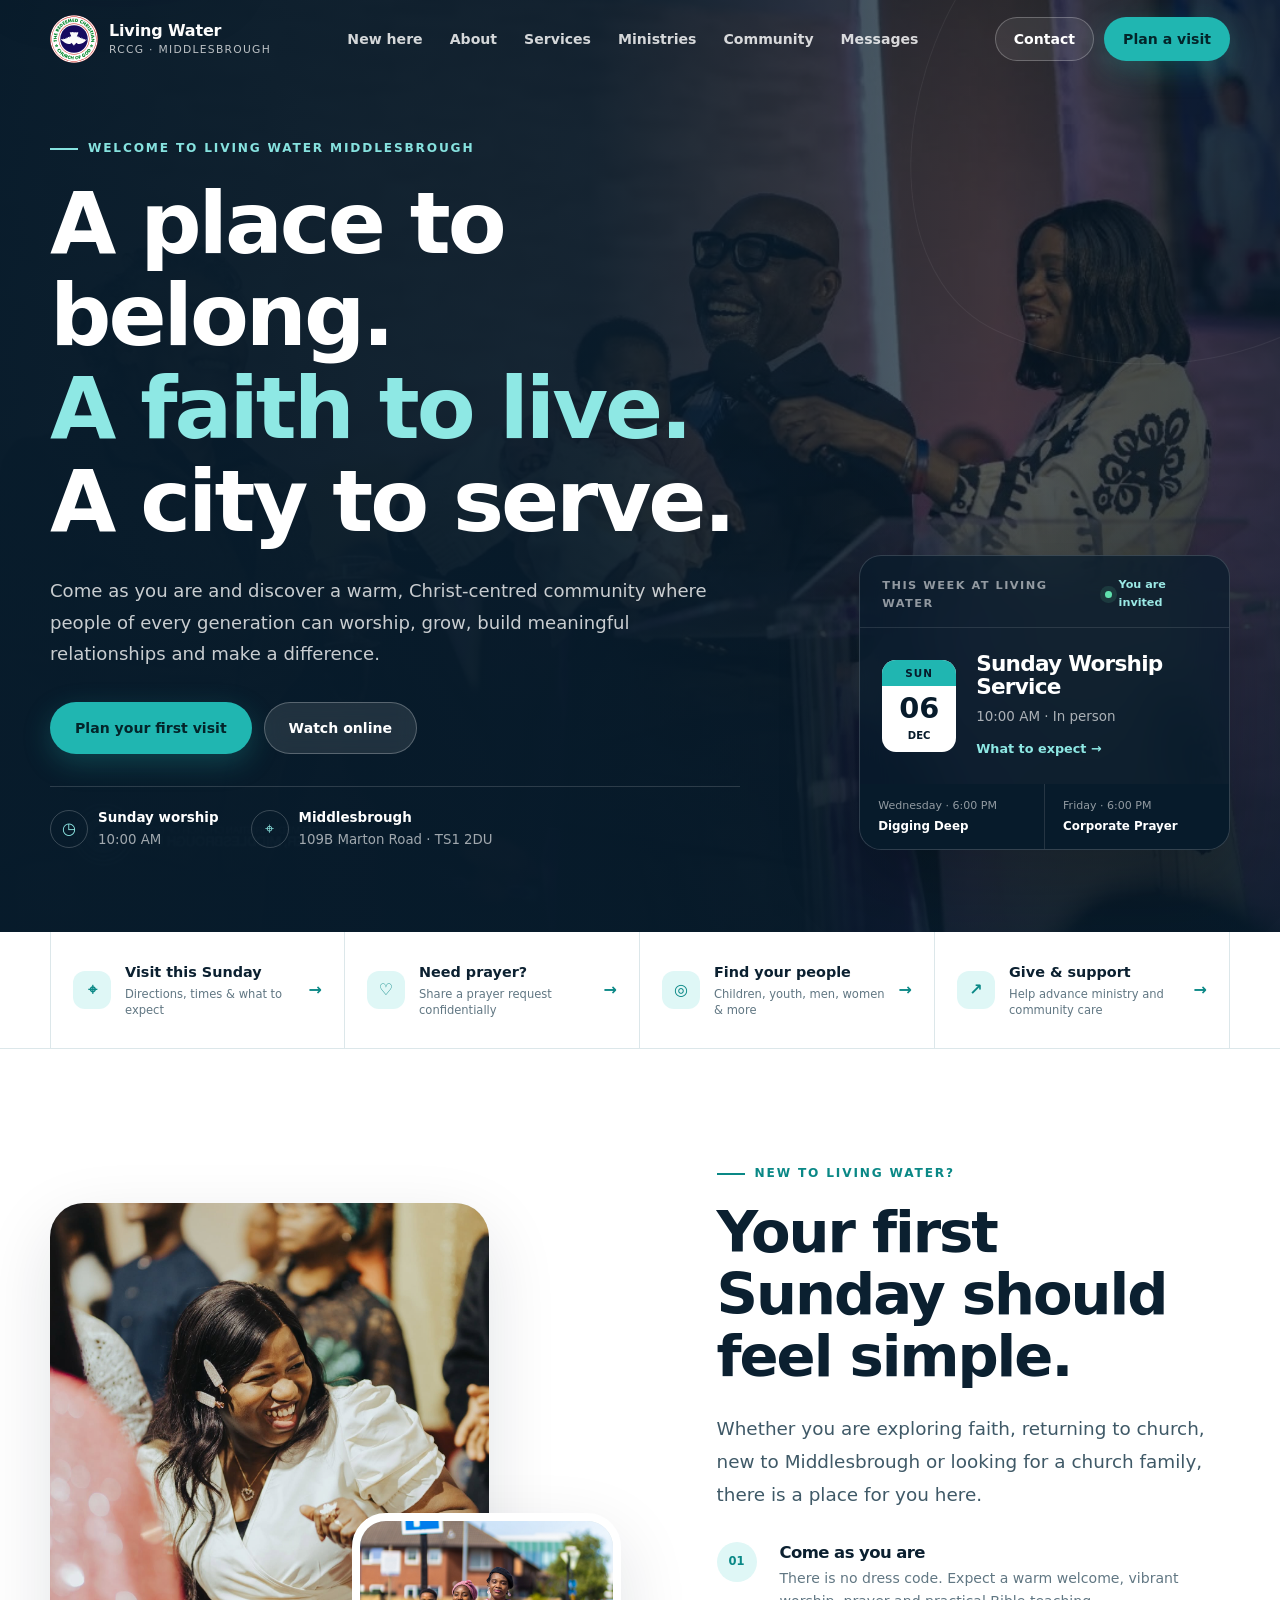
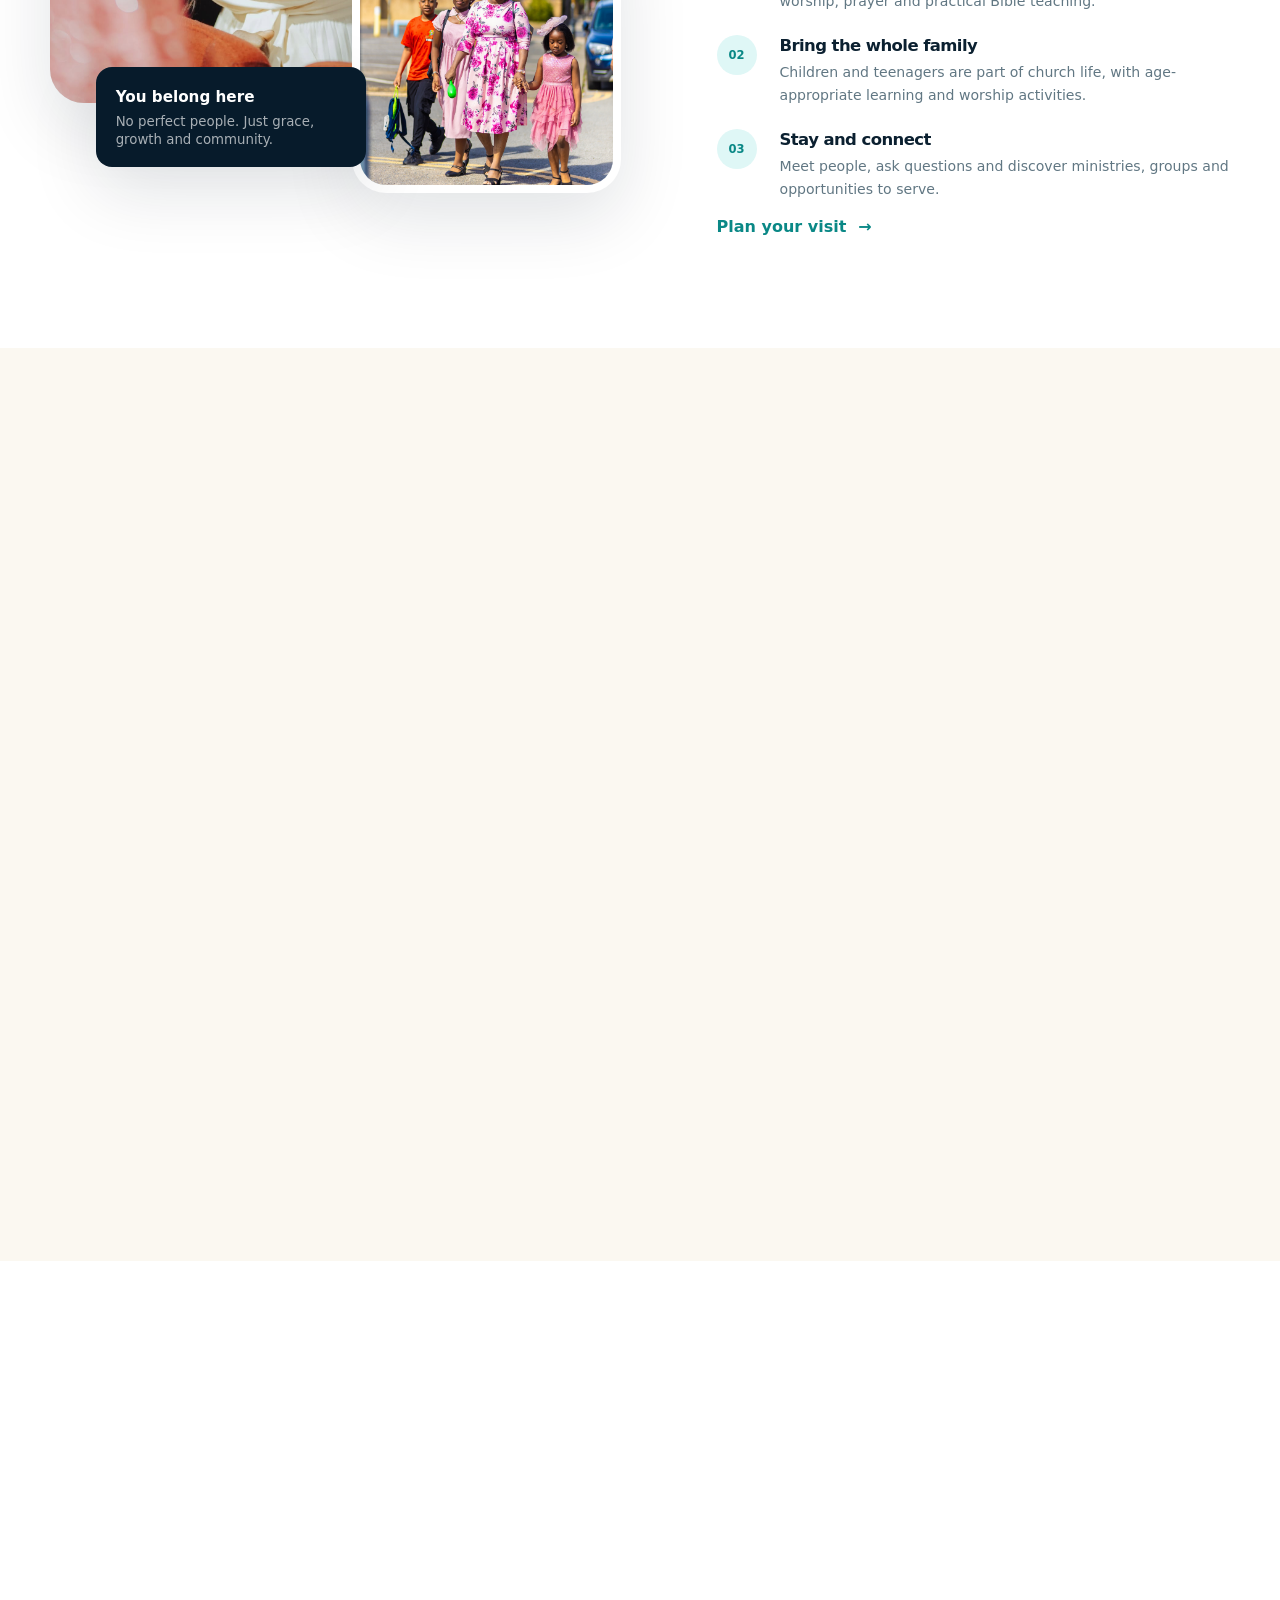
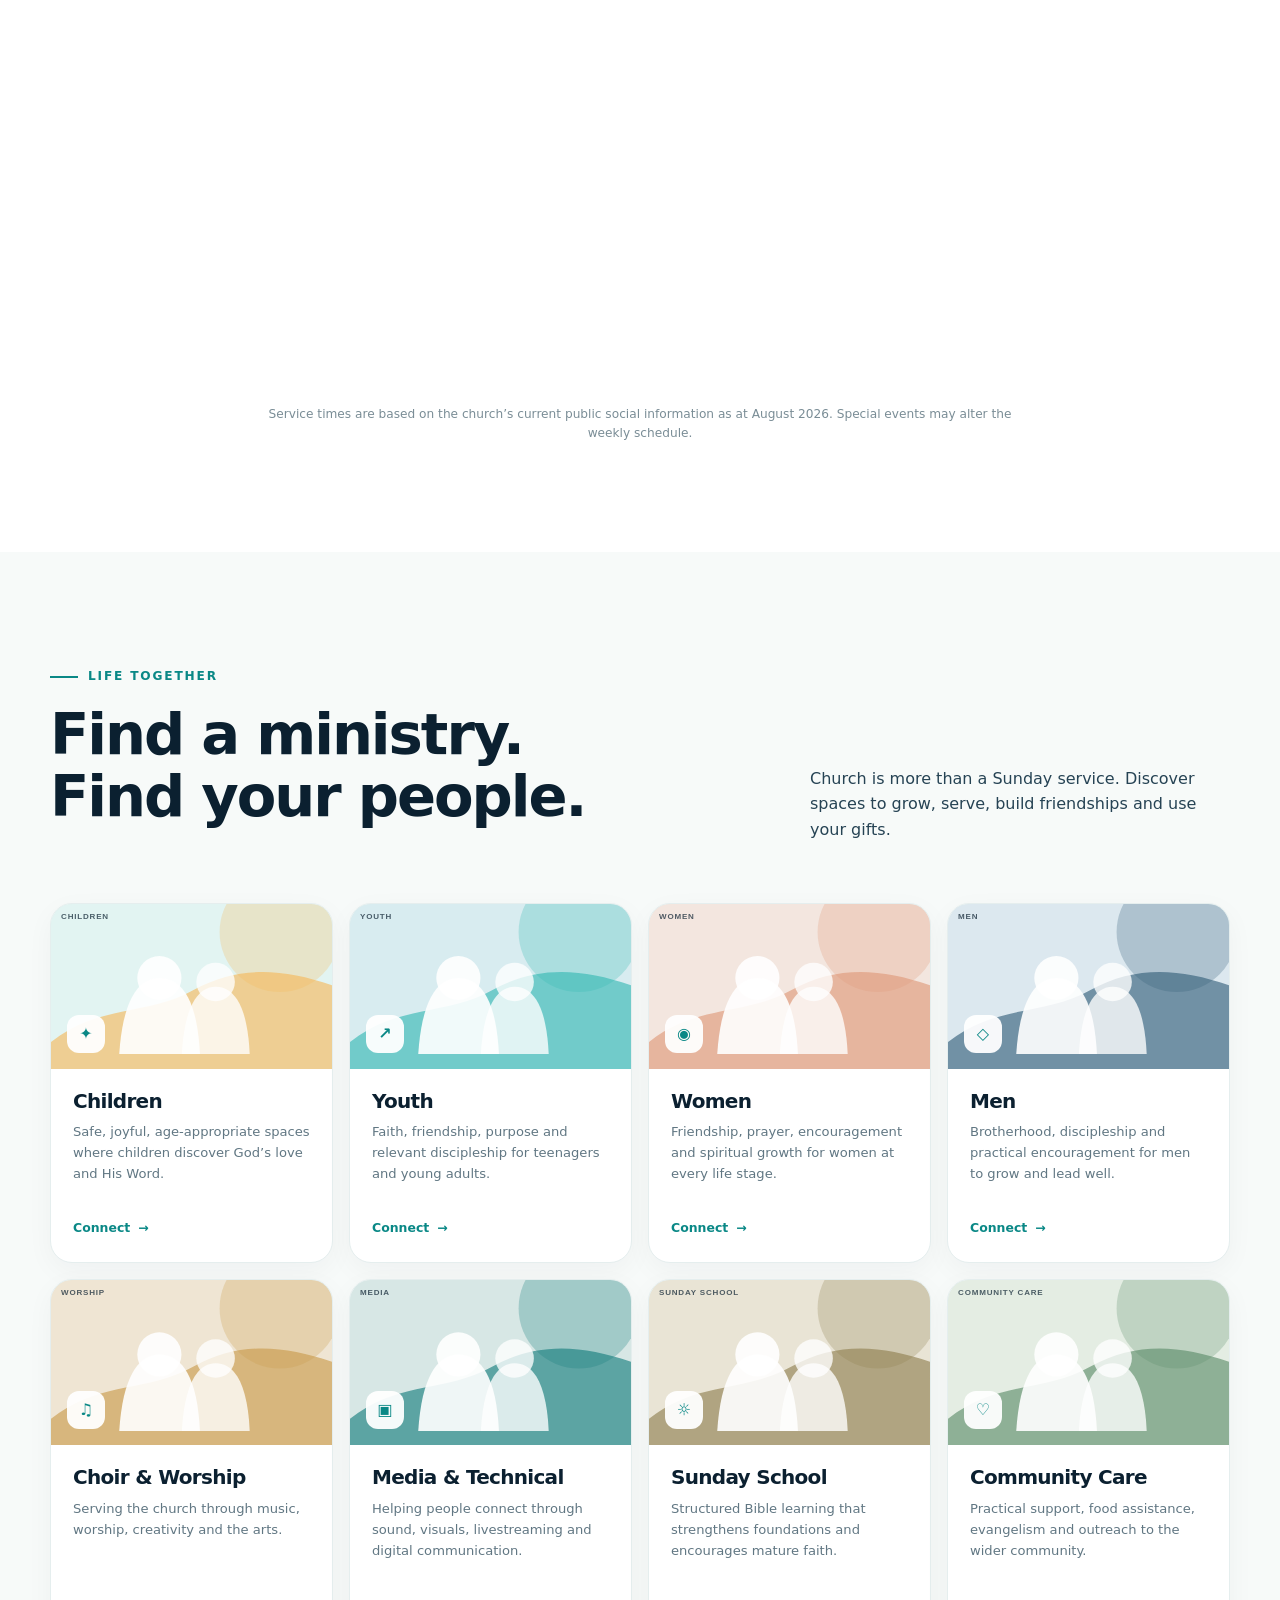
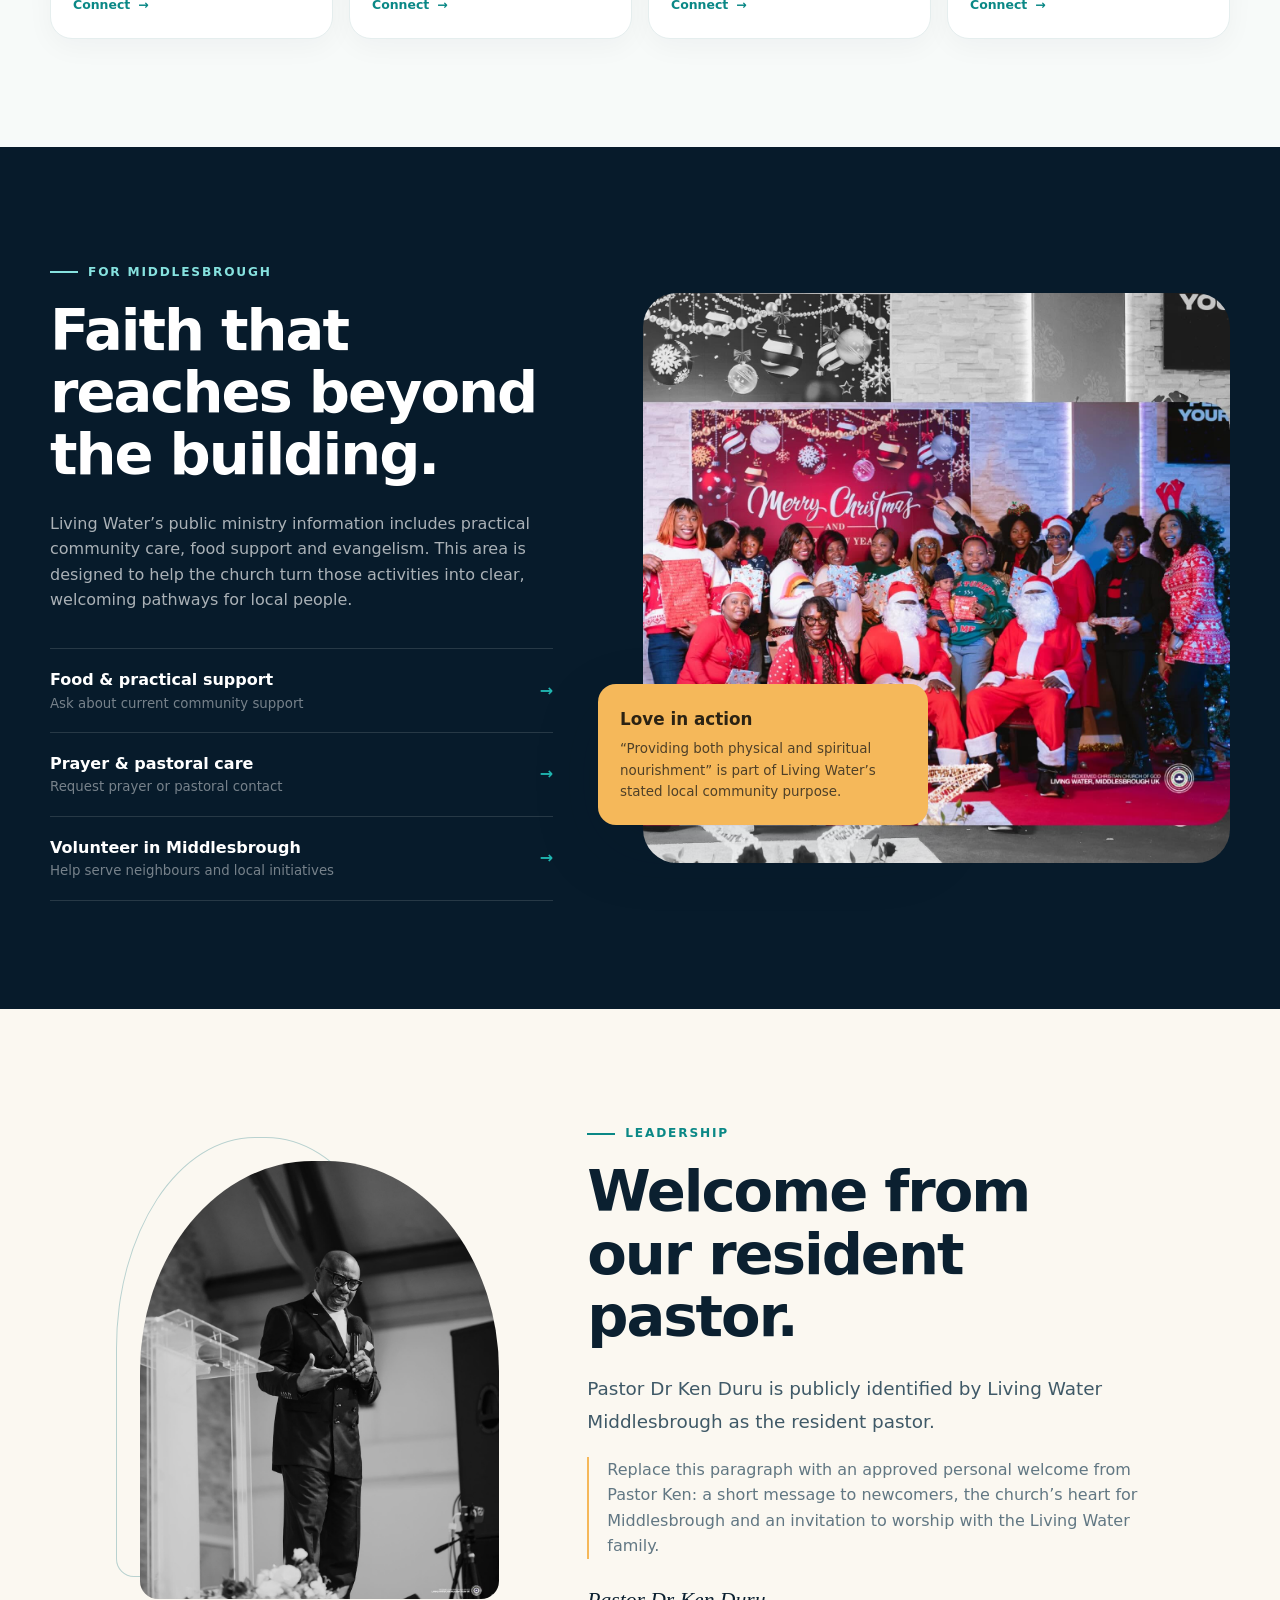
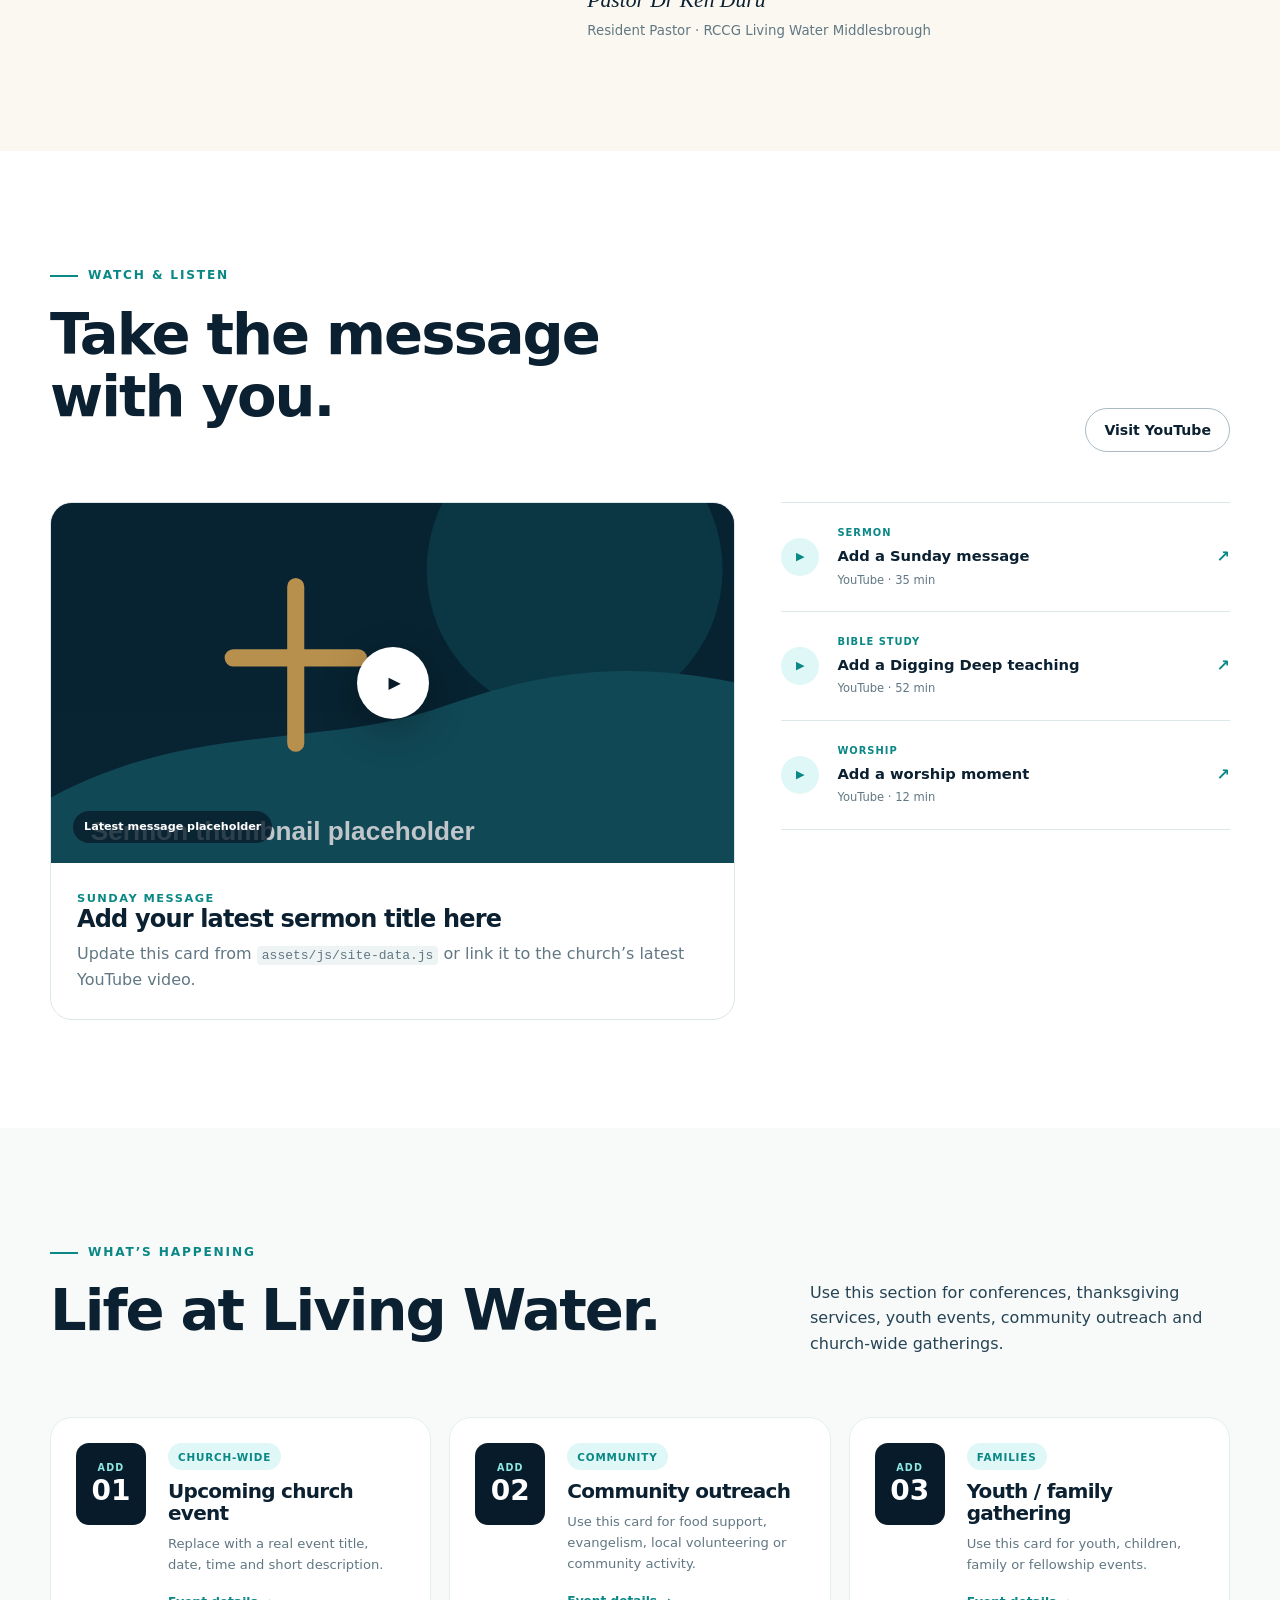
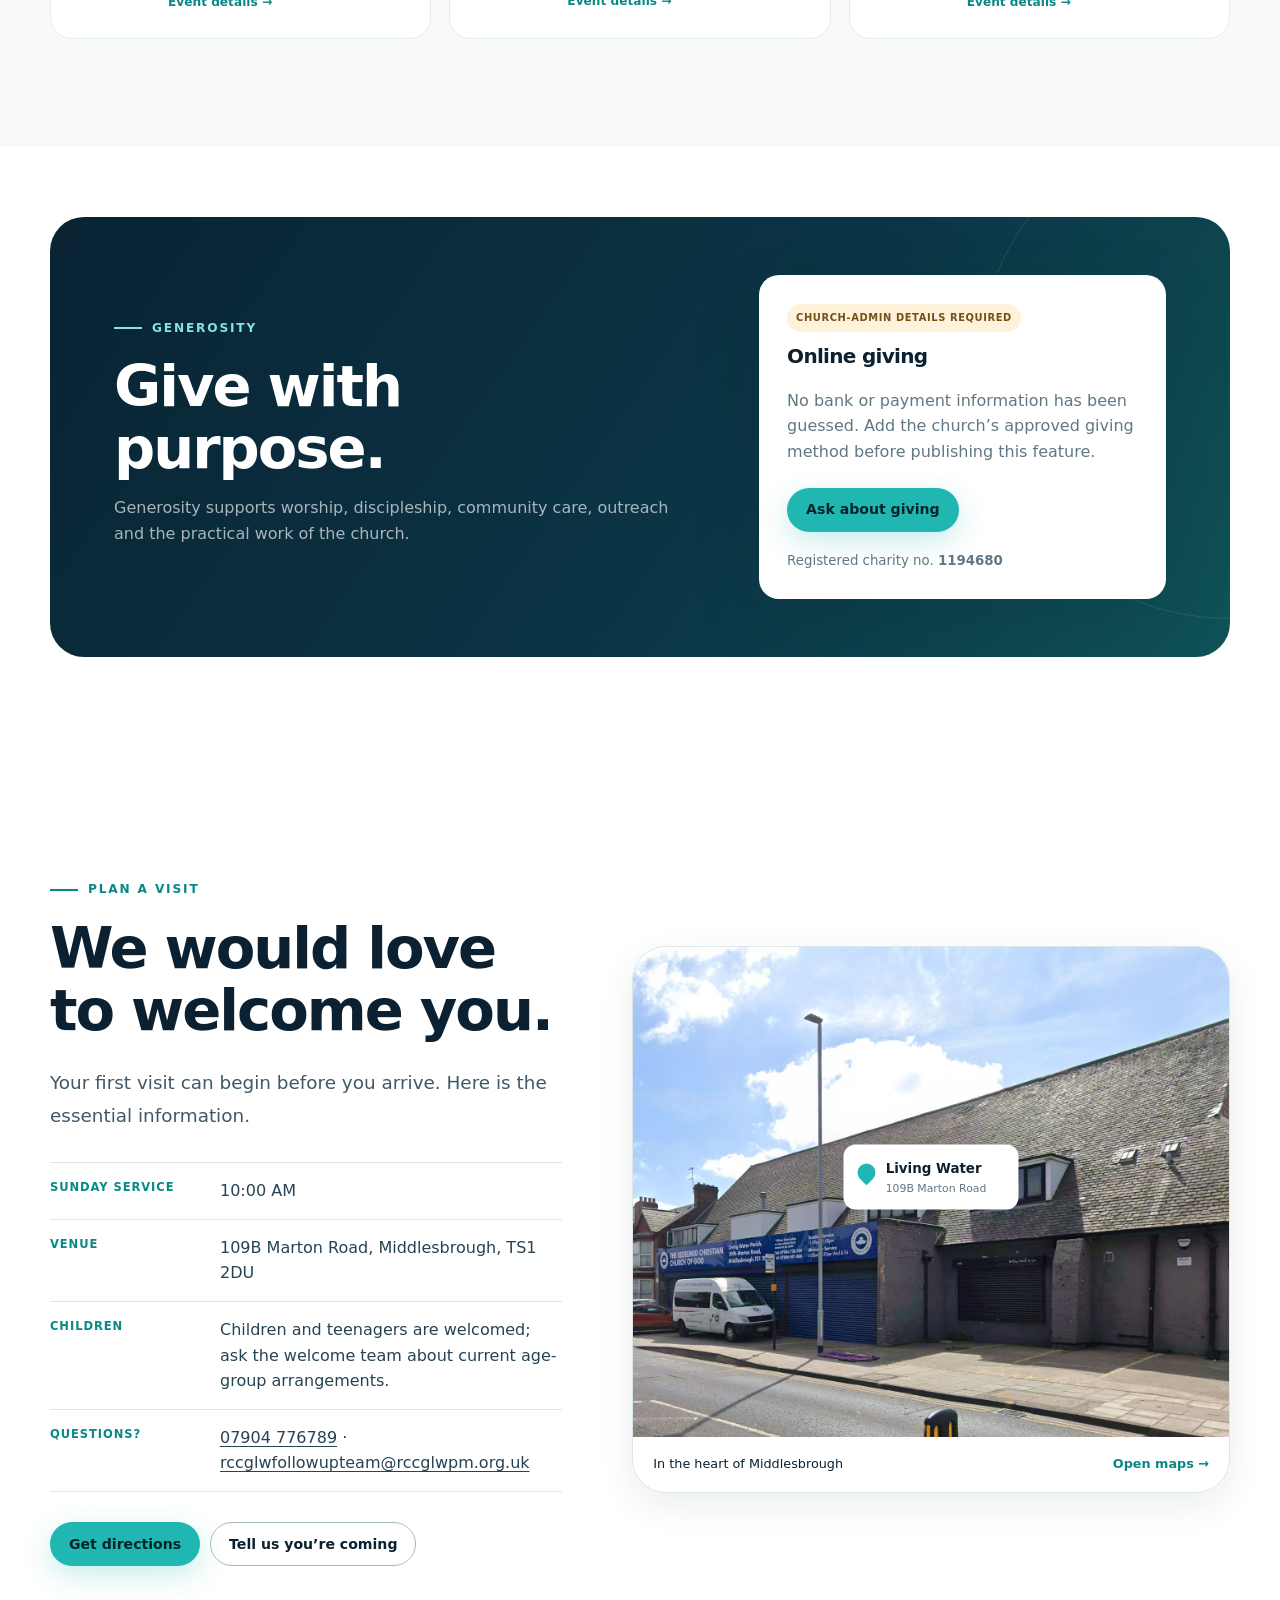
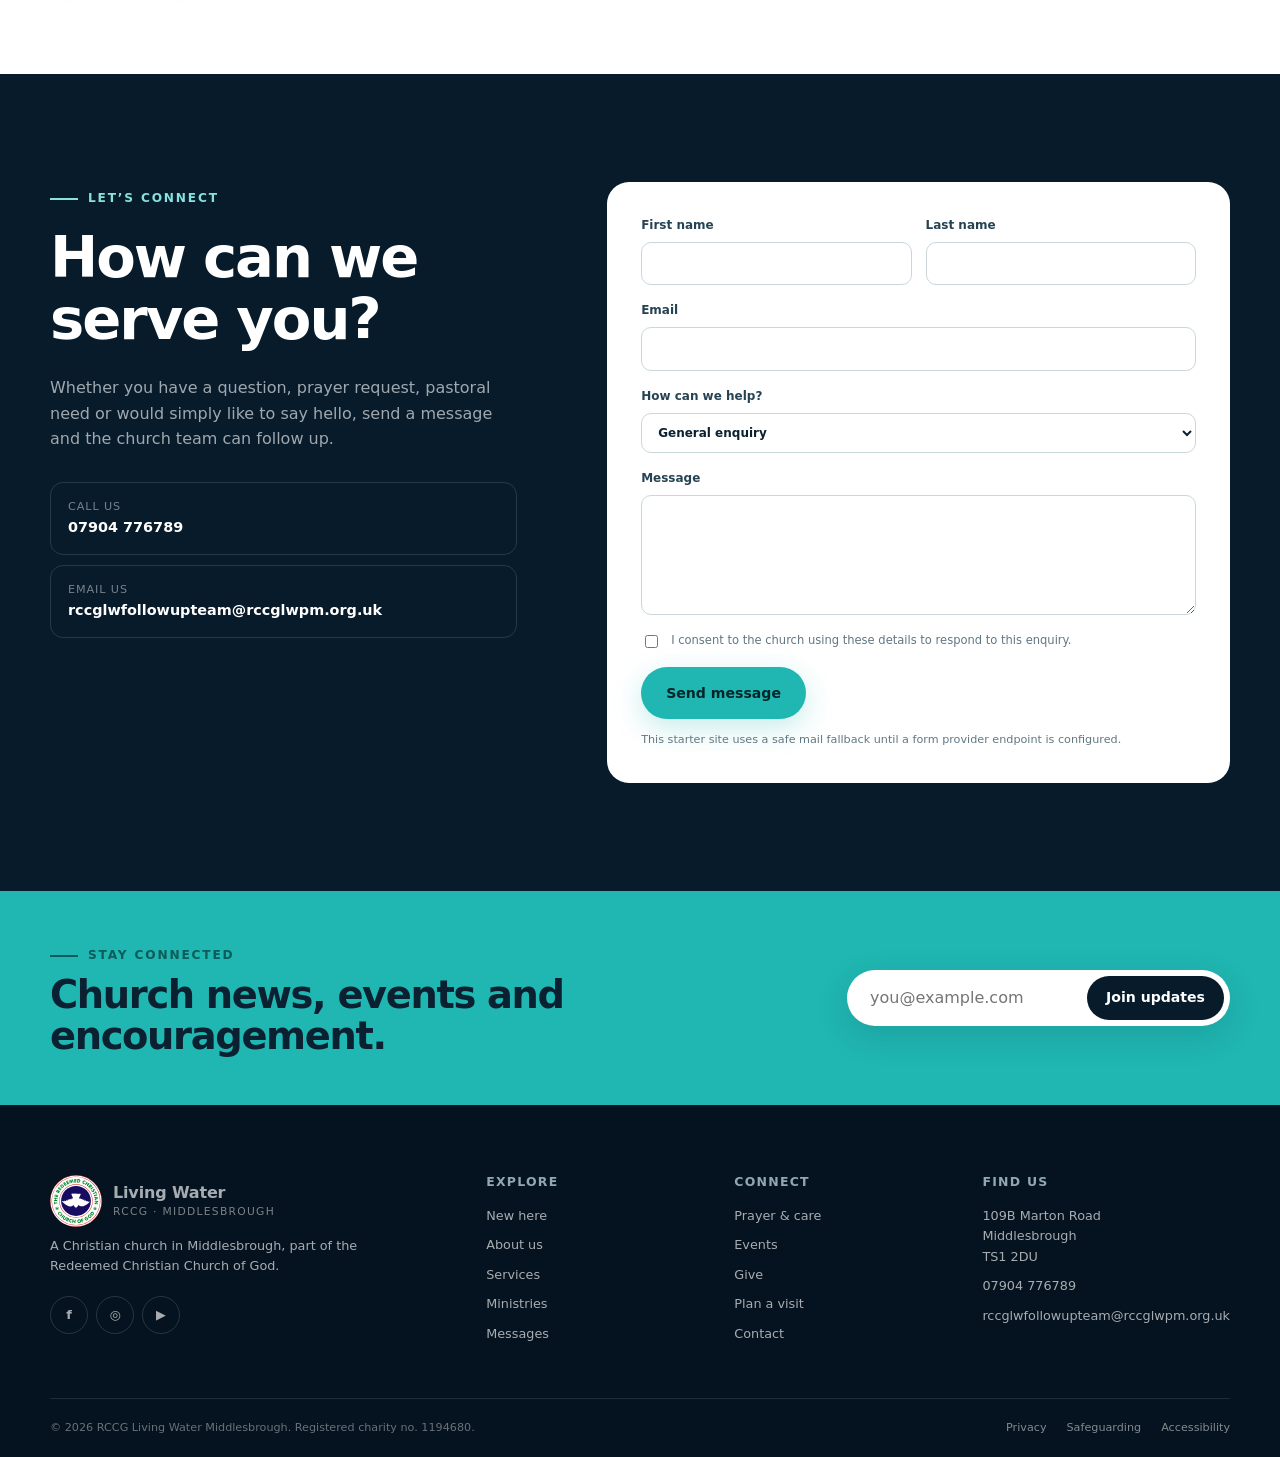
==== index.html @ b97f15d2 "Update index.html" ====
<!doctype html>
<html lang="en-GB">
<head>
  <meta charset="utf-8" />
  <meta name="viewport" content="width=device-width, initial-scale=1" />
  <meta name="theme-color" content="#071b2b" />
  <meta name="description" content="RCCG Living Water Middlesbrough — a Christ-centred church family serving Middlesbrough and beyond." />
  <meta property="og:title" content="RCCG Living Water Middlesbrough" />
  <meta property="og:description" content="A place to belong. A faith to live. A city to serve." />
  <meta property="og:type" content="website" />
  <meta property="og:image" content="assets/images/og-placeholder.svg" />
  <meta name="twitter:card" content="summary_large_image" />
  <title>RCCG Living Water Middlesbrough</title>
  <link rel="icon" href="assets/images/favicon.svg" type="image/svg+xml" />
  <link rel="manifest" href="site.webmanifest" />
  <link rel="stylesheet" href="assets/css/base.css" />
  <link rel="stylesheet" href="assets/css/components.css" />
  <link rel="stylesheet" href="assets/css/home.css" />
  <script type="module" src="assets/js/main.js"></script>
</head>
<body>
  <a class="skip-link" href="#main">Skip to main content</a>
  <header class="site-header" data-header>
    <div class="container nav-shell">
      <a class="brand" href="#home" aria-label="RCCG Living Water Middlesbrough home">
        <img src="assets/images/logo-placeholder.svg" alt="" width="48" height="48" />
        <span class="brand-copy">
          <strong>Living Water</strong>
          <small>RCCG · Middlesbrough</small>
        </span>
      </a>
      <nav class="desktop-nav" aria-label="Primary navigation">
        <a href="#new-here">New here</a>
        <a href="#about">About</a>
        <a href="#services">Services</a>
        <a href="#ministries">Ministries</a>
        <a href="#community">Community</a>
        <a href="#messages">Messages</a>
      </nav>
      <div class="nav-actions">
        <a class="button button-ghost desktop-only" href="#contact">Contact</a>
        <a class="button button-primary desktop-only" href="#visit">Plan a visit</a>
        <button class="menu-button" type="button" aria-label="Open menu" aria-expanded="false" data-menu-toggle>
          <span></span><span></span><span></span>
        </button>
      </div>
    </div>
    <div class="mobile-menu" data-mobile-menu hidden>
      <nav class="container" aria-label="Mobile navigation">
        <a href="#new-here">New here</a>
        <a href="#about">About</a>
        <a href="#services">Services</a>
        <a href="#ministries">Ministries</a>
        <a href="#community">Community</a>
        <a href="#messages">Messages</a>
        <a href="#contact">Contact</a>
        <a class="button button-primary" href="#visit">Plan a visit</a>
      </nav>
    </div>
  </header>

  <main id="main">
    <section class="hero" id="home" aria-labelledby="hero-title">
      <div class="hero-media" aria-hidden="true">
        <!-- <img src="assets/images/hero-community.svg" alt="" /> -->
        <img src="assets/images/hero-community.jpeg" alt="" />
        <div class="hero-wash"></div>
      </div>
      <div class="container hero-grid">
        <div class="hero-copy" data-reveal>
          <p class="eyebrow light">Welcome to Living Water Middlesbrough</p>
          <h1 id="hero-title">A place to belong.<br /><span>A faith to live.</span><br />A city to serve.</h1>
          <p class="hero-lead">Come as you are and discover a warm, Christ-centred community where people of every generation can worship, grow, build meaningful relationships and make a difference.</p>
          <div class="hero-actions">
            <a class="button button-primary button-large" href="#visit">Plan your first visit</a>
            <a class="button button-glass button-large" data-live-link href="#messages">Watch online</a>
          </div>
          <div class="hero-meta" aria-label="Key church information">
            <div><span class="meta-icon">◷</span><span><strong>Sunday worship</strong><small data-sunday-time>10:00 AM</small></span></div>
            <div><span class="meta-icon">⌖</span><span><strong>Middlesbrough</strong><small>109B Marton Road · TS1 2DU</small></span></div>
          </div>
        </div>
        <aside class="next-card" data-reveal aria-label="Next gathering">
          <div class="next-card-top">
            <p class="kicker">This week at Living Water</p>
            <span class="live-dot"><i></i> You are invited</span>
          </div>
          <div class="next-card-main">
            <span class="date-tile"><strong data-next-service-day>SUN</strong><b data-next-service-date>—</b><small data-next-service-month>—</small></span>
            <div>
              <h2>Sunday Worship Service</h2>
              <p><span data-sunday-time>10:00 AM</span> · In person</p>
              <a href="#visit">What to expect →</a>
            </div>
          </div>
          <div class="next-card-footer">
            <span>Wednesday · 6:00 PM <b>Digging Deep</b></span>
            <span>Friday · 6:00 PM <b>Corporate Prayer</b></span>
          </div>
        </aside>
      </div>
      <div class="water-mark" aria-hidden="true"></div>
    </section>

    <section class="welcome-strip" aria-label="Quick links">
      <div class="container quick-grid">
        <a href="#visit" data-reveal><span class="quick-icon">⌖</span><span><strong>Visit this Sunday</strong><small>Directions, times & what to expect</small></span><b>→</b></a>
        <a href="#community" data-reveal><span class="quick-icon">♡</span><span><strong>Need prayer?</strong><small>Share a prayer request confidentially</small></span><b>→</b></a>
        <a href="#ministries" data-reveal><span class="quick-icon">◎</span><span><strong>Find your people</strong><small>Children, youth, men, women & more</small></span><b>→</b></a>
        <a href="#give" data-reveal><span class="quick-icon">↗</span><span><strong>Give & support</strong><small>Help advance ministry and community care</small></span><b>→</b></a>
      </div>
    </section>

    <section class="section story-section" id="new-here">
      <div class="container split-grid">
        <div class="image-stack" data-reveal>
          <div class="image-card image-card-main"><img src="assets/images/worship-placeholder.jpg" alt="Church community worship placeholder — replace with an authorised Living Water photograph" loading="lazy" /></div>
          <div class="image-card image-card-small"><img src="assets/images/welcome-placeholder.jpg" alt="Church welcome team placeholder — replace with an authorised Living Water photograph" loading="lazy" /></div>
          <span class="floating-note"><strong>You belong here</strong><small>No perfect people. Just grace, growth and community.</small></span>
        </div>
        <div class="content-block" data-reveal>
          <p class="eyebrow">New to Living Water?</p>
          <h2>Your first Sunday should feel simple.</h2>
          <p class="section-lead">Whether you are exploring faith, returning to church, new to Middlesbrough or looking for a church family, there is a place for you here.</p>
          <div class="steps">
            <article><span>01</span><div><h3>Come as you are</h3><p>There is no dress code. Expect a warm welcome, vibrant worship, prayer and practical Bible teaching.</p></div></article>
            <article><span>02</span><div><h3>Bring the whole family</h3><p>Children and teenagers are part of church life, with age-appropriate learning and worship activities.</p></div></article>
            <article><span>03</span><div><h3>Stay and connect</h3><p>Meet people, ask questions and discover ministries, groups and opportunities to serve.</p></div></article>
          </div>
          <a class="text-link" href="#visit">Plan your visit <span>→</span></a>
        </div>
      </div>
    </section>

    <section class="section about-section" id="about">
      <div class="container about-grid">
        <div class="content-block" data-reveal>
          <p class="eyebrow">Who we are</p>
          <h2>Living faith.<br />Local love.<br />Global vision.</h2>
          <p class="section-lead">RCCG Living Water is a Bible-believing church in Middlesbrough and part of the worldwide Redeemed Christian Church of God family.</p>
          <p>Our public mission emphasises salvation, holiness, spiritual growth and taking the good news of Jesus Christ to people everywhere. Locally, we seek to support our community with both spiritual and practical care.</p>
          <div class="scripture-card">
            <span>John 4:14</span>
            <blockquote>“The water that I will give him will become in him a spring of water welling up to eternal life.”</blockquote>
          </div>
        </div>
        <div class="values-panel" data-reveal>
          <p class="kicker">What shapes us</p>
          <div class="value-grid">
            <article><span>01</span><h3>Jesus centred</h3><p>Everything begins and ends with Jesus Christ.</p></article>
            <article><span>02</span><h3>Bible grounded</h3><p>Scripture shapes our faith, choices and teaching.</p></article>
            <article><span>03</span><h3>Prayer powered</h3><p>We believe prayer changes people and situations.</p></article>
            <article><span>04</span><h3>Community minded</h3><p>Faith is expressed through practical love and service.</p></article>
            <article><span>05</span><h3>Generations together</h3><p>Children, young people, adults and families grow together.</p></article>
            <article><span>06</span><h3>Everyone can serve</h3><p>Every person has gifts that can bless others.</p></article>
          </div>
        </div>
      </div>
    </section>

    <section class="section schedule-section" id="services">
      <div class="container">
        <div class="section-heading centred" data-reveal>
          <p class="eyebrow">Gather with us</p>
          <h2>There is a rhythm for every week.</h2>
          <p>Worship. Learn. Pray. Grow. You are welcome at every gathering.</p>
        </div>
        <div class="schedule-grid" data-schedule-grid></div>
        <p class="verification-note">Service times are based on the church’s current public social information as at August 2026. Special events may alter the weekly schedule.</p>
      </div>
    </section>

    <section class="section ministries-section" id="ministries">
      <div class="container">
        <div class="section-heading inline-heading" data-reveal>
          <div><p class="eyebrow">Life together</p><h2>Find a ministry. Find your people.</h2></div>
          <p>Church is more than a Sunday service. Discover spaces to grow, serve, build friendships and use your gifts.</p>
        </div>
        <div class="ministry-grid" data-ministry-grid></div>
      </div>
    </section>

    <section class="section community-section" id="community">
      <div class="container community-grid">
        <div class="community-copy" data-reveal>
          <p class="eyebrow light">For Middlesbrough</p>
          <h2>Faith that reaches beyond the building.</h2>
          <p>Living Water’s public ministry information includes practical community care, food support and evangelism. This area is designed to help the church turn those activities into clear, welcoming pathways for local people.</p>
          <div class="community-links">
            <a href="#contact"><span>Food & practical support</span><small>Ask about current community support</small><b>→</b></a>
            <a href="#contact"><span>Prayer & pastoral care</span><small>Request prayer or pastoral contact</small><b>→</b></a>
            <a href="#contact"><span>Volunteer in Middlesbrough</span><small>Help serve neighbours and local initiatives</small><b>→</b></a>
          </div>
        </div>
        <div class="community-visual" data-reveal>
          <img src="assets/images/community-care-placeholder.jpg" alt="Community outreach placeholder — replace with an authorised Living Water photograph" loading="lazy" />
          <div class="impact-card"><strong>Love in action</strong><p>“Providing both physical and spiritual nourishment” is part of Living Water’s stated local community purpose.</p></div>
        </div>
      </div>
    </section>

    <section class="section pastor-section">
      <div class="container pastor-grid">
        <div class="pastor-photo" data-reveal>
          <!-- <img src="assets/images/pastor-placeholder.svg" alt="Portrait placeholder for Pastor Dr Ken Duru — replace with an authorised photograph" loading="lazy" /> -->
          <img src="assets/images/pastor-placeholder.jpeg" alt="Portrait placeholder for Pastor Dr Ken Duru — replace with an authorised photograph" loading="lazy" />
        </div>
        <div class="pastor-copy" data-reveal>
          <p class="eyebrow">Leadership</p>
          <h2>Welcome from our resident pastor.</h2>
          <p class="section-lead">Pastor Dr Ken Duru is publicly identified by Living Water Middlesbrough as the resident pastor.</p>
          <p class="placeholder-copy">Replace this paragraph with an approved personal welcome from Pastor Ken: a short message to newcomers, the church’s heart for Middlesbrough and an invitation to worship with the Living Water family.</p>
          <span class="signature-placeholder">Pastor Dr Ken Duru</span>
          <small>Resident Pastor · RCCG Living Water Middlesbrough</small>
        </div>
      </div>
    </section>

    <section class="section messages-section" id="messages">
      <div class="container">
        <div class="section-heading inline-heading" data-reveal>
          <div><p class="eyebrow">Watch & listen</p><h2>Take the message with you.</h2></div>
          <a class="button button-outline" data-youtube-link target="_blank" rel="noopener">Visit YouTube</a>
        </div>
        <div class="messages-grid">
          <article class="featured-message" data-reveal>
            <div class="video-poster">
              <img src="assets/images/sermon-placeholder.svg" alt="Sermon video thumbnail placeholder" loading="lazy" />
              <a class="play-button" data-youtube-link target="_blank" rel="noopener" aria-label="Watch on YouTube">▶</a>
              <span>Latest message placeholder</span>
            </div>
            <div class="message-copy"><p class="kicker">Sunday message</p><h3>Add your latest sermon title here</h3><p>Update this card from <code>assets/js/site-data.js</code> or link it to the church’s latest YouTube video.</p></div>
          </article>
          <div class="message-list" data-message-list></div>
        </div>
      </div>
    </section>

    <section class="section events-section" id="events">
      <div class="container">
        <div class="section-heading inline-heading" data-reveal>
          <div><p class="eyebrow">What’s happening</p><h2>Life at Living Water.</h2></div>
          <p>Use this section for conferences, thanksgiving services, youth events, community outreach and church-wide gatherings.</p>
        </div>
        <div class="events-grid" data-events-grid></div>
      </div>
    </section>

    <section class="section give-section" id="give">
      <div class="container give-shell" data-reveal>
        <div>
          <p class="eyebrow light">Generosity</p>
          <h2>Give with purpose.</h2>
          <p>Generosity supports worship, discipleship, community care, outreach and the practical work of the church.</p>
        </div>
        <div class="give-card">
          <span class="secure-chip">Church-admin details required</span>
          <h3>Online giving</h3>
          <p>No bank or payment information has been guessed. Add the church’s approved giving method before publishing this feature.</p>
          <a class="button button-primary" data-give-link href="#contact">Ask about giving</a>
          <small>Registered charity no. <strong>1194680</strong></small>
        </div>
      </div>
    </section>

    <section class="section visit-section" id="visit">
      <div class="container visit-grid">
        <div class="visit-copy" data-reveal>
          <p class="eyebrow">Plan a visit</p>
          <h2>We would love to welcome you.</h2>
          <p class="section-lead">Your first visit can begin before you arrive. Here is the essential information.</p>
          <dl class="visit-details">
            <div><dt>Sunday service</dt><dd>10:00 AM</dd></div>
            <div><dt>Venue</dt><dd>109B Marton Road, Middlesbrough, TS1 2DU</dd></div>
            <div><dt>Children</dt><dd>Children and teenagers are welcomed; ask the welcome team about current age-group arrangements.</dd></div>
            <div><dt>Questions?</dt><dd><a href="tel:+447904776789">07904 776789</a> · <a href="mailto:rccglwfollowupteam@rccglwpm.org.uk">rccglwfollowupteam@rccglwpm.org.uk</a></dd></div>
          </dl>
          <div class="button-row">
            <a class="button button-primary" data-directions-link target="_blank" rel="noopener">Get directions</a>
            <a class="button button-outline" href="#contact">Tell us you’re coming</a>
          </div>
        </div>
        <div class="map-card" data-reveal>
          <div class="map-placeholder" role="img" aria-label="Stylised map placeholder showing the church location in Middlesbrough">
            <img src="assets/images/map-placeholder.png" alt="Stylised Middlesbrough location map placeholder" loading="lazy" />
            <span class="map-pin"><i></i><strong>Living Water</strong><small>109B Marton Road</small></span>
          </div>
          <div class="map-footer"><span>In the heart of Middlesbrough</span><a data-directions-link target="_blank" rel="noopener">Open maps →</a></div>
        </div>
      </div>
    </section>

    <section class="section contact-section" id="contact">
      <div class="container contact-grid">
        <div class="contact-intro" data-reveal>
          <p class="eyebrow light">Let’s connect</p>
          <h2>How can we serve you?</h2>
          <p>Whether you have a question, prayer request, pastoral need or would simply like to say hello, send a message and the church team can follow up.</p>
          <div class="contact-cards">
            <a href="tel:+447904776789"><span>Call us</span><strong>07904 776789</strong></a>
            <a href="mailto:rccglwfollowupteam@rccglwpm.org.uk"><span>Email us</span><strong>rccglwfollowupteam@rccglwpm.org.uk</strong></a>
          </div>
        </div>
        <form class="contact-form" data-contact-form data-reveal>
          <div class="field-row"><label>First name<input name="firstName" autocomplete="given-name" required /></label><label>Last name<input name="lastName" autocomplete="family-name" required /></label></div>
          <label>Email<input type="email" name="email" autocomplete="email" required /></label>
          <label>How can we help?<select name="topic"><option>General enquiry</option><option>Prayer request</option><option>Plan a visit</option><option>Pastoral care</option><option>Community support</option><option>Volunteer / ministry</option><option>Giving</option></select></label>
          <label>Message<textarea name="message" rows="5" required></textarea></label>
          <label class="check-field"><input type="checkbox" name="consent" required /><span>I consent to the church using these details to respond to this enquiry.</span></label>
          <button class="button button-primary button-large" type="submit">Send message</button>
          <p class="form-note" data-form-note>This starter site uses a safe mail fallback until a form provider endpoint is configured.</p>
        </form>
      </div>
    </section>

    <section class="newsletter-section">
      <div class="container newsletter-shell" data-reveal>
        <div><p class="eyebrow">Stay connected</p><h2>Church news, events and encouragement.</h2></div>
        <form class="newsletter-form" data-newsletter-form><label class="sr-only" for="newsletter-email">Email address</label><input id="newsletter-email" type="email" placeholder="you@example.com" required /><button class="button button-dark" type="submit">Join updates</button></form>
      </div>
    </section>
  </main>

  <footer class="site-footer">
    <div class="container footer-grid">
      <div class="footer-brand">
        <a class="brand brand-light" href="#home"><img src="assets/images/logo-placeholder.svg" alt="" width="52" height="52" /><span class="brand-copy"><strong>Living Water</strong><small>RCCG · Middlesbrough</small></span></a>
        <p>A Christian church in Middlesbrough, part of the Redeemed Christian Church of God.</p>
        <div class="social-row"><a data-facebook-link target="_blank" rel="noopener" aria-label="Facebook">f</a><a data-instagram-link target="_blank" rel="noopener" aria-label="Instagram">◎</a><a data-youtube-link target="_blank" rel="noopener" aria-label="YouTube">▶</a></div>
      </div>
      <div><h3>Explore</h3><a href="#new-here">New here</a><a href="#about">About us</a><a href="#services">Services</a><a href="#ministries">Ministries</a><a href="#messages">Messages</a></div>
      <div><h3>Connect</h3><a href="#community">Prayer & care</a><a href="#events">Events</a><a href="#give">Give</a><a href="#visit">Plan a visit</a><a href="#contact">Contact</a></div>
      <div><h3>Find us</h3><p>109B Marton Road<br />Middlesbrough<br />TS1 2DU</p><a href="tel:+447904776789">07904 776789</a><a href="mailto:rccglwfollowupteam@rccglwpm.org.uk">rccglwfollowupteam@rccglwpm.org.uk</a></div>
    </div>
    <div class="container footer-bottom"><p>© <span data-year></span> RCCG Living Water Middlesbrough. Registered charity no. 1194680.</p><div><a href="privacy.html">Privacy</a><a href="safeguarding.html">Safeguarding</a><a href="accessibility.html">Accessibility</a></div></div>
  </footer>
  <div class="toast" data-toast role="status" aria-live="polite"></div>
</body>
</html>
---- assets/css/base.css ----
:root {
  --ink: #0b2030;
  --ink-2: #264354;
  --navy: #071b2b;
  --navy-2: #0b2b3d;
  --water: #20b6b1;
  --water-dark: #0a8886;
  --sky: #dff7f6;
  --gold: #f5b85a;
  --cream: #fbf8f1;
  --white: #ffffff;
  --line: #dce7ea;
  --muted: #617783;
  --shadow: 0 24px 70px rgba(7, 27, 43, .12);
  --shadow-soft: 0 12px 36px rgba(7, 27, 43, .08);
  --radius-sm: 12px;
  --radius: 22px;
  --radius-lg: 34px;
  --container: 1180px;
  --header-h: 78px;
}
* { box-sizing: border-box; }
html { scroll-behavior: smooth; scroll-padding-top: 92px; }
body { margin: 0; font-family: Inter, ui-sans-serif, system-ui, -apple-system, BlinkMacSystemFont, "Segoe UI", sans-serif; color: var(--ink); background: var(--white); line-height: 1.6; -webkit-font-smoothing: antialiased; }
body.menu-open { overflow: hidden; }
img { display: block; max-width: 100%; }
a { color: inherit; text-decoration: none; }
button, input, select, textarea { font: inherit; }
button { cursor: pointer; }
.container { width: min(calc(100% - 40px), var(--container)); margin-inline: auto; }
.section { padding: 108px 0; }
h1, h2, h3, p { margin-top: 0; }
h1, h2, h3 { line-height: 1.08; letter-spacing: -.035em; }
h2 { font-size: clamp(2.25rem, 4.5vw, 4rem); margin-bottom: 24px; }
h3 { font-size: 1.25rem; }
p { color: var(--ink-2); }
.eyebrow { display: inline-flex; align-items: center; gap: 10px; text-transform: uppercase; letter-spacing: .15em; font-weight: 800; font-size: .76rem; color: var(--water-dark); margin-bottom: 18px; }
.eyebrow::before { content: ''; width: 28px; height: 2px; background: currentColor; }
.eyebrow.light { color: #86e2df; }
.section-lead { font-size: 1.15rem; line-height: 1.8; color: #3f5967; }
.kicker { text-transform: uppercase; letter-spacing: .13em; font-size: .71rem; font-weight: 800; color: var(--muted); }
.sr-only { position: absolute; width: 1px; height: 1px; padding: 0; margin: -1px; overflow: hidden; clip: rect(0, 0, 0, 0); white-space: nowrap; border: 0; }
.skip-link { position: fixed; z-index: 999; left: 18px; top: -80px; background: white; color: var(--ink); padding: 10px 16px; border-radius: 8px; box-shadow: var(--shadow); transition: top .2s ease; }
.skip-link:focus { top: 18px; }
[data-reveal] { opacity: 0; transform: translateY(22px); transition: opacity .65s ease, transform .65s cubic-bezier(.2,.8,.2,1); }
[data-reveal].revealed { opacity: 1; transform: none; }
@media (prefers-reduced-motion: reduce) { *, *::before, *::after { scroll-behavior: auto !important; animation: none !important; transition: none !important; } [data-reveal] { opacity: 1; transform: none; } }
@media (max-width: 760px) { .container { width: min(calc(100% - 28px), var(--container)); } .section { padding: 76px 0; } h2 { font-size: clamp(2.1rem, 10vw, 3rem); } }
---- assets/css/components.css ----
.site-header { position: fixed; inset: 0 0 auto; height: var(--header-h); z-index: 100; color: white; transition: background .3s ease, box-shadow .3s ease, height .3s ease; }
.site-header.scrolled { background: rgba(7,27,43,.94); backdrop-filter: blur(18px); box-shadow: 0 8px 30px rgba(0,0,0,.12); }
.nav-shell { height: 100%; display: flex; align-items: center; justify-content: space-between; gap: 20px; }
.brand { display: inline-flex; align-items: center; gap: 11px; min-width: max-content; }
.brand img { border-radius: 50%; }
.brand-copy { display: grid; line-height: 1.08; }
.brand-copy strong { font-size: 1rem; letter-spacing: -.01em; }
.brand-copy small { font-size: .67rem; text-transform: uppercase; letter-spacing: .12em; opacity: .72; margin-top: 5px; }
.desktop-nav { display: flex; align-items: center; gap: 27px; font-size: .88rem; font-weight: 700; }
.desktop-nav a { opacity: .82; transition: opacity .2s ease, color .2s ease; }
.desktop-nav a:hover, .desktop-nav a:focus-visible { opacity: 1; color: #9be9e5; }
.nav-actions { display: flex; align-items: center; gap: 10px; }
.button { min-height: 44px; display: inline-flex; align-items: center; justify-content: center; gap: 8px; padding: 0 18px; border: 1px solid transparent; border-radius: 999px; font-weight: 800; font-size: .88rem; transition: transform .2s ease, box-shadow .2s ease, background .2s ease; }
.button:hover { transform: translateY(-2px); }
.button-primary { background: var(--water); color: #03252a; box-shadow: 0 9px 28px rgba(32,182,177,.25); }
.button-primary:hover { background: #42cbc6; }
.button-ghost { border-color: rgba(255,255,255,.25); color: white; background: rgba(255,255,255,.07); }
.button-glass { color: white; background: rgba(255,255,255,.1); border-color: rgba(255,255,255,.25); backdrop-filter: blur(10px); }
.button-outline { color: var(--ink); border-color: #a9bbc2; background: transparent; }
.button-dark { background: var(--navy); color: white; }
.button-large { min-height: 52px; padding-inline: 24px; }
.menu-button { display: none; width: 46px; height: 46px; border: 1px solid rgba(255,255,255,.2); border-radius: 50%; background: rgba(255,255,255,.08); flex-direction: column; justify-content: center; align-items: center; gap: 5px; }
.menu-button span { width: 19px; height: 2px; background: white; border-radius: 2px; }
.mobile-menu { position: fixed; inset: var(--header-h) 0 0; background: rgba(7,27,43,.98); }
.mobile-menu nav { padding: 28px 0; display: grid; }
.mobile-menu a:not(.button) { color: white; padding: 13px 2px; font-size: 1.1rem; font-weight: 700; border-bottom: 1px solid rgba(255,255,255,.09); }
.mobile-menu .button { margin-top: 22px; }
.pill { display: inline-flex; align-items: center; min-height: 27px; padding: 0 10px; border-radius: 999px; background: var(--sky); color: var(--water-dark); text-transform: uppercase; letter-spacing: .08em; font-size: .65rem; font-weight: 900; }
.text-link { display: inline-flex; gap: 12px; font-weight: 900; color: var(--water-dark); margin-top: 14px; }
.text-link span { transition: transform .2s ease; }.text-link:hover span { transform: translateX(5px); }
.section-heading { margin-bottom: 50px; }
.section-heading.centred { text-align: center; max-width: 770px; margin-inline: auto; }
.section-heading.centred .eyebrow { justify-content: center; }
.inline-heading { display: flex; justify-content: space-between; align-items: end; gap: 60px; }
.inline-heading > * { max-width: 620px; }
.inline-heading > p { max-width: 420px; margin-bottom: 10px; }
.toast { position: fixed; z-index: 500; left: 50%; bottom: 24px; transform: translate(-50%, 130%); background: var(--navy); color: white; padding: 13px 18px; border-radius: 12px; box-shadow: var(--shadow); max-width: min(92vw, 560px); opacity: 0; transition: .25s ease; }
.toast.visible { transform: translate(-50%, 0); opacity: 1; }
@media (max-width: 1040px) { .desktop-nav { gap: 18px; } .desktop-nav a:nth-last-child(-n+2) { display: none; } }
@media (max-width: 960px) { .desktop-nav, .desktop-only { display: none; } .menu-button { display: flex; } .inline-heading { display: block; } .inline-heading > p { max-width: 650px; } }
---- assets/css/home.css ----
.hero { min-height: 820px; position: relative; display: grid; align-items: center; overflow: hidden; background: var(--navy); color: white; padding: 132px 0 84px; }
.hero-media { position: absolute; inset: 0; }
.hero-media img { width: 100%; height: 100%; object-fit: cover; opacity: .55; filter: saturate(.75); }
.hero-wash { position: absolute; inset: 0; background: linear-gradient(90deg, rgba(7,27,43,.98) 0%, rgba(7,27,43,.88) 46%, rgba(7,27,43,.38) 78%, rgba(7,27,43,.6) 100%), linear-gradient(0deg, rgba(7,27,43,.7), transparent 55%); }
.hero-grid { position: relative; z-index: 2; display: grid; grid-template-columns: minmax(0, 1.15fr) minmax(340px, .58fr); gap: 74px; align-items: end; }
.hero h1 { font-size: clamp(3.4rem, 6.7vw, 6.2rem); max-width: 830px; margin-bottom: 28px; }
.hero h1 span { color: #8ee8e4; }
.hero-lead { color: rgba(255,255,255,.78); font-size: 1.13rem; max-width: 690px; line-height: 1.75; }
.hero-actions { display: flex; flex-wrap: wrap; gap: 12px; margin: 32px 0; }
.hero-meta { display: flex; gap: 32px; flex-wrap: wrap; padding-top: 20px; border-top: 1px solid rgba(255,255,255,.15); max-width: 690px; }
.hero-meta > div { display: flex; align-items: center; gap: 10px; }
.meta-icon { width: 38px; height: 38px; display: grid; place-items: center; border: 1px solid rgba(255,255,255,.2); border-radius: 50%; color: #8ee8e4; }
.hero-meta span:not(.meta-icon) { display: grid; }.hero-meta strong { font-size: .84rem; }.hero-meta small { color: rgba(255,255,255,.62); }
.next-card { align-self: end; border: 1px solid rgba(255,255,255,.16); border-radius: var(--radius); overflow: hidden; background: rgba(7,27,43,.72); backdrop-filter: blur(20px); box-shadow: 0 30px 80px rgba(0,0,0,.22); }
.next-card-top { display: flex; justify-content: space-between; gap: 15px; padding: 20px 22px 14px; border-bottom: 1px solid rgba(255,255,255,.11); }.next-card .kicker { margin: 0; color: rgba(255,255,255,.55); }
.live-dot { color: #9be9e5; font-size: .7rem; font-weight: 800; display: flex; align-items: center; gap: 7px; }.live-dot i { width: 7px; height: 7px; background: #60e1ae; border-radius: 50%; box-shadow: 0 0 0 5px rgba(96,225,174,.12); }
.next-card-main { display: grid; grid-template-columns: 74px 1fr; gap: 20px; padding: 24px 22px; align-items: center; }.date-tile { display: grid; text-align: center; background: white; color: var(--navy); border-radius: 14px; overflow: hidden; }.date-tile strong { background: var(--water); padding: 5px; font-size: .65rem; letter-spacing: .1em; }.date-tile b { font-size: 1.8rem; line-height: 1; padding-top: 8px; }.date-tile small { font-size: .63rem; padding: 5px 0 8px; font-weight: 800; }.next-card-main h2 { font-size: 1.35rem; margin: 0 0 8px; }.next-card-main p { color: rgba(255,255,255,.65); margin-bottom: 7px; font-size: .84rem; }.next-card-main a { color: #8ee8e4; font-size: .8rem; font-weight: 800; }.next-card-footer { display: grid; grid-template-columns: 1fr 1fr; gap: 1px; background: rgba(255,255,255,.1); }.next-card-footer span { display: grid; gap: 2px; background: rgba(7,27,43,.96); padding: 13px 18px; color: rgba(255,255,255,.56); font-size: .69rem; }.next-card-footer b { color: white; font-size: .74rem; }
.water-mark { position: absolute; width: 520px; height: 520px; border: 1px solid rgba(255,255,255,.06); border-radius: 48% 52% 66% 34% / 50% 38% 62% 50%; right: -160px; top: -130px; transform: rotate(25deg); }
.welcome-strip { position: relative; z-index: 5; margin-top: -2px; background: white; border-bottom: 1px solid var(--line); }.quick-grid { display: grid; grid-template-columns: repeat(4,1fr); }.quick-grid > a { min-height: 116px; display: grid; grid-template-columns: 40px 1fr auto; align-items: center; gap: 12px; padding: 20px 22px; border-right: 1px solid var(--line); }.quick-grid > a:first-child { border-left: 1px solid var(--line); }.quick-grid a:hover { background: #f8fbfb; }.quick-icon { width: 38px; height: 38px; display: grid; place-items: center; border-radius: 12px; background: var(--sky); color: var(--water-dark); font-weight: 900; }.quick-grid span:nth-child(2) { display: grid; }.quick-grid strong { font-size: .9rem; }.quick-grid small { font-size: .72rem; color: var(--muted); line-height: 1.35; margin-top: 3px; }.quick-grid b { color: var(--water-dark); }
.split-grid { display: grid; grid-template-columns: minmax(0,1fr) minmax(0,.9fr); gap: 96px; align-items: center; }.image-stack { position: relative; min-height: 590px; }.image-card { position: absolute; border-radius: var(--radius-lg); overflow: hidden; box-shadow: var(--shadow); background: #dfeaed; }.image-card img { width: 100%; height: 100%; object-fit: cover; }.image-card-main { width: 77%; height: 500px; left: 0; top: 0; }.image-card-small { width: 47%; height: 280px; right: 0; bottom: 0; border: 8px solid white; }.floating-note { position: absolute; left: 8%; bottom: 26px; max-width: 270px; display: grid; padding: 18px 20px; color: white; background: var(--navy); border-radius: 16px; box-shadow: var(--shadow); }.floating-note strong { font-size: .95rem; }.floating-note small { color: rgba(255,255,255,.65); margin-top: 4px; line-height: 1.35; }.content-block > p:not(.eyebrow,.section-lead) { font-size: .97rem; }.steps { display: grid; gap: 23px; margin-top: 30px; }.steps article { display: grid; grid-template-columns: 46px 1fr; gap: 17px; }.steps article > span { width: 40px; height: 40px; display: grid; place-items: center; background: var(--sky); color: var(--water-dark); border-radius: 50%; font-size: .72rem; font-weight: 900; }.steps h3 { margin: 2px 0 6px; font-size: 1.03rem; }.steps p { margin: 0; font-size: .88rem; color: var(--muted); }
.about-section { background: var(--cream); }.about-grid { display: grid; grid-template-columns: minmax(0,.75fr) minmax(0,1.2fr); gap: 90px; align-items: center; }.scripture-card { margin-top: 30px; padding: 24px; border-left: 4px solid var(--water); background: white; border-radius: 0 18px 18px 0; }.scripture-card span { font-size: .7rem; font-weight: 900; text-transform: uppercase; letter-spacing: .12em; color: var(--water-dark); }.scripture-card blockquote { margin: 8px 0 0; font-family: Georgia, serif; font-size: 1.12rem; line-height: 1.55; color: var(--ink); }.values-panel { background: var(--navy); color: white; border-radius: var(--radius-lg); padding: 40px; box-shadow: var(--shadow); }.values-panel .kicker { color: rgba(255,255,255,.45); }.value-grid { display: grid; grid-template-columns: repeat(2,1fr); gap: 1px; background: rgba(255,255,255,.11); border: 1px solid rgba(255,255,255,.1); border-radius: 18px; overflow: hidden; }.value-grid article { background: var(--navy); padding: 28px 25px; }.value-grid span { color: var(--water); font-size: .72rem; font-weight: 900; }.value-grid h3 { margin: 12px 0 8px; }.value-grid p { margin: 0; color: rgba(255,255,255,.58); font-size: .84rem; }
.schedule-section { background: white; }.schedule-grid { display: grid; grid-template-columns: repeat(3,1fr); gap: 18px; }.schedule-card { position: relative; display: grid; grid-template-rows: auto 1fr auto; min-height: 345px; padding: 28px; border: 1px solid var(--line); border-radius: var(--radius); overflow: hidden; transition: transform .25s ease, box-shadow .25s ease; }.schedule-card:hover { transform: translateY(-5px); box-shadow: var(--shadow-soft); }.schedule-card.featured { background: var(--navy); color: white; border-color: var(--navy); }.schedule-card.featured p { color: rgba(255,255,255,.62); }.schedule-day { display: flex; justify-content: space-between; align-items: baseline; margin-bottom: 42px; }.schedule-day span { text-transform: uppercase; letter-spacing: .1em; font-size: .68rem; font-weight: 900; color: var(--water-dark); }.featured .schedule-day span { color: var(--water); }.schedule-day strong { font-size: 1.2rem; }.schedule-card h3 { font-size: 1.55rem; margin: 13px 0 10px; }.schedule-card p { color: var(--muted); font-size: .9rem; }.schedule-card > a { justify-self: end; width: 42px; height: 42px; display: grid; place-items: center; border: 1px solid var(--line); border-radius: 50%; }.featured > a { border-color: rgba(255,255,255,.2); }.verification-note { margin: 22px auto 0; max-width: 760px; text-align: center; font-size: .76rem; color: #7a8d96; }
.ministries-section { background: #f7faf9; }.ministry-grid { display: grid; grid-template-columns: repeat(4,1fr); gap: 16px; }.ministry-card { background: white; border-radius: var(--radius); overflow: hidden; border: 1px solid #e5eeee; box-shadow: 0 8px 28px rgba(7,27,43,.04); }.ministry-image { position: relative; height: 165px; overflow: hidden; background: #dcebea; }.ministry-image img { width: 100%; height: 100%; object-fit: cover; transition: transform .5s ease; }.ministry-card:hover .ministry-image img { transform: scale(1.04); }.ministry-image > span { position: absolute; left: 16px; bottom: 16px; width: 38px; height: 38px; display: grid; place-items: center; border-radius: 12px; background: rgba(255,255,255,.94); color: var(--water-dark); font-weight: 900; }.ministry-copy { padding: 22px; }.ministry-copy h3 { margin-bottom: 9px; }.ministry-copy p { font-size: .82rem; color: var(--muted); min-height: 80px; }.ministry-copy a { display: inline-flex; gap: 8px; font-size: .78rem; font-weight: 900; color: var(--water-dark); }
.community-section { background: var(--navy); color: white; overflow: hidden; }.community-grid { display: grid; grid-template-columns: minmax(0,.9fr) minmax(0,1.05fr); gap: 90px; align-items: center; }.community-copy > p:not(.eyebrow) { color: rgba(255,255,255,.66); max-width: 620px; }.community-links { display: grid; margin-top: 35px; border-top: 1px solid rgba(255,255,255,.13); }.community-links a { display: grid; grid-template-columns: 1fr auto; padding: 18px 0; border-bottom: 1px solid rgba(255,255,255,.13); }.community-links span { font-weight: 800; }.community-links small { grid-column: 1; color: rgba(255,255,255,.45); }.community-links b { grid-row: 1 / 3; grid-column: 2; align-self: center; color: var(--water); }.community-visual { position: relative; min-height: 570px; }.community-visual img { width: 100%; height: 570px; object-fit: cover; border-radius: var(--radius-lg); }.impact-card { position: absolute; left: -45px; bottom: 38px; max-width: 330px; background: var(--gold); color: #2c2313; padding: 22px; border-radius: 18px; box-shadow: var(--shadow); }.impact-card strong { font-size: 1.05rem; }.impact-card p { color: #4f4028; margin: 6px 0 0; font-size: .84rem; }
.pastor-section { background: var(--cream); }.pastor-grid { display: grid; grid-template-columns: minmax(300px,.65fr) minmax(0,1fr); gap: 88px; align-items: center; max-width: 1000px; }.pastor-photo { position: relative; }.pastor-photo::before { content: ''; position: absolute; width: 80%; height: 100%; border: 1px solid #b9d2d0; border-radius: 48% 48% 18px 18px; left: -24px; top: -24px; }.pastor-photo img { position: relative; width: 100%; aspect-ratio: .82; object-fit: cover; border-radius: 48% 48% 18px 18px; background: #d8e7e5; }.pastor-copy .placeholder-copy { padding-left: 18px; border-left: 2px solid var(--gold); color: var(--muted); }.signature-placeholder { display: block; margin-top: 24px; font-family: Georgia, serif; font-style: italic; font-size: 1.35rem; }.pastor-copy small { color: var(--muted); }
.messages-grid { display: grid; grid-template-columns: minmax(0,1.1fr) minmax(320px,.72fr); gap: 46px; }.featured-message { border: 1px solid var(--line); border-radius: var(--radius); overflow: hidden; }.video-poster { position: relative; min-height: 360px; background: var(--navy); overflow: hidden; }.video-poster img { width: 100%; height: 100%; position: absolute; object-fit: cover; opacity: .75; }.play-button { position: absolute; inset: 50% auto auto 50%; transform: translate(-50%,-50%); width: 72px; height: 72px; display: grid; place-items: center; border-radius: 50%; background: white; color: var(--navy); box-shadow: 0 12px 38px rgba(0,0,0,.25); padding-left: 4px; }.video-poster > span { position: absolute; left: 22px; bottom: 20px; background: rgba(7,27,43,.78); color: white; padding: 7px 11px; border-radius: 999px; font-size: .7rem; font-weight: 800; }.message-copy { padding: 26px; }.message-copy .kicker { color: var(--water-dark); }.message-copy h3 { font-size: 1.5rem; margin-bottom: 8px; }.message-copy p { margin-bottom: 0; color: var(--muted); }.message-copy code { background: #eef4f4; padding: 2px 5px; border-radius: 4px; }.message-list { border-top: 1px solid var(--line); }.message-row { display: grid; grid-template-columns: 42px 1fr auto; gap: 14px; padding: 22px 0; border-bottom: 1px solid var(--line); align-items: center; }.message-number { width: 38px; height: 38px; display: grid; place-items: center; border-radius: 50%; background: var(--sky); color: var(--water-dark); font-size: .7rem; }.message-row > span:nth-child(2) { display: grid; }.message-row small { color: var(--water-dark); font-size: .62rem; font-weight: 900; letter-spacing: .1em; }.message-row strong { margin: 3px 0; font-size: .92rem; }.message-row em { color: var(--muted); font-size: .72rem; font-style: normal; }.message-row b { color: var(--water-dark); }
.events-section { background: #f7faf9; }.events-grid { display: grid; grid-template-columns: repeat(3,1fr); gap: 18px; }.event-card { display: grid; grid-template-columns: 70px 1fr; gap: 22px; padding: 25px; background: white; border: 1px solid #e5eeee; border-radius: var(--radius); }.event-date { height: 82px; display: grid; text-align: center; align-content: center; background: var(--navy); color: white; border-radius: 13px; }.event-date span { font-size: .6rem; letter-spacing: .12em; font-weight: 900; color: #8ee8e4; }.event-date strong { font-size: 1.75rem; line-height: 1.1; }.event-card h3 { margin: 11px 0 8px; }.event-card p { color: var(--muted); font-size: .82rem; }.event-card a { font-size: .76rem; font-weight: 900; color: var(--water-dark); }
.give-section { padding-top: 70px; background: white; }.give-shell { min-height: 420px; display: grid; grid-template-columns: minmax(0,1fr) minmax(350px,.72fr); gap: 80px; align-items: center; padding: 58px 64px; background: linear-gradient(125deg, #092333, #0b3545 58%, #0f5357); color: white; border-radius: var(--radius-lg); overflow: hidden; position: relative; }.give-shell::after { content: ''; position: absolute; width: 500px; height: 500px; border: 1px solid rgba(255,255,255,.1); border-radius: 50%; right: -250px; top: -100px; }.give-shell h2 { margin-bottom: 15px; }.give-shell p { color: rgba(255,255,255,.65); }.give-card { position: relative; z-index: 2; background: white; color: var(--ink); padding: 28px; border-radius: 20px; box-shadow: var(--shadow); }.give-card p { color: var(--muted); }.give-card .button { margin: 7px 0 18px; }.give-card > small { display: block; color: var(--muted); }.secure-chip { display: inline-flex; padding: 6px 9px; border-radius: 999px; background: #fff2db; color: #72501a; font-size: .62rem; font-weight: 900; text-transform: uppercase; letter-spacing: .06em; margin-bottom: 14px; }
.visit-grid { display: grid; grid-template-columns: minmax(0,.9fr) minmax(0,1.05fr); gap: 70px; align-items: center; }.visit-details { display: grid; gap: 0; margin: 30px 0; border-top: 1px solid var(--line); }.visit-details > div { display: grid; grid-template-columns: 150px 1fr; gap: 20px; padding: 15px 0; border-bottom: 1px solid var(--line); }.visit-details dt { font-size: .72rem; font-weight: 900; text-transform: uppercase; letter-spacing: .08em; color: var(--water-dark); }.visit-details dd { margin: 0; color: var(--ink-2); }.visit-details a { text-decoration: underline; text-underline-offset: 3px; }.button-row { display: flex; flex-wrap: wrap; gap: 10px; }.map-card { border: 1px solid var(--line); border-radius: var(--radius-lg); overflow: hidden; box-shadow: var(--shadow-soft); }.map-placeholder { height: 490px; position: relative; overflow: hidden; background: #d7e7e4; }.map-placeholder img { width: 100%; height: 100%; object-fit: cover; }.map-pin { position: absolute; left: 50%; top: 47%; transform: translate(-50%,-50%); display: grid; background: white; min-width: 175px; padding: 13px 15px 13px 42px; border-radius: 12px; box-shadow: var(--shadow); }.map-pin i { position: absolute; left: 14px; top: 19px; width: 18px; height: 18px; background: var(--water); border-radius: 50% 50% 50% 0; transform: rotate(-45deg); }.map-pin strong { font-size: .84rem; }.map-pin small { font-size: .68rem; color: var(--muted); }.map-footer { display: flex; justify-content: space-between; gap: 16px; padding: 17px 20px; font-size: .8rem; }.map-footer a { color: var(--water-dark); font-weight: 900; }
.contact-section { background: var(--navy); color: white; }.contact-grid { display: grid; grid-template-columns: minmax(0,.75fr) minmax(0,1fr); gap: 90px; align-items: start; }.contact-intro > p:not(.eyebrow) { color: rgba(255,255,255,.62); }.contact-cards { display: grid; gap: 10px; margin-top: 30px; }.contact-cards a { display: grid; padding: 15px 17px; border: 1px solid rgba(255,255,255,.13); border-radius: 13px; }.contact-cards span { color: rgba(255,255,255,.45); font-size: .7rem; text-transform: uppercase; letter-spacing: .08em; }.contact-cards strong { font-size: .9rem; }.contact-form { background: white; color: var(--ink); padding: 34px; border-radius: var(--radius); }.contact-form label:not(.check-field) { display: grid; gap: 7px; font-size: .75rem; font-weight: 800; color: var(--ink-2); }.field-row { display: grid; grid-template-columns: 1fr 1fr; gap: 14px; }.contact-form input, .contact-form select, .contact-form textarea { width: 100%; border: 1px solid #c9d7dc; border-radius: 10px; padding: 11px 12px; color: var(--ink); background: white; outline: none; }.contact-form input:focus, .contact-form select:focus, .contact-form textarea:focus { border-color: var(--water-dark); box-shadow: 0 0 0 3px rgba(32,182,177,.12); }.contact-form > label, .contact-form > .field-row { margin-bottom: 16px; }.check-field { display: flex; align-items: flex-start; gap: 10px; margin: 6px 0 20px; font-size: .72rem; color: var(--muted); }.check-field input { width: auto; margin-top: 4px; }.form-note { font-size: .7rem; color: var(--muted); margin: 12px 0 0; }
.newsletter-section { background: var(--water); padding: 48px 0; }.newsletter-shell { display: grid; grid-template-columns: 1fr auto; gap: 40px; align-items: center; }.newsletter-shell .eyebrow { color: #0b5c5b; margin-bottom: 8px; }.newsletter-shell h2 { font-size: clamp(1.8rem,3vw,2.65rem); margin: 0; }.newsletter-form { display: flex; min-width: min(100%, 460px); background: white; padding: 6px; border-radius: 999px; box-shadow: 0 10px 34px rgba(7,27,43,.13); }.newsletter-form input { flex: 1; min-width: 0; border: 0; outline: 0; padding: 0 17px; background: transparent; }.newsletter-form .button { min-width: 130px; }
.site-footer { background: #04131f; color: white; padding: 70px 0 20px; }.footer-grid { display: grid; grid-template-columns: 1.4fr repeat(3, .7fr); gap: 60px; }.brand-light { margin-bottom: 20px; }.footer-brand > p { max-width: 320px; color: rgba(255,255,255,.52); font-size: .84rem; }.social-row { display: flex; gap: 8px; margin-top: 20px; }.social-row a { width: 38px; height: 38px; display: grid; place-items: center; border: 1px solid rgba(255,255,255,.14); border-radius: 50%; color: #9be9e5; font-weight: 900; }.footer-grid h3 { font-size: .78rem; text-transform: uppercase; letter-spacing: .1em; color: #91a8b4; margin-bottom: 18px; }.footer-grid > div:not(.footer-brand) { display: flex; flex-direction: column; align-items: flex-start; }.footer-grid a, .footer-grid > div > p { color: rgba(255,255,255,.65); font-size: .8rem; margin-bottom: 9px; }.footer-bottom { border-top: 1px solid rgba(255,255,255,.1); margin-top: 45px; padding-top: 20px; display: flex; justify-content: space-between; gap: 20px; }.footer-bottom p { color: rgba(255,255,255,.4); font-size: .7rem; margin: 0; }.footer-bottom div { display: flex; gap: 20px; }.footer-bottom a { color: rgba(255,255,255,.5); font-size: .7rem; }
@media (max-width: 1060px) { .hero-grid { grid-template-columns: 1fr; gap: 45px; }.hero { min-height: auto; }.next-card { max-width: 600px; }.quick-grid { grid-template-columns: repeat(2,1fr); }.quick-grid > a:nth-child(odd) { border-left: 1px solid var(--line); }.split-grid, .about-grid, .community-grid, .visit-grid { gap: 54px; }.ministry-grid { grid-template-columns: repeat(2,1fr); }.events-grid { grid-template-columns: 1fr 1fr; }.footer-grid { grid-template-columns: 1.4fr repeat(3,1fr); gap: 32px; } }
@media (max-width: 880px) { .split-grid, .about-grid, .community-grid, .pastor-grid, .messages-grid, .visit-grid, .contact-grid { grid-template-columns: 1fr; }.split-grid { gap: 45px; }.image-stack { max-width: 650px; }.about-grid { gap: 50px; }.schedule-grid { grid-template-columns: 1fr; }.schedule-card { min-height: 260px; }.schedule-day { margin-bottom: 25px; }.community-visual { max-width: 650px; }.impact-card { left: 20px; }.pastor-grid { max-width: 650px; }.pastor-photo { max-width: 420px; }.messages-grid { gap: 24px; }.give-shell { grid-template-columns: 1fr; gap: 30px; }.newsletter-shell { grid-template-columns: 1fr; }.footer-grid { grid-template-columns: 1.5fr 1fr 1fr; }.footer-grid > div:last-child { grid-column: 2 / 4; } }
@media (max-width: 650px) { .hero { padding-top: 120px; }.hero h1 { font-size: clamp(3rem,14vw,4.4rem); }.hero-actions { display: grid; }.hero-meta { display: grid; gap: 14px; }.next-card-main { grid-template-columns: 66px 1fr; padding: 20px 17px; }.next-card-footer { grid-template-columns: 1fr; }.quick-grid { grid-template-columns: 1fr; }.quick-grid > a, .quick-grid > a:first-child, .quick-grid > a:nth-child(odd) { border-left: 1px solid var(--line); }.image-stack { min-height: 470px; }.image-card-main { width: 86%; height: 390px; }.image-card-small { height: 210px; }.floating-note { left: 4%; bottom: 8px; max-width: 245px; }.values-panel { padding: 24px; }.value-grid { grid-template-columns: 1fr; }.ministry-grid, .events-grid { grid-template-columns: 1fr; }.community-visual, .community-visual img { min-height: 430px; height: 430px; }.impact-card { left: 14px; right: 14px; bottom: 14px; max-width: none; }.give-shell { width: 100%; border-radius: 0; padding: 48px 20px; }.visit-details > div { grid-template-columns: 1fr; gap: 3px; }.map-placeholder { height: 370px; }.field-row { grid-template-columns: 1fr; }.contact-form { padding: 24px 18px; }.newsletter-form { border-radius: 16px; display: grid; padding: 7px; }.newsletter-form input { min-height: 46px; }.footer-grid { grid-template-columns: 1fr 1fr; }.footer-brand { grid-column: 1 / 3; }.footer-grid > div:last-child { grid-column: auto; }.footer-bottom { display: grid; }.footer-bottom div { flex-wrap: wrap; } }
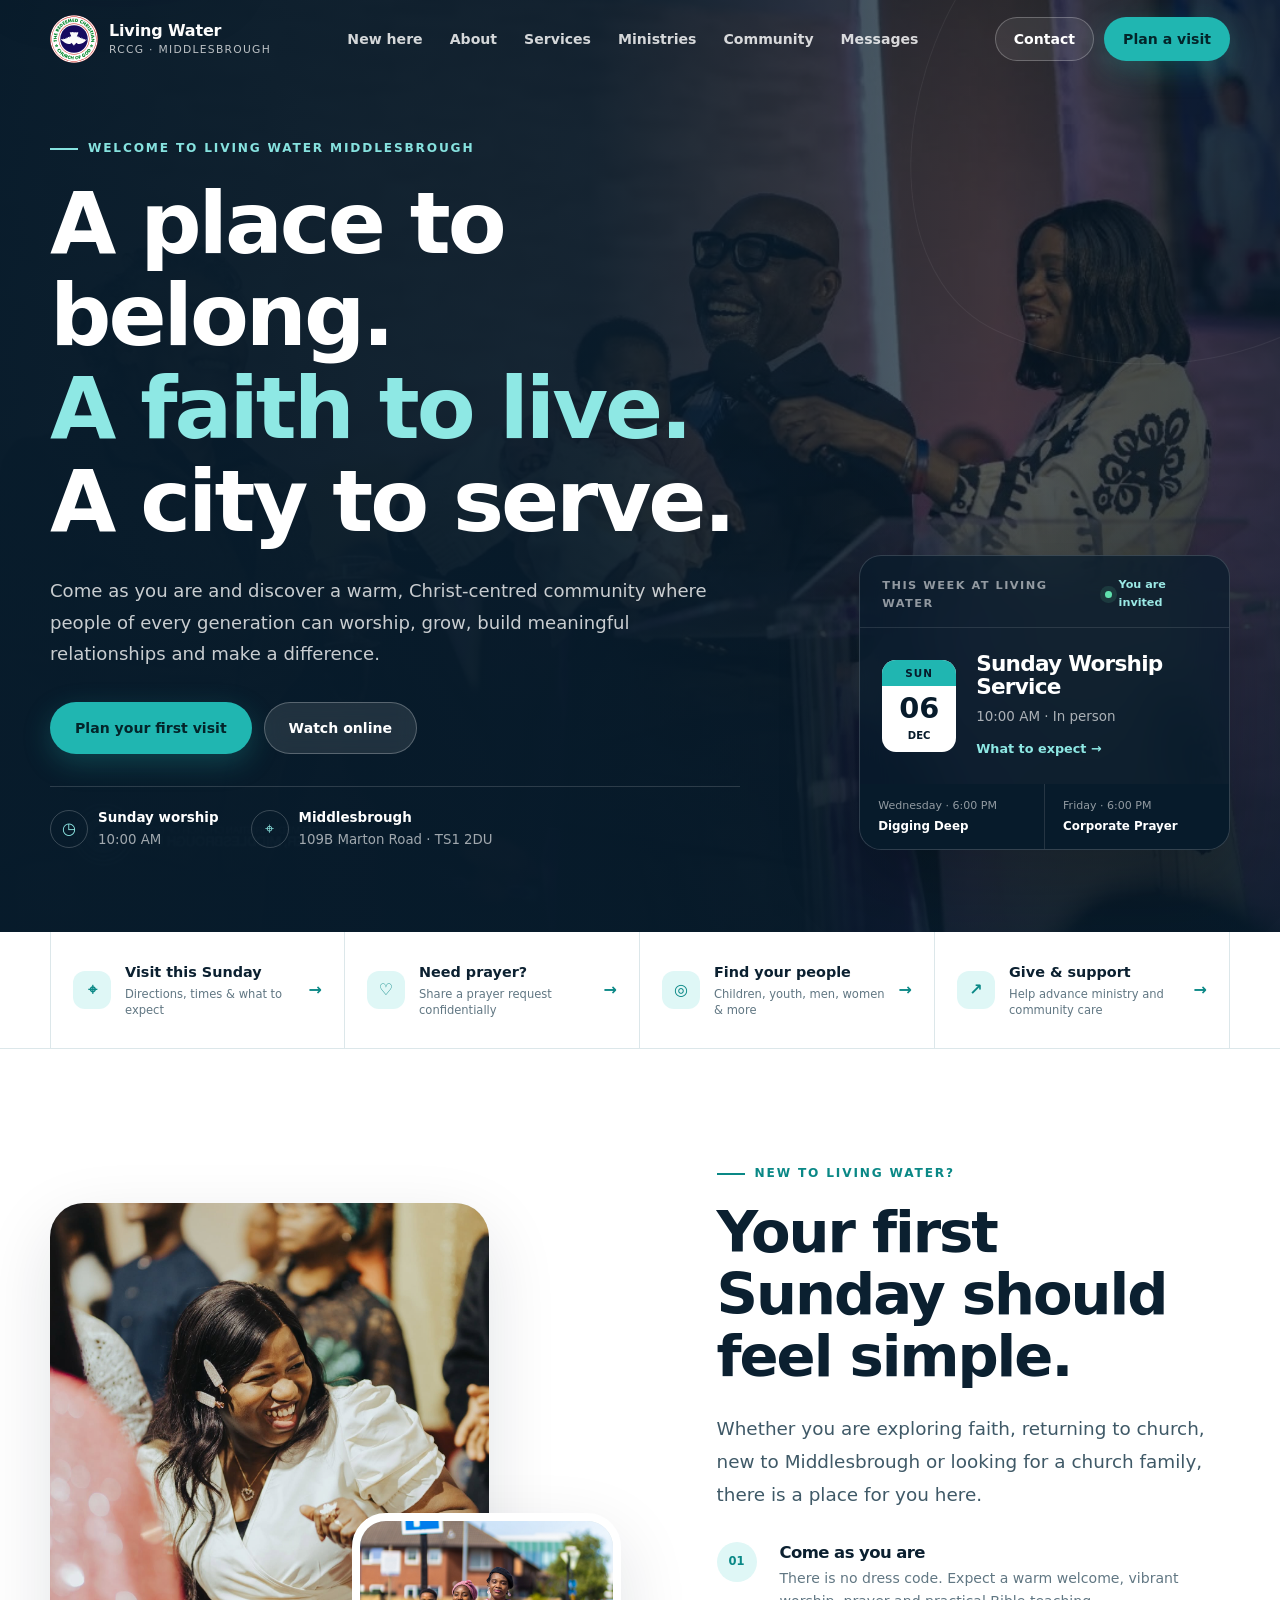
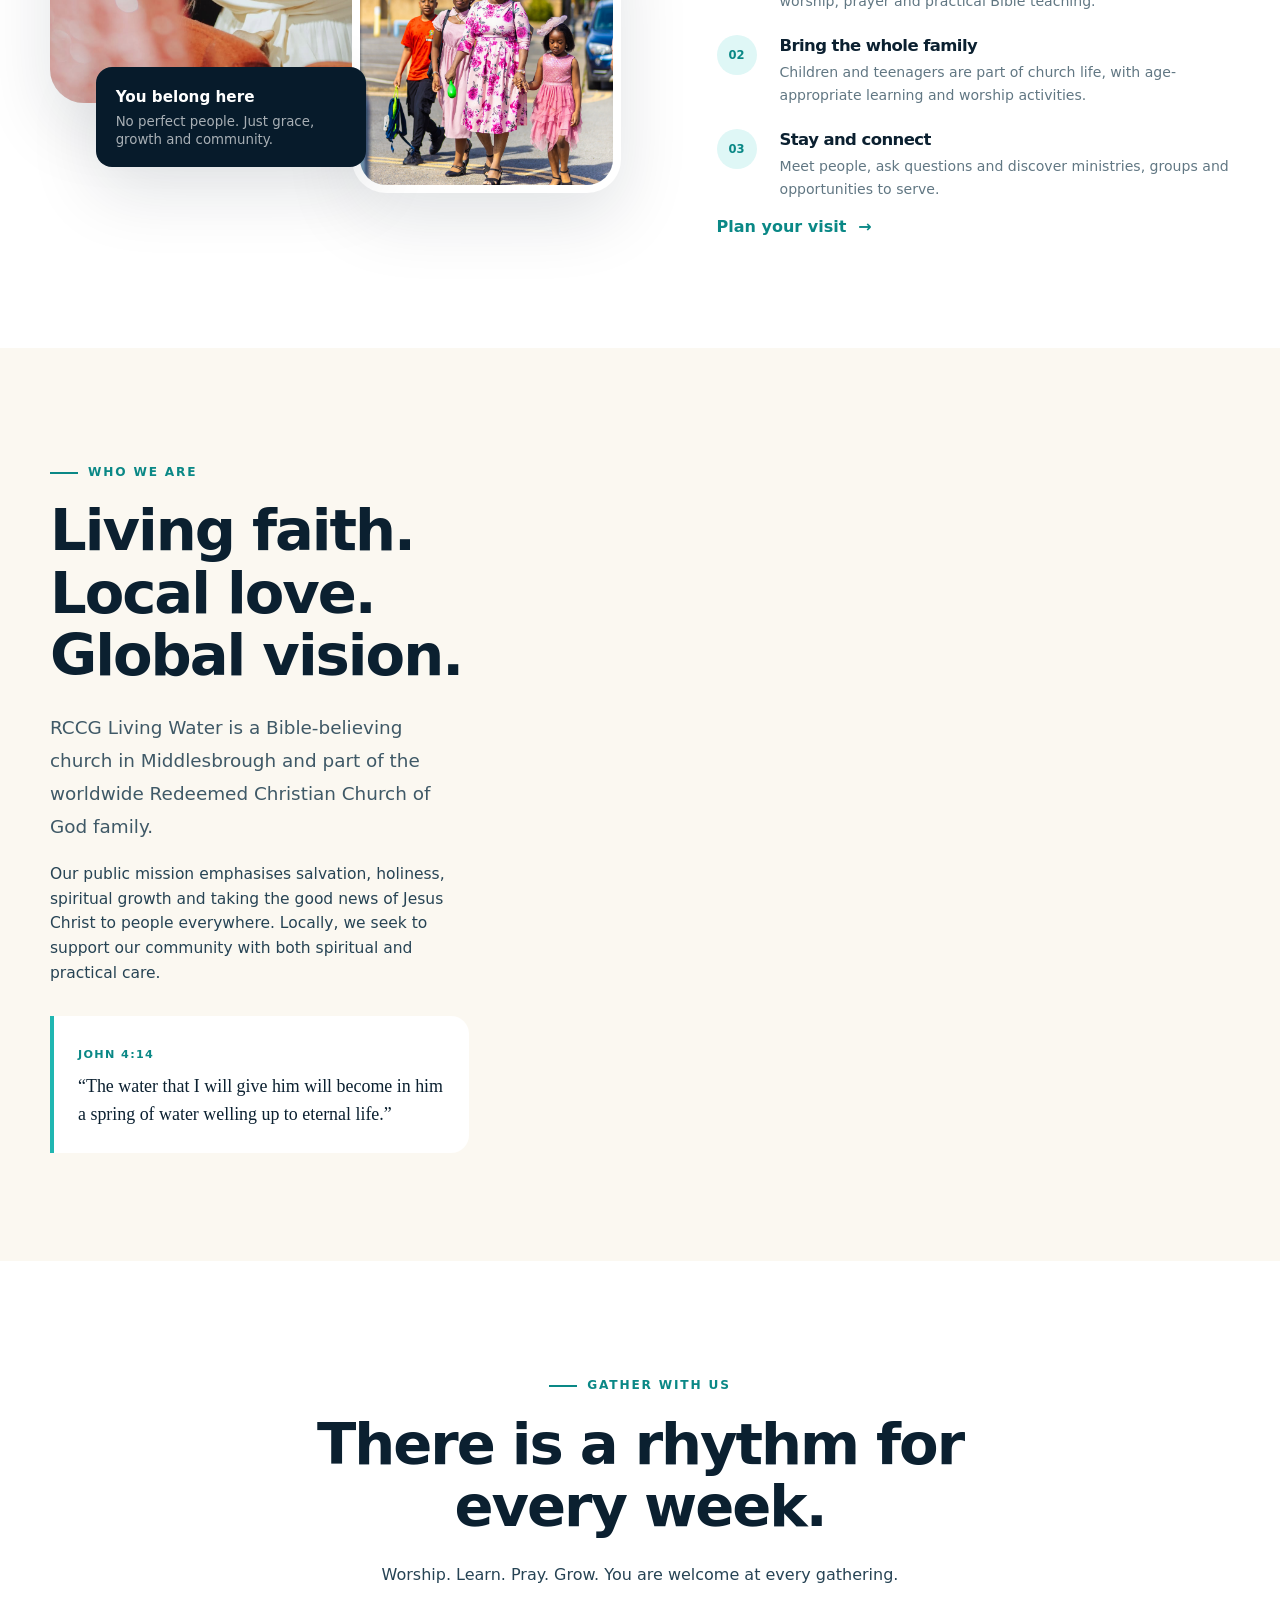
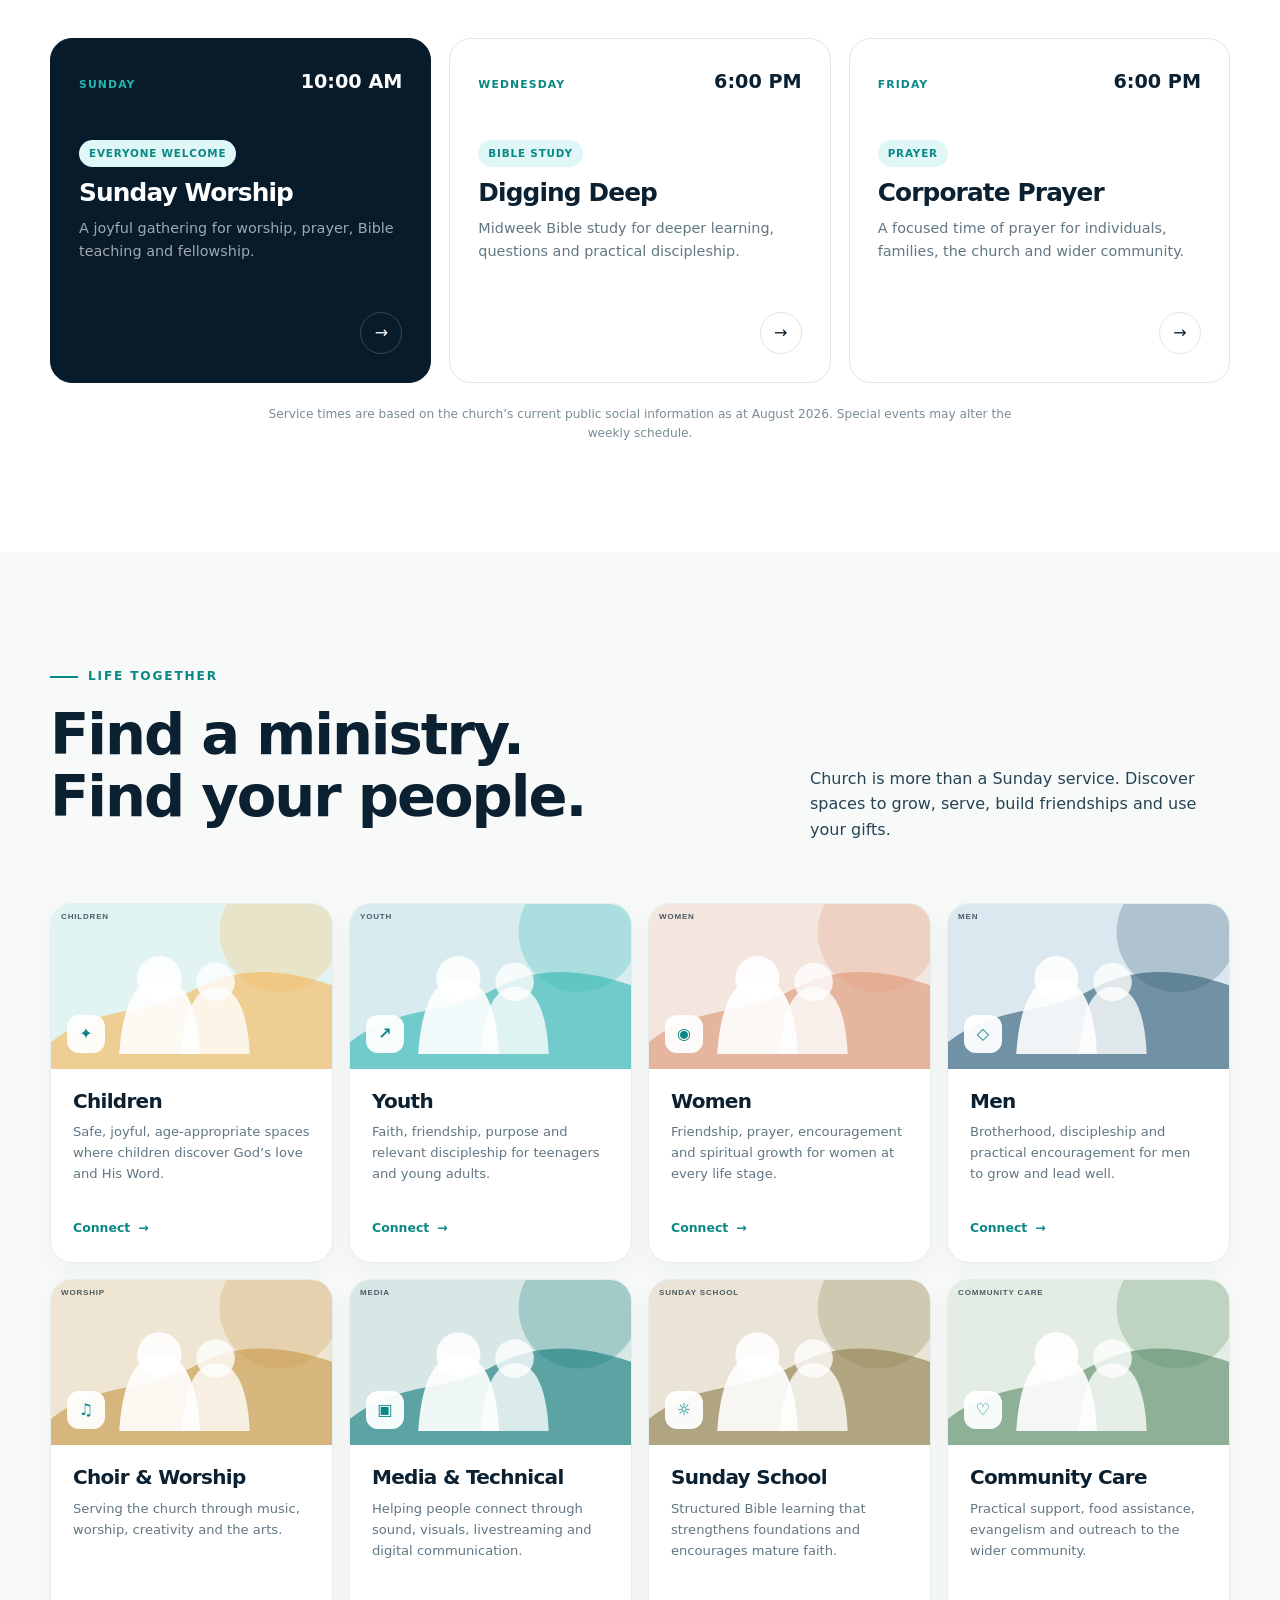
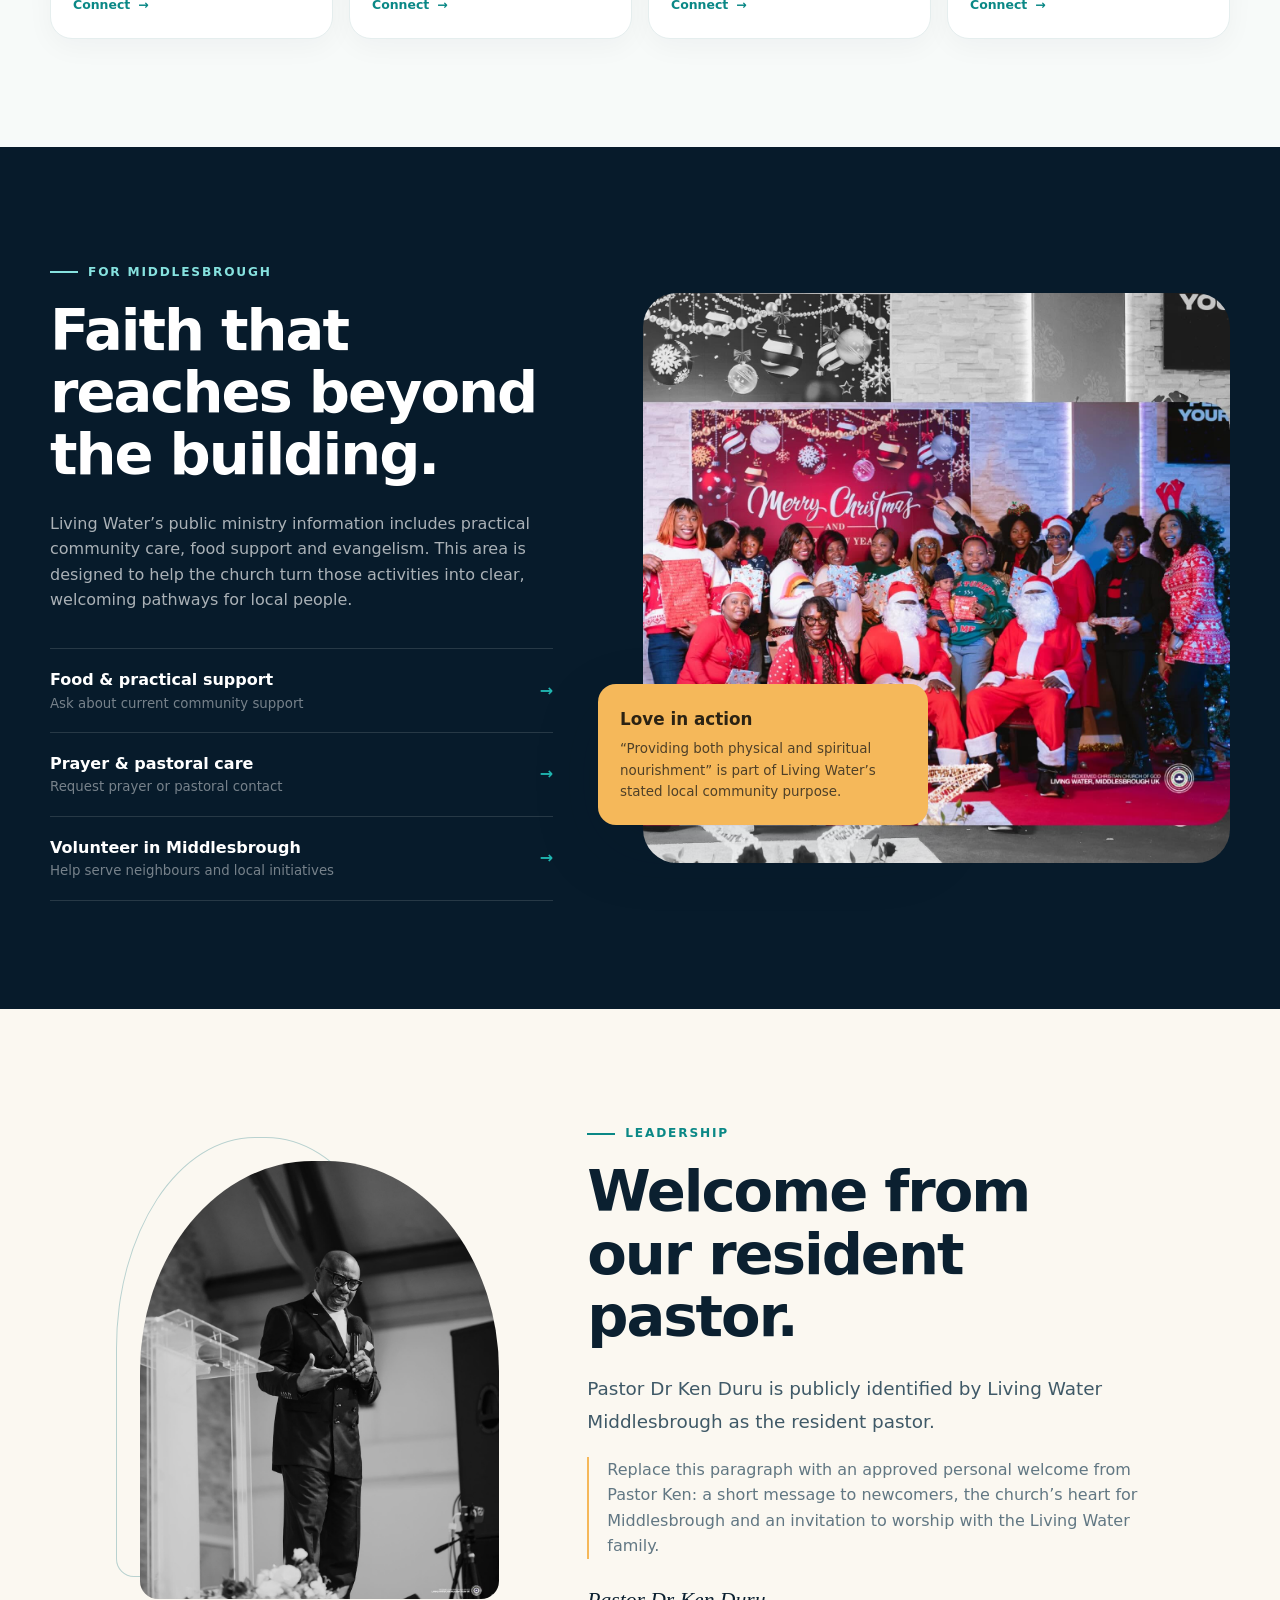
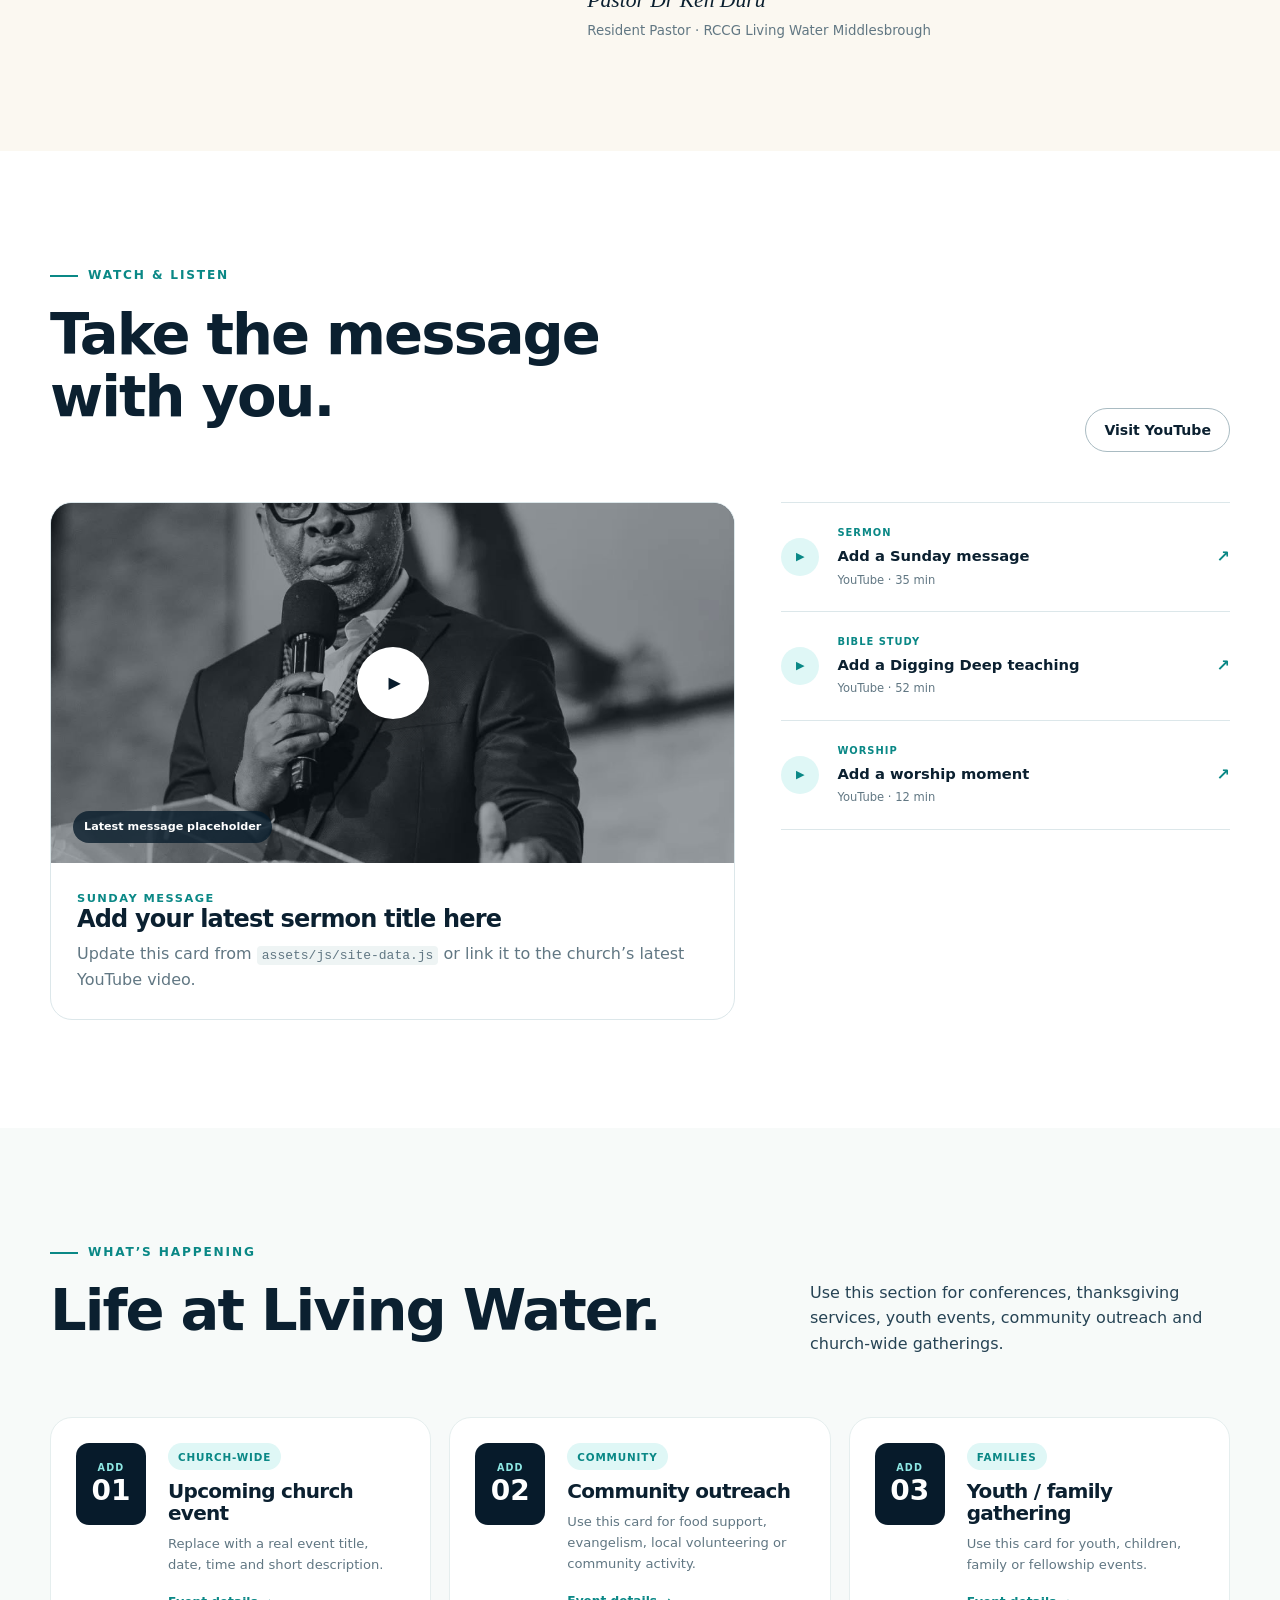
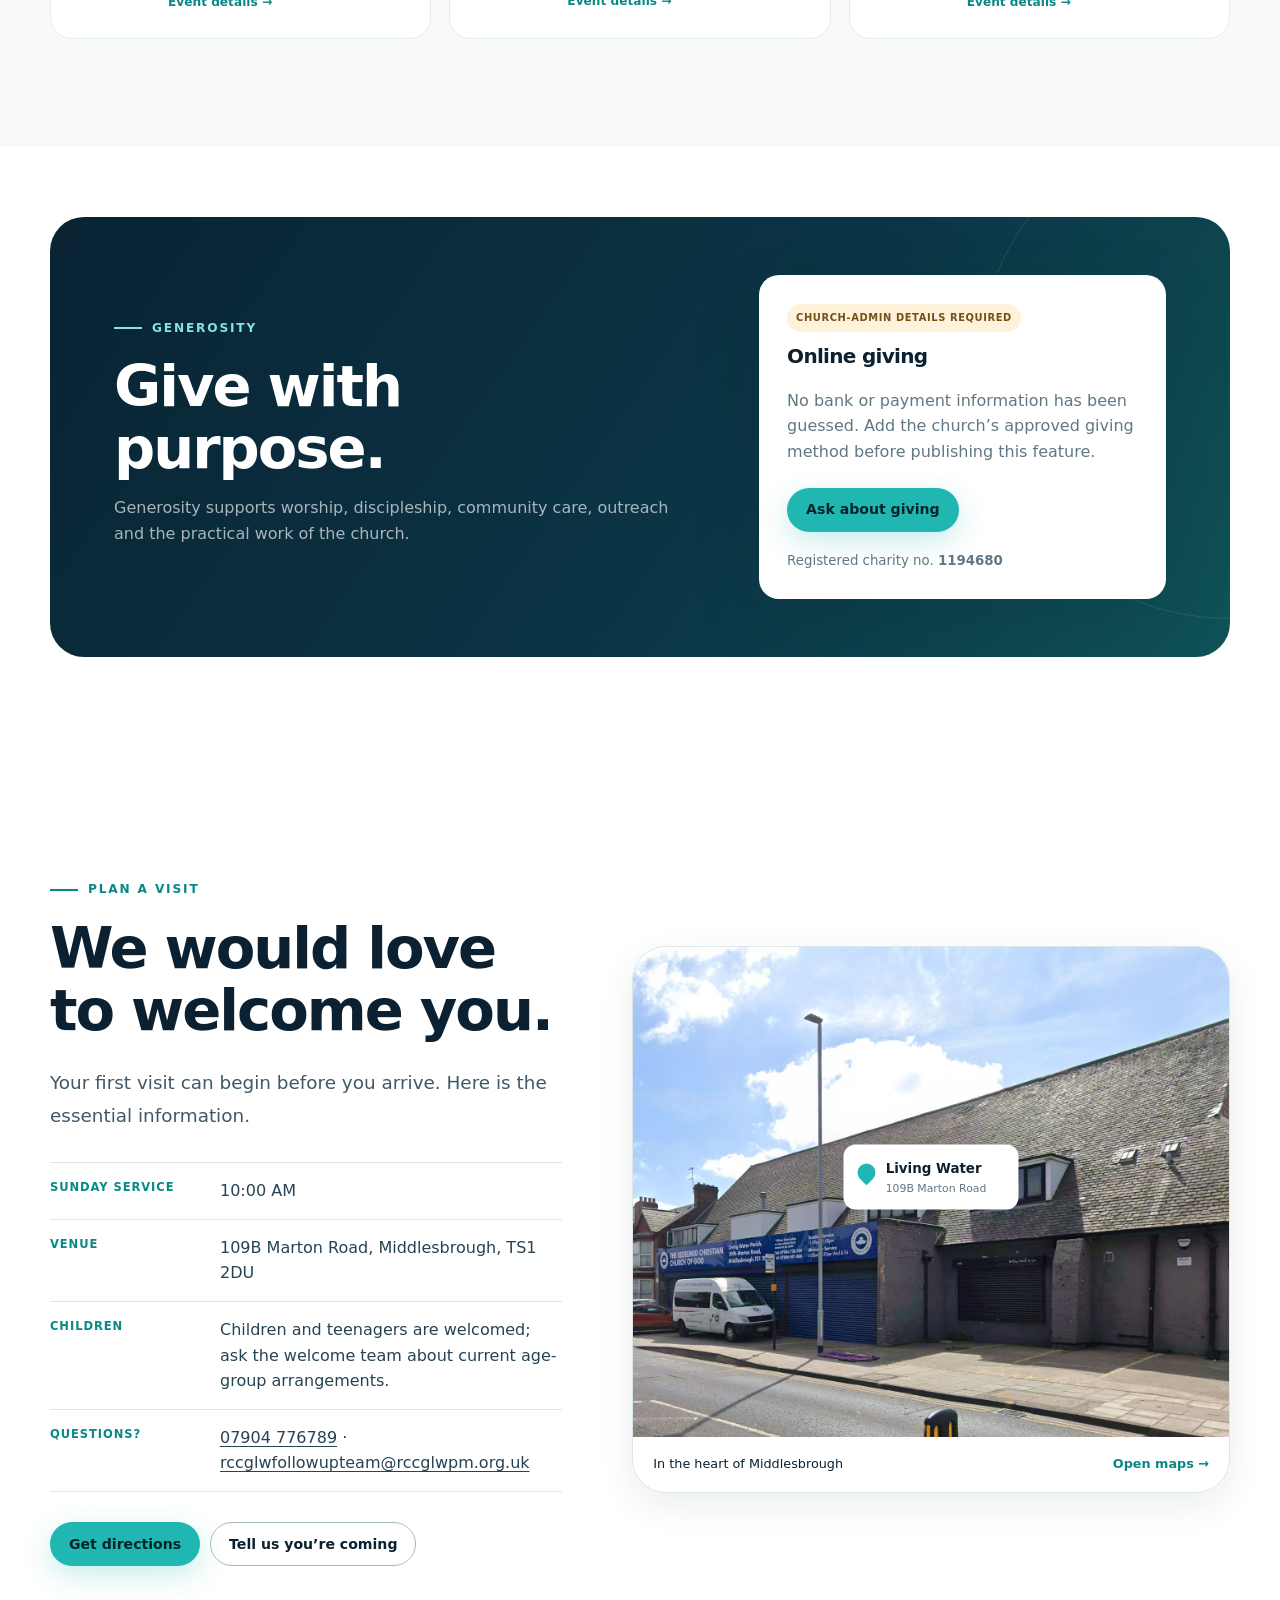
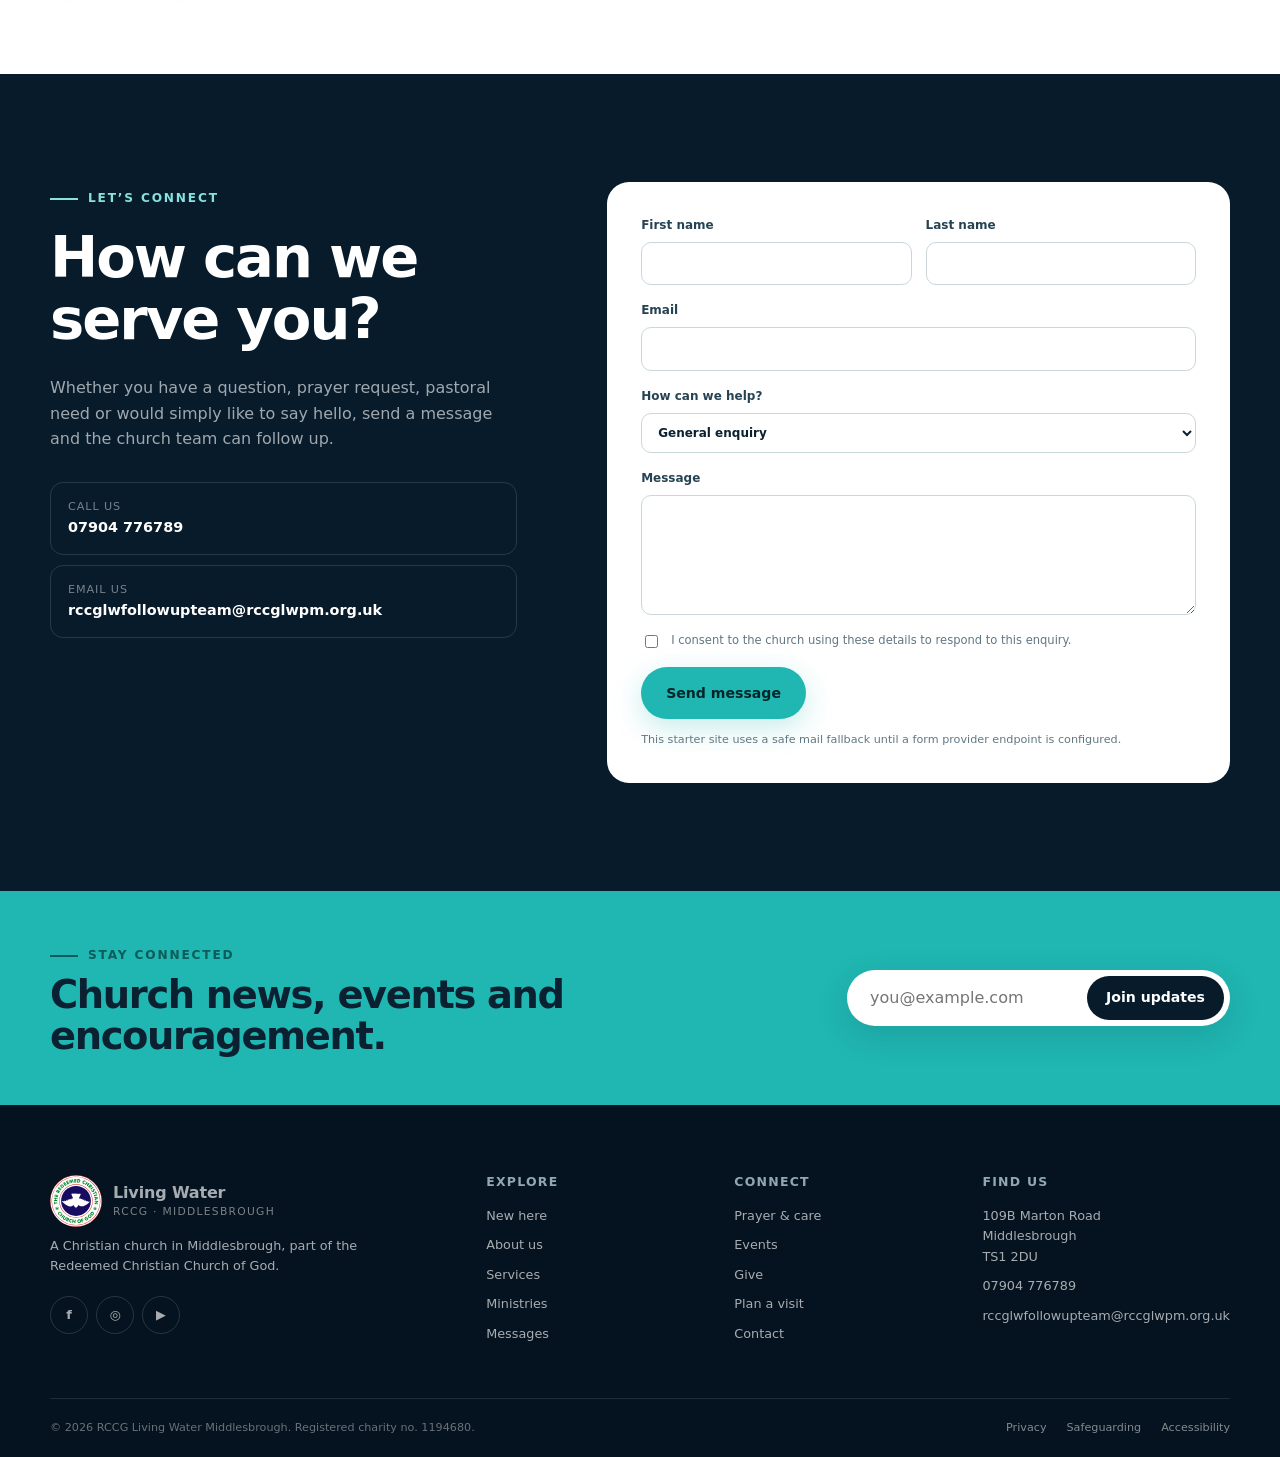
==== commit cbf36b3a: "Change sermon video thumbnail image format" ====
--- a/index.html
+++ b/index.html
@@ -225,7 +225,7 @@
         <div class="messages-grid">
           <article class="featured-message" data-reveal>
             <div class="video-poster">
-              <img src="assets/images/sermon-placeholder.svg" alt="Sermon video thumbnail placeholder" loading="lazy" />
+              <img src="assets/images/sermon-placeholder.jpeg" alt="Sermon video thumbnail placeholder" loading="lazy" />
               <a class="play-button" data-youtube-link target="_blank" rel="noopener" aria-label="Watch on YouTube">▶</a>
               <span>Latest message placeholder</span>
             </div>
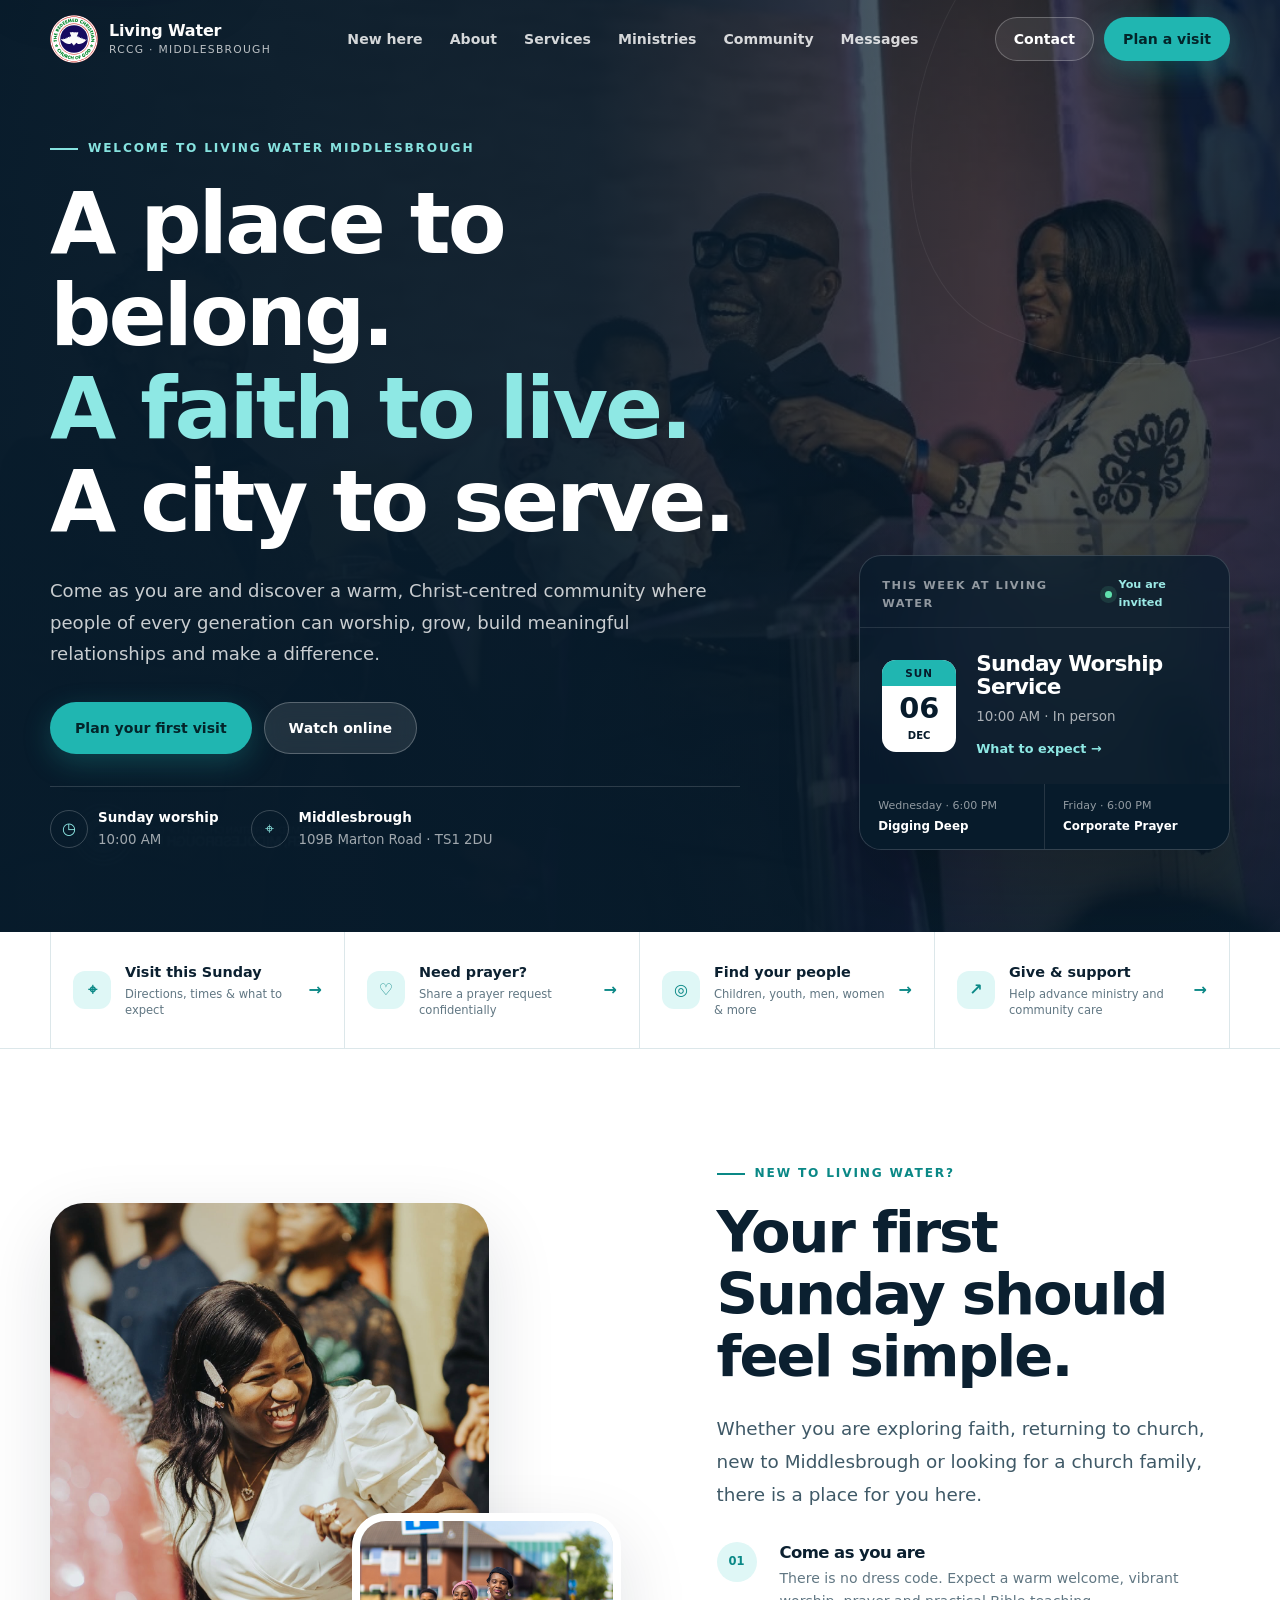
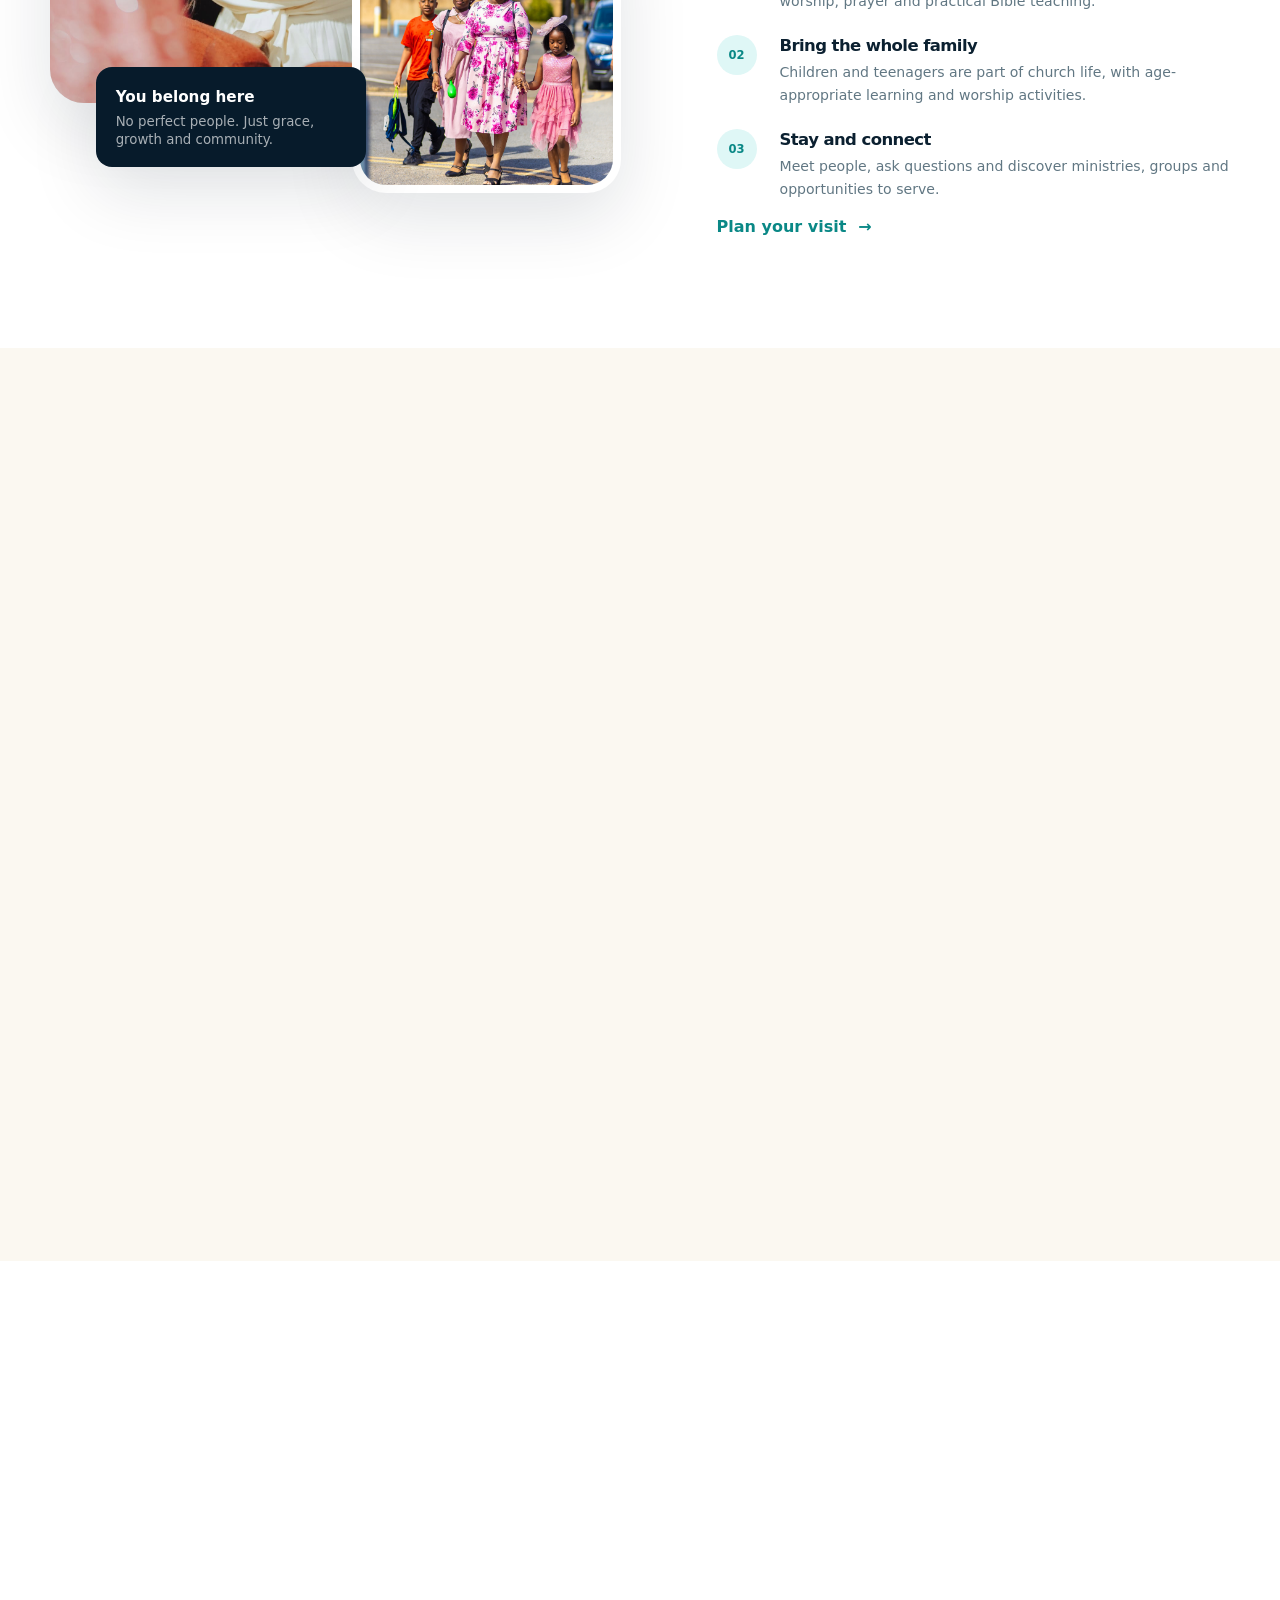
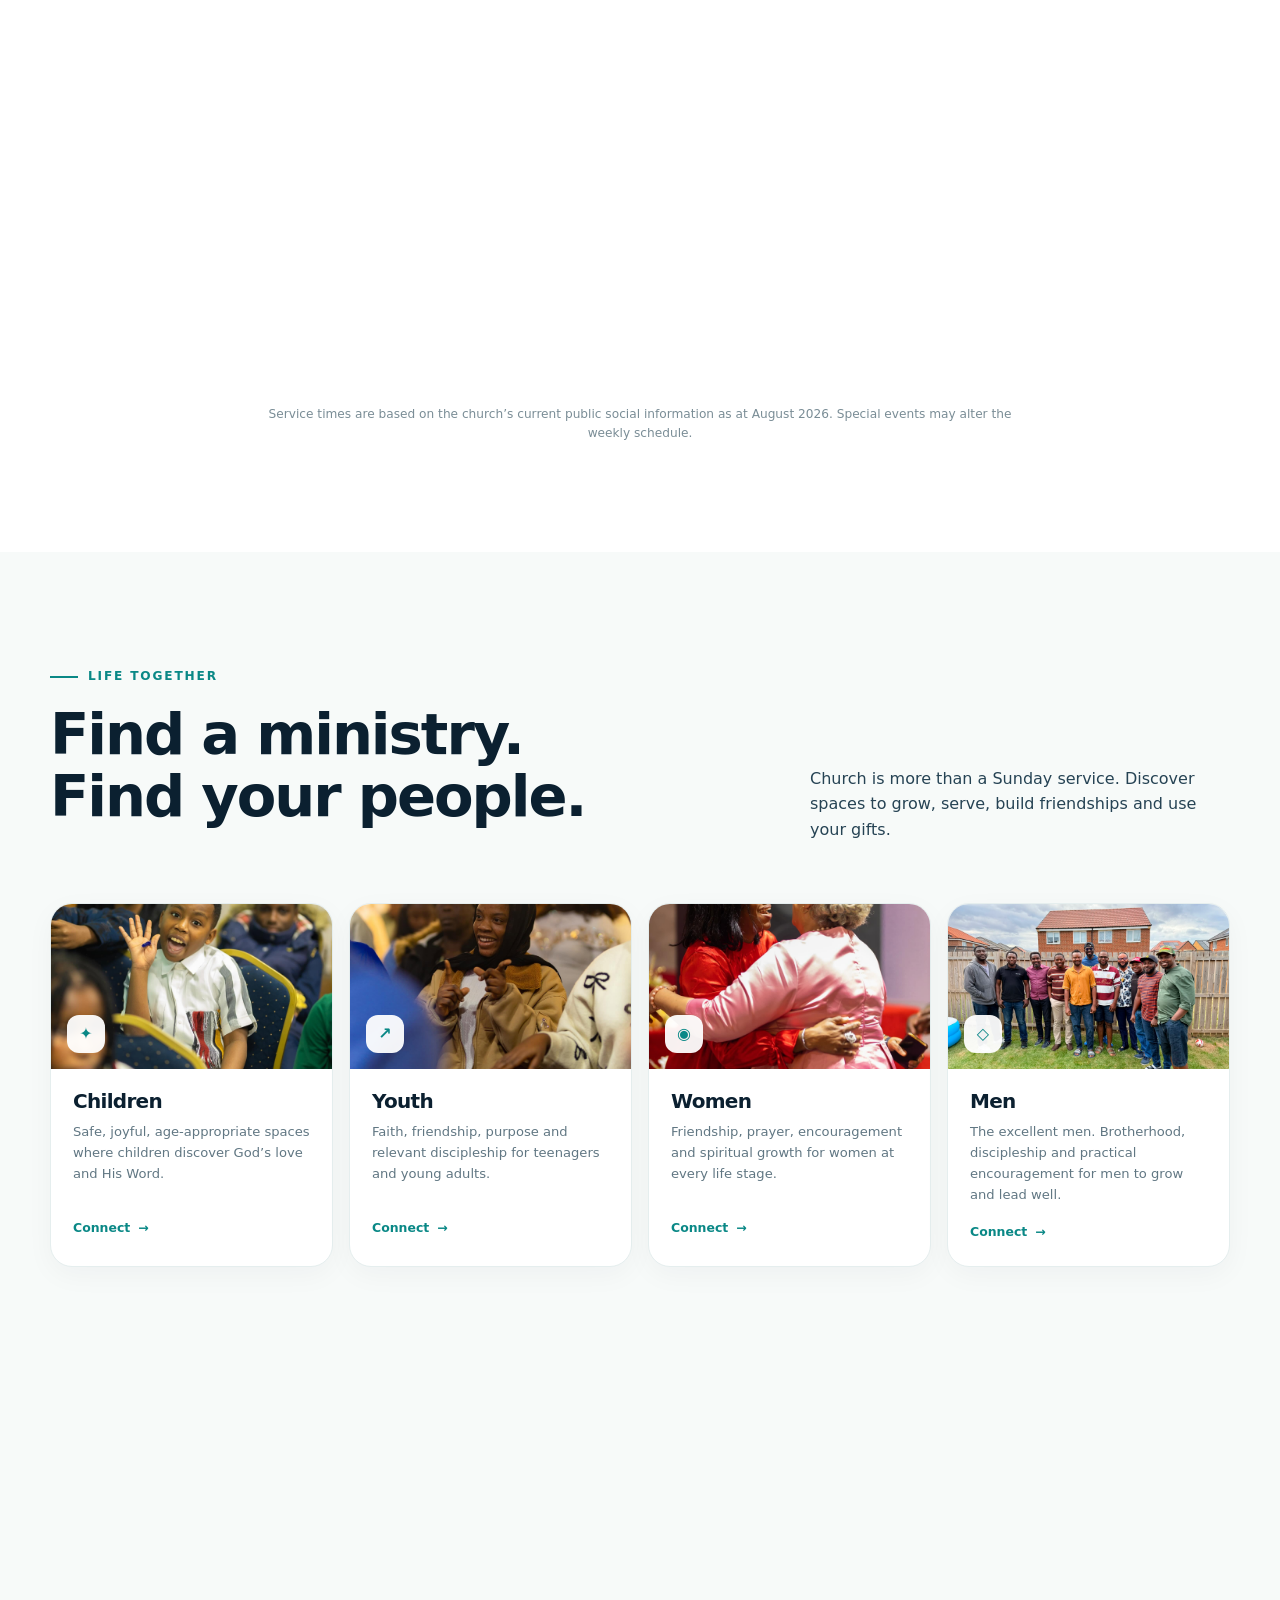
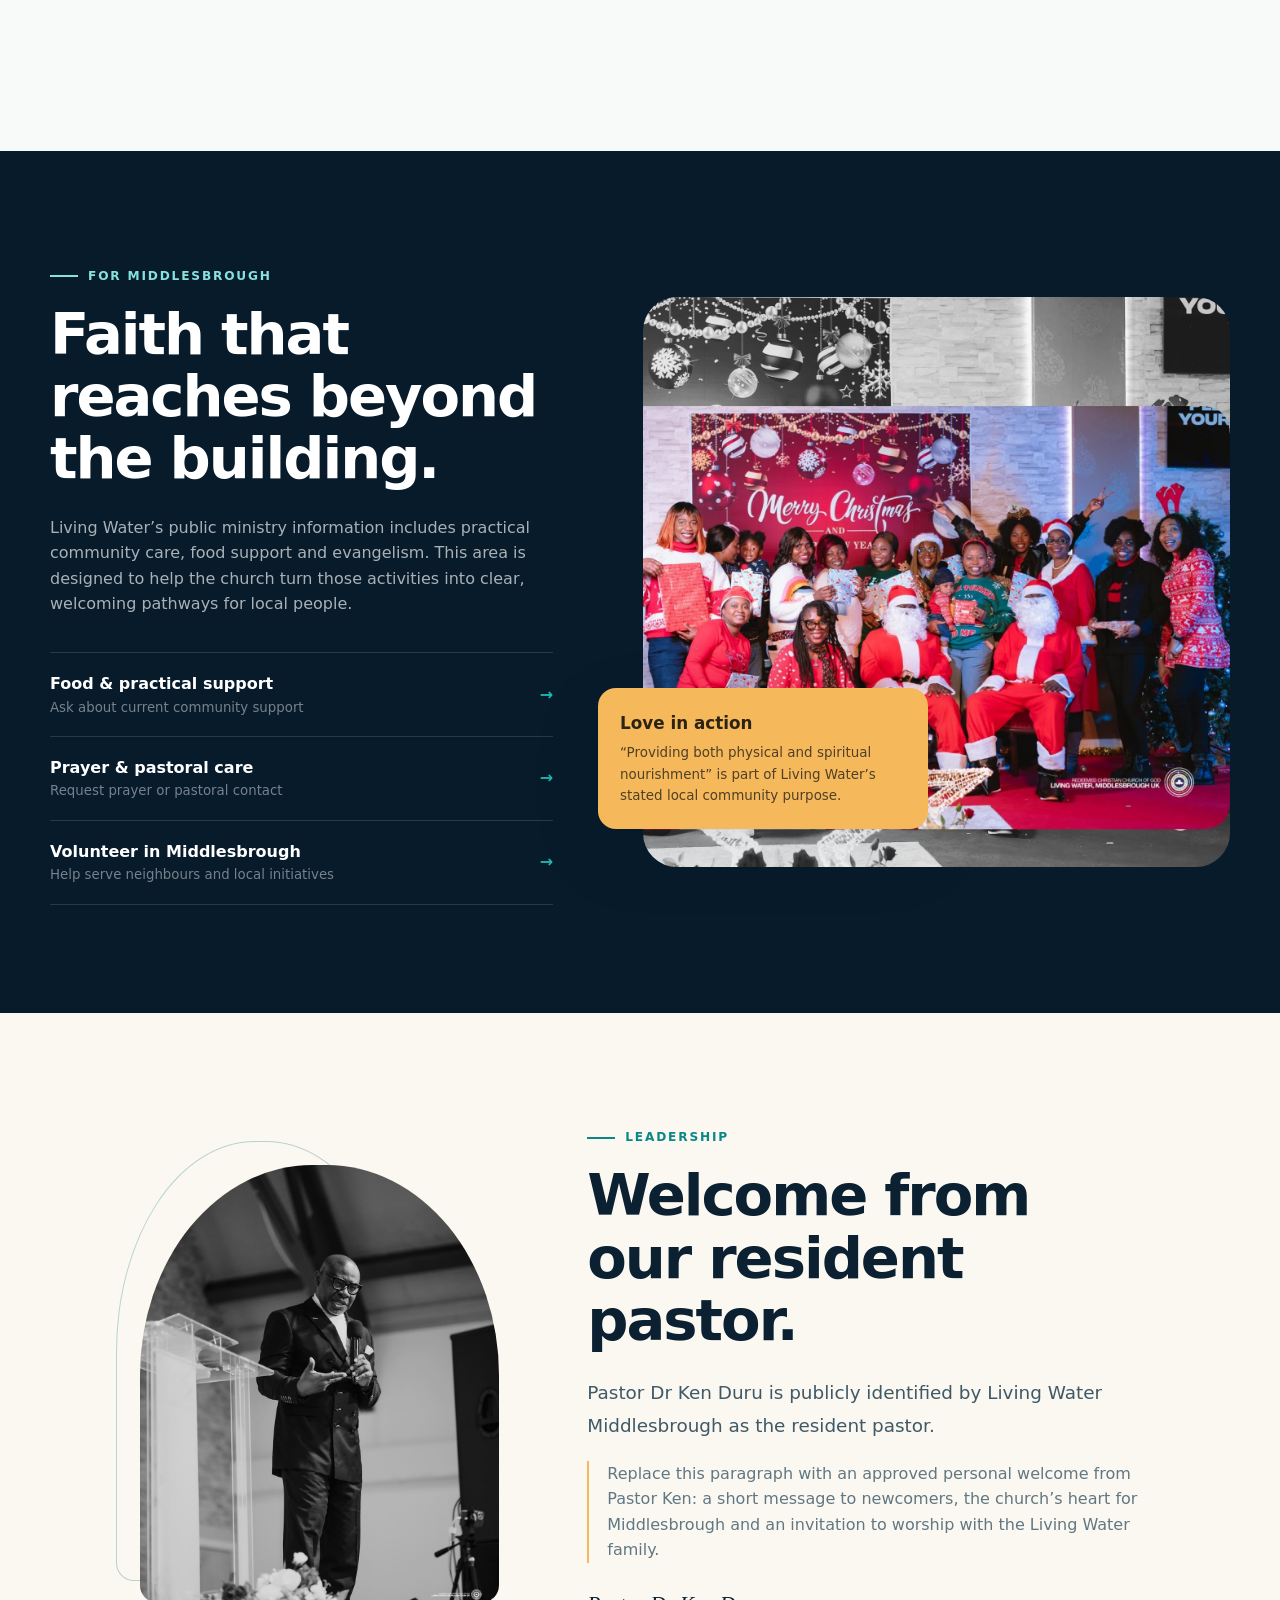
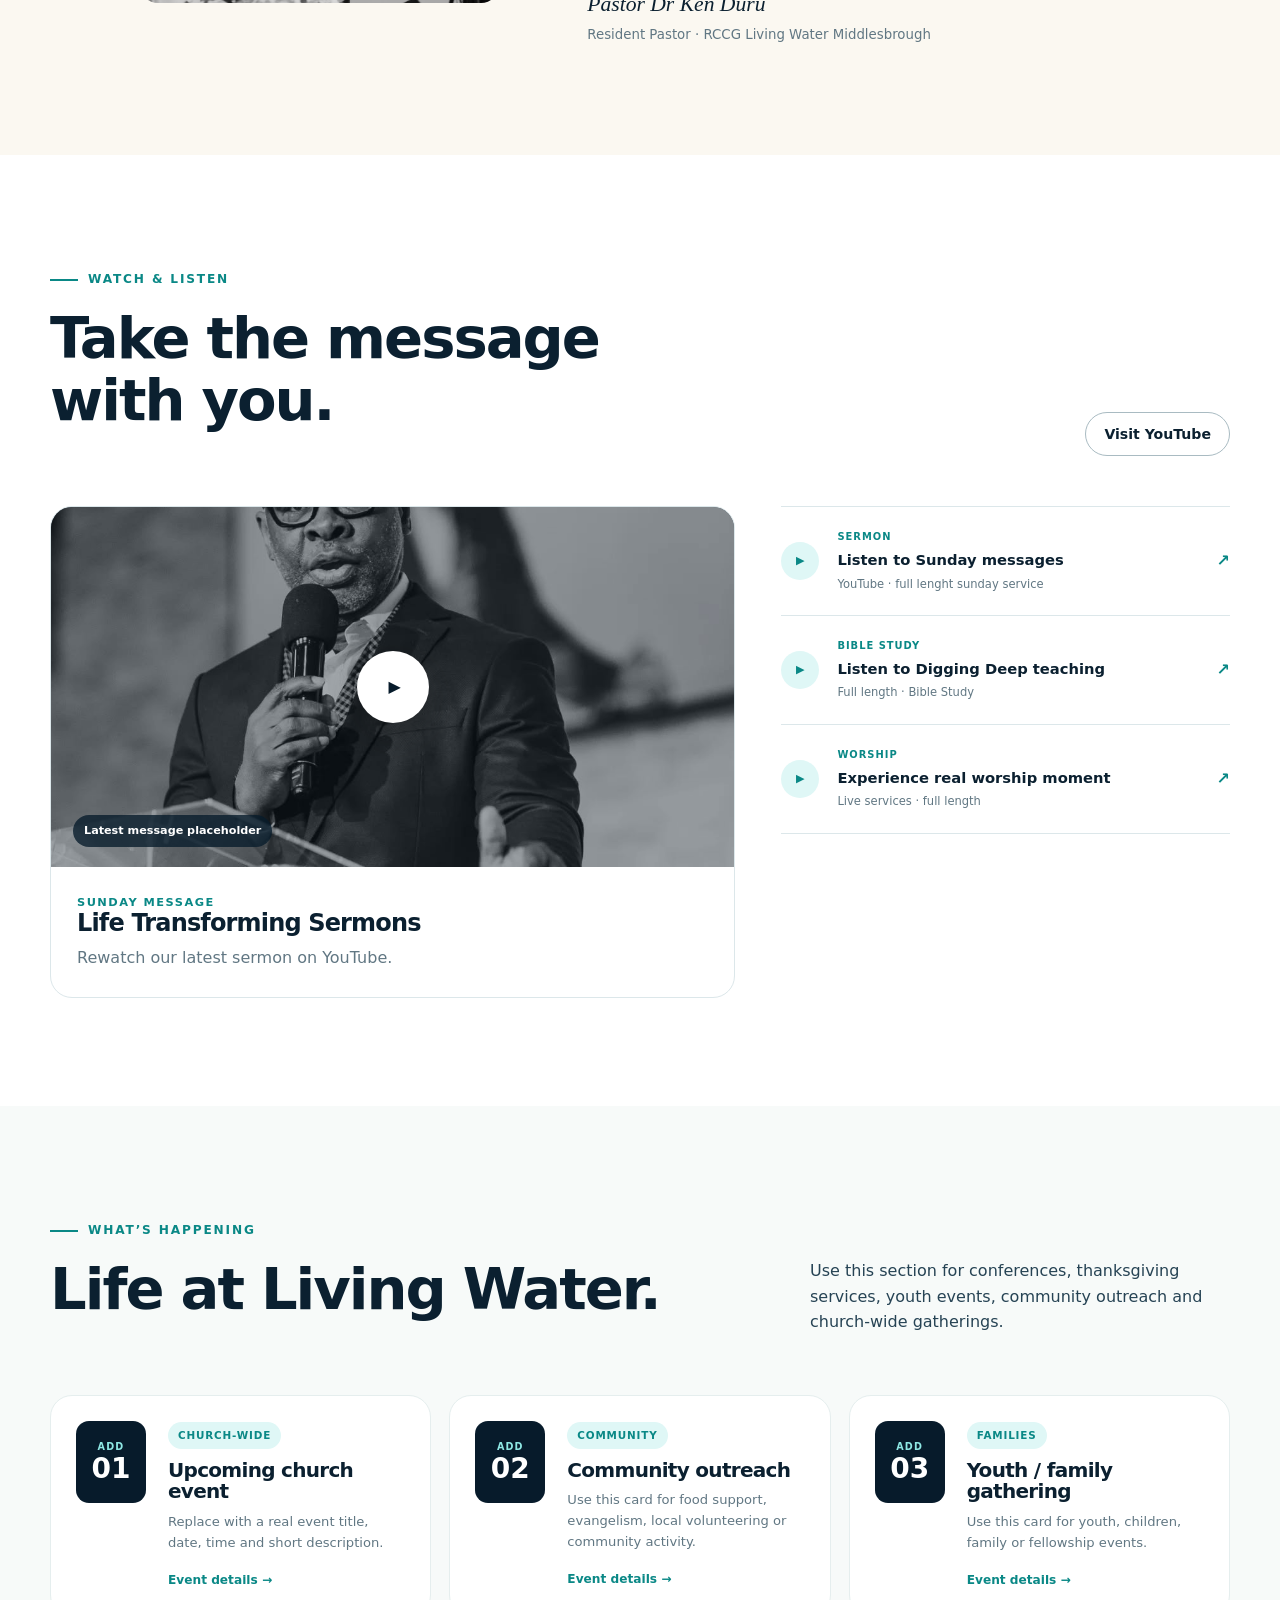
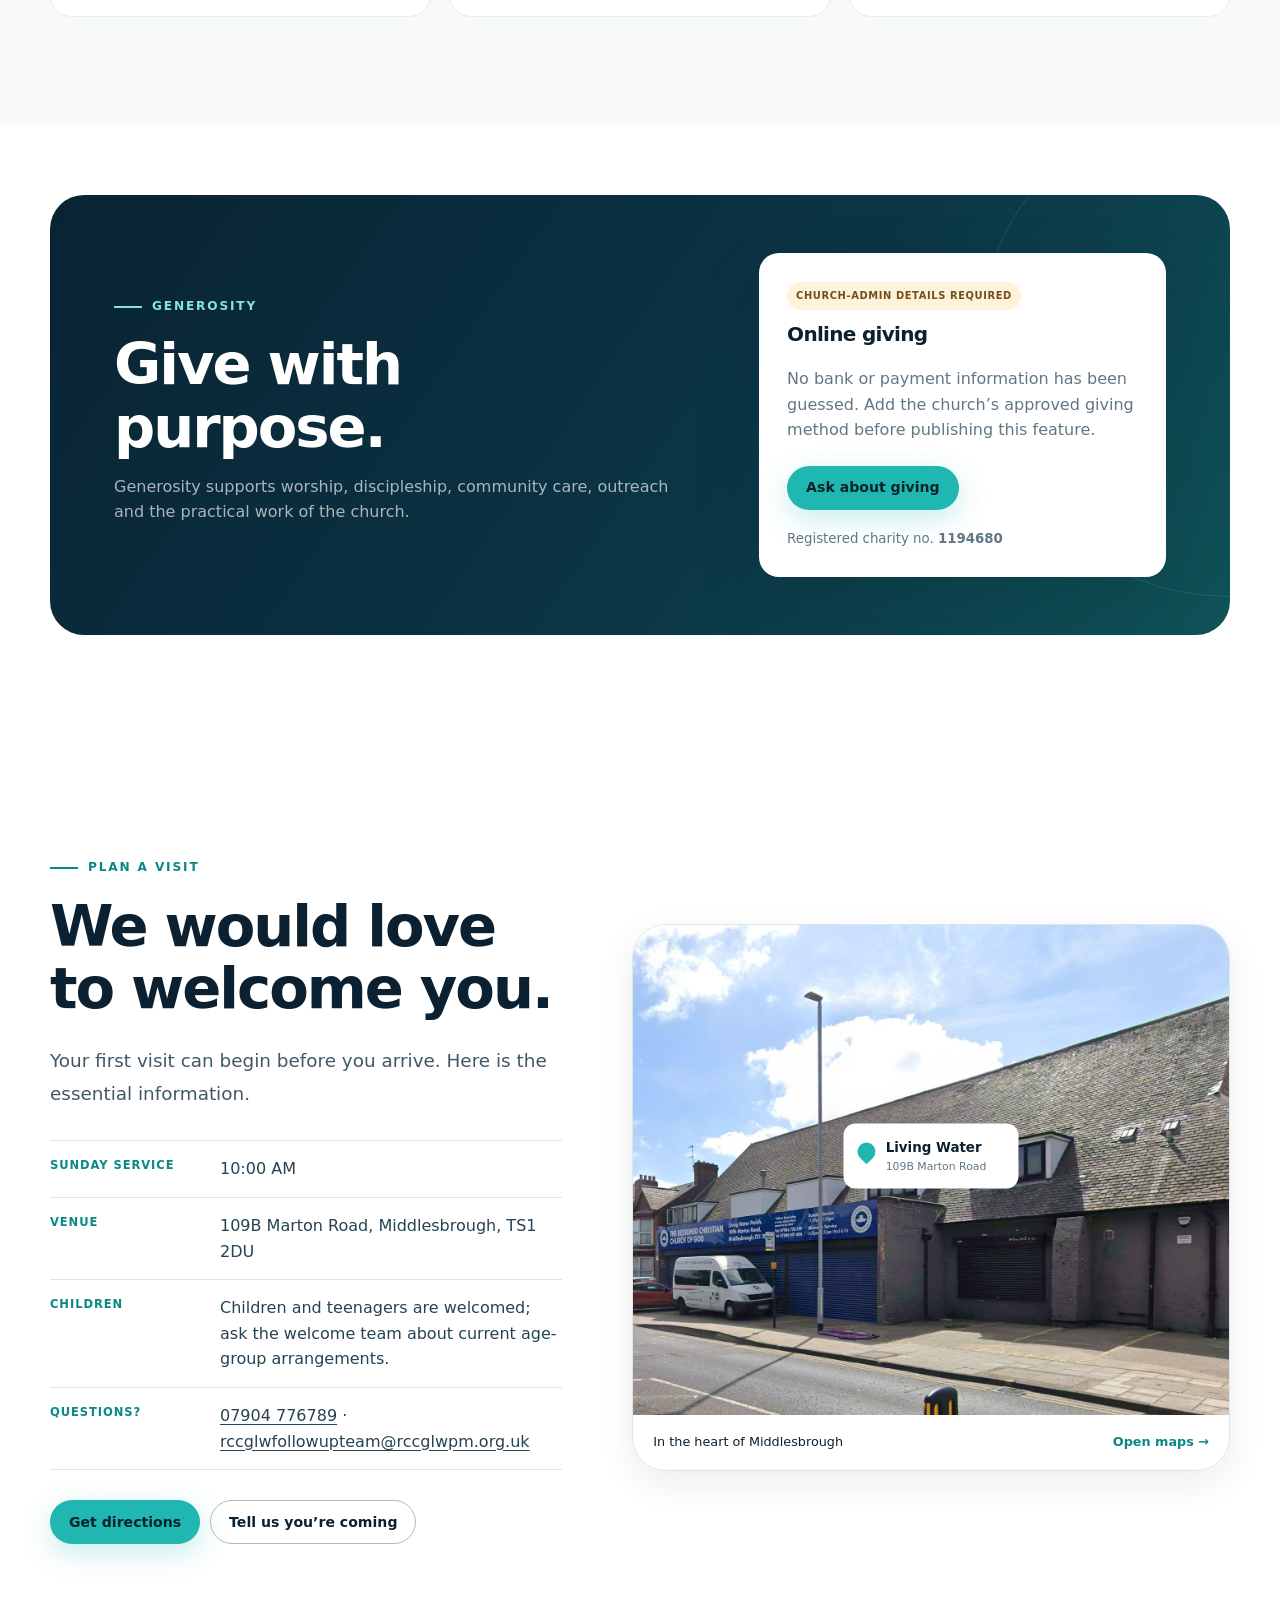
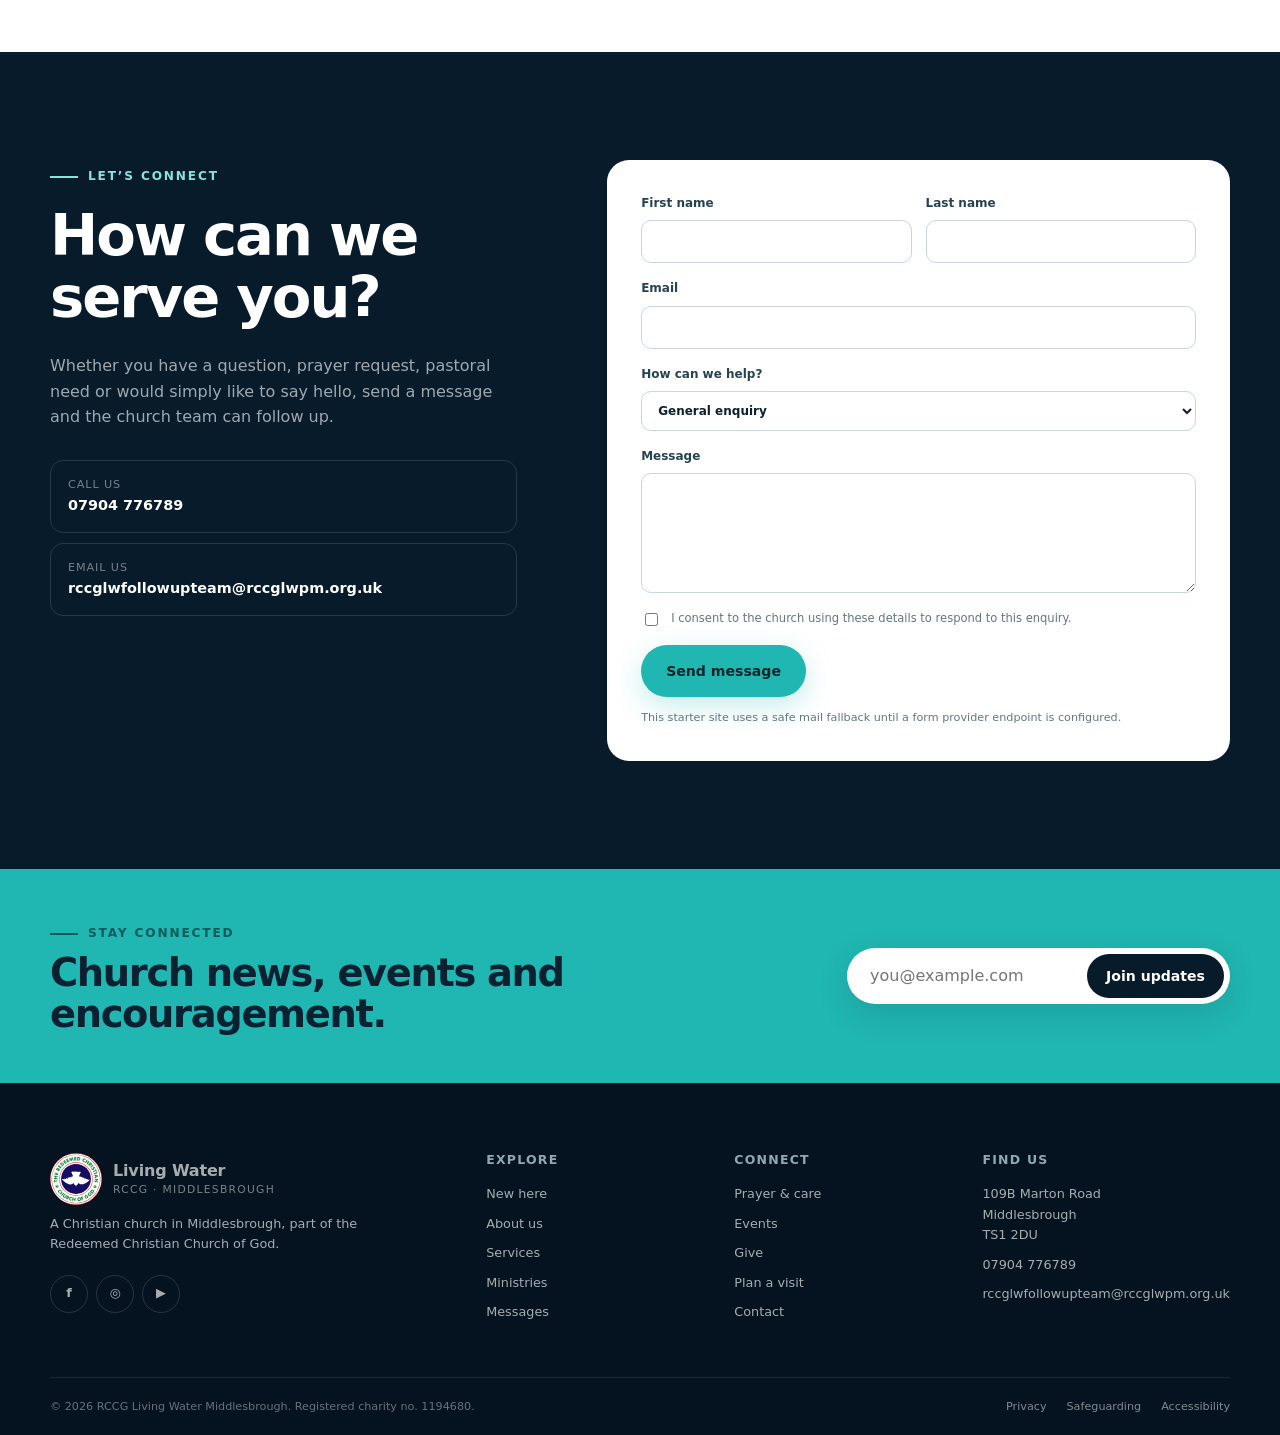
==== commit 5bc5badc: "Update sermon title and description in index.html" ====
--- a/index.html
+++ b/index.html
@@ -229,7 +229,7 @@
               <a class="play-button" data-youtube-link target="_blank" rel="noopener" aria-label="Watch on YouTube">▶</a>
               <span>Latest message placeholder</span>
             </div>
-            <div class="message-copy"><p class="kicker">Sunday message</p><h3>Add your latest sermon title here</h3><p>Update this card from <code>assets/js/site-data.js</code> or link it to the church’s latest YouTube video.</p></div>
+            <div class="message-copy"><p class="kicker">Sunday message</p><h3>Life Transforming Sermons</h3><p>Rewatch our latest sermon on YouTube.</p></div>
           </article>
           <div class="message-list" data-message-list></div>
         </div>
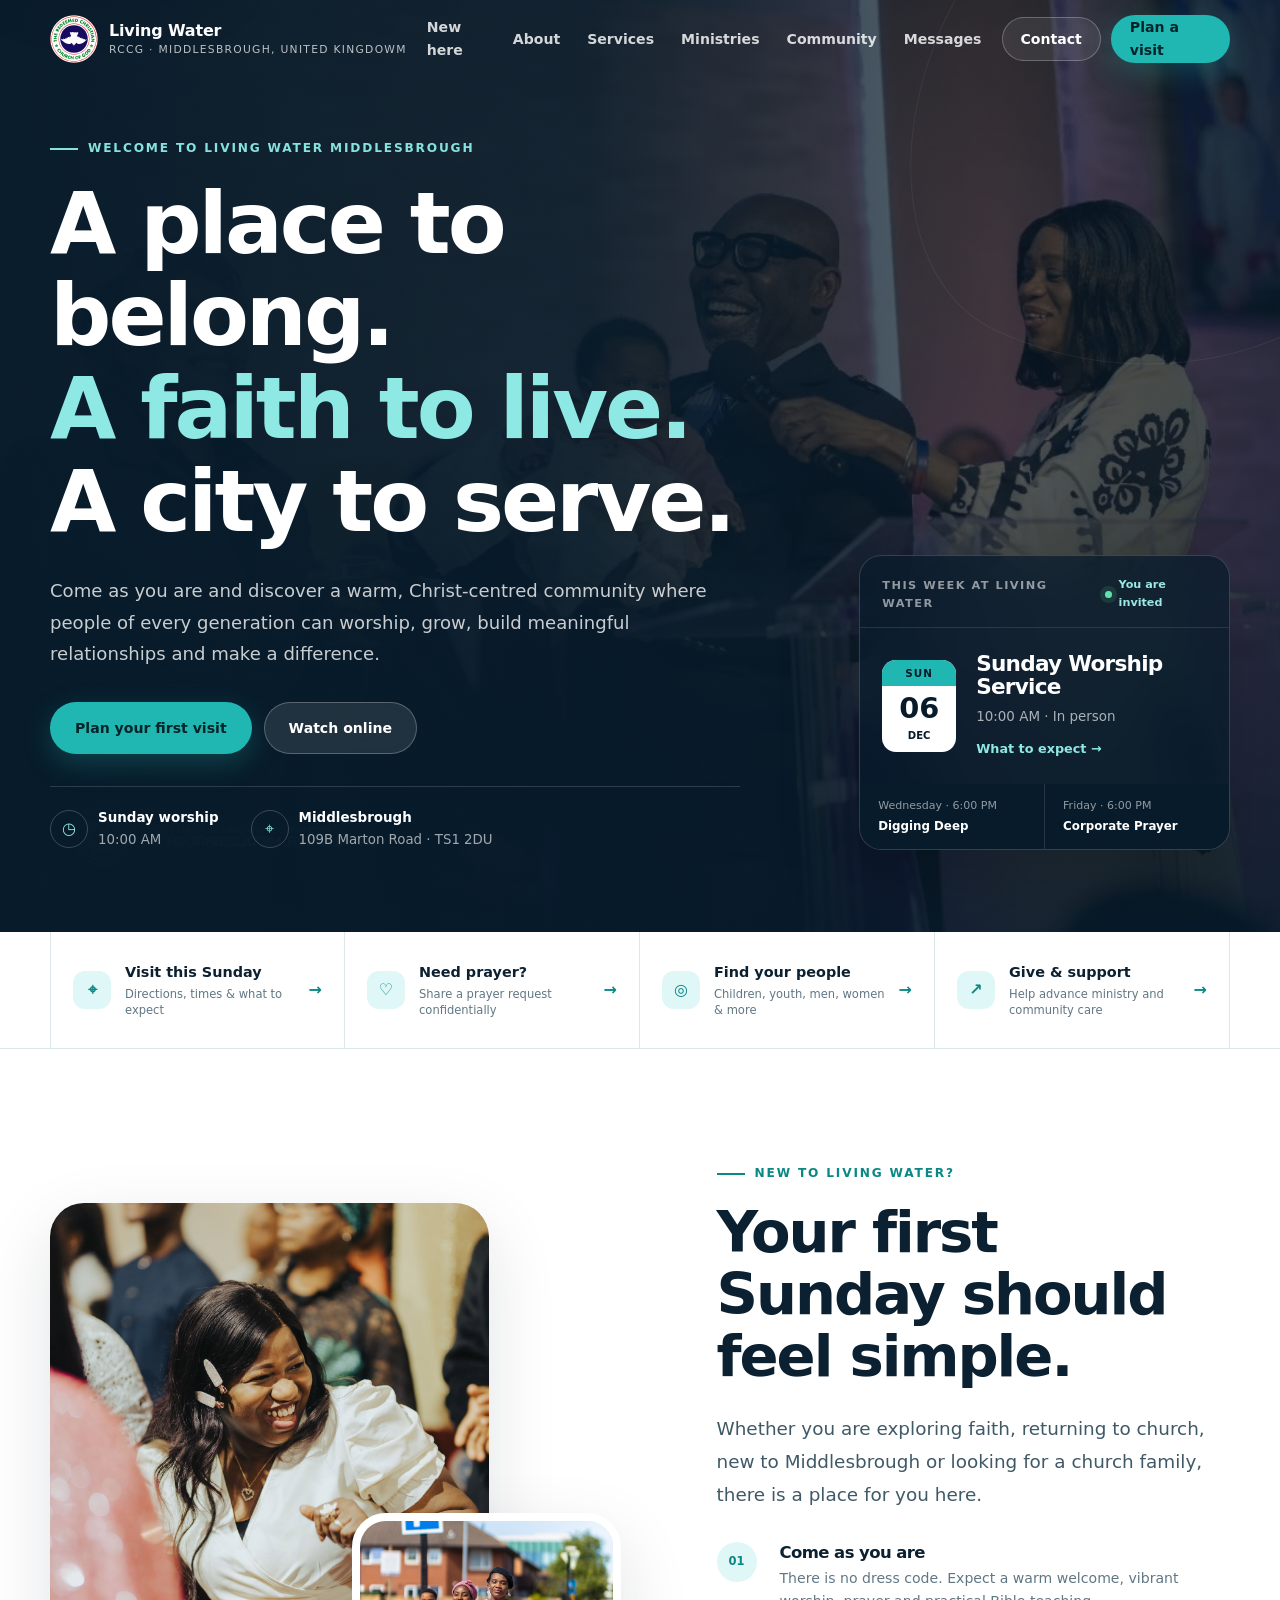
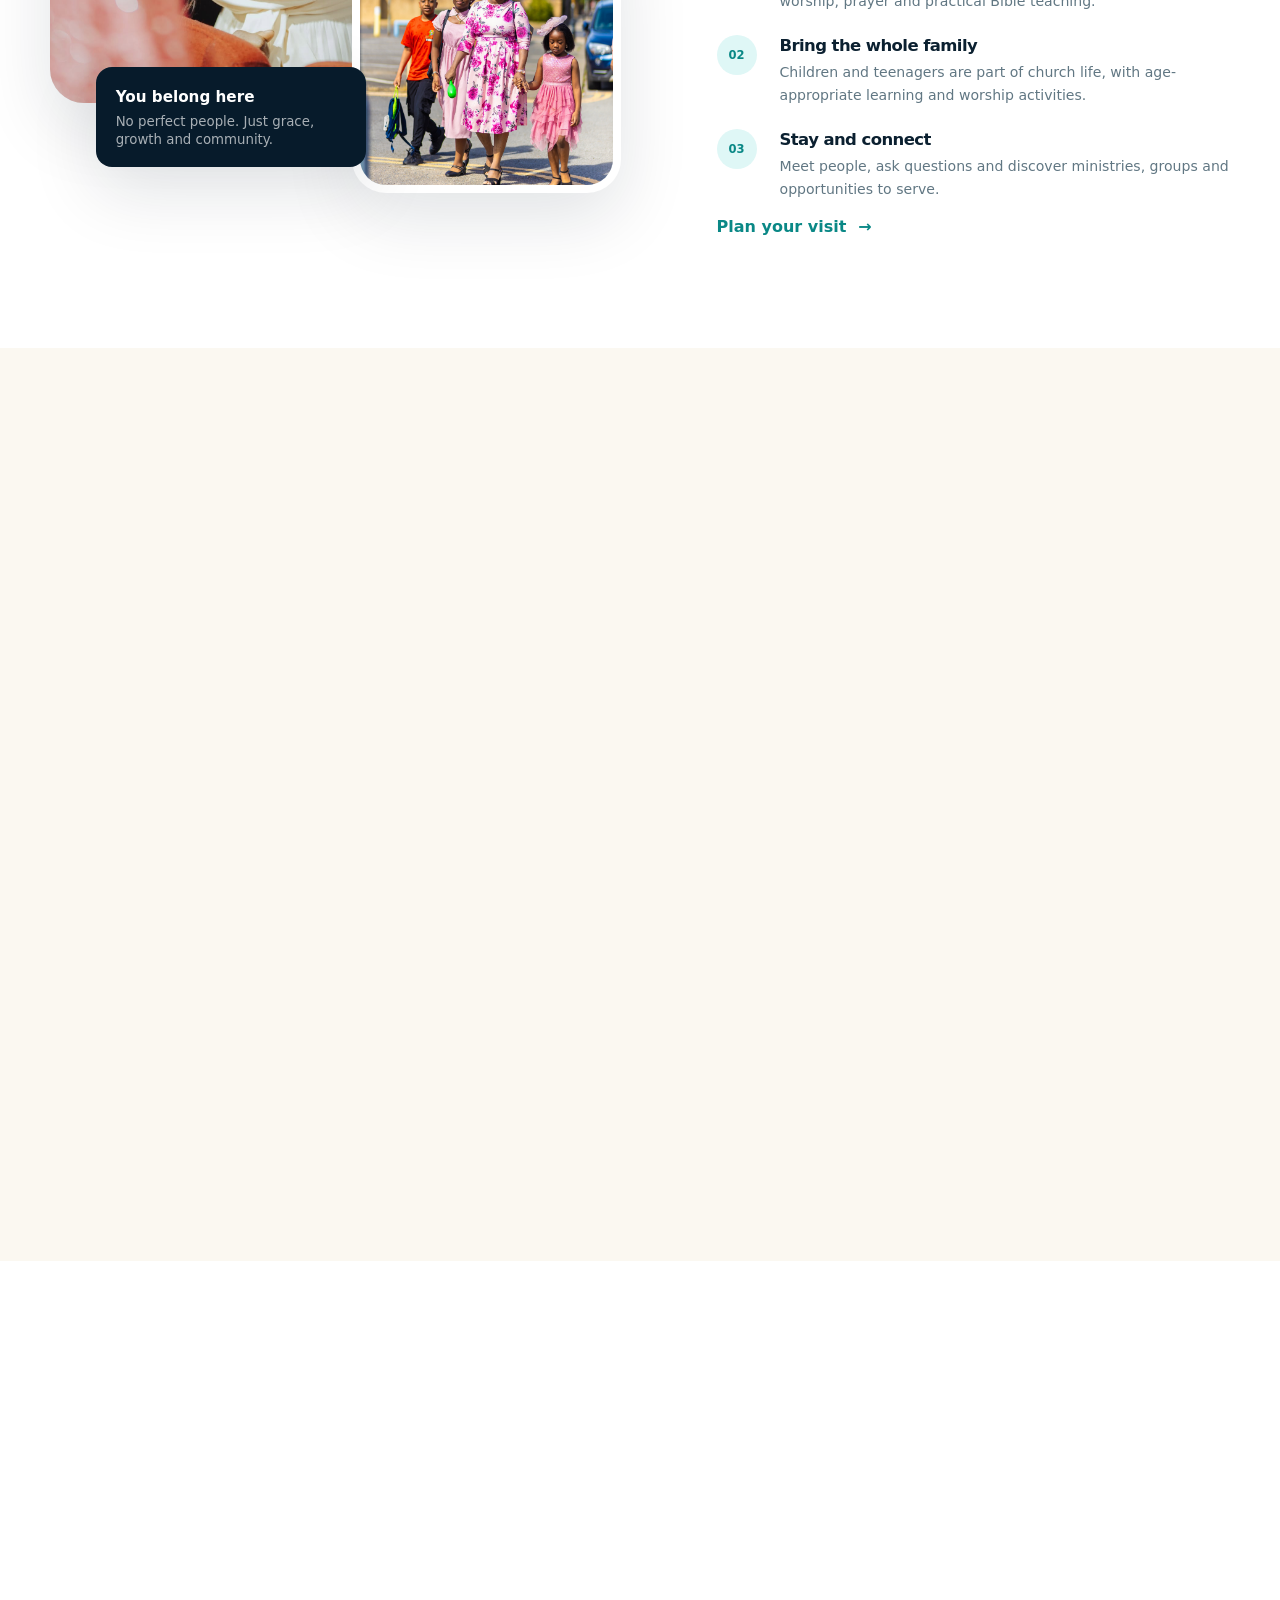
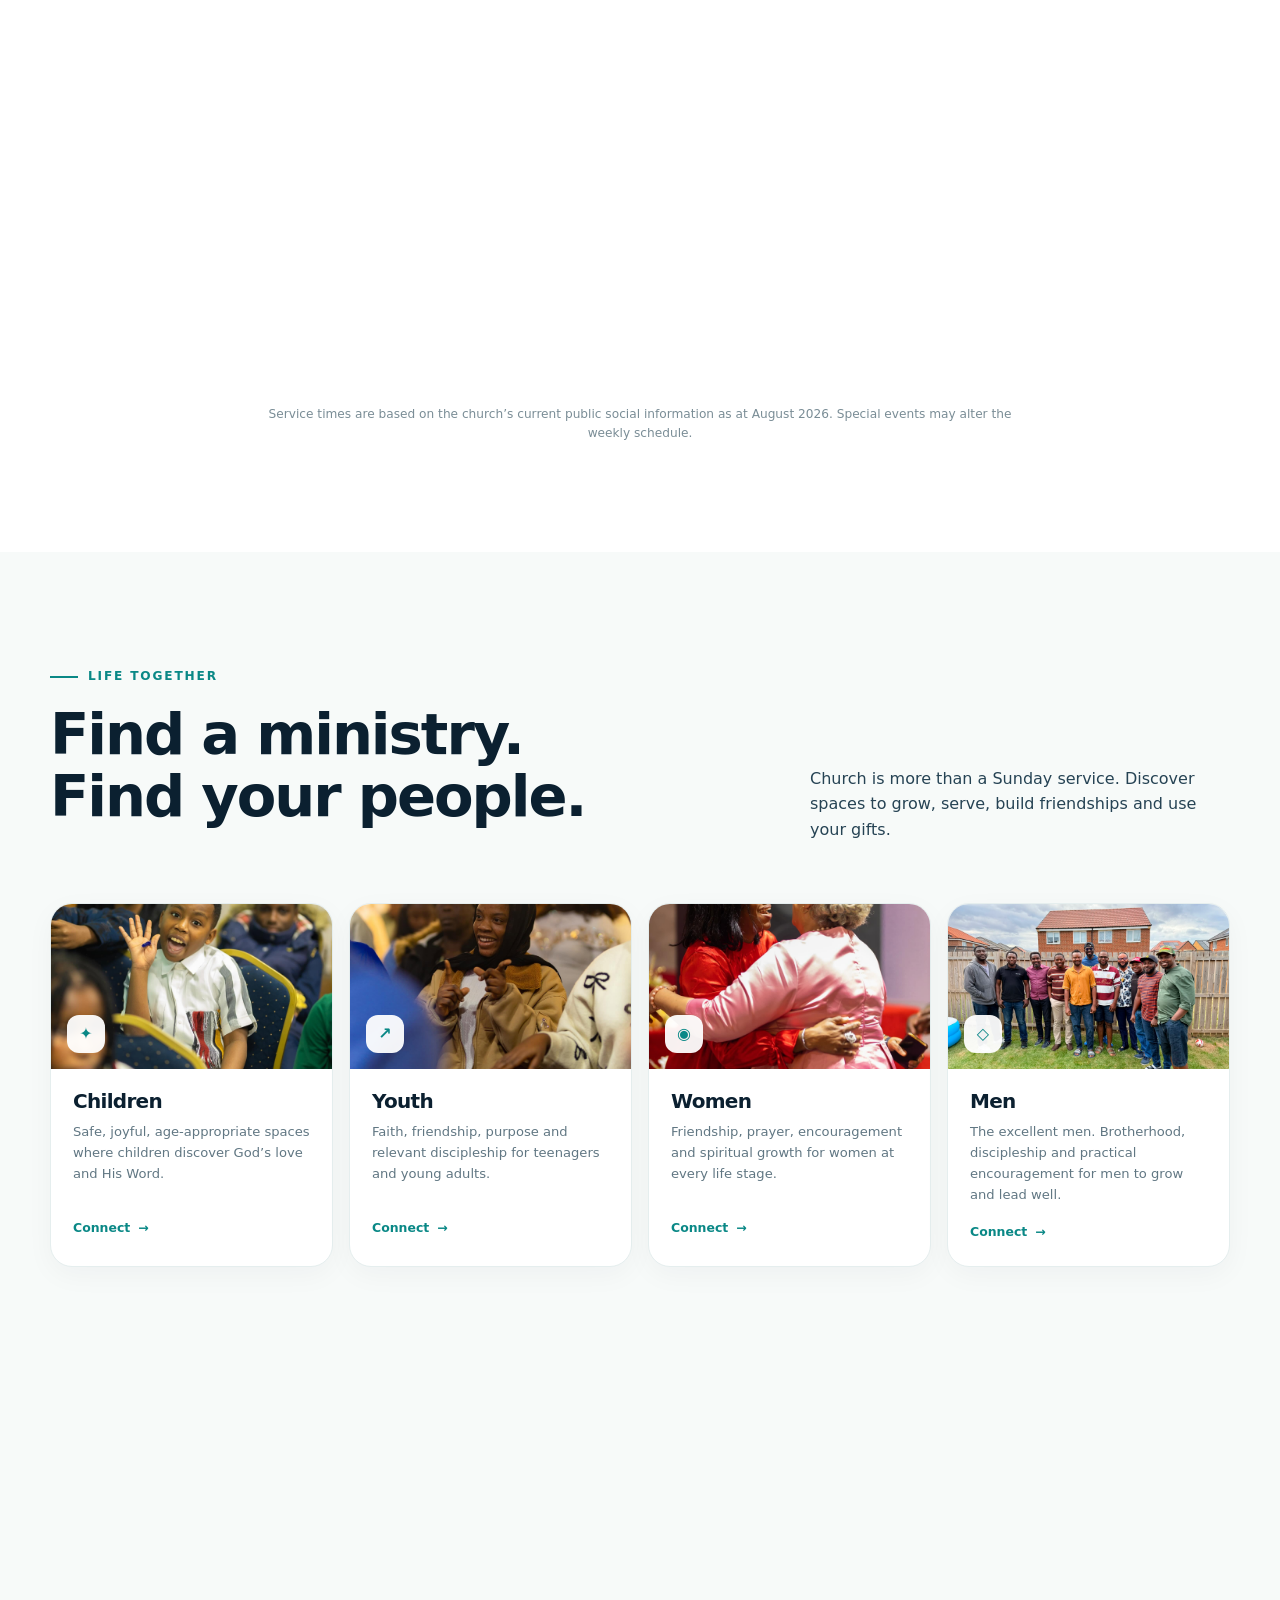
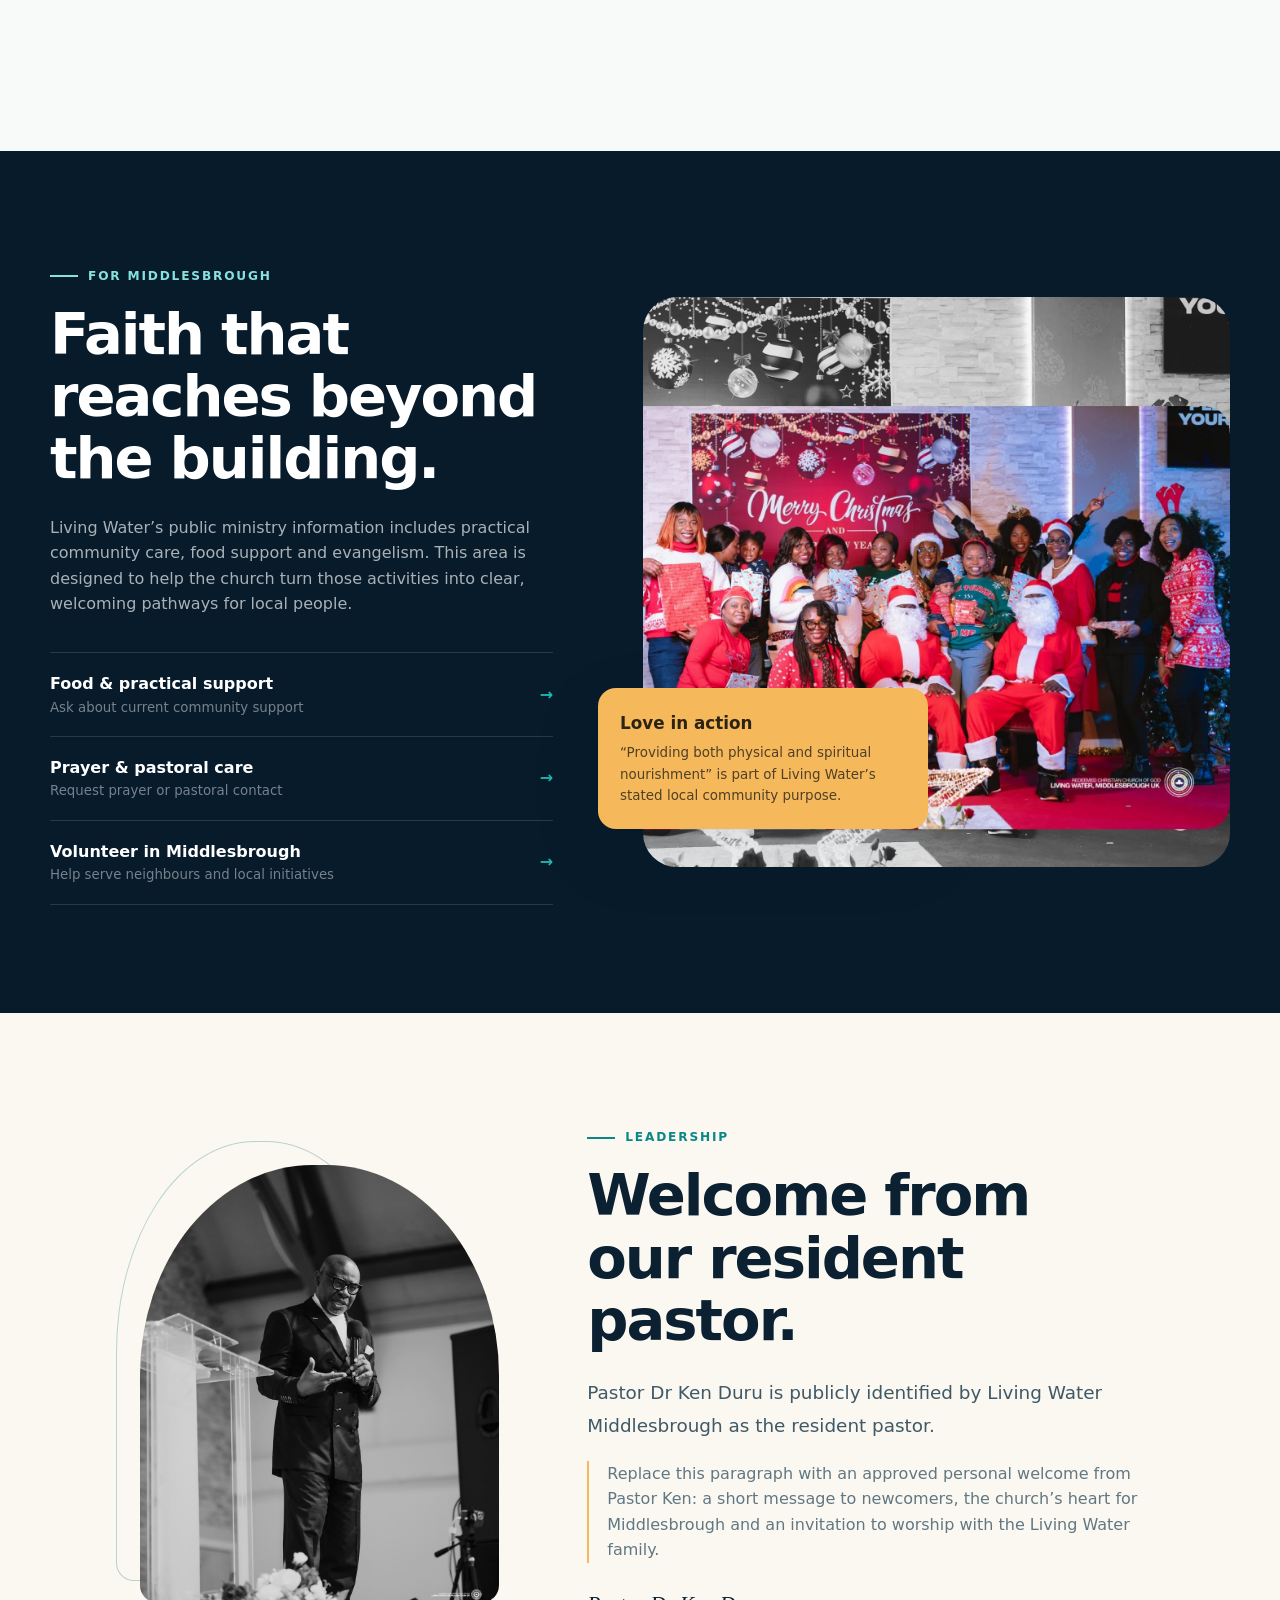
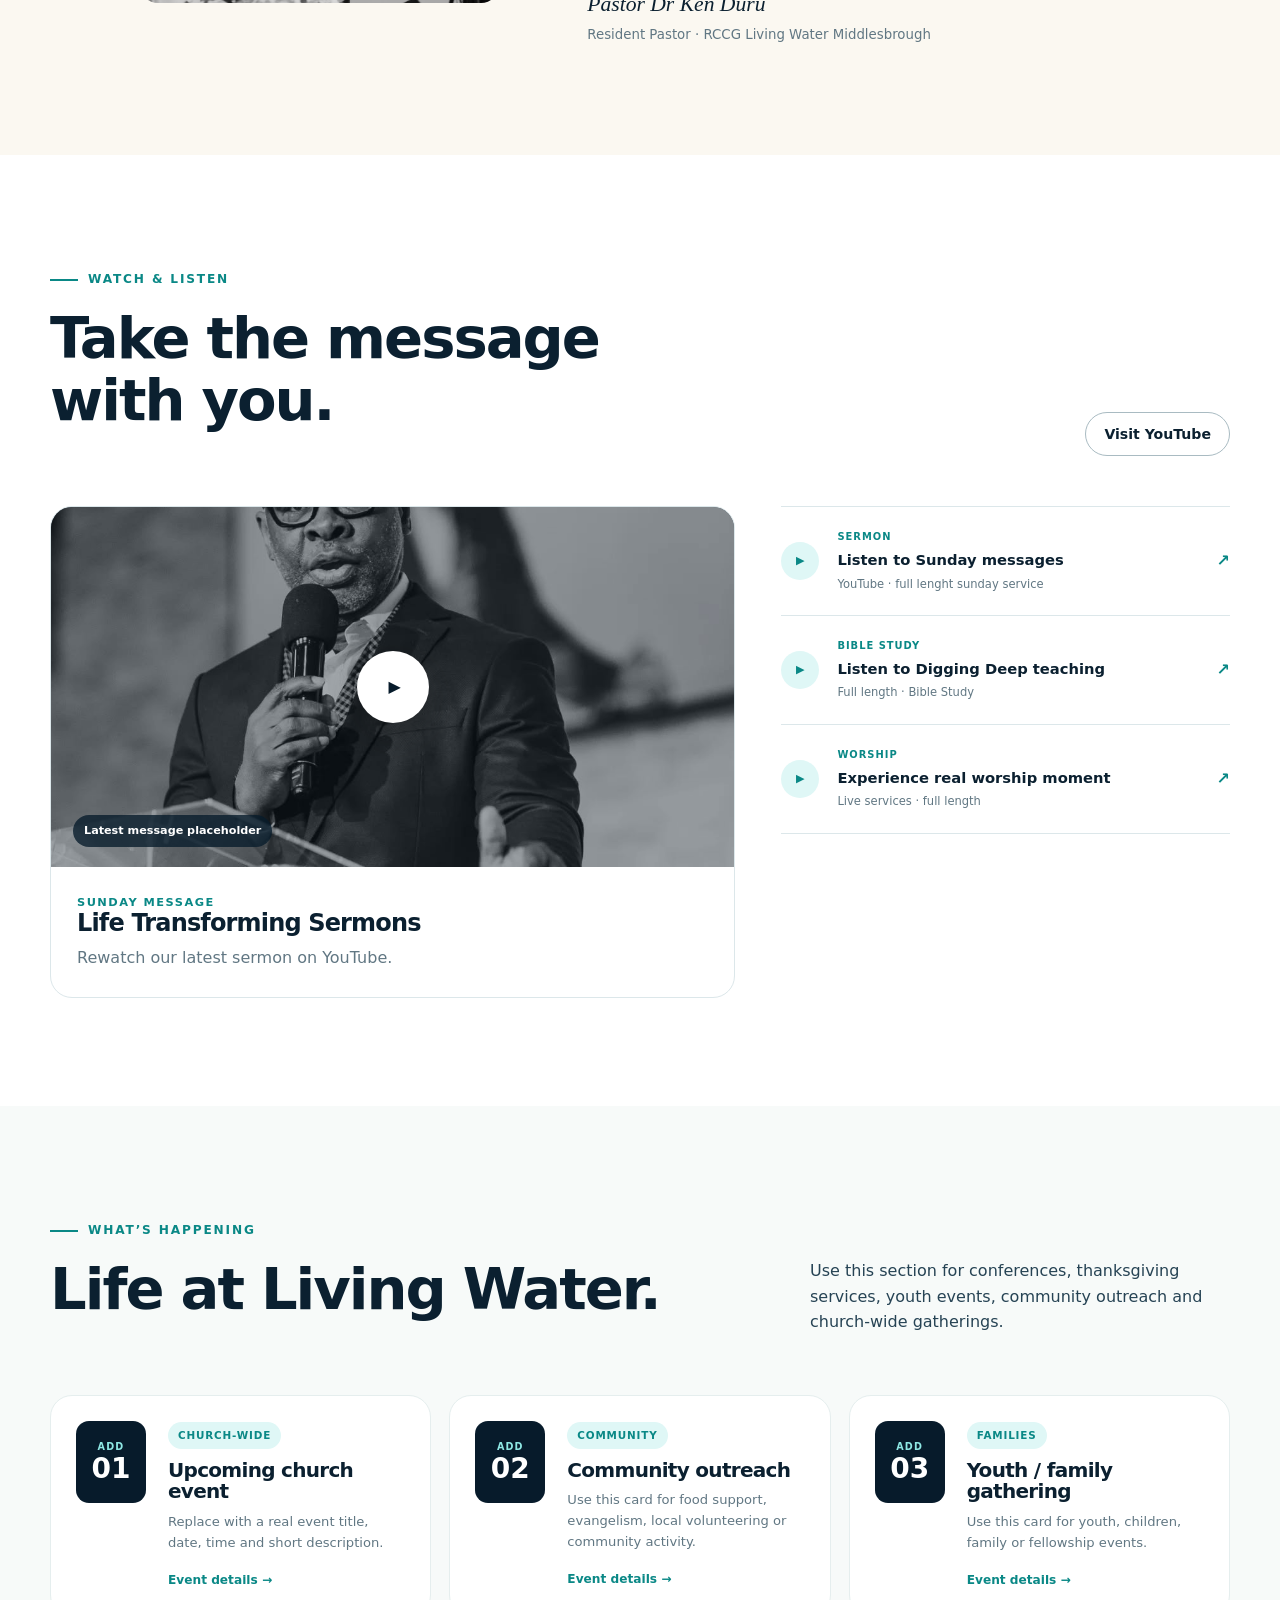
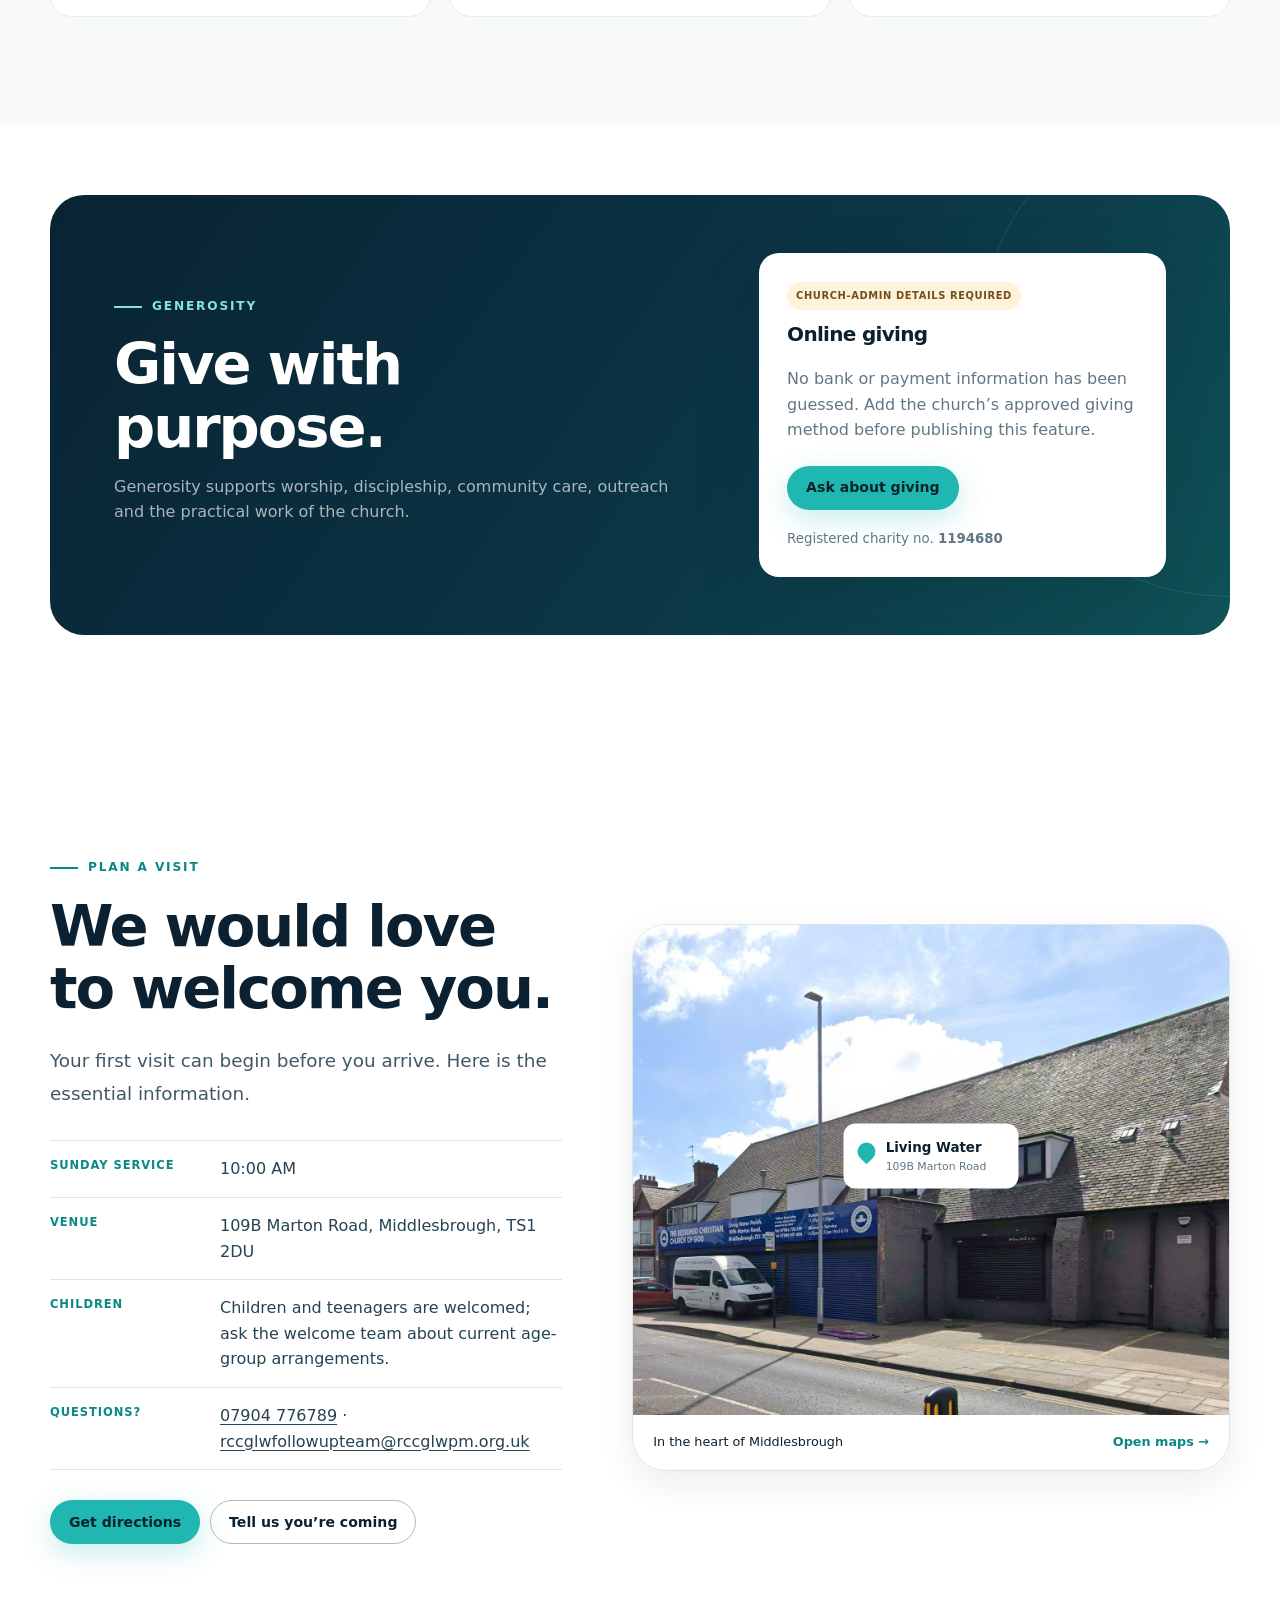
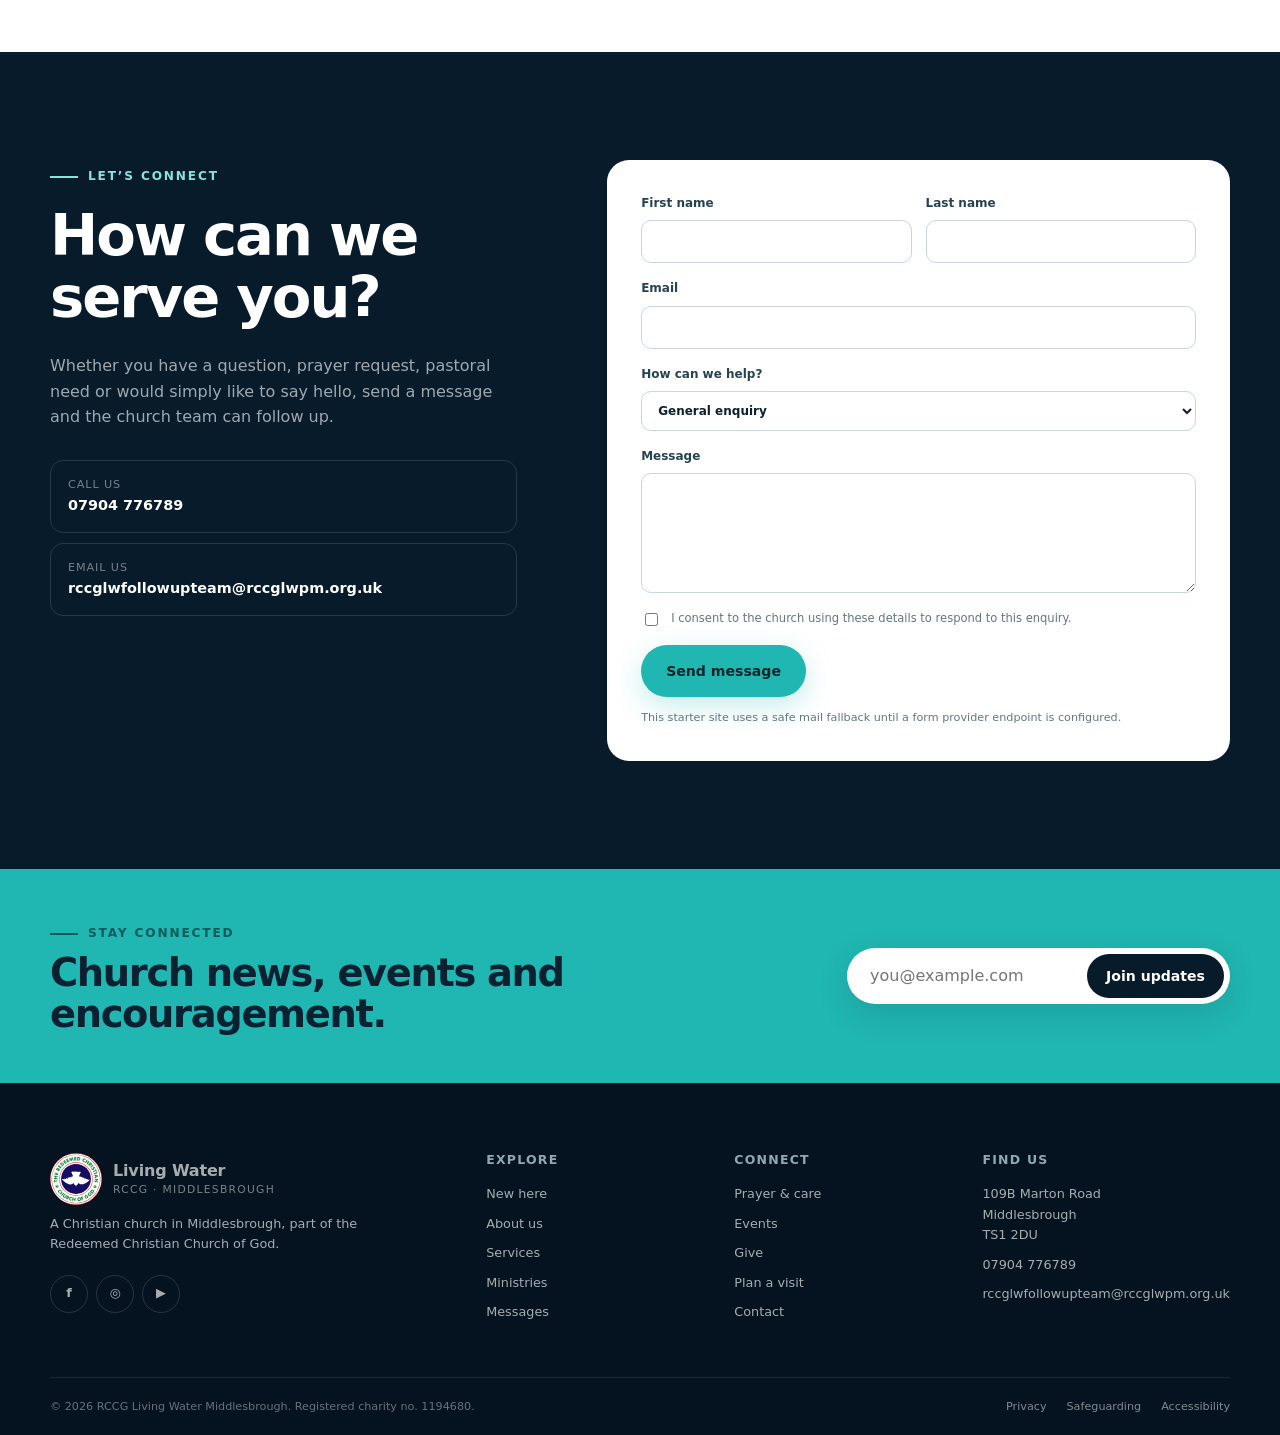
==== commit 2f06b9b5: "Update index.html initial commit" ====
--- a/index.html
+++ b/index.html
@@ -26,7 +26,7 @@
         <img src="assets/images/logo-placeholder.svg" alt="" width="48" height="48" />
         <span class="brand-copy">
           <strong>Living Water</strong>
-          <small>RCCG · Middlesbrough</small>
+          <small>RCCG · Middlesbrough, United Kingdowm</small>
         </span>
       </a>
       <nav class="desktop-nav" aria-label="Primary navigation">
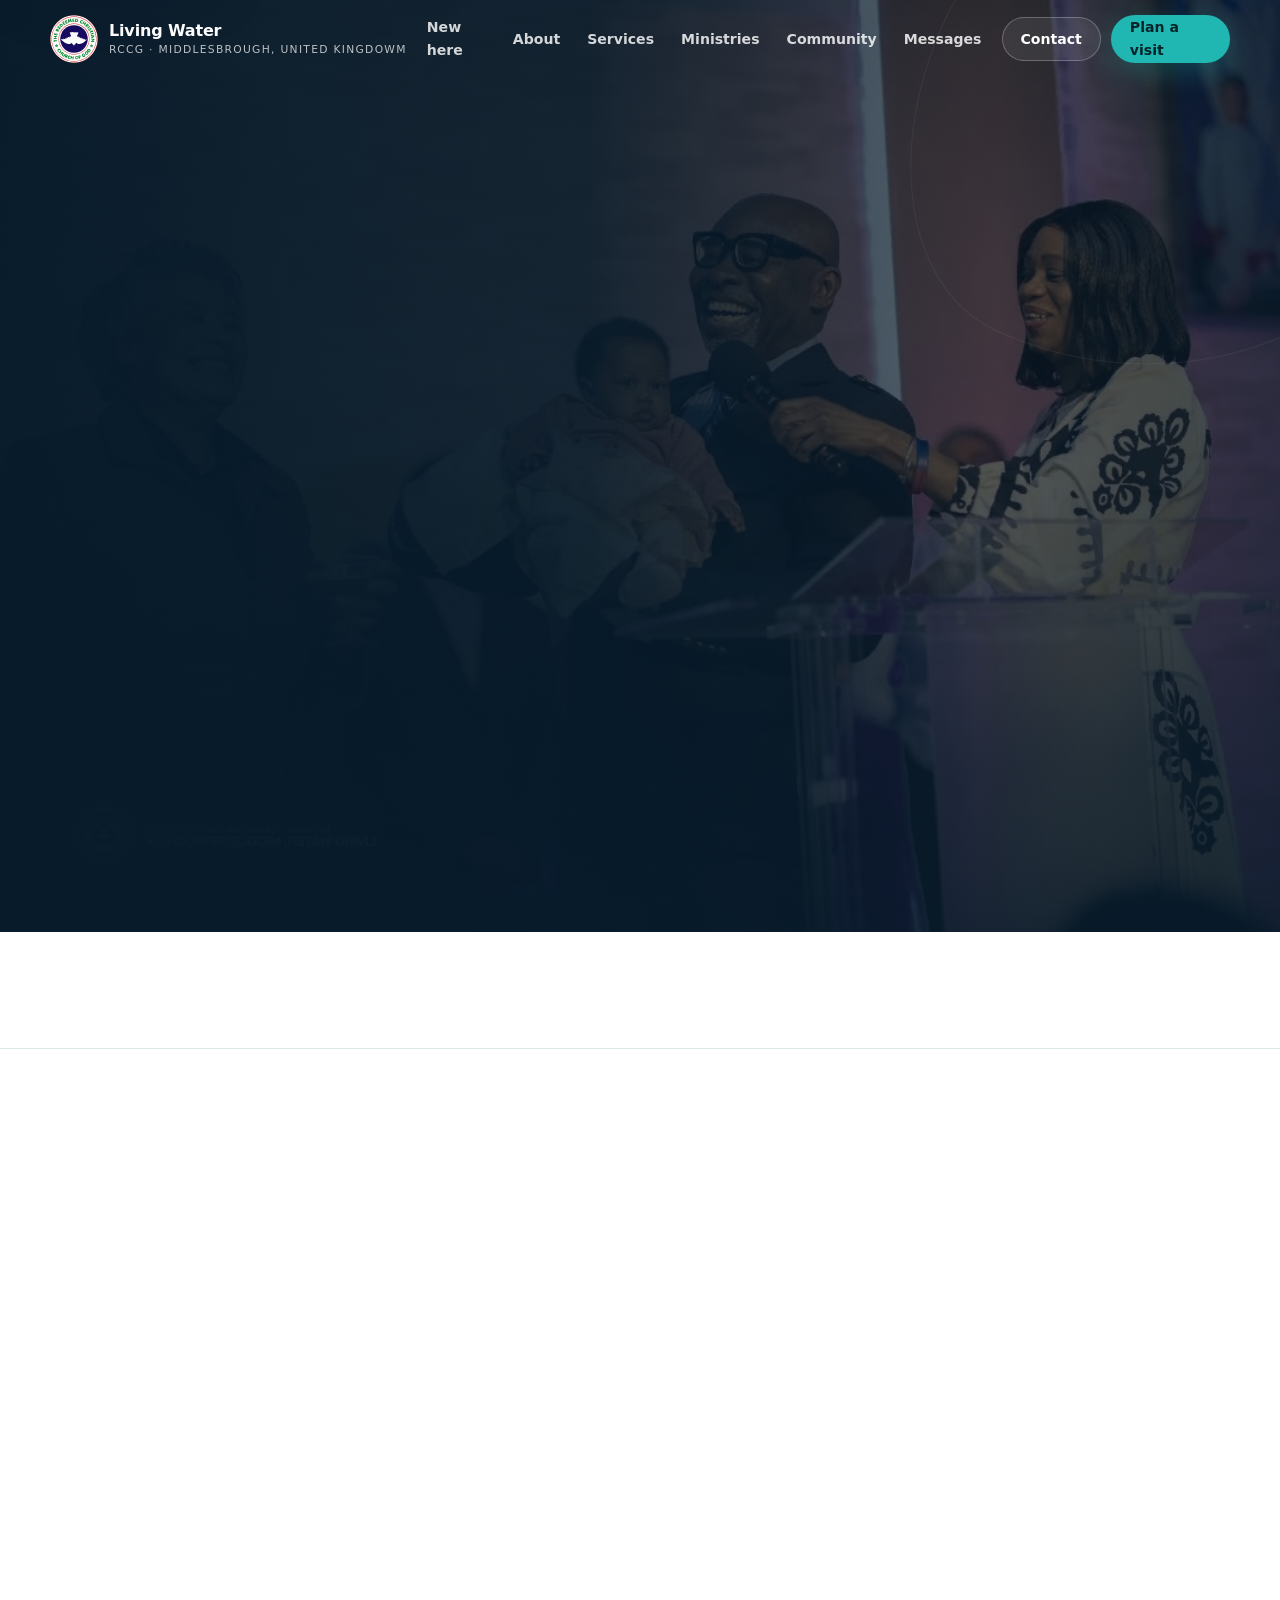
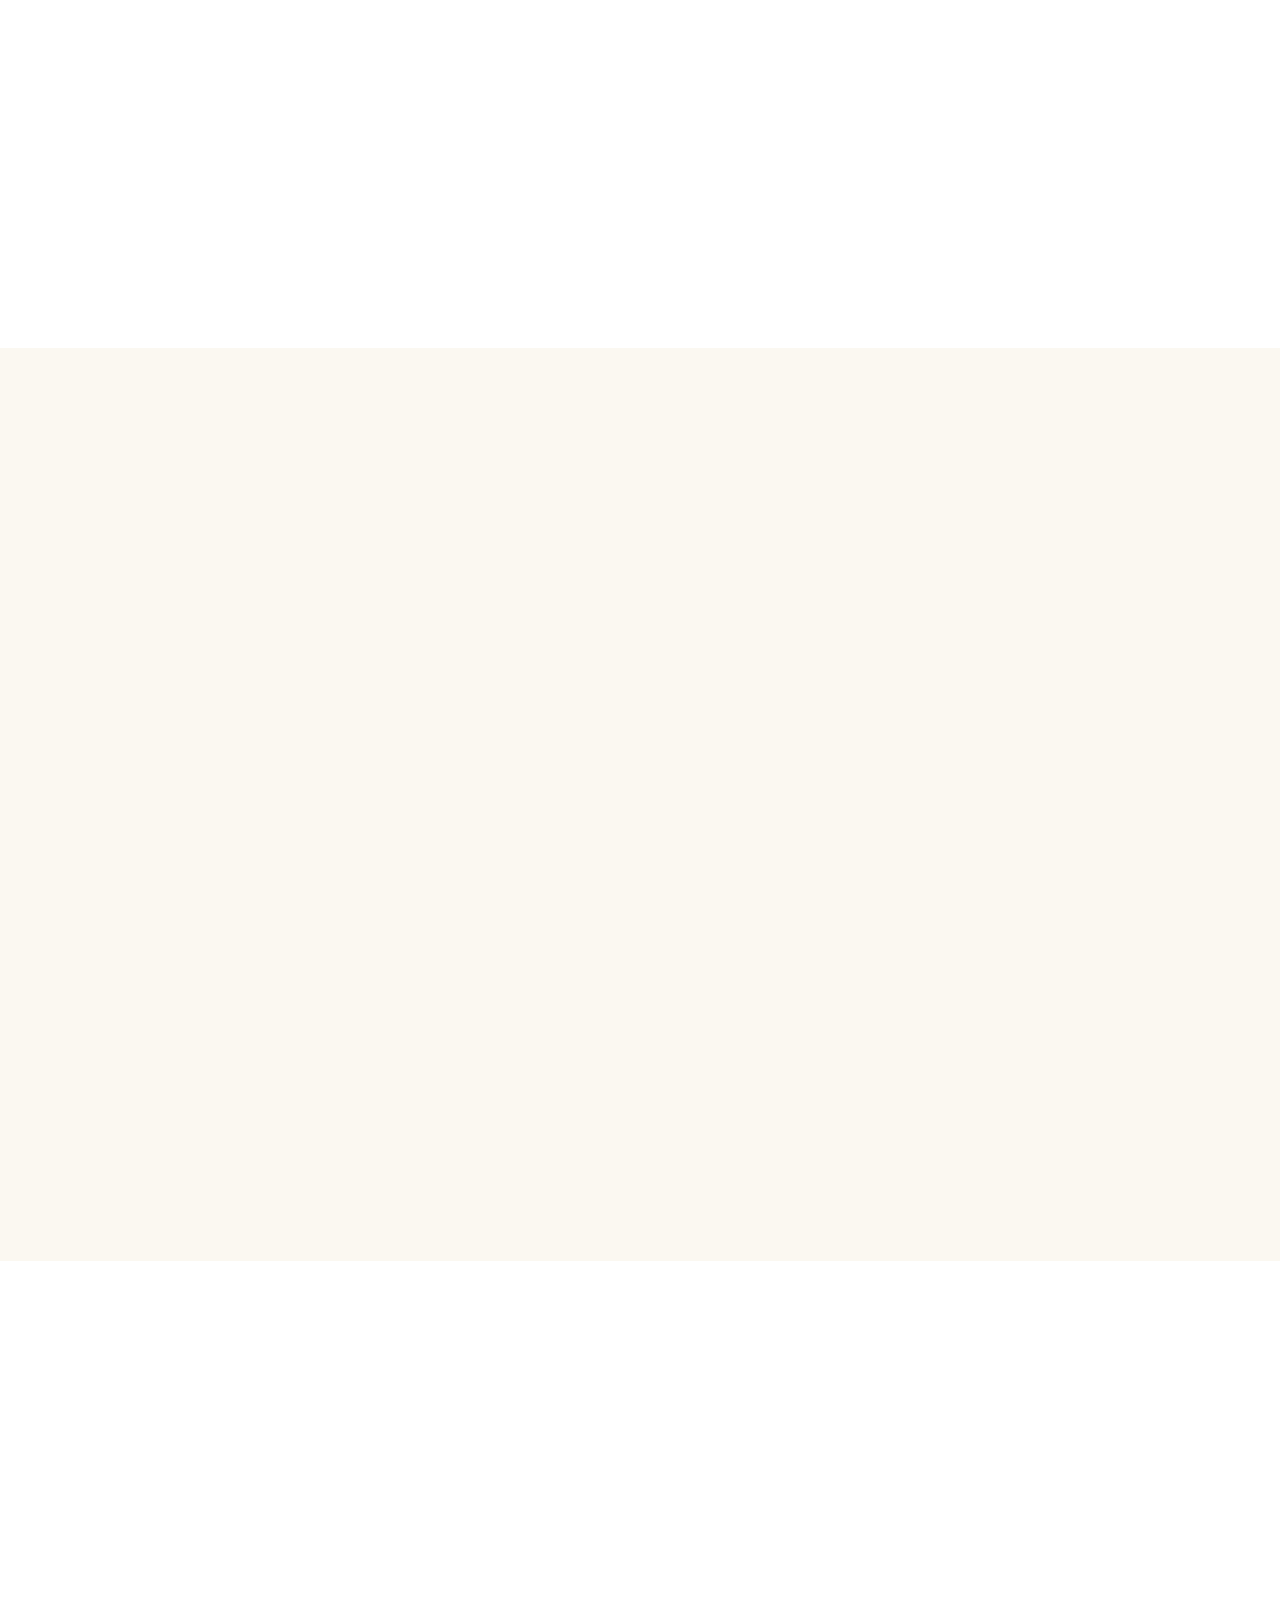
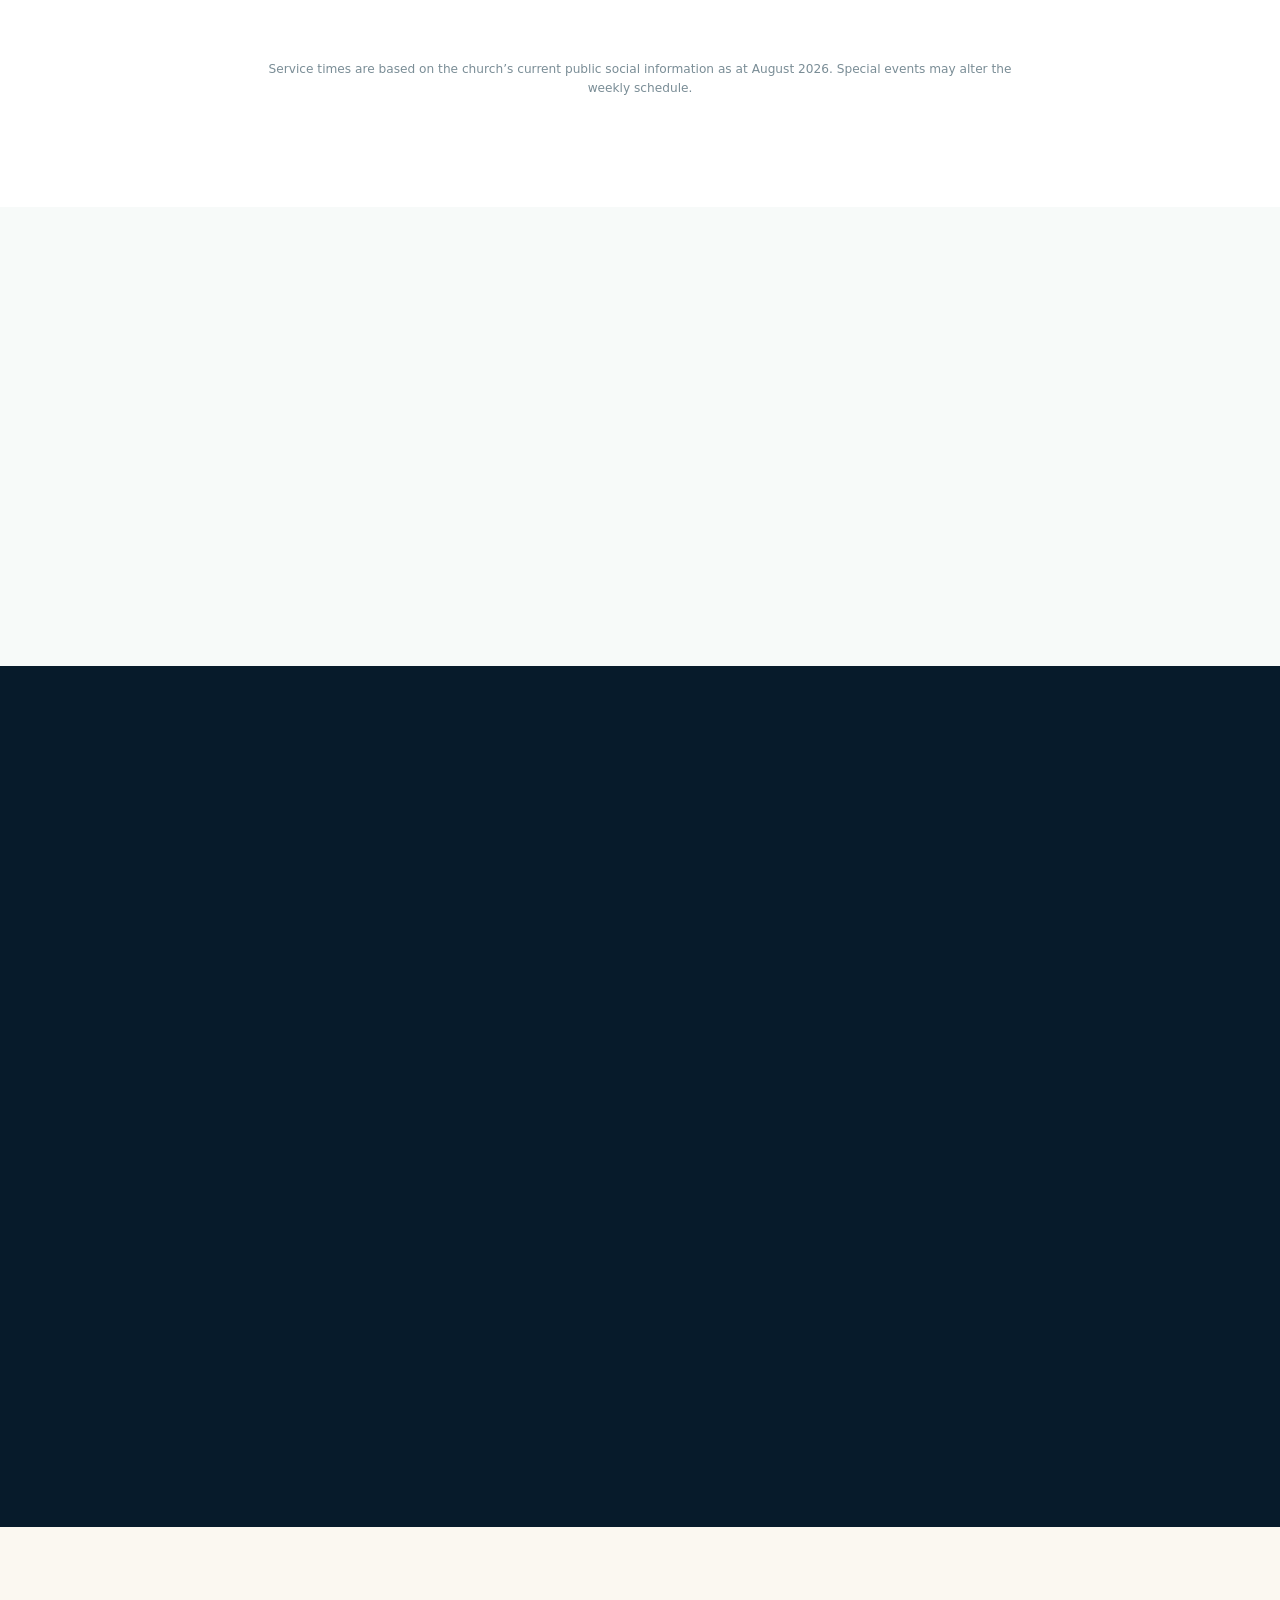
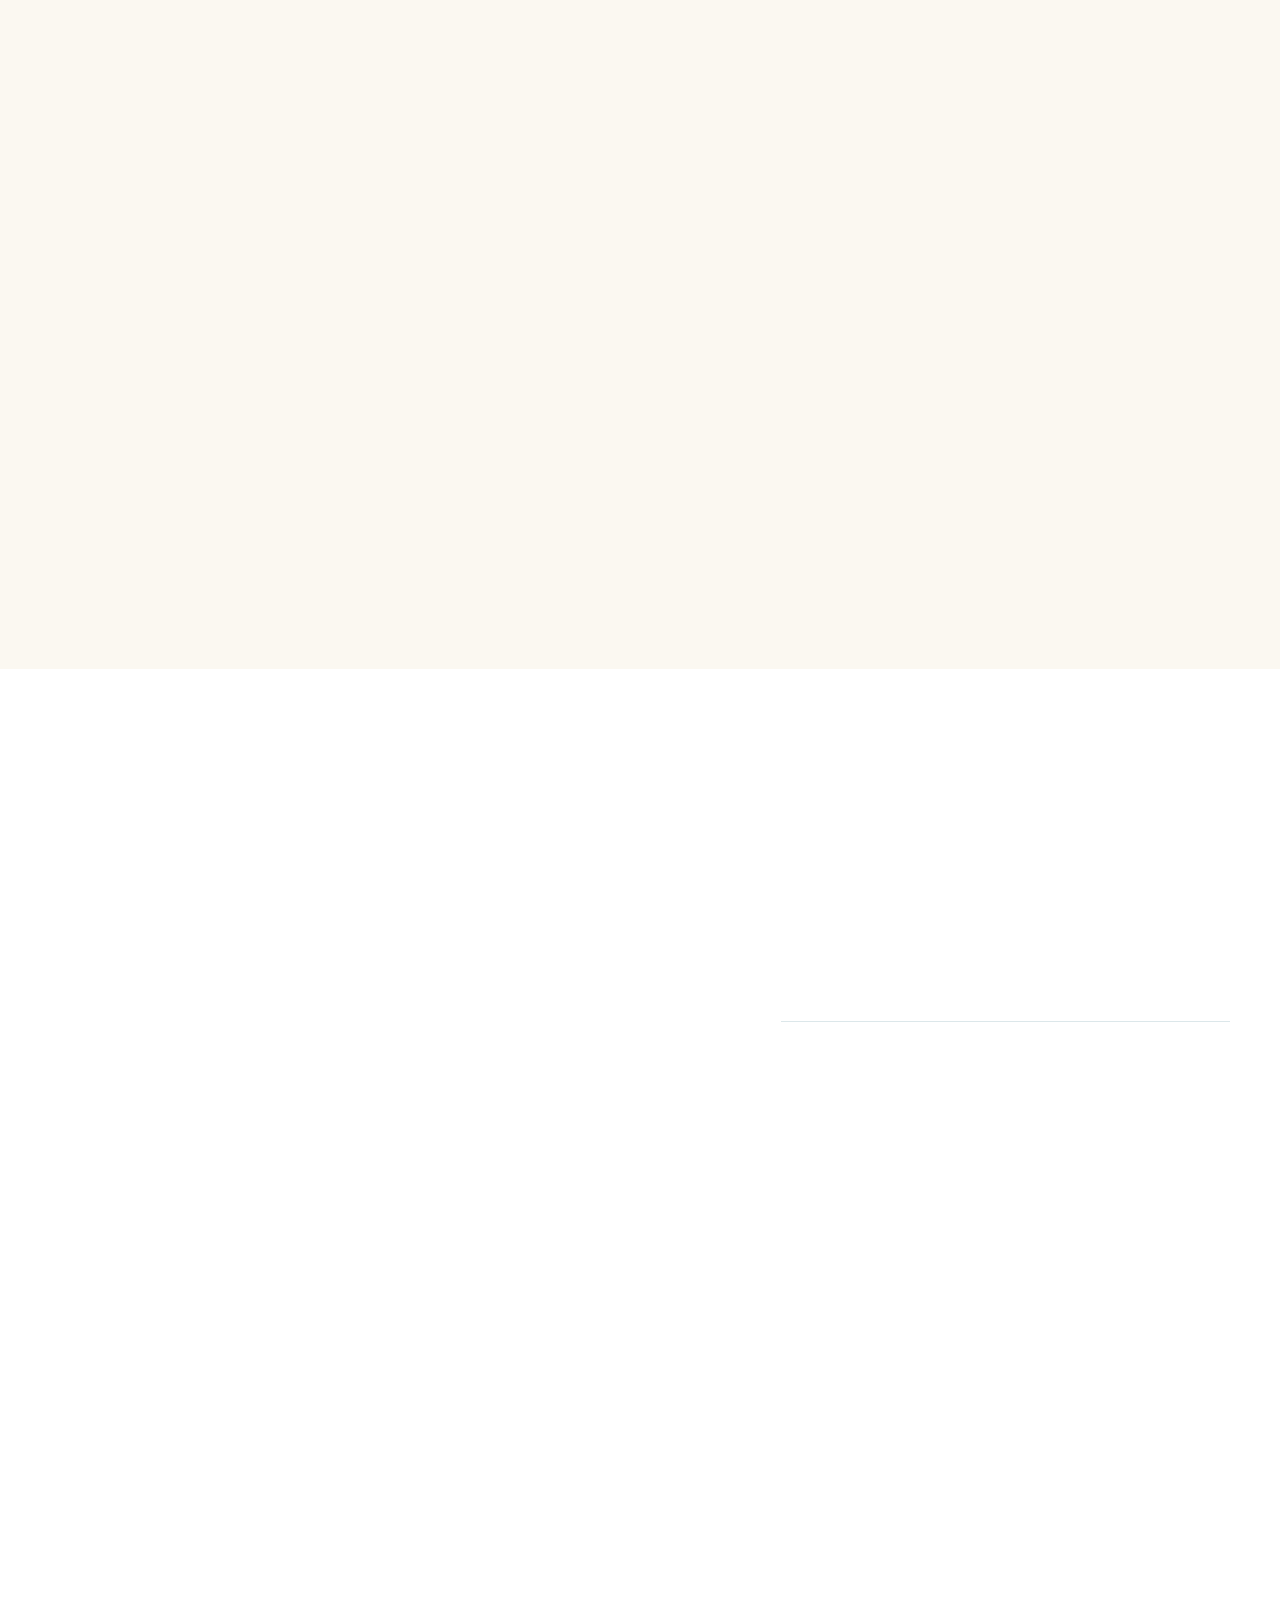
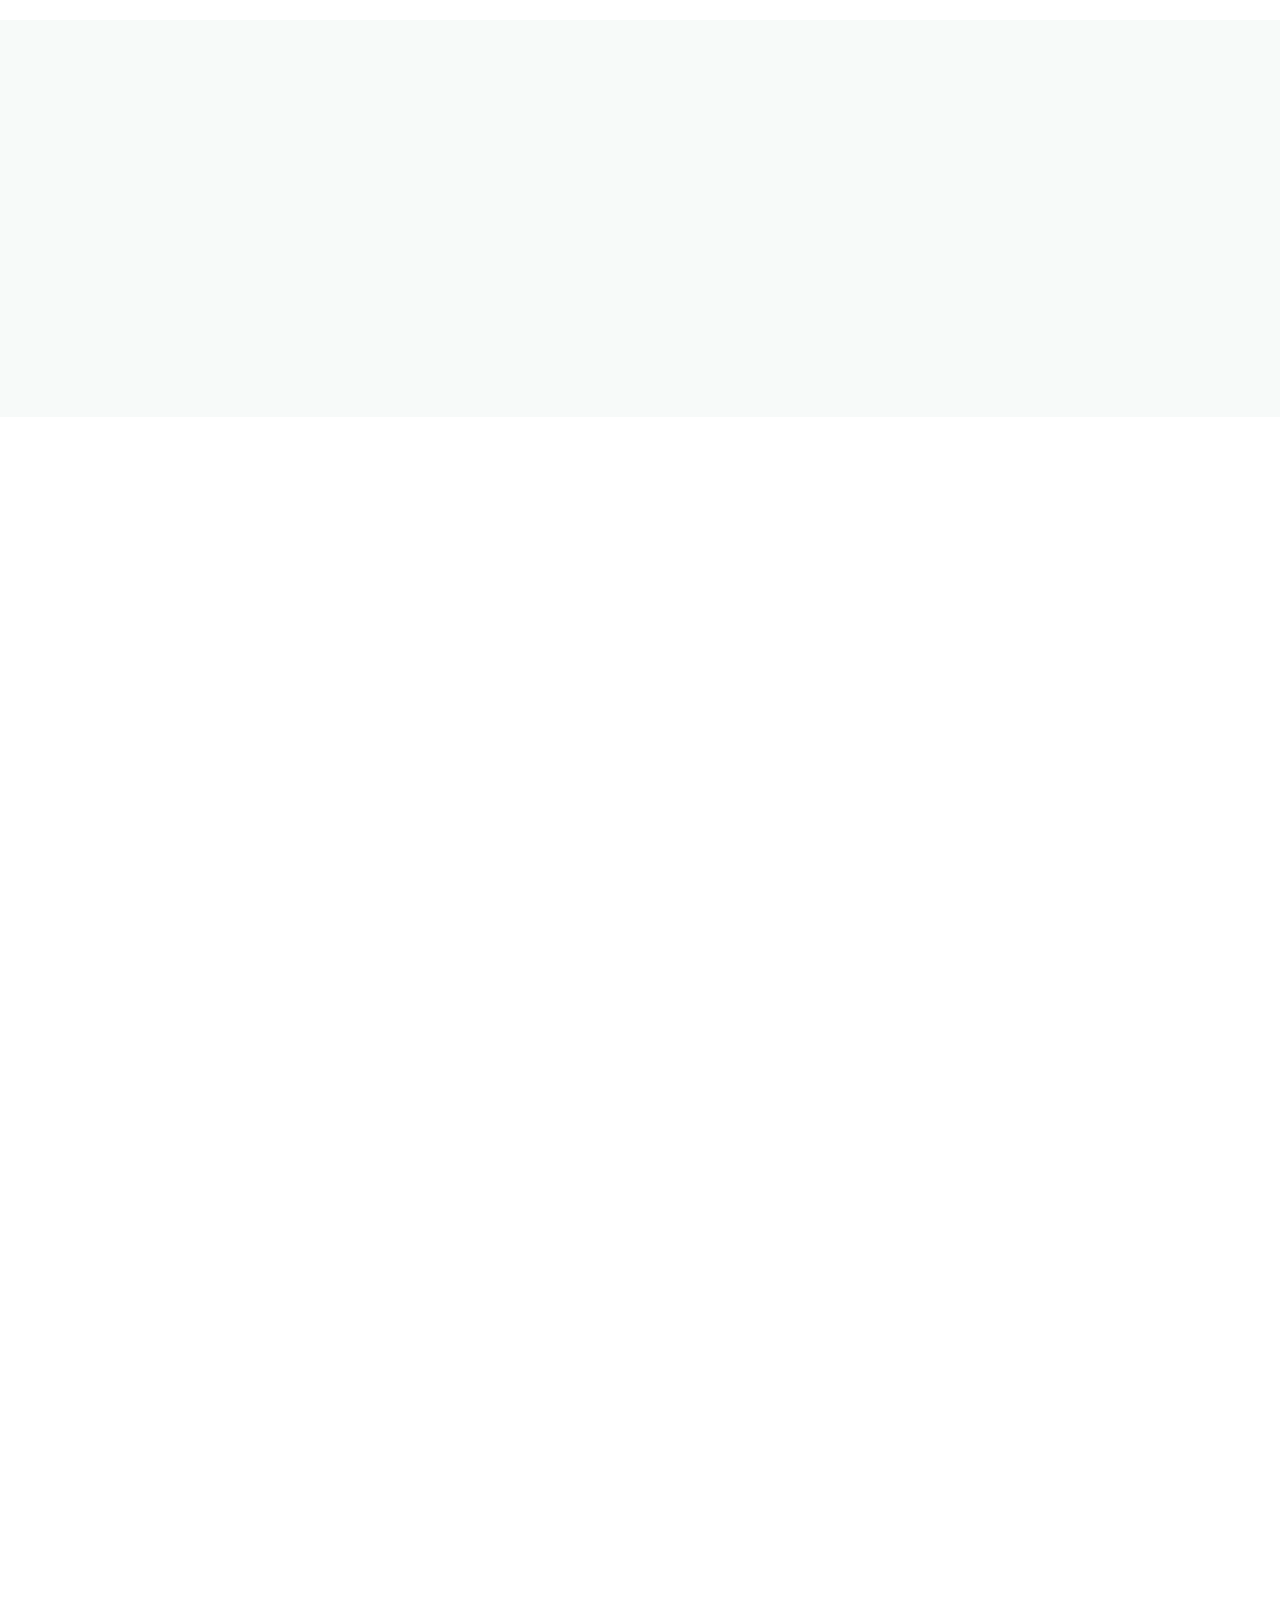
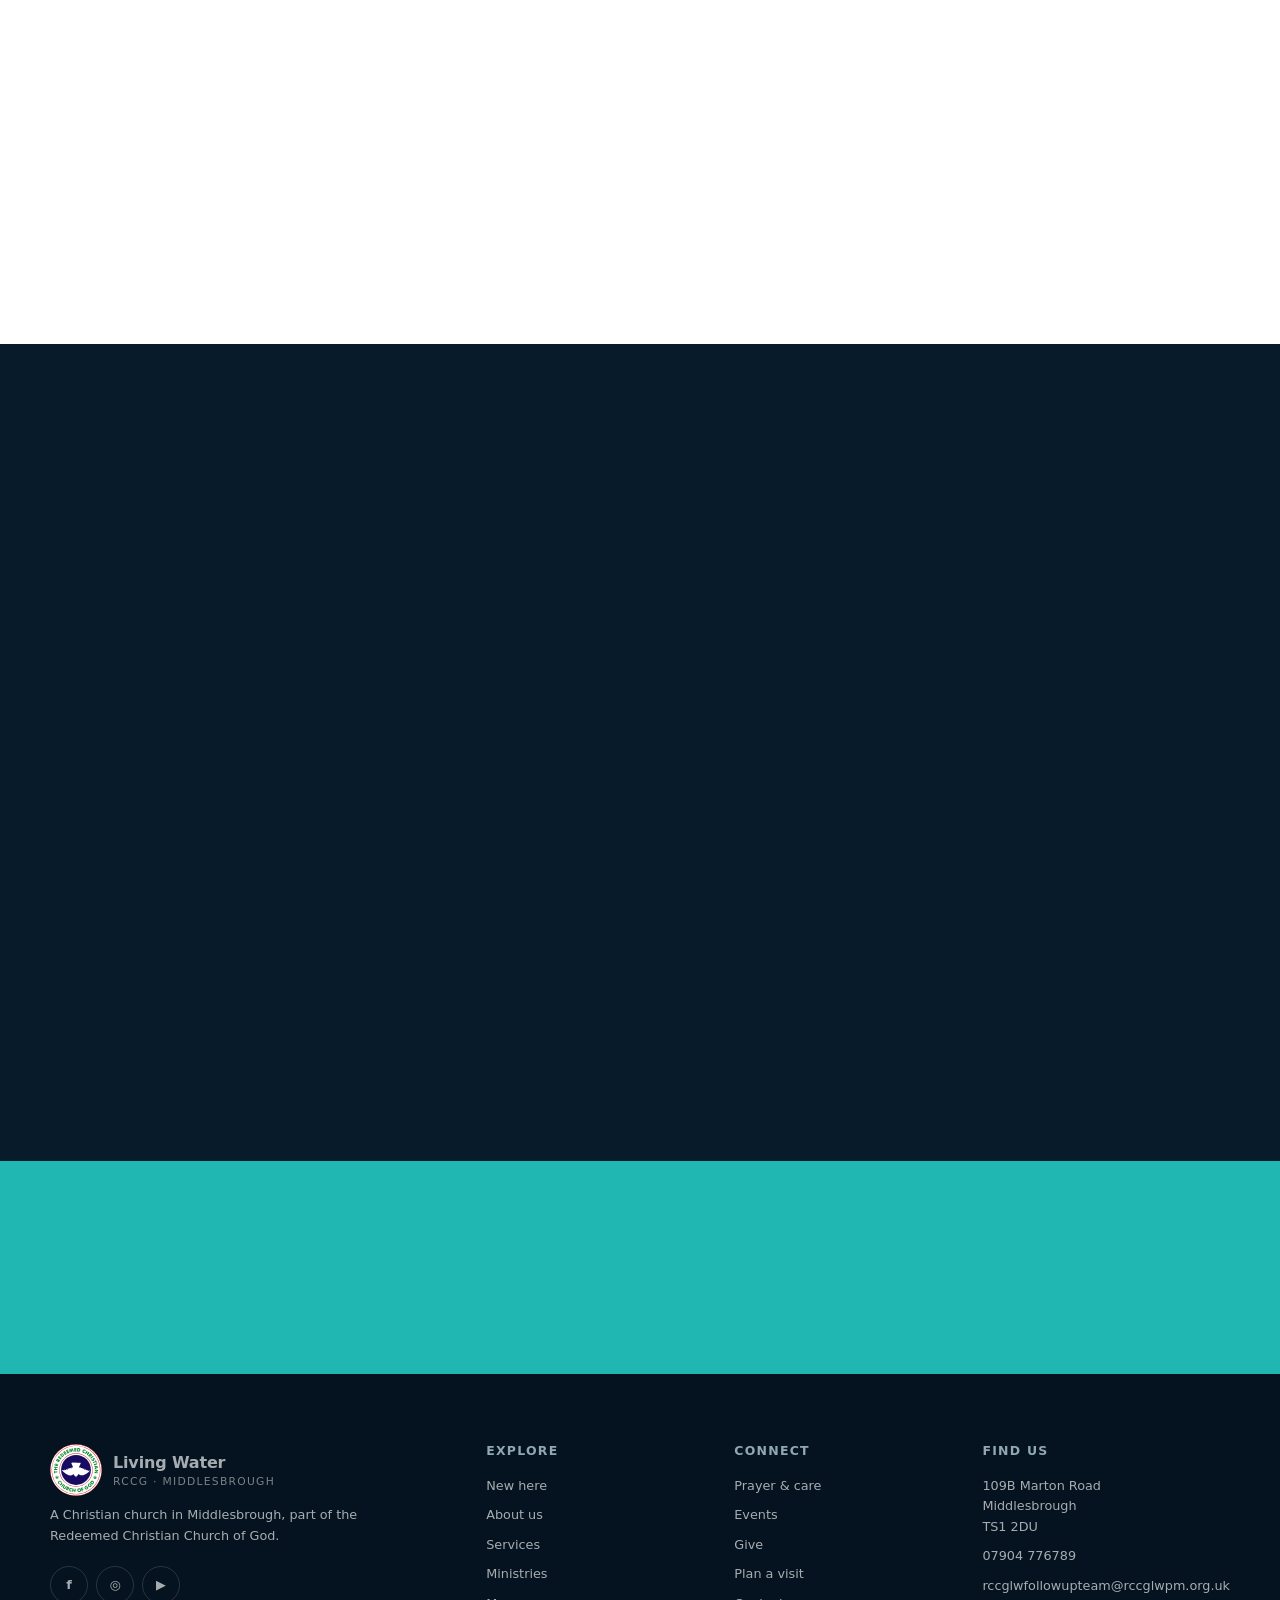
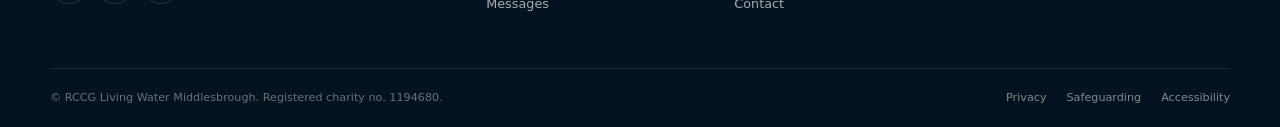
==== commit 944fbd2f: "test test" ====
--- a/index.html
+++ b/index.html
@@ -203,7 +203,7 @@
       <div class="container pastor-grid">
         <div class="pastor-photo" data-reveal>
           <!-- <img src="assets/images/pastor-placeholder.svg" alt="Portrait placeholder for Pastor Dr Ken Duru — replace with an authorised photograph" loading="lazy" /> -->
-          <img src="assets/images/pastor-placeholder.jpeg" alt="Portrait placeholder for Pastor Dr Ken Duru — replace with an authorised photograph" loading="lazy" />
+          <img src="assets/images/pastor-placeholder.jpeg" alt="Pastor Dr Ken Duru — replace with an authorised photograph" loading="lazy" />
         </div>
         <div class="pastor-copy" data-reveal>
           <p class="eyebrow">Leadership</p>
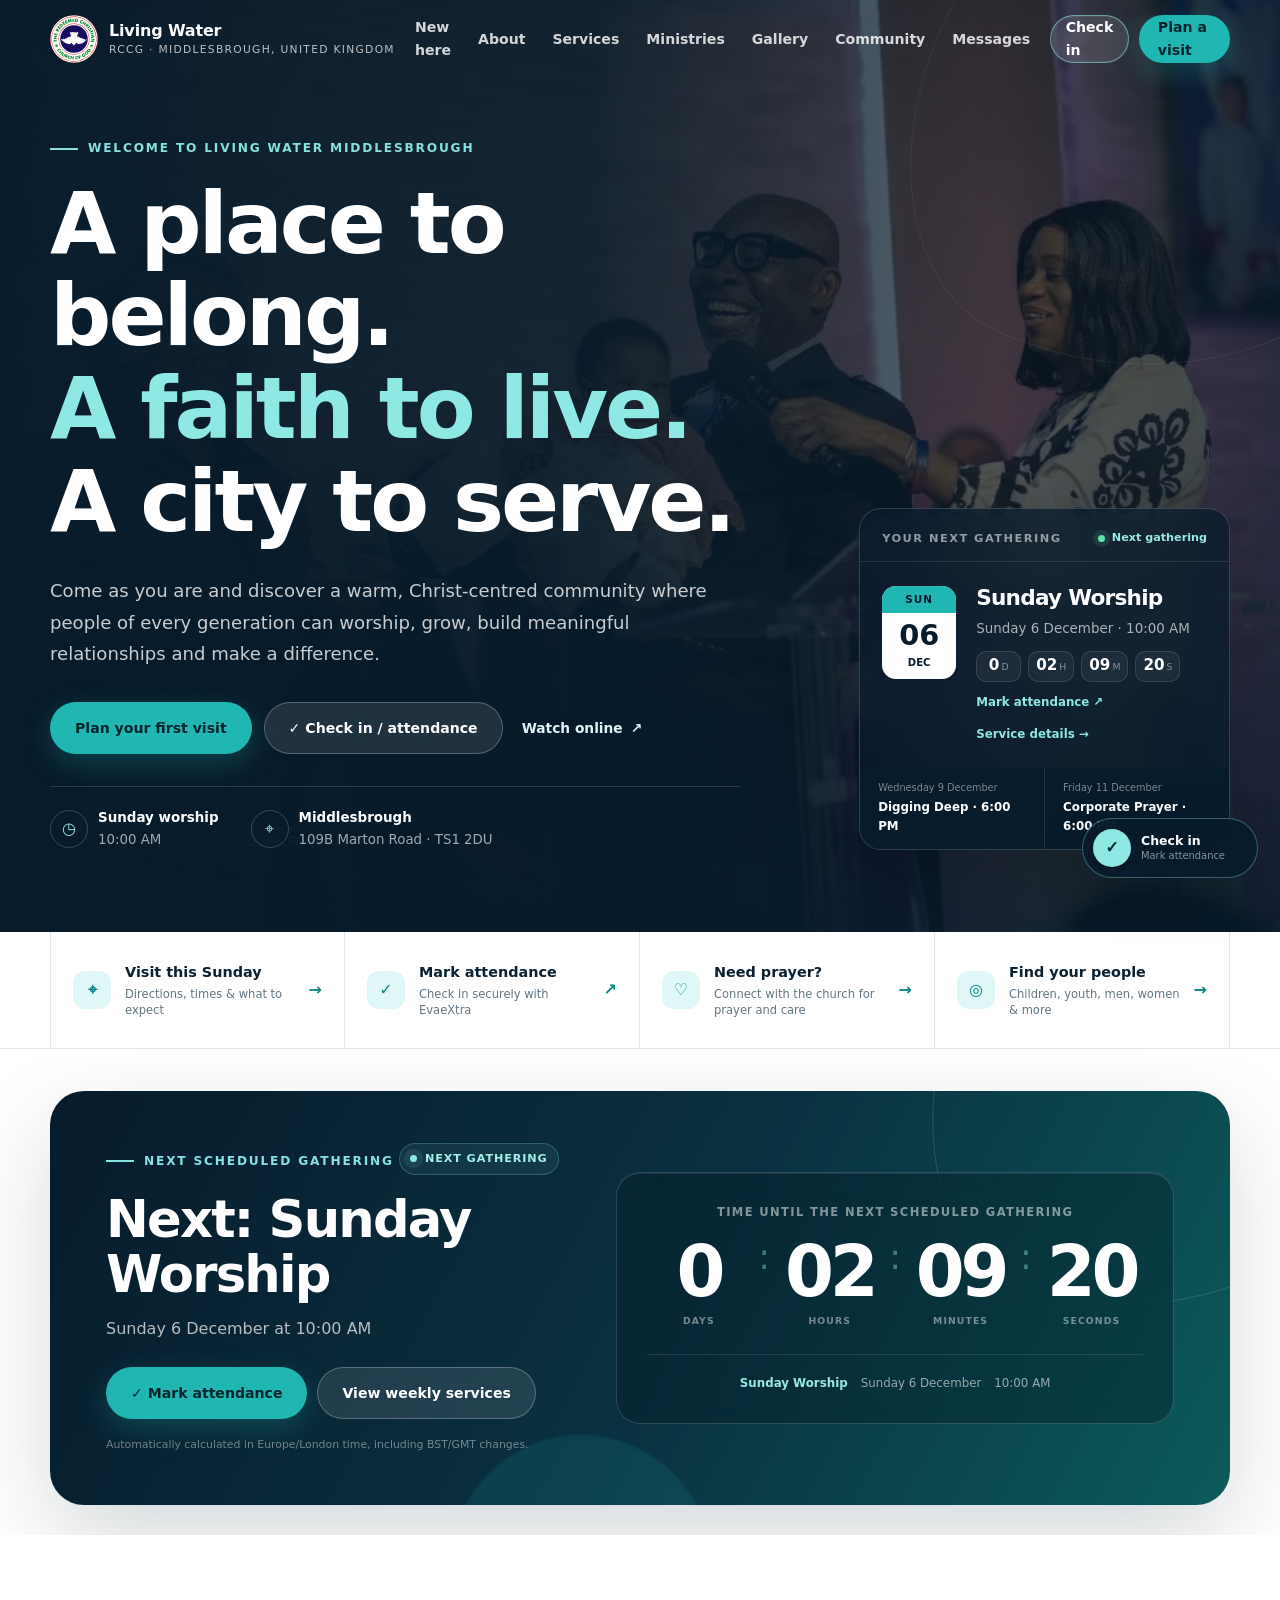
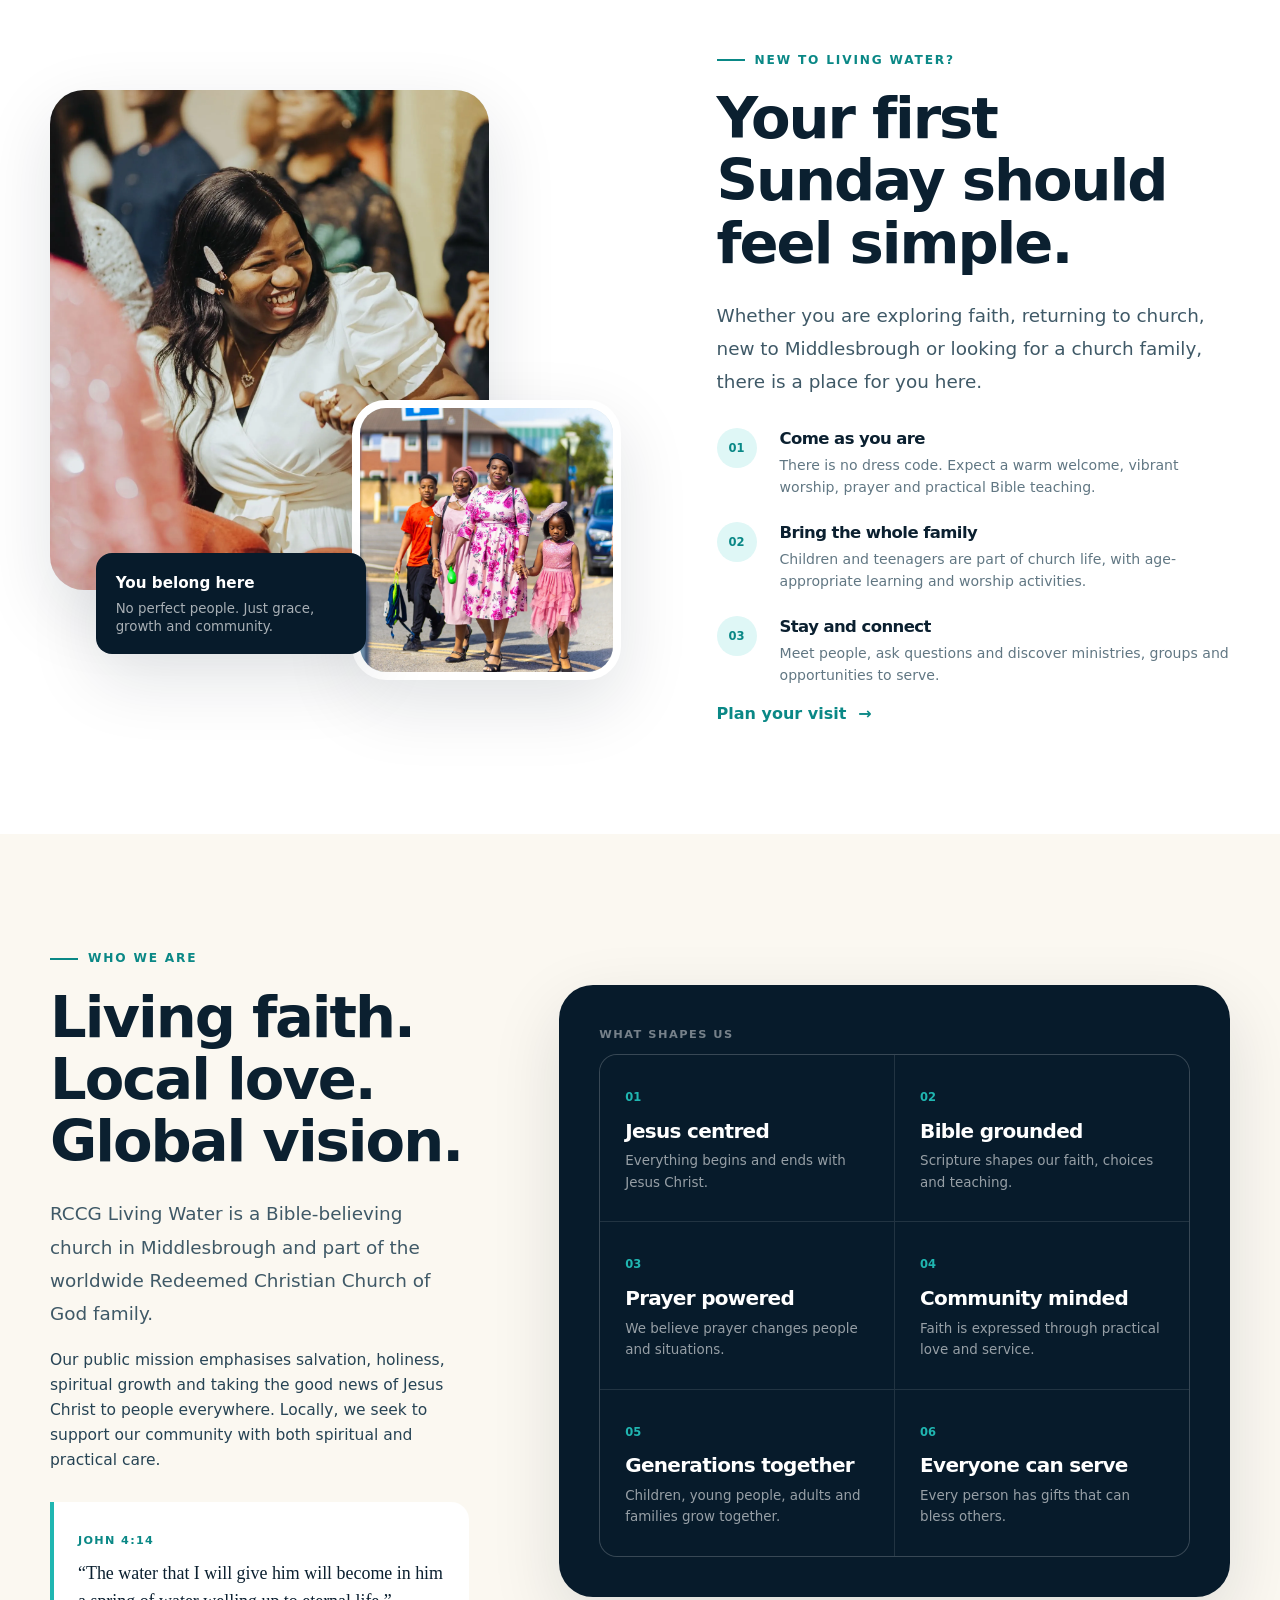
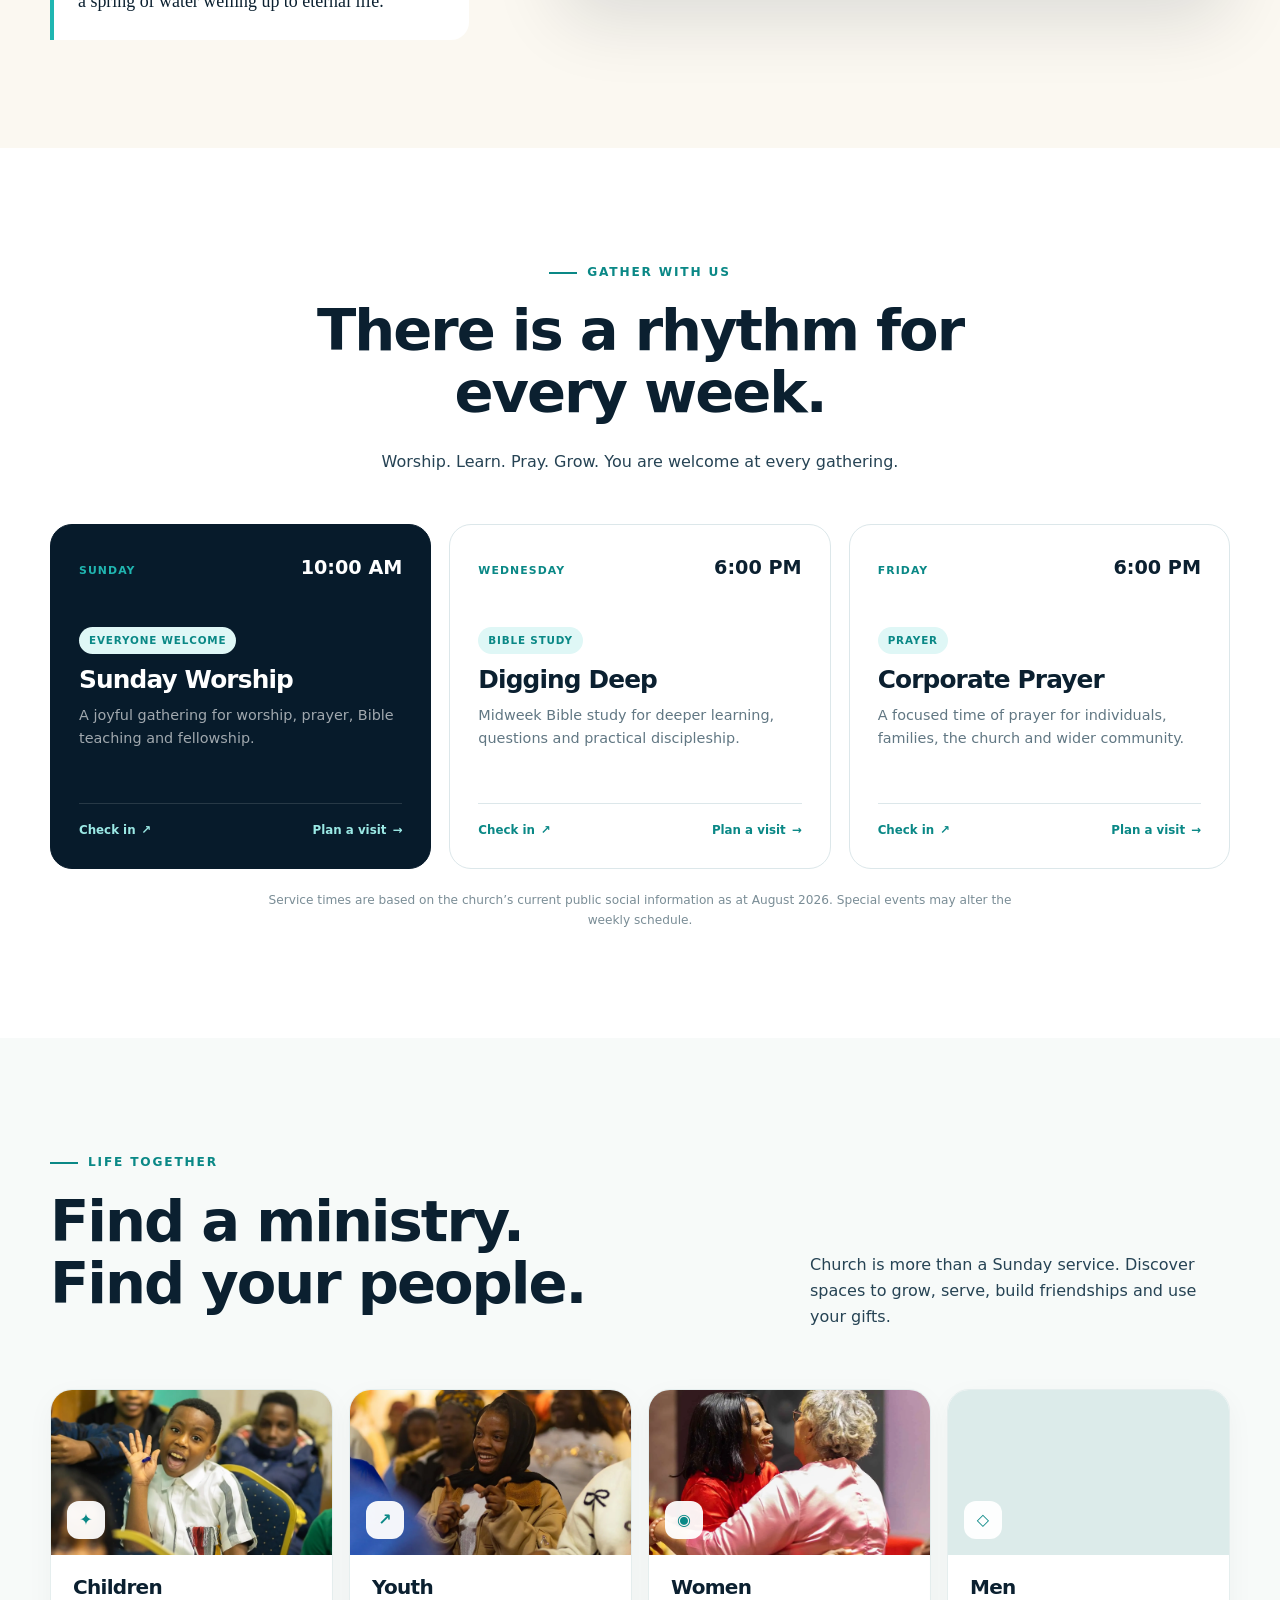
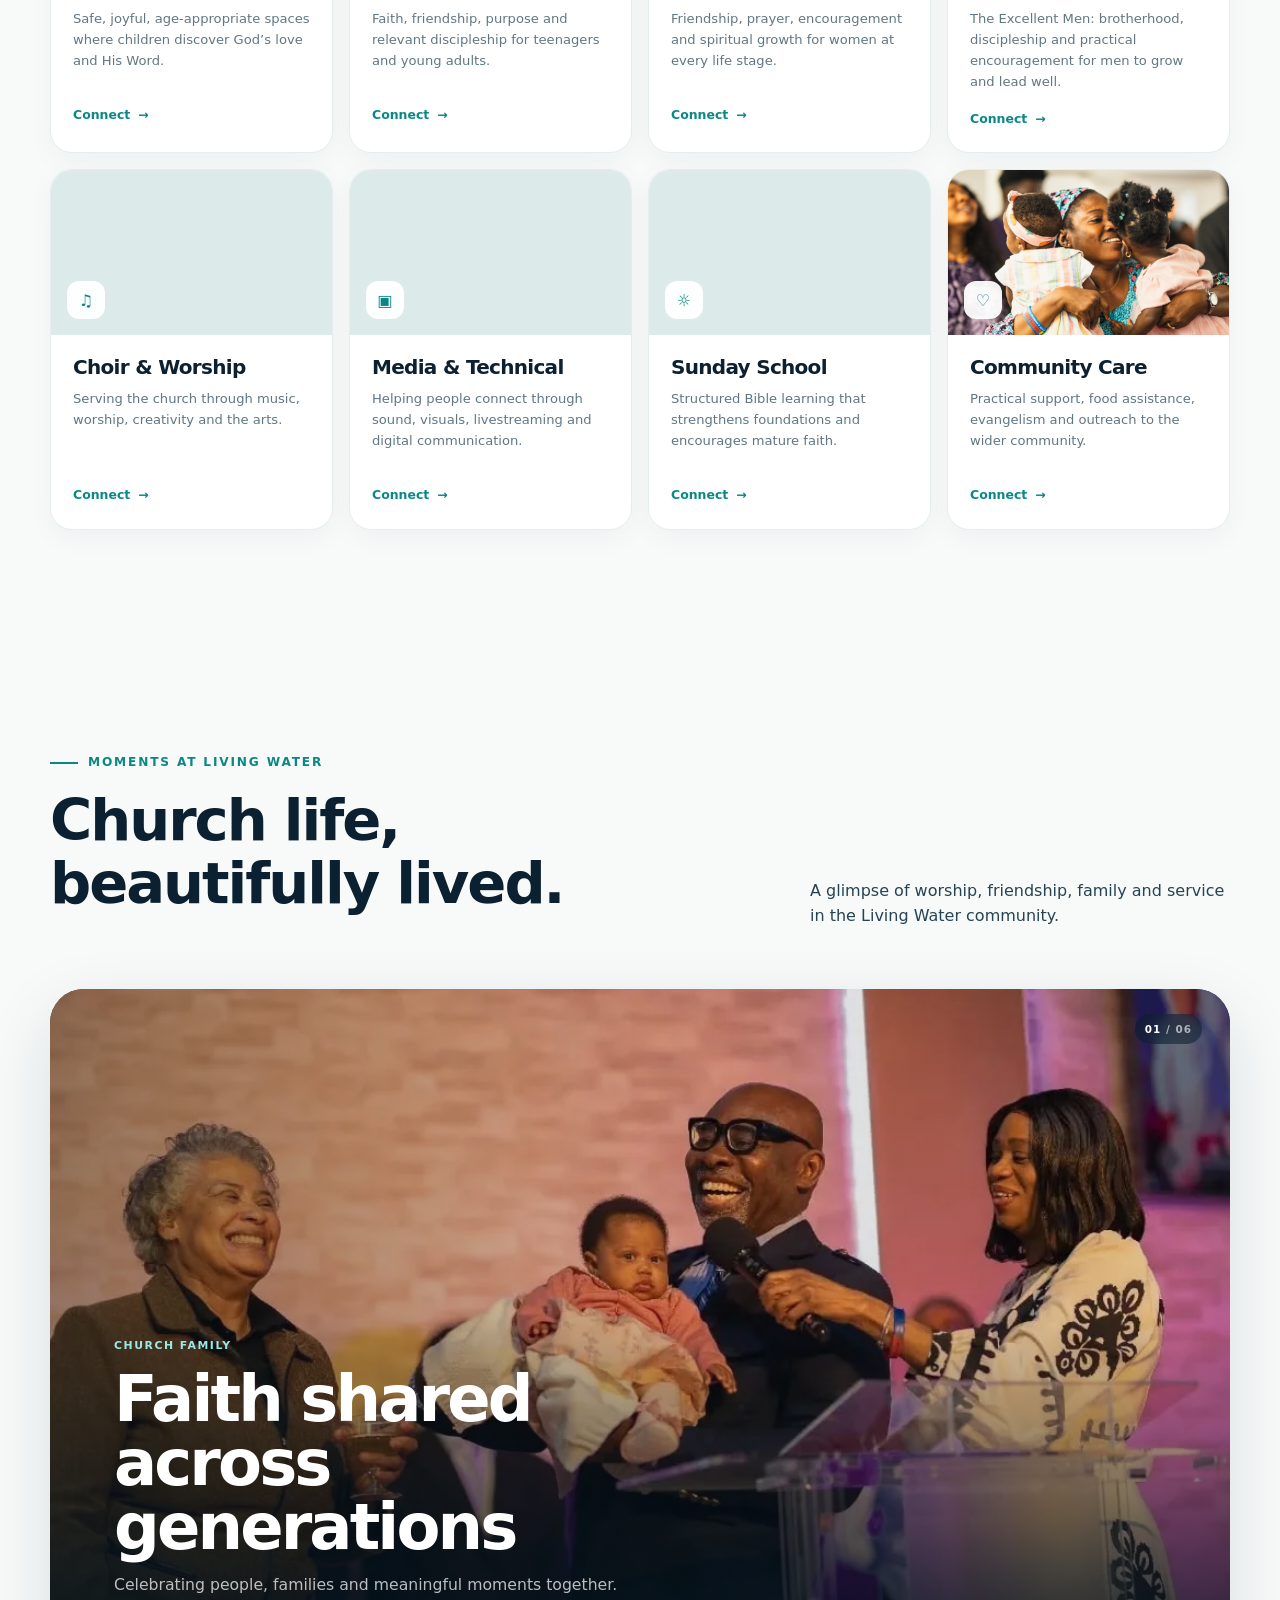
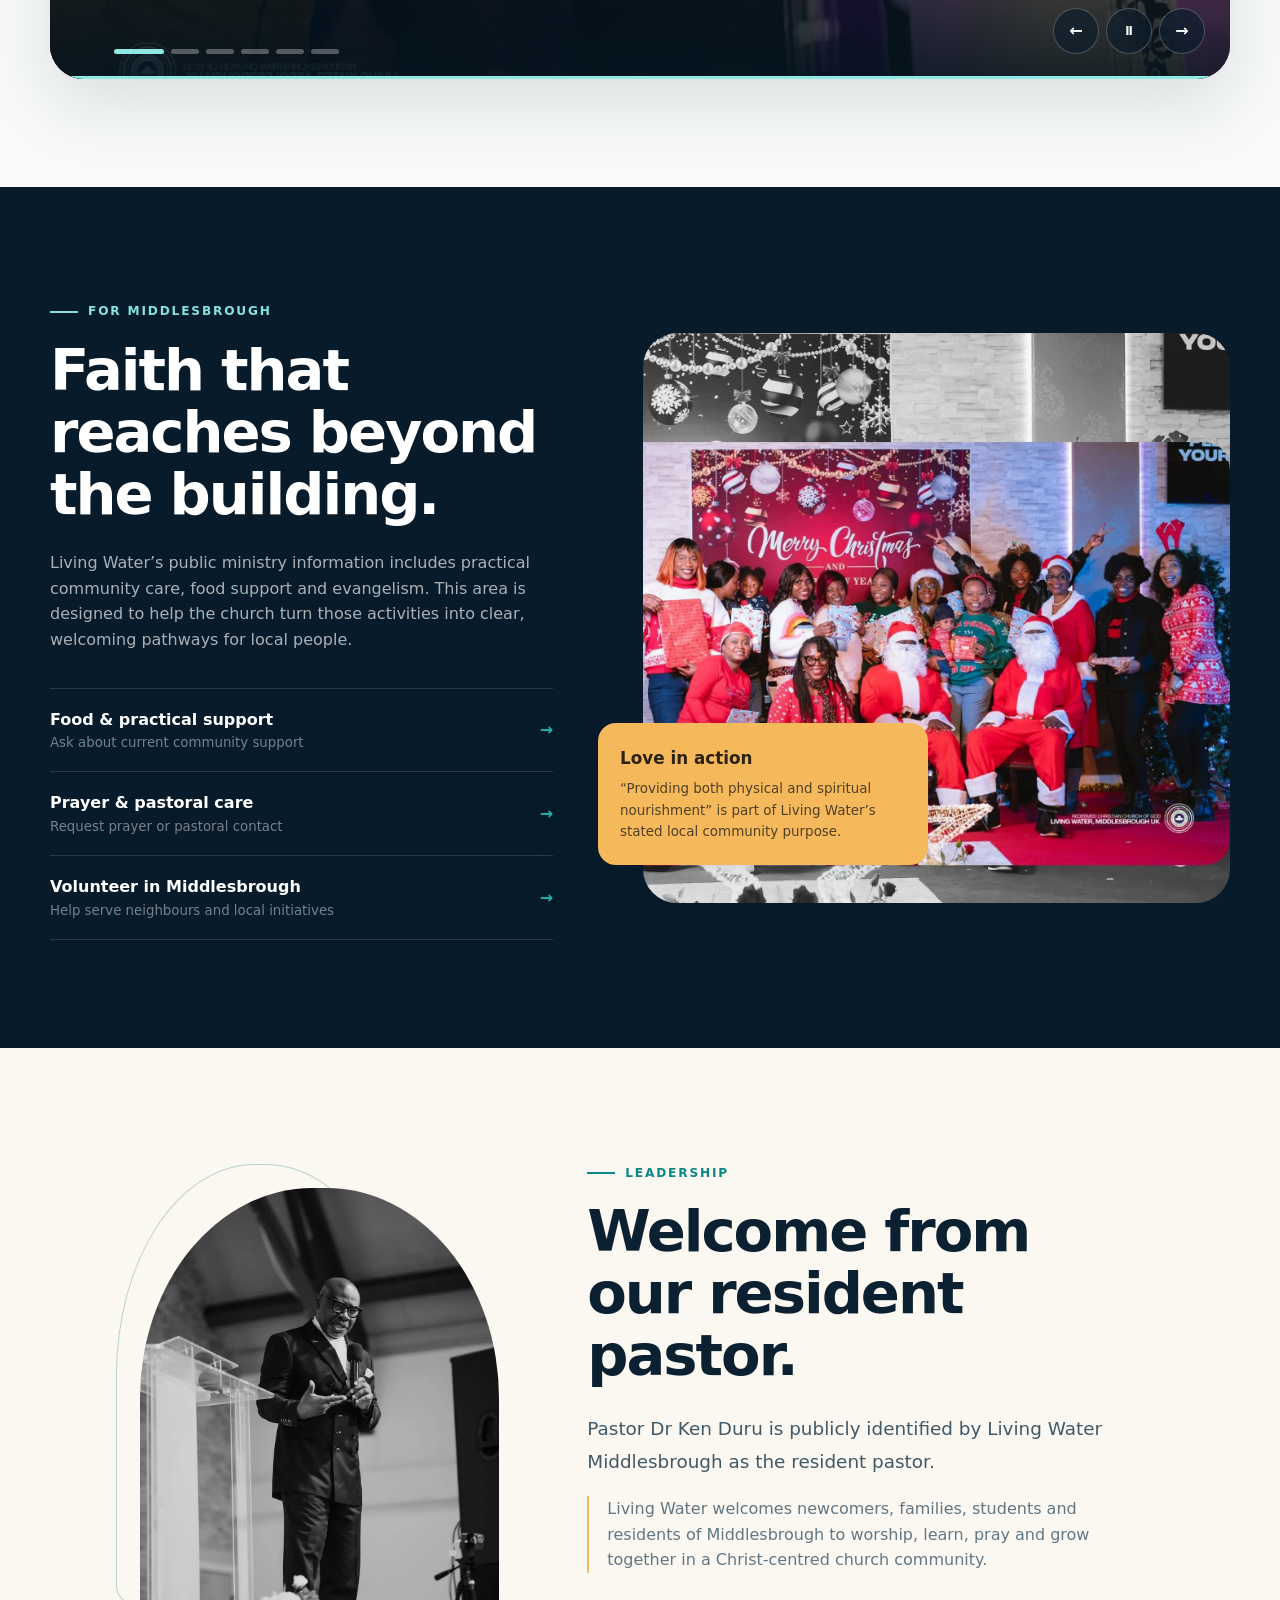
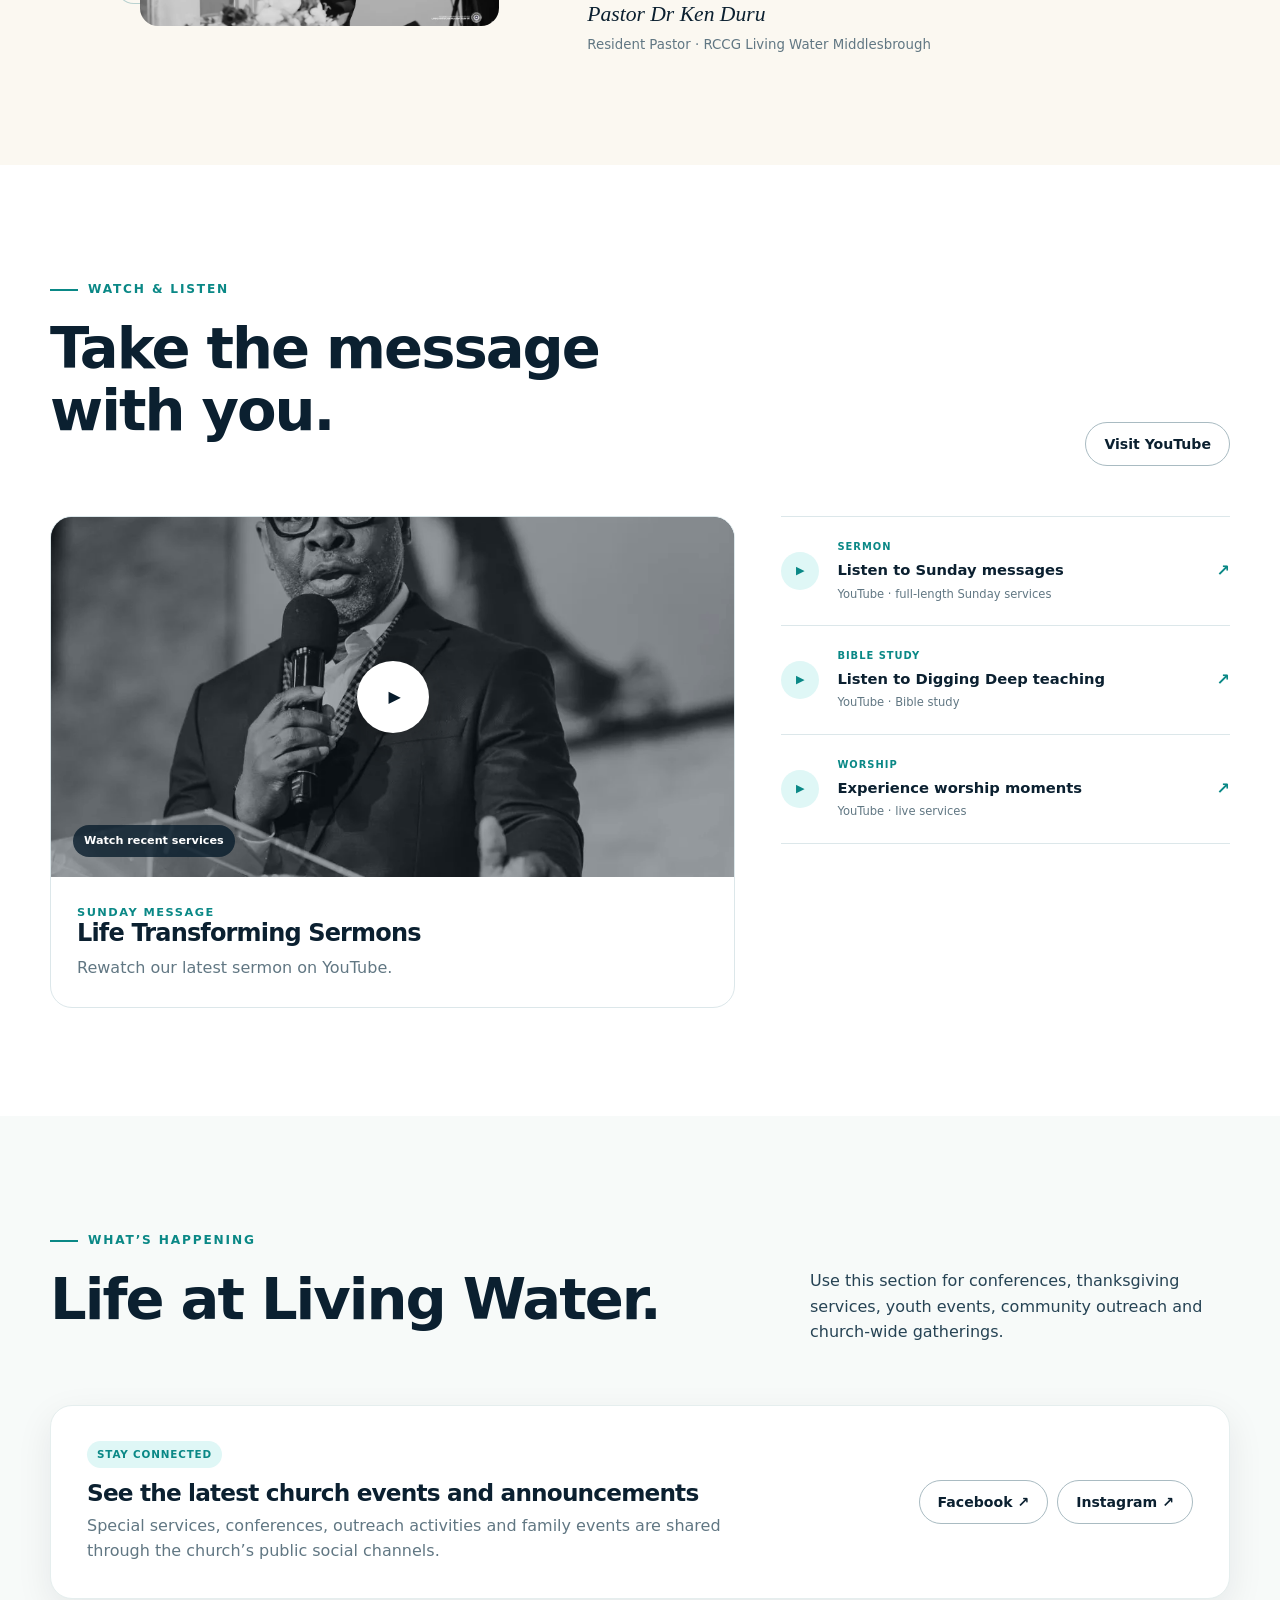
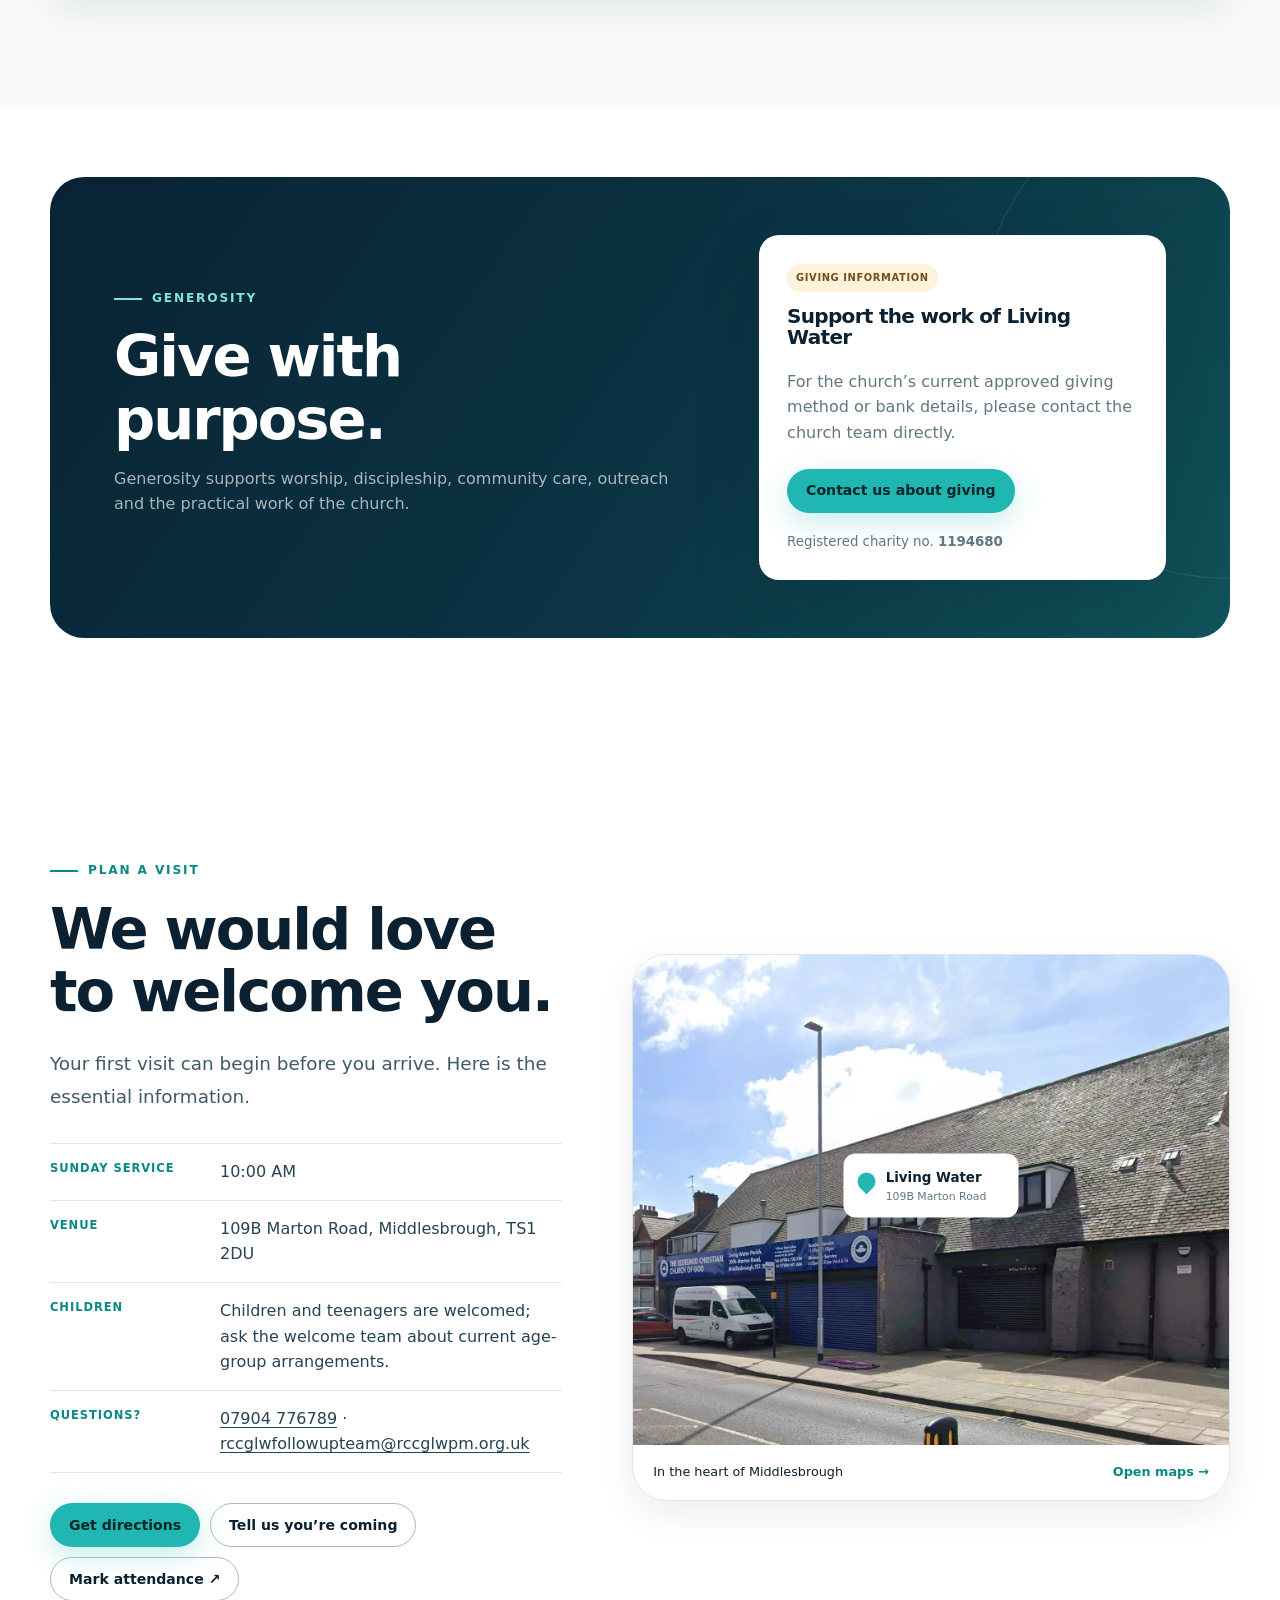
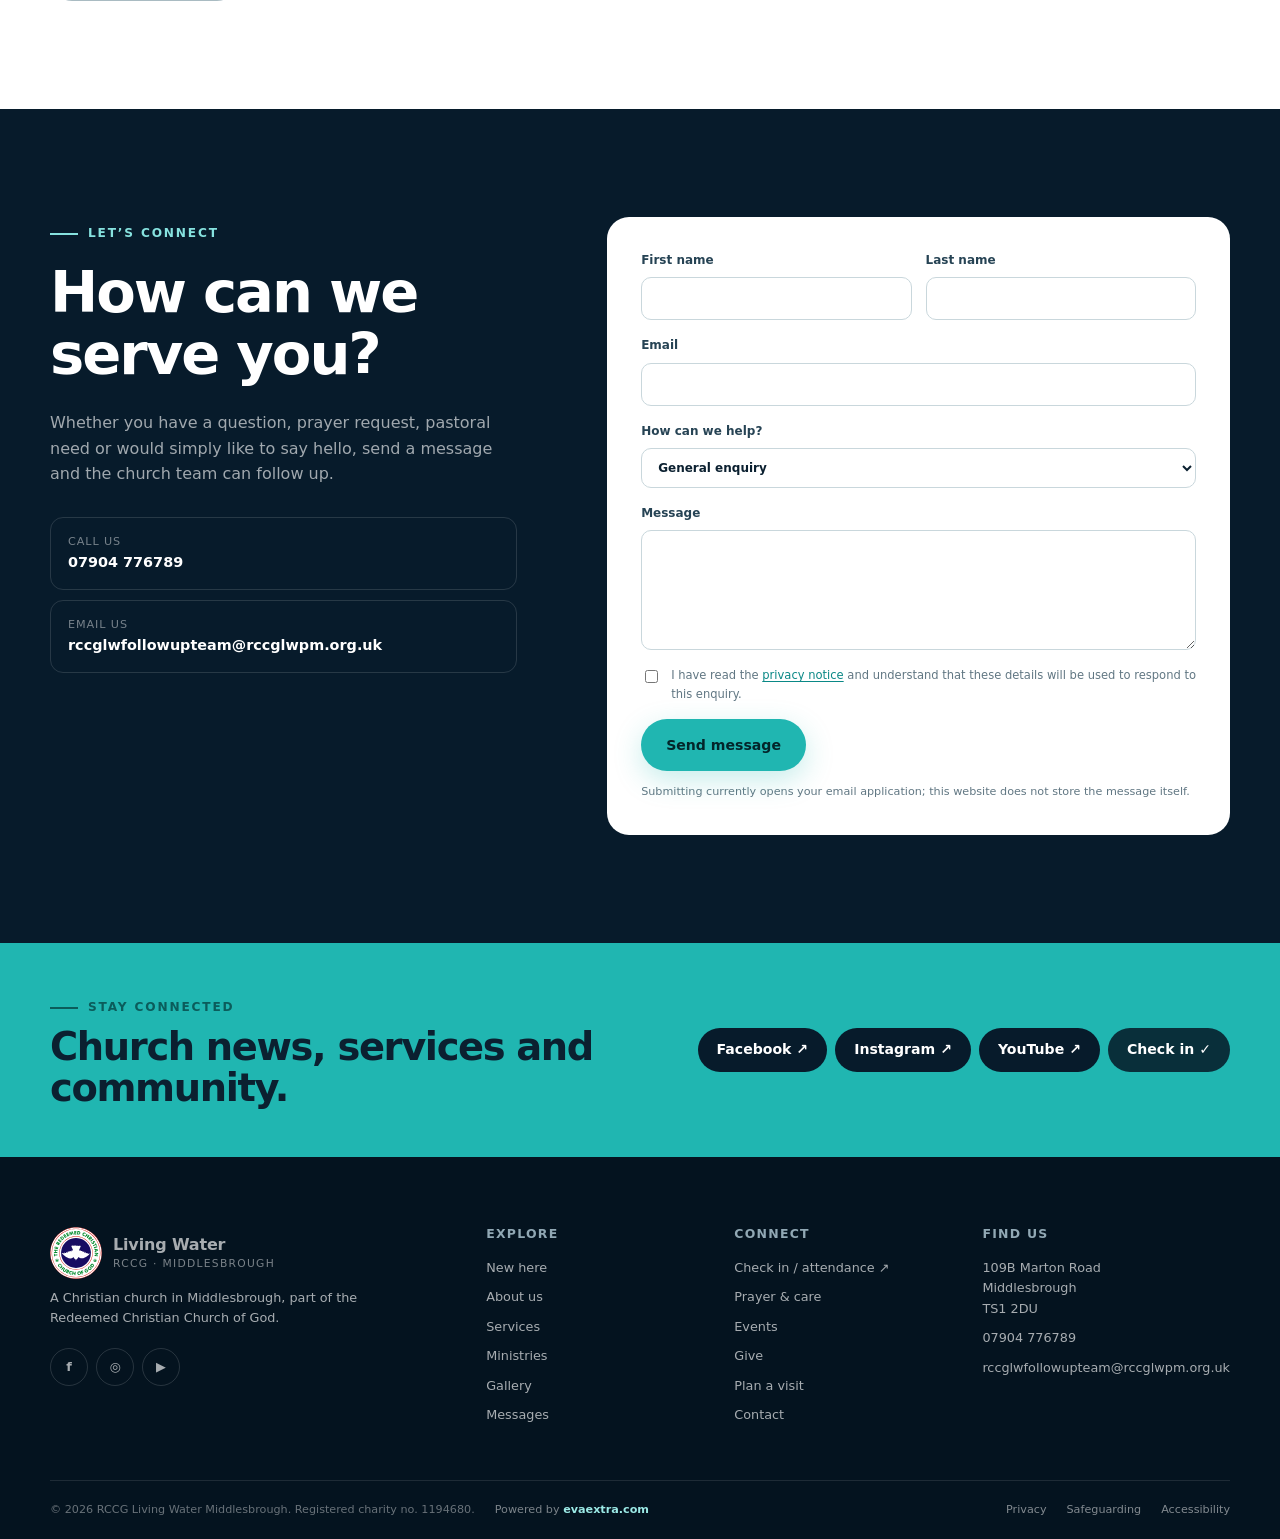
==== commit 284a7652: "Full Replacement" ====
--- a/index.html
+++ b/index.html
@@ -8,14 +8,41 @@
   <meta property="og:title" content="RCCG Living Water Middlesbrough" />
   <meta property="og:description" content="A place to belong. A faith to live. A city to serve." />
   <meta property="og:type" content="website" />
-  <meta property="og:image" content="assets/images/og-placeholder.svg" />
+  <meta property="og:image" content="https://rccglwpm.org.uk/assets/images/hero-community.jpeg" />
+  <meta property="og:image:alt" content="RCCG Living Water Middlesbrough church family" />
+  <meta property="og:url" content="https://rccglwpm.org.uk/" />
   <meta name="twitter:card" content="summary_large_image" />
+  <meta name="robots" content="index,follow" />
+  <link rel="canonical" href="https://rccglwpm.org.uk/" />
+  <link rel="preload" as="image" href="assets/images/web/hero-community.webp" fetchpriority="high" />
   <title>RCCG Living Water Middlesbrough</title>
   <link rel="icon" href="assets/images/favicon.svg" type="image/svg+xml" />
   <link rel="manifest" href="site.webmanifest" />
   <link rel="stylesheet" href="assets/css/base.css" />
   <link rel="stylesheet" href="assets/css/components.css" />
   <link rel="stylesheet" href="assets/css/home.css" />
+  <script type="application/ld+json">
+  {
+    "@context": "https://schema.org",
+    "@type": "Church",
+    "name": "RCCG Living Water Middlesbrough",
+    "url": "https://rccglwpm.org.uk/",
+    "telephone": "+447904776789",
+    "email": "rccglwfollowupteam@rccglwpm.org.uk",
+    "address": {
+      "@type": "PostalAddress",
+      "streetAddress": "109B Marton Road",
+      "addressLocality": "Middlesbrough",
+      "postalCode": "TS1 2DU",
+      "addressCountry": "GB"
+    },
+    "sameAs": [
+      "https://www.facebook.com/RCCGLWMiddlesbrough/",
+      "https://www.instagram.com/rccglwpm/",
+      "https://www.youtube.com/@rccglivingwatermiddlesbrou8286"
+    ]
+  }
+  </script>
   <script type="module" src="assets/js/main.js"></script>
 </head>
 <body>
@@ -26,7 +53,7 @@
         <img src="assets/images/logo-placeholder.svg" alt="" width="48" height="48" />
         <span class="brand-copy">
           <strong>Living Water</strong>
-          <small>RCCG · Middlesbrough, United Kingdowm</small>
+          <small>RCCG · Middlesbrough, United Kingdom</small>
         </span>
       </a>
       <nav class="desktop-nav" aria-label="Primary navigation">
@@ -34,11 +61,12 @@
         <a href="#about">About</a>
         <a href="#services">Services</a>
         <a href="#ministries">Ministries</a>
+        <a href="#gallery">Gallery</a>
         <a href="#community">Community</a>
         <a href="#messages">Messages</a>
       </nav>
       <div class="nav-actions">
-        <a class="button button-ghost desktop-only" href="#contact">Contact</a>
+        <a href="https://evaextra.com/checkin" class="button button-checkin desktop-only" data-checkin-link target="_blank" rel="noopener">Check in</a>
         <a class="button button-primary desktop-only" href="#visit">Plan a visit</a>
         <button class="menu-button" type="button" aria-label="Open menu" aria-expanded="false" data-menu-toggle>
           <span></span><span></span><span></span>
@@ -51,9 +79,11 @@
         <a href="#about">About</a>
         <a href="#services">Services</a>
         <a href="#ministries">Ministries</a>
+        <a href="#gallery">Gallery</a>
         <a href="#community">Community</a>
         <a href="#messages">Messages</a>
         <a href="#contact">Contact</a>
+        <a href="https://evaextra.com/checkin" class="button button-checkin" data-checkin-link target="_blank" rel="noopener">✓ Check in / attendance</a>
         <a class="button button-primary" href="#visit">Plan a visit</a>
       </nav>
     </div>
@@ -62,8 +92,7 @@
   <main id="main">
     <section class="hero" id="home" aria-labelledby="hero-title">
       <div class="hero-media" aria-hidden="true">
-        <!-- <img src="assets/images/hero-community.svg" alt="" /> -->
-        <img src="assets/images/hero-community.jpeg" alt="" />
+        <img src="assets/images/web/hero-community.webp" alt="" width="1078" height="783" fetchpriority="high" decoding="async" />
         <div class="hero-wash"></div>
       </div>
       <div class="container hero-grid">
@@ -73,30 +102,34 @@
           <p class="hero-lead">Come as you are and discover a warm, Christ-centred community where people of every generation can worship, grow, build meaningful relationships and make a difference.</p>
           <div class="hero-actions">
             <a class="button button-primary button-large" href="#visit">Plan your first visit</a>
-            <a class="button button-glass button-large" data-live-link href="#messages">Watch online</a>
+            <a href="https://evaextra.com/checkin" class="button button-glass button-large" data-checkin-link target="_blank" rel="noopener">✓ Check in / attendance</a>
+            <a href="https://www.youtube.com/@rccglivingwatermiddlesbrou8286/streams" class="hero-watch-link" data-live-link target="_blank" rel="noopener">Watch online <span>↗</span></a>
           </div>
           <div class="hero-meta" aria-label="Key church information">
             <div><span class="meta-icon">◷</span><span><strong>Sunday worship</strong><small data-sunday-time>10:00 AM</small></span></div>
             <div><span class="meta-icon">⌖</span><span><strong>Middlesbrough</strong><small>109B Marton Road · TS1 2DU</small></span></div>
           </div>
         </div>
-        <aside class="next-card" data-reveal aria-label="Next gathering">
+        <aside class="next-card" data-reveal aria-label="Service and attendance information">
           <div class="next-card-top">
-            <p class="kicker">This week at Living Water</p>
-            <span class="live-dot"><i></i> You are invited</span>
+            <p class="kicker">Your next gathering</p>
+            <span class="live-dot"><i></i> <span data-service-status>Next gathering</span></span>
           </div>
           <div class="next-card-main">
-            <span class="date-tile"><strong data-next-service-day>SUN</strong><b data-next-service-date>—</b><small data-next-service-month>—</small></span>
+            <span class="date-tile"><strong data-next-service-day>—</strong><b data-next-service-date>—</b><small data-next-service-month>—</small></span>
             <div>
-              <h2>Sunday Worship Service</h2>
-              <p><span data-sunday-time>10:00 AM</span> · In person</p>
-              <a href="#visit">What to expect →</a>
+              <h2 data-next-service-title>Next service</h2>
+              <p><span data-next-service-date-long>Loading date…</span> · <span data-next-service-time>—</span></p>
+              <div class="mini-countdown" aria-hidden="true">
+                <span><b data-mini-days>0</b><small>d</small></span>
+                <span><b data-mini-hours>00</b><small>h</small></span>
+                <span><b data-mini-minutes>00</b><small>m</small></span>
+                <span><b data-mini-seconds>00</b><small>s</small></span>
+              </div>
+              <div class="next-card-actions"><a href="https://evaextra.com/checkin" data-checkin-link target="_blank" rel="noopener">Mark attendance ↗</a><a href="#services">Service details →</a></div>
             </div>
           </div>
-          <div class="next-card-footer">
-            <span>Wednesday · 6:00 PM <b>Digging Deep</b></span>
-            <span>Friday · 6:00 PM <b>Corporate Prayer</b></span>
-          </div>
+          <div class="next-card-footer" data-upcoming-mini></div>
         </aside>
       </div>
       <div class="water-mark" aria-hidden="true"></div>
@@ -105,17 +138,48 @@
     <section class="welcome-strip" aria-label="Quick links">
       <div class="container quick-grid">
         <a href="#visit" data-reveal><span class="quick-icon">⌖</span><span><strong>Visit this Sunday</strong><small>Directions, times & what to expect</small></span><b>→</b></a>
-        <a href="#community" data-reveal><span class="quick-icon">♡</span><span><strong>Need prayer?</strong><small>Share a prayer request confidentially</small></span><b>→</b></a>
+        <a href="https://evaextra.com/checkin" data-checkin-link target="_blank" rel="noopener" data-reveal><span class="quick-icon">✓</span><span><strong>Mark attendance</strong><small>Check in securely with EvaeXtra</small></span><b>↗</b></a>
+        <a href="#community" data-reveal><span class="quick-icon">♡</span><span><strong>Need prayer?</strong><small>Connect with the church for prayer and care</small></span><b>→</b></a>
         <a href="#ministries" data-reveal><span class="quick-icon">◎</span><span><strong>Find your people</strong><small>Children, youth, men, women & more</small></span><b>→</b></a>
-        <a href="#give" data-reveal><span class="quick-icon">↗</span><span><strong>Give & support</strong><small>Help advance ministry and community care</small></span><b>→</b></a>
+      </div>
+    </section>
+
+    <section class="service-countdown-section" id="next-service" aria-labelledby="countdown-title">
+      <div class="container">
+        <div class="countdown-shell" data-countdown-shell data-reveal>
+          <div class="countdown-copy">
+            <p class="eyebrow light">Next scheduled gathering</p>
+            <span class="countdown-status"><i></i><span data-service-status>Next gathering</span></span>
+            <h2 id="countdown-title" data-countdown-heading>Loading the next service…</h2>
+            <p data-countdown-supporting>Times are calculated automatically in Europe/London time.</p>
+            <div class="countdown-actions">
+              <a href="https://evaextra.com/checkin" class="button button-primary button-large" data-checkin-link target="_blank" rel="noopener">✓ Mark attendance</a>
+              <a class="button button-glass button-large" href="#services">View weekly services</a>
+            </div>
+            <small class="countdown-zone">Automatically calculated in Europe/London time, including BST/GMT changes.</small>
+          </div>
+          <div class="countdown-display" aria-label="Countdown to the next scheduled church gathering">
+            <p data-countdown-label>Time until the next scheduled gathering</p>
+            <div class="countdown-digits">
+              <span><b data-countdown-days>0</b><small>Days</small></span>
+              <i>:</i>
+              <span><b data-countdown-hours>00</b><small>Hours</small></span>
+              <i>:</i>
+              <span><b data-countdown-minutes>00</b><small>Minutes</small></span>
+              <i>:</i>
+              <span><b data-countdown-seconds>00</b><small>Seconds</small></span>
+            </div>
+            <div class="countdown-next-line"><strong data-next-service-title>Next service</strong><span data-next-service-date-long>—</span><span data-next-service-time>—</span></div>
+          </div>
+        </div>
       </div>
     </section>
 
     <section class="section story-section" id="new-here">
       <div class="container split-grid">
         <div class="image-stack" data-reveal>
-          <div class="image-card image-card-main"><img src="assets/images/worship-placeholder.jpg" alt="Church community worship placeholder — replace with an authorised Living Water photograph" loading="lazy" /></div>
-          <div class="image-card image-card-small"><img src="assets/images/welcome-placeholder.jpg" alt="Church welcome team placeholder — replace with an authorised Living Water photograph" loading="lazy" /></div>
+          <div class="image-card image-card-main"><img src="assets/images/web/worship-community.webp" alt="A joyful worshipper during a Living Water church gathering" loading="lazy" /></div>
+          <div class="image-card image-card-small"><img src="assets/images/web/welcome-family.webp" alt="A family walking together in the local community" loading="lazy" /></div>
           <span class="floating-note"><strong>You belong here</strong><small>No perfect people. Just grace, growth and community.</small></span>
         </div>
         <div class="content-block" data-reveal>
@@ -180,6 +244,16 @@
       </div>
     </section>
 
+    <section class="section gallery-section" id="gallery" aria-labelledby="gallery-title">
+      <div class="container">
+        <div class="section-heading inline-heading" data-reveal>
+          <div><p class="eyebrow">Moments at Living Water</p><h2 id="gallery-title">Church life, beautifully lived.</h2></div>
+          <p>A glimpse of worship, friendship, family and service in the Living Water community.</p>
+        </div>
+        <div class="gallery" data-gallery data-reveal tabindex="0" aria-label="Living Water photo gallery slideshow"></div>
+      </div>
+    </section>
+
     <section class="section community-section" id="community">
       <div class="container community-grid">
         <div class="community-copy" data-reveal>
@@ -193,7 +267,7 @@
           </div>
         </div>
         <div class="community-visual" data-reveal>
-          <img src="assets/images/community-care-placeholder.jpg" alt="Community outreach placeholder — replace with an authorised Living Water photograph" loading="lazy" />
+          <img src="assets/images/web/community-christmas.webp" alt="Church community gathered together at a Christmas celebration" loading="lazy" />
           <div class="impact-card"><strong>Love in action</strong><p>“Providing both physical and spiritual nourishment” is part of Living Water’s stated local community purpose.</p></div>
         </div>
       </div>
@@ -202,15 +276,14 @@
     <section class="section pastor-section">
       <div class="container pastor-grid">
         <div class="pastor-photo" data-reveal>
-          <!-- <img src="assets/images/pastor-placeholder.svg" alt="Portrait placeholder for Pastor Dr Ken Duru — replace with an authorised photograph" loading="lazy" /> -->
-          <img src="assets/images/pastor-placeholder.jpeg" alt="Pastor Dr Ken Duru — replace with an authorised photograph" loading="lazy" />
+          <img src="assets/images/web/pastor-ken-duru.webp" alt="Resident pastor speaking from the church lectern" loading="lazy" decoding="async" />
         </div>
         <div class="pastor-copy" data-reveal>
           <p class="eyebrow">Leadership</p>
           <h2>Welcome from our resident pastor.</h2>
           <p class="section-lead">Pastor Dr Ken Duru is publicly identified by Living Water Middlesbrough as the resident pastor.</p>
-          <p class="placeholder-copy">Replace this paragraph with an approved personal welcome from Pastor Ken: a short message to newcomers, the church’s heart for Middlesbrough and an invitation to worship with the Living Water family.</p>
-          <span class="signature-placeholder">Pastor Dr Ken Duru</span>
+          <p class="pastor-note">Living Water welcomes newcomers, families, students and residents of Middlesbrough to worship, learn, pray and grow together in a Christ-centred church community.</p>
+          <span class="pastor-signature">Pastor Dr Ken Duru</span>
           <small>Resident Pastor · RCCG Living Water Middlesbrough</small>
         </div>
       </div>
@@ -220,14 +293,14 @@
       <div class="container">
         <div class="section-heading inline-heading" data-reveal>
           <div><p class="eyebrow">Watch & listen</p><h2>Take the message with you.</h2></div>
-          <a class="button button-outline" data-youtube-link target="_blank" rel="noopener">Visit YouTube</a>
+          <a href="https://www.youtube.com/@rccglivingwatermiddlesbrou8286/streams" class="button button-outline" data-youtube-link target="_blank" rel="noopener">Visit YouTube</a>
         </div>
         <div class="messages-grid">
           <article class="featured-message" data-reveal>
             <div class="video-poster">
-              <img src="assets/images/sermon-placeholder.jpeg" alt="Sermon video thumbnail placeholder" loading="lazy" />
-              <a class="play-button" data-youtube-link target="_blank" rel="noopener" aria-label="Watch on YouTube">▶</a>
-              <span>Latest message placeholder</span>
+              <img src="assets/images/web/sermon-pastor.webp" alt="Pastor preaching during a Living Water service" loading="lazy" />
+              <a href="https://www.youtube.com/@rccglivingwatermiddlesbrou8286/streams" class="play-button" data-youtube-link target="_blank" rel="noopener" aria-label="Watch on YouTube">▶</a>
+              <span>Watch recent services</span>
             </div>
             <div class="message-copy"><p class="kicker">Sunday message</p><h3>Life Transforming Sermons</h3><p>Rewatch our latest sermon on YouTube.</p></div>
           </article>
@@ -254,10 +327,10 @@
           <p>Generosity supports worship, discipleship, community care, outreach and the practical work of the church.</p>
         </div>
         <div class="give-card">
-          <span class="secure-chip">Church-admin details required</span>
-          <h3>Online giving</h3>
-          <p>No bank or payment information has been guessed. Add the church’s approved giving method before publishing this feature.</p>
-          <a class="button button-primary" data-give-link href="#contact">Ask about giving</a>
+          <span class="secure-chip">Giving information</span>
+          <h3>Support the work of Living Water</h3>
+          <p>For the church’s current approved giving method or bank details, please contact the church team directly.</p>
+          <a class="button button-primary" data-give-link href="#contact">Contact us about giving</a>
           <small>Registered charity no. <strong>1194680</strong></small>
         </div>
       </div>
@@ -276,16 +349,17 @@
             <div><dt>Questions?</dt><dd><a href="tel:+447904776789">07904 776789</a> · <a href="mailto:rccglwfollowupteam@rccglwpm.org.uk">rccglwfollowupteam@rccglwpm.org.uk</a></dd></div>
           </dl>
           <div class="button-row">
-            <a class="button button-primary" data-directions-link target="_blank" rel="noopener">Get directions</a>
+            <a href="https://www.google.com/maps/search/?api=1&query=109B+Marton+Road%2C+Middlesbrough%2C+TS1+2DU" class="button button-primary" data-directions-link target="_blank" rel="noopener">Get directions</a>
             <a class="button button-outline" href="#contact">Tell us you’re coming</a>
+            <a href="https://evaextra.com/checkin" class="button button-outline" data-checkin-link target="_blank" rel="noopener">Mark attendance ↗</a>
           </div>
         </div>
         <div class="map-card" data-reveal>
-          <div class="map-placeholder" role="img" aria-label="Stylised map placeholder showing the church location in Middlesbrough">
-            <img src="assets/images/map-placeholder.png" alt="Stylised Middlesbrough location map placeholder" loading="lazy" />
+          <div class="map-visual" role="img" aria-label="Street view of the church location on Marton Road in Middlesbrough">
+            <img src="assets/images/web/church-location.webp" alt="Church location on Marton Road in Middlesbrough" loading="lazy" decoding="async" />
             <span class="map-pin"><i></i><strong>Living Water</strong><small>109B Marton Road</small></span>
           </div>
-          <div class="map-footer"><span>In the heart of Middlesbrough</span><a data-directions-link target="_blank" rel="noopener">Open maps →</a></div>
+          <div class="map-footer"><span>In the heart of Middlesbrough</span><a href="https://www.google.com/maps/search/?api=1&query=109B+Marton+Road%2C+Middlesbrough%2C+TS1+2DU" data-directions-link target="_blank" rel="noopener">Open maps →</a></div>
         </div>
       </div>
     </section>
@@ -306,17 +380,22 @@
           <label>Email<input type="email" name="email" autocomplete="email" required /></label>
           <label>How can we help?<select name="topic"><option>General enquiry</option><option>Prayer request</option><option>Plan a visit</option><option>Pastoral care</option><option>Community support</option><option>Volunteer / ministry</option><option>Giving</option></select></label>
           <label>Message<textarea name="message" rows="5" required></textarea></label>
-          <label class="check-field"><input type="checkbox" name="consent" required /><span>I consent to the church using these details to respond to this enquiry.</span></label>
+          <label class="check-field"><input type="checkbox" name="consent" required /><span>I have read the <a href="privacy.html">privacy notice</a> and understand that these details will be used to respond to this enquiry.</span></label>
           <button class="button button-primary button-large" type="submit">Send message</button>
-          <p class="form-note" data-form-note>This starter site uses a safe mail fallback until a form provider endpoint is configured.</p>
+          <p class="form-note" data-form-note>Submitting currently opens your email application; this website does not store the message itself.</p>
         </form>
       </div>
     </section>
 
-    <section class="newsletter-section">
+    <section class="newsletter-section" aria-label="Stay connected">
       <div class="container newsletter-shell" data-reveal>
-        <div><p class="eyebrow">Stay connected</p><h2>Church news, events and encouragement.</h2></div>
-        <form class="newsletter-form" data-newsletter-form><label class="sr-only" for="newsletter-email">Email address</label><input id="newsletter-email" type="email" placeholder="you@example.com" required /><button class="button button-dark" type="submit">Join updates</button></form>
+        <div><p class="eyebrow">Stay connected</p><h2>Church news, services and community.</h2></div>
+        <div class="connection-actions">
+          <a href="https://www.facebook.com/RCCGLWMiddlesbrough/" class="button button-dark" data-facebook-link target="_blank" rel="noopener">Facebook ↗</a>
+          <a href="https://www.instagram.com/rccglwpm/" class="button button-dark" data-instagram-link target="_blank" rel="noopener">Instagram ↗</a>
+          <a href="https://www.youtube.com/@rccglivingwatermiddlesbrou8286/streams" class="button button-dark" data-youtube-link target="_blank" rel="noopener">YouTube ↗</a>
+          <a href="https://evaextra.com/checkin" class="button button-dark connection-checkin" data-checkin-link target="_blank" rel="noopener">Check in ✓</a>
+        </div>
       </div>
     </section>
   </main>
@@ -326,14 +405,15 @@
       <div class="footer-brand">
         <a class="brand brand-light" href="#home"><img src="assets/images/logo-placeholder.svg" alt="" width="52" height="52" /><span class="brand-copy"><strong>Living Water</strong><small>RCCG · Middlesbrough</small></span></a>
         <p>A Christian church in Middlesbrough, part of the Redeemed Christian Church of God.</p>
-        <div class="social-row"><a data-facebook-link target="_blank" rel="noopener" aria-label="Facebook">f</a><a data-instagram-link target="_blank" rel="noopener" aria-label="Instagram">◎</a><a data-youtube-link target="_blank" rel="noopener" aria-label="YouTube">▶</a></div>
-      </div>
-      <div><h3>Explore</h3><a href="#new-here">New here</a><a href="#about">About us</a><a href="#services">Services</a><a href="#ministries">Ministries</a><a href="#messages">Messages</a></div>
-      <div><h3>Connect</h3><a href="#community">Prayer & care</a><a href="#events">Events</a><a href="#give">Give</a><a href="#visit">Plan a visit</a><a href="#contact">Contact</a></div>
+        <div class="social-row"><a href="https://www.facebook.com/RCCGLWMiddlesbrough/" data-facebook-link target="_blank" rel="noopener" aria-label="Facebook">f</a><a href="https://www.instagram.com/rccglwpm/" data-instagram-link target="_blank" rel="noopener" aria-label="Instagram">◎</a><a href="https://www.youtube.com/@rccglivingwatermiddlesbrou8286/streams" data-youtube-link target="_blank" rel="noopener" aria-label="YouTube">▶</a></div>
+      </div>
+      <div><h3>Explore</h3><a href="#new-here">New here</a><a href="#about">About us</a><a href="#services">Services</a><a href="#ministries">Ministries</a><a href="#gallery">Gallery</a><a href="#messages">Messages</a></div>
+      <div><h3>Connect</h3><a href="https://evaextra.com/checkin" data-checkin-link target="_blank" rel="noopener">Check in / attendance ↗</a><a href="#community">Prayer & care</a><a href="#events">Events</a><a href="#give">Give</a><a href="#visit">Plan a visit</a><a href="#contact">Contact</a></div>
       <div><h3>Find us</h3><p>109B Marton Road<br />Middlesbrough<br />TS1 2DU</p><a href="tel:+447904776789">07904 776789</a><a href="mailto:rccglwfollowupteam@rccglwpm.org.uk">rccglwfollowupteam@rccglwpm.org.uk</a></div>
     </div>
-    <div class="container footer-bottom"><p>© <span data-year></span> RCCG Living Water Middlesbrough. Registered charity no. 1194680.</p><div><a href="privacy.html">Privacy</a><a href="safeguarding.html">Safeguarding</a><a href="accessibility.html">Accessibility</a></div></div>
+    <div class="container footer-bottom"><div class="footer-legal"><p>© <span data-year></span> RCCG Living Water Middlesbrough. Registered charity no. 1194680.</p><p class="powered-by">Powered by <a href="https://evaextra.com/" data-evaextra-link target="_blank" rel="noopener">evaextra.com</a></p></div><div><a href="privacy.html">Privacy</a><a href="safeguarding.html">Safeguarding</a><a href="accessibility.html">Accessibility</a></div></div>
   </footer>
+  <a href="https://evaextra.com/checkin" class="attendance-fab" data-checkin-link target="_blank" rel="noopener" aria-label="Open EvaeXtra to mark attendance"><span>✓</span><strong>Check in</strong><small>Mark attendance</small></a>
   <div class="toast" data-toast role="status" aria-live="polite"></div>
 </body>
 </html>
--- a/assets/css/base.css
+++ b/assets/css/base.css
@@ -46,3 +46,10 @@
 [data-reveal].revealed { opacity: 1; transform: none; }
 @media (prefers-reduced-motion: reduce) { *, *::before, *::after { scroll-behavior: auto !important; animation: none !important; transition: none !important; } [data-reveal] { opacity: 1; transform: none; } }
 @media (max-width: 760px) { .container { width: min(calc(100% - 28px), var(--container)); } .section { padding: 76px 0; } h2 { font-size: clamp(2.1rem, 10vw, 3rem); } }
+
+/* Enhanced motion and interaction — always disabled when visitors prefer reduced motion. */
+[data-reveal] { transition-delay: var(--reveal-delay, 0ms); }
+:focus-visible { outline: 3px solid #f5b85a; outline-offset: 3px; }
+@media (hover:hover) {
+  a { -webkit-tap-highlight-color: transparent; }
+}
--- a/assets/css/components.css
+++ b/assets/css/components.css
@@ -38,3 +38,13 @@
 .toast.visible { transform: translate(-50%, 0); opacity: 1; }
 @media (max-width: 1040px) { .desktop-nav { gap: 18px; } .desktop-nav a:nth-last-child(-n+2) { display: none; } }
 @media (max-width: 960px) { .desktop-nav, .desktop-only { display: none; } .menu-button { display: flex; } .inline-heading { display: block; } .inline-heading > p { max-width: 650px; } }
+
+/* High-frequency attendance action */
+.button-checkin { color: white; background: rgba(255,255,255,.10); border-color: rgba(142,232,228,.55); box-shadow: inset 0 0 0 1px rgba(142,232,228,.08); }
+.button-checkin:hover { background: rgba(142,232,228,.17); border-color: #8ee8e4; }
+.button { position: relative; overflow: hidden; }
+@media (hover:hover) {
+  .button::after { content: ''; position: absolute; inset: -100% auto -100% -45%; width: 32%; transform: rotate(16deg); background: linear-gradient(90deg, transparent, rgba(255,255,255,.22), transparent); transition: left .55s ease; pointer-events:none; }
+  .button:hover::after { left: 125%; }
+}
+.mobile-menu .button + .button { margin-top: 10px; }
--- a/assets/css/home.css
+++ b/assets/css/home.css
@@ -22,14 +22,158 @@
 .schedule-section { background: white; }.schedule-grid { display: grid; grid-template-columns: repeat(3,1fr); gap: 18px; }.schedule-card { position: relative; display: grid; grid-template-rows: auto 1fr auto; min-height: 345px; padding: 28px; border: 1px solid var(--line); border-radius: var(--radius); overflow: hidden; transition: transform .25s ease, box-shadow .25s ease; }.schedule-card:hover { transform: translateY(-5px); box-shadow: var(--shadow-soft); }.schedule-card.featured { background: var(--navy); color: white; border-color: var(--navy); }.schedule-card.featured p { color: rgba(255,255,255,.62); }.schedule-day { display: flex; justify-content: space-between; align-items: baseline; margin-bottom: 42px; }.schedule-day span { text-transform: uppercase; letter-spacing: .1em; font-size: .68rem; font-weight: 900; color: var(--water-dark); }.featured .schedule-day span { color: var(--water); }.schedule-day strong { font-size: 1.2rem; }.schedule-card h3 { font-size: 1.55rem; margin: 13px 0 10px; }.schedule-card p { color: var(--muted); font-size: .9rem; }.schedule-card > a { justify-self: end; width: 42px; height: 42px; display: grid; place-items: center; border: 1px solid var(--line); border-radius: 50%; }.featured > a { border-color: rgba(255,255,255,.2); }.verification-note { margin: 22px auto 0; max-width: 760px; text-align: center; font-size: .76rem; color: #7a8d96; }
 .ministries-section { background: #f7faf9; }.ministry-grid { display: grid; grid-template-columns: repeat(4,1fr); gap: 16px; }.ministry-card { background: white; border-radius: var(--radius); overflow: hidden; border: 1px solid #e5eeee; box-shadow: 0 8px 28px rgba(7,27,43,.04); }.ministry-image { position: relative; height: 165px; overflow: hidden; background: #dcebea; }.ministry-image img { width: 100%; height: 100%; object-fit: cover; transition: transform .5s ease; }.ministry-card:hover .ministry-image img { transform: scale(1.04); }.ministry-image > span { position: absolute; left: 16px; bottom: 16px; width: 38px; height: 38px; display: grid; place-items: center; border-radius: 12px; background: rgba(255,255,255,.94); color: var(--water-dark); font-weight: 900; }.ministry-copy { padding: 22px; }.ministry-copy h3 { margin-bottom: 9px; }.ministry-copy p { font-size: .82rem; color: var(--muted); min-height: 80px; }.ministry-copy a { display: inline-flex; gap: 8px; font-size: .78rem; font-weight: 900; color: var(--water-dark); }
 .community-section { background: var(--navy); color: white; overflow: hidden; }.community-grid { display: grid; grid-template-columns: minmax(0,.9fr) minmax(0,1.05fr); gap: 90px; align-items: center; }.community-copy > p:not(.eyebrow) { color: rgba(255,255,255,.66); max-width: 620px; }.community-links { display: grid; margin-top: 35px; border-top: 1px solid rgba(255,255,255,.13); }.community-links a { display: grid; grid-template-columns: 1fr auto; padding: 18px 0; border-bottom: 1px solid rgba(255,255,255,.13); }.community-links span { font-weight: 800; }.community-links small { grid-column: 1; color: rgba(255,255,255,.45); }.community-links b { grid-row: 1 / 3; grid-column: 2; align-self: center; color: var(--water); }.community-visual { position: relative; min-height: 570px; }.community-visual img { width: 100%; height: 570px; object-fit: cover; border-radius: var(--radius-lg); }.impact-card { position: absolute; left: -45px; bottom: 38px; max-width: 330px; background: var(--gold); color: #2c2313; padding: 22px; border-radius: 18px; box-shadow: var(--shadow); }.impact-card strong { font-size: 1.05rem; }.impact-card p { color: #4f4028; margin: 6px 0 0; font-size: .84rem; }
-.pastor-section { background: var(--cream); }.pastor-grid { display: grid; grid-template-columns: minmax(300px,.65fr) minmax(0,1fr); gap: 88px; align-items: center; max-width: 1000px; }.pastor-photo { position: relative; }.pastor-photo::before { content: ''; position: absolute; width: 80%; height: 100%; border: 1px solid #b9d2d0; border-radius: 48% 48% 18px 18px; left: -24px; top: -24px; }.pastor-photo img { position: relative; width: 100%; aspect-ratio: .82; object-fit: cover; border-radius: 48% 48% 18px 18px; background: #d8e7e5; }.pastor-copy .placeholder-copy { padding-left: 18px; border-left: 2px solid var(--gold); color: var(--muted); }.signature-placeholder { display: block; margin-top: 24px; font-family: Georgia, serif; font-style: italic; font-size: 1.35rem; }.pastor-copy small { color: var(--muted); }
+.pastor-section { background: var(--cream); }.pastor-grid { display: grid; grid-template-columns: minmax(300px,.65fr) minmax(0,1fr); gap: 88px; align-items: center; max-width: 1000px; }.pastor-photo { position: relative; }.pastor-photo::before { content: ''; position: absolute; width: 80%; height: 100%; border: 1px solid #b9d2d0; border-radius: 48% 48% 18px 18px; left: -24px; top: -24px; }.pastor-photo img { position: relative; width: 100%; aspect-ratio: .82; object-fit: cover; border-radius: 48% 48% 18px 18px; background: #d8e7e5; }.pastor-signature { display: block; margin-top: 24px; font-family: Georgia, serif; font-style: italic; font-size: 1.35rem; }.pastor-copy small { color: var(--muted); }
 .messages-grid { display: grid; grid-template-columns: minmax(0,1.1fr) minmax(320px,.72fr); gap: 46px; }.featured-message { border: 1px solid var(--line); border-radius: var(--radius); overflow: hidden; }.video-poster { position: relative; min-height: 360px; background: var(--navy); overflow: hidden; }.video-poster img { width: 100%; height: 100%; position: absolute; object-fit: cover; opacity: .75; }.play-button { position: absolute; inset: 50% auto auto 50%; transform: translate(-50%,-50%); width: 72px; height: 72px; display: grid; place-items: center; border-radius: 50%; background: white; color: var(--navy); box-shadow: 0 12px 38px rgba(0,0,0,.25); padding-left: 4px; }.video-poster > span { position: absolute; left: 22px; bottom: 20px; background: rgba(7,27,43,.78); color: white; padding: 7px 11px; border-radius: 999px; font-size: .7rem; font-weight: 800; }.message-copy { padding: 26px; }.message-copy .kicker { color: var(--water-dark); }.message-copy h3 { font-size: 1.5rem; margin-bottom: 8px; }.message-copy p { margin-bottom: 0; color: var(--muted); }.message-copy code { background: #eef4f4; padding: 2px 5px; border-radius: 4px; }.message-list { border-top: 1px solid var(--line); }.message-row { display: grid; grid-template-columns: 42px 1fr auto; gap: 14px; padding: 22px 0; border-bottom: 1px solid var(--line); align-items: center; }.message-number { width: 38px; height: 38px; display: grid; place-items: center; border-radius: 50%; background: var(--sky); color: var(--water-dark); font-size: .7rem; }.message-row > span:nth-child(2) { display: grid; }.message-row small { color: var(--water-dark); font-size: .62rem; font-weight: 900; letter-spacing: .1em; }.message-row strong { margin: 3px 0; font-size: .92rem; }.message-row em { color: var(--muted); font-size: .72rem; font-style: normal; }.message-row b { color: var(--water-dark); }
 .events-section { background: #f7faf9; }.events-grid { display: grid; grid-template-columns: repeat(3,1fr); gap: 18px; }.event-card { display: grid; grid-template-columns: 70px 1fr; gap: 22px; padding: 25px; background: white; border: 1px solid #e5eeee; border-radius: var(--radius); }.event-date { height: 82px; display: grid; text-align: center; align-content: center; background: var(--navy); color: white; border-radius: 13px; }.event-date span { font-size: .6rem; letter-spacing: .12em; font-weight: 900; color: #8ee8e4; }.event-date strong { font-size: 1.75rem; line-height: 1.1; }.event-card h3 { margin: 11px 0 8px; }.event-card p { color: var(--muted); font-size: .82rem; }.event-card a { font-size: .76rem; font-weight: 900; color: var(--water-dark); }
 .give-section { padding-top: 70px; background: white; }.give-shell { min-height: 420px; display: grid; grid-template-columns: minmax(0,1fr) minmax(350px,.72fr); gap: 80px; align-items: center; padding: 58px 64px; background: linear-gradient(125deg, #092333, #0b3545 58%, #0f5357); color: white; border-radius: var(--radius-lg); overflow: hidden; position: relative; }.give-shell::after { content: ''; position: absolute; width: 500px; height: 500px; border: 1px solid rgba(255,255,255,.1); border-radius: 50%; right: -250px; top: -100px; }.give-shell h2 { margin-bottom: 15px; }.give-shell p { color: rgba(255,255,255,.65); }.give-card { position: relative; z-index: 2; background: white; color: var(--ink); padding: 28px; border-radius: 20px; box-shadow: var(--shadow); }.give-card p { color: var(--muted); }.give-card .button { margin: 7px 0 18px; }.give-card > small { display: block; color: var(--muted); }.secure-chip { display: inline-flex; padding: 6px 9px; border-radius: 999px; background: #fff2db; color: #72501a; font-size: .62rem; font-weight: 900; text-transform: uppercase; letter-spacing: .06em; margin-bottom: 14px; }
-.visit-grid { display: grid; grid-template-columns: minmax(0,.9fr) minmax(0,1.05fr); gap: 70px; align-items: center; }.visit-details { display: grid; gap: 0; margin: 30px 0; border-top: 1px solid var(--line); }.visit-details > div { display: grid; grid-template-columns: 150px 1fr; gap: 20px; padding: 15px 0; border-bottom: 1px solid var(--line); }.visit-details dt { font-size: .72rem; font-weight: 900; text-transform: uppercase; letter-spacing: .08em; color: var(--water-dark); }.visit-details dd { margin: 0; color: var(--ink-2); }.visit-details a { text-decoration: underline; text-underline-offset: 3px; }.button-row { display: flex; flex-wrap: wrap; gap: 10px; }.map-card { border: 1px solid var(--line); border-radius: var(--radius-lg); overflow: hidden; box-shadow: var(--shadow-soft); }.map-placeholder { height: 490px; position: relative; overflow: hidden; background: #d7e7e4; }.map-placeholder img { width: 100%; height: 100%; object-fit: cover; }.map-pin { position: absolute; left: 50%; top: 47%; transform: translate(-50%,-50%); display: grid; background: white; min-width: 175px; padding: 13px 15px 13px 42px; border-radius: 12px; box-shadow: var(--shadow); }.map-pin i { position: absolute; left: 14px; top: 19px; width: 18px; height: 18px; background: var(--water); border-radius: 50% 50% 50% 0; transform: rotate(-45deg); }.map-pin strong { font-size: .84rem; }.map-pin small { font-size: .68rem; color: var(--muted); }.map-footer { display: flex; justify-content: space-between; gap: 16px; padding: 17px 20px; font-size: .8rem; }.map-footer a { color: var(--water-dark); font-weight: 900; }
+.visit-grid { display: grid; grid-template-columns: minmax(0,.9fr) minmax(0,1.05fr); gap: 70px; align-items: center; }.visit-details { display: grid; gap: 0; margin: 30px 0; border-top: 1px solid var(--line); }.visit-details > div { display: grid; grid-template-columns: 150px 1fr; gap: 20px; padding: 15px 0; border-bottom: 1px solid var(--line); }.visit-details dt { font-size: .72rem; font-weight: 900; text-transform: uppercase; letter-spacing: .08em; color: var(--water-dark); }.visit-details dd { margin: 0; color: var(--ink-2); }.visit-details a { text-decoration: underline; text-underline-offset: 3px; }.button-row { display: flex; flex-wrap: wrap; gap: 10px; }.map-card { border: 1px solid var(--line); border-radius: var(--radius-lg); overflow: hidden; box-shadow: var(--shadow-soft); }.map-visual { height: 490px; position: relative; overflow: hidden; background: #d7e7e4; }.map-visual img { width: 100%; height: 100%; object-fit: cover; }.map-pin { position: absolute; left: 50%; top: 47%; transform: translate(-50%,-50%); display: grid; background: white; min-width: 175px; padding: 13px 15px 13px 42px; border-radius: 12px; box-shadow: var(--shadow); }.map-pin i { position: absolute; left: 14px; top: 19px; width: 18px; height: 18px; background: var(--water); border-radius: 50% 50% 50% 0; transform: rotate(-45deg); }.map-pin strong { font-size: .84rem; }.map-pin small { font-size: .68rem; color: var(--muted); }.map-footer { display: flex; justify-content: space-between; gap: 16px; padding: 17px 20px; font-size: .8rem; }.map-footer a { color: var(--water-dark); font-weight: 900; }
 .contact-section { background: var(--navy); color: white; }.contact-grid { display: grid; grid-template-columns: minmax(0,.75fr) minmax(0,1fr); gap: 90px; align-items: start; }.contact-intro > p:not(.eyebrow) { color: rgba(255,255,255,.62); }.contact-cards { display: grid; gap: 10px; margin-top: 30px; }.contact-cards a { display: grid; padding: 15px 17px; border: 1px solid rgba(255,255,255,.13); border-radius: 13px; }.contact-cards span { color: rgba(255,255,255,.45); font-size: .7rem; text-transform: uppercase; letter-spacing: .08em; }.contact-cards strong { font-size: .9rem; }.contact-form { background: white; color: var(--ink); padding: 34px; border-radius: var(--radius); }.contact-form label:not(.check-field) { display: grid; gap: 7px; font-size: .75rem; font-weight: 800; color: var(--ink-2); }.field-row { display: grid; grid-template-columns: 1fr 1fr; gap: 14px; }.contact-form input, .contact-form select, .contact-form textarea { width: 100%; border: 1px solid #c9d7dc; border-radius: 10px; padding: 11px 12px; color: var(--ink); background: white; outline: none; }.contact-form input:focus, .contact-form select:focus, .contact-form textarea:focus { border-color: var(--water-dark); box-shadow: 0 0 0 3px rgba(32,182,177,.12); }.contact-form > label, .contact-form > .field-row { margin-bottom: 16px; }.check-field { display: flex; align-items: flex-start; gap: 10px; margin: 6px 0 20px; font-size: .72rem; color: var(--muted); }.check-field input { width: auto; margin-top: 4px; }.form-note { font-size: .7rem; color: var(--muted); margin: 12px 0 0; }
 .newsletter-section { background: var(--water); padding: 48px 0; }.newsletter-shell { display: grid; grid-template-columns: 1fr auto; gap: 40px; align-items: center; }.newsletter-shell .eyebrow { color: #0b5c5b; margin-bottom: 8px; }.newsletter-shell h2 { font-size: clamp(1.8rem,3vw,2.65rem); margin: 0; }.newsletter-form { display: flex; min-width: min(100%, 460px); background: white; padding: 6px; border-radius: 999px; box-shadow: 0 10px 34px rgba(7,27,43,.13); }.newsletter-form input { flex: 1; min-width: 0; border: 0; outline: 0; padding: 0 17px; background: transparent; }.newsletter-form .button { min-width: 130px; }
 .site-footer { background: #04131f; color: white; padding: 70px 0 20px; }.footer-grid { display: grid; grid-template-columns: 1.4fr repeat(3, .7fr); gap: 60px; }.brand-light { margin-bottom: 20px; }.footer-brand > p { max-width: 320px; color: rgba(255,255,255,.52); font-size: .84rem; }.social-row { display: flex; gap: 8px; margin-top: 20px; }.social-row a { width: 38px; height: 38px; display: grid; place-items: center; border: 1px solid rgba(255,255,255,.14); border-radius: 50%; color: #9be9e5; font-weight: 900; }.footer-grid h3 { font-size: .78rem; text-transform: uppercase; letter-spacing: .1em; color: #91a8b4; margin-bottom: 18px; }.footer-grid > div:not(.footer-brand) { display: flex; flex-direction: column; align-items: flex-start; }.footer-grid a, .footer-grid > div > p { color: rgba(255,255,255,.65); font-size: .8rem; margin-bottom: 9px; }.footer-bottom { border-top: 1px solid rgba(255,255,255,.1); margin-top: 45px; padding-top: 20px; display: flex; justify-content: space-between; gap: 20px; }.footer-bottom p { color: rgba(255,255,255,.4); font-size: .7rem; margin: 0; }.footer-bottom div { display: flex; gap: 20px; }.footer-bottom a { color: rgba(255,255,255,.5); font-size: .7rem; }
 @media (max-width: 1060px) { .hero-grid { grid-template-columns: 1fr; gap: 45px; }.hero { min-height: auto; }.next-card { max-width: 600px; }.quick-grid { grid-template-columns: repeat(2,1fr); }.quick-grid > a:nth-child(odd) { border-left: 1px solid var(--line); }.split-grid, .about-grid, .community-grid, .visit-grid { gap: 54px; }.ministry-grid { grid-template-columns: repeat(2,1fr); }.events-grid { grid-template-columns: 1fr 1fr; }.footer-grid { grid-template-columns: 1.4fr repeat(3,1fr); gap: 32px; } }
 @media (max-width: 880px) { .split-grid, .about-grid, .community-grid, .pastor-grid, .messages-grid, .visit-grid, .contact-grid { grid-template-columns: 1fr; }.split-grid { gap: 45px; }.image-stack { max-width: 650px; }.about-grid { gap: 50px; }.schedule-grid { grid-template-columns: 1fr; }.schedule-card { min-height: 260px; }.schedule-day { margin-bottom: 25px; }.community-visual { max-width: 650px; }.impact-card { left: 20px; }.pastor-grid { max-width: 650px; }.pastor-photo { max-width: 420px; }.messages-grid { gap: 24px; }.give-shell { grid-template-columns: 1fr; gap: 30px; }.newsletter-shell { grid-template-columns: 1fr; }.footer-grid { grid-template-columns: 1.5fr 1fr 1fr; }.footer-grid > div:last-child { grid-column: 2 / 4; } }
-@media (max-width: 650px) { .hero { padding-top: 120px; }.hero h1 { font-size: clamp(3rem,14vw,4.4rem); }.hero-actions { display: grid; }.hero-meta { display: grid; gap: 14px; }.next-card-main { grid-template-columns: 66px 1fr; padding: 20px 17px; }.next-card-footer { grid-template-columns: 1fr; }.quick-grid { grid-template-columns: 1fr; }.quick-grid > a, .quick-grid > a:first-child, .quick-grid > a:nth-child(odd) { border-left: 1px solid var(--line); }.image-stack { min-height: 470px; }.image-card-main { width: 86%; height: 390px; }.image-card-small { height: 210px; }.floating-note { left: 4%; bottom: 8px; max-width: 245px; }.values-panel { padding: 24px; }.value-grid { grid-template-columns: 1fr; }.ministry-grid, .events-grid { grid-template-columns: 1fr; }.community-visual, .community-visual img { min-height: 430px; height: 430px; }.impact-card { left: 14px; right: 14px; bottom: 14px; max-width: none; }.give-shell { width: 100%; border-radius: 0; padding: 48px 20px; }.visit-details > div { grid-template-columns: 1fr; gap: 3px; }.map-placeholder { height: 370px; }.field-row { grid-template-columns: 1fr; }.contact-form { padding: 24px 18px; }.newsletter-form { border-radius: 16px; display: grid; padding: 7px; }.newsletter-form input { min-height: 46px; }.footer-grid { grid-template-columns: 1fr 1fr; }.footer-brand { grid-column: 1 / 3; }.footer-grid > div:last-child { grid-column: auto; }.footer-bottom { display: grid; }.footer-bottom div { flex-wrap: wrap; } }
+@media (max-width: 650px) { .hero { padding-top: 120px; }.hero h1 { font-size: clamp(3rem,14vw,4.4rem); }.hero-actions { display: grid; }.hero-meta { display: grid; gap: 14px; }.next-card-main { grid-template-columns: 66px 1fr; padding: 20px 17px; }.next-card-footer { grid-template-columns: 1fr; }.quick-grid { grid-template-columns: 1fr; }.quick-grid > a, .quick-grid > a:first-child, .quick-grid > a:nth-child(odd) { border-left: 1px solid var(--line); }.image-stack { min-height: 470px; }.image-card-main { width: 86%; height: 390px; }.image-card-small { height: 210px; }.floating-note { left: 4%; bottom: 8px; max-width: 245px; }.values-panel { padding: 24px; }.value-grid { grid-template-columns: 1fr; }.ministry-grid, .events-grid { grid-template-columns: 1fr; }.community-visual, .community-visual img { min-height: 430px; height: 430px; }.impact-card { left: 14px; right: 14px; bottom: 14px; max-width: none; }.give-shell { width: 100%; border-radius: 0; padding: 48px 20px; }.visit-details > div { grid-template-columns: 1fr; gap: 3px; }.map-visual { height: 370px; }.field-row { grid-template-columns: 1fr; }.contact-form { padding: 24px 18px; }.newsletter-form { border-radius: 16px; display: grid; padding: 7px; }.newsletter-form input { min-height: 46px; }.footer-grid { grid-template-columns: 1fr 1fr; }.footer-brand { grid-column: 1 / 3; }.footer-grid > div:last-child { grid-column: auto; }.footer-bottom { display: grid; }.footer-bottom div { flex-wrap: wrap; } }
+
+/* ===== Enhanced hero, countdown, gallery and attendance experience ===== */
+.hero-media img { animation: heroDrift 18s ease-in-out infinite alternate; transform-origin: 60% 45%; }
+.water-mark { animation: waterFloat 12s ease-in-out infinite alternate; }
+.live-dot i { animation: livePulse 2.2s ease-out infinite; }
+.hero-watch-link { display:inline-flex; align-items:center; gap:8px; color:#d9f7f5; font-size:.86rem; font-weight:850; padding:0 7px; min-height:52px; }
+.hero-watch-link span { transition:transform .2s ease; }
+.hero-watch-link:hover span { transform:translate(3px,-3px); }
+.next-card-main { align-items:start; }
+.next-card-main > div { min-width:0; }
+.mini-countdown { display:flex; gap:7px; margin:12px 0 11px; }
+.mini-countdown > span { min-width:45px; display:flex; align-items:baseline; justify-content:center; gap:2px; padding:6px 7px; border:1px solid rgba(255,255,255,.12); border-radius:10px; background:rgba(255,255,255,.055); }
+.mini-countdown b { font-size:.95rem; line-height:1; }
+.mini-countdown small { font-size:.58rem; text-transform:uppercase; color:rgba(255,255,255,.48); }
+.next-card-actions { display:flex; flex-wrap:wrap; gap:13px; }
+.next-card-actions a { font-size:.74rem; }
+.next-card-footer { grid-template-columns:1fr 1fr; }
+.next-card-footer span { min-height:62px; }
+.next-card-footer small { color:rgba(255,255,255,.47); font-size:.61rem; line-height:1.35; }
+.next-card-footer b { margin-top:2px; }
+
+.service-countdown-section { position:relative; background:white; padding:42px 0 30px; overflow:hidden; }
+.countdown-shell { position:relative; isolation:isolate; display:grid; grid-template-columns:minmax(0,.9fr) minmax(520px,1.1fr); gap:54px; align-items:center; min-height:390px; padding:52px 56px; color:white; background:linear-gradient(118deg,#071b2b 0%,#0a3141 54%,#0b5b5b 100%); border-radius:var(--radius-lg); box-shadow:0 34px 90px rgba(7,27,43,.17); overflow:hidden; }
+.countdown-shell::before { content:''; position:absolute; z-index:-1; width:460px; height:460px; right:-170px; top:-230px; border-radius:44% 56% 66% 34% / 51% 38% 62% 49%; border:1px solid rgba(255,255,255,.13); transform:rotate(18deg); animation:waterFloat 14s ease-in-out infinite alternate; }
+.countdown-shell::after { content:''; position:absolute; z-index:-1; width:260px; height:260px; left:34%; bottom:-190px; border-radius:50%; background:rgba(32,182,177,.13); filter:blur(1px); }
+.countdown-copy h2 { font-size:clamp(2.1rem,4vw,3.7rem); max-width:650px; margin:0 0 14px; }
+.countdown-copy > p:not(.eyebrow) { color:rgba(255,255,255,.7); max-width:600px; }
+.countdown-status { display:inline-flex; align-items:center; gap:8px; margin-bottom:17px; padding:6px 10px; border:1px solid rgba(142,232,228,.23); border-radius:999px; background:rgba(142,232,228,.08); color:#a4efeb; font-size:.7rem; font-weight:900; text-transform:uppercase; letter-spacing:.08em; }
+.countdown-status i { width:7px; height:7px; border-radius:50%; background:#8ee8e4; box-shadow:0 0 0 6px rgba(142,232,228,.09); }
+.countdown-actions { display:flex; flex-wrap:wrap; gap:10px; margin-top:25px; }
+.countdown-zone { display:block; color:rgba(255,255,255,.43); margin-top:17px; font-size:.68rem; }
+.countdown-display { padding:30px; border:1px solid rgba(255,255,255,.16); border-radius:24px; background:rgba(3,24,34,.35); backdrop-filter:blur(16px); box-shadow:inset 0 1px 0 rgba(255,255,255,.08); }
+.countdown-display > p { margin:0 0 19px; color:rgba(255,255,255,.5); text-align:center; font-size:.72rem; text-transform:uppercase; letter-spacing:.12em; font-weight:850; }
+.countdown-digits { display:grid; grid-template-columns:1fr auto 1fr auto 1fr auto 1fr; align-items:start; gap:8px; }
+.countdown-digits > span { display:grid; text-align:center; }
+.countdown-digits b { font-size:clamp(2.5rem,5.5vw,4.75rem); line-height:.9; letter-spacing:-.06em; font-variant-numeric:tabular-nums; color:white; }
+.countdown-digits small { margin-top:10px; color:rgba(255,255,255,.45); text-transform:uppercase; letter-spacing:.12em; font-size:.58rem; font-weight:800; }
+.countdown-digits > i { font-style:normal; color:rgba(142,232,228,.42); font-size:2.2rem; line-height:.9; }
+.countdown-next-line { display:flex; flex-wrap:wrap; justify-content:center; gap:8px 13px; margin-top:25px; padding-top:19px; border-top:1px solid rgba(255,255,255,.11); color:rgba(255,255,255,.58); font-size:.74rem; }
+.countdown-next-line strong { color:#9be9e5; }
+.countdown-shell.is-live .countdown-status, .countdown-shell.is-soon .countdown-status { background:rgba(96,225,174,.12); border-color:rgba(96,225,174,.3); color:#aaf1ca; }
+.digit-change { animation:digitPop .35s ease; }
+
+/* Schedule cards now support both the visit and attendance routes. */
+.schedule-card { grid-template-rows:auto 1fr auto; }
+.schedule-card-actions { display:flex; align-items:center; justify-content:space-between; gap:13px; margin-top:22px; padding-top:17px; border-top:1px solid var(--line); }
+.schedule-card.featured .schedule-card-actions { border-color:rgba(255,255,255,.13); }
+.schedule-card-actions a { display:inline-flex; align-items:center; gap:6px; color:var(--water-dark); font-size:.74rem; font-weight:900; }
+.schedule-card.featured .schedule-card-actions a { color:#9be9e5; }
+.schedule-card-actions a span { transition:transform .2s ease; }
+.schedule-card-actions a:hover span { transform:translateX(3px); }
+
+/* Gallery — native, dependency-free slideshow with keyboard, swipe and reduced-motion support. */
+.gallery-section { background:#f7faf9; overflow:hidden; }
+.gallery { outline:none; }
+.gallery-frame { position:relative; height:min(68vw,690px); min-height:500px; overflow:hidden; border-radius:var(--radius-lg); background:var(--navy); box-shadow:var(--shadow); }
+.gallery-slides, .gallery-slide { position:absolute; inset:0; }
+.gallery-slide { margin:0; opacity:0; transform:scale(1.035); transition:opacity .85s ease, transform 1.2s cubic-bezier(.2,.8,.2,1); pointer-events:none; }
+.gallery-slide.is-active { opacity:1; transform:scale(1); pointer-events:auto; z-index:2; }
+.gallery-slide img { width:100%; height:100%; object-fit:cover; }
+.gallery-shade { position:absolute; inset:0; background:linear-gradient(0deg,rgba(3,20,31,.9) 0%,rgba(3,20,31,.12) 53%,rgba(3,20,31,.12) 100%),linear-gradient(90deg,rgba(3,20,31,.35),transparent 58%); }
+.gallery-slide figcaption { position:absolute; z-index:2; left:clamp(24px,5vw,64px); bottom:clamp(54px,8vw,82px); max-width:600px; color:white; }
+.gallery-slide figcaption > span { display:inline-flex; margin-bottom:12px; color:#9be9e5; text-transform:uppercase; letter-spacing:.14em; font-size:.68rem; font-weight:900; }
+.gallery-slide figcaption strong { display:block; font-size:clamp(2rem,5vw,4.4rem); line-height:1; letter-spacing:-.045em; }
+.gallery-slide figcaption p { max-width:510px; margin:13px 0 0; color:rgba(255,255,255,.72); font-size:.98rem; }
+.gallery-controls { position:absolute; z-index:6; right:25px; bottom:25px; display:flex; gap:7px; }
+.gallery-arrow,.gallery-toggle { width:46px; height:46px; display:grid; place-items:center; border:1px solid rgba(255,255,255,.24); border-radius:50%; color:white; background:rgba(7,27,43,.58); backdrop-filter:blur(12px); font-weight:900; transition:background .2s ease,transform .2s ease; }
+.gallery-arrow:hover,.gallery-toggle:hover { background:rgba(32,182,177,.75); transform:translateY(-2px); }
+.gallery-toggle { font-size:.72rem; }
+.gallery-dots { position:absolute; z-index:6; left:clamp(24px,5vw,64px); bottom:25px; display:flex; gap:7px; }
+.gallery-dot { width:28px; height:5px; padding:0; border:0; border-radius:999px; background:rgba(255,255,255,.3); transition:width .25s ease,background .25s ease; }
+.gallery-dot.is-active { width:50px; background:#8ee8e4; }
+.gallery-progress { position:absolute; z-index:7; inset:auto 0 0; height:3px; background:rgba(255,255,255,.12); }
+.gallery-progress i { display:block; height:100%; width:0; background:#8ee8e4; }
+.gallery-progress i.is-running { animation:galleryProgress 6s linear forwards; }
+.gallery-counter { position:absolute; z-index:6; right:28px; top:25px; padding:7px 10px; border-radius:999px; color:rgba(255,255,255,.62); background:rgba(7,27,43,.52); backdrop-filter:blur(10px); font-size:.65rem; font-weight:800; letter-spacing:.1em; }
+.gallery-counter b { color:white; }
+
+.events-grid:has(.events-empty) { display:block; }
+.events-empty { display:flex; justify-content:space-between; gap:35px; align-items:center; padding:34px 36px; background:white; border:1px solid #e5eeee; border-radius:var(--radius); box-shadow:var(--shadow-soft); }
+.events-empty h3 { margin:12px 0 8px; font-size:1.45rem; }
+.events-empty p { margin:0; max-width:670px; color:var(--muted); }
+.events-empty-actions { display:flex; gap:9px; flex-wrap:wrap; flex:0 0 auto; }
+.pastor-copy .pastor-note { padding-left:18px; border-left:2px solid var(--gold); color:var(--muted); }
+.check-field a { color:var(--water-dark); text-decoration:underline; text-underline-offset:2px; }
+
+.connection-actions { display:flex; flex-wrap:wrap; justify-content:flex-end; gap:8px; }
+.connection-actions .button { min-width:auto; }
+.connection-checkin { background:#092f3a; }
+.footer-legal { display:grid; gap:4px; }
+.footer-legal p { margin:0; }
+.footer-bottom .powered-by { color:rgba(255,255,255,.48); }
+.powered-by a { color:#9be9e5; font-weight:850; }
+
+.attendance-fab { position:fixed; z-index:90; right:22px; bottom:22px; display:grid; grid-template-columns:38px auto; grid-template-rows:auto auto; column-gap:10px; align-items:center; min-width:176px; padding:10px 15px 10px 10px; color:white; background:rgba(7,27,43,.94); border:1px solid rgba(142,232,228,.35); border-radius:999px; box-shadow:0 18px 45px rgba(3,20,31,.28); backdrop-filter:blur(16px); transition:transform .2s ease,box-shadow .2s ease; }
+.attendance-fab > span { grid-row:1/3; width:38px; height:38px; display:grid; place-items:center; border-radius:50%; color:#062a2b; background:#8ee8e4; font-weight:1000; }
+.attendance-fab strong { align-self:end; font-size:.78rem; line-height:1.1; }
+.attendance-fab small { align-self:start; color:rgba(255,255,255,.53); font-size:.62rem; line-height:1.1; margin-top:3px; }
+.attendance-fab:hover { transform:translateY(-3px); box-shadow:0 22px 50px rgba(3,20,31,.35); }
+
+@keyframes heroDrift { from { transform:scale(1.02) translate3d(0,0,0); } to { transform:scale(1.075) translate3d(-1.2%,.7%,0); } }
+@keyframes waterFloat { from { transform:rotate(18deg) translate3d(0,0,0); border-radius:44% 56% 66% 34% / 51% 38% 62% 49%; } to { transform:rotate(28deg) translate3d(-12px,16px,0); border-radius:57% 43% 42% 58% / 38% 58% 42% 62%; } }
+@keyframes livePulse { 0% { box-shadow:0 0 0 0 rgba(96,225,174,.26); } 75%,100% { box-shadow:0 0 0 9px rgba(96,225,174,0); } }
+@keyframes digitPop { 0% { transform:translateY(3px); opacity:.6; } 100% { transform:none; opacity:1; } }
+@keyframes galleryProgress { from { width:0; } to { width:100%; } }
+
+@media (max-width:1060px) {
+  .countdown-shell { grid-template-columns:1fr; gap:34px; }
+  .countdown-display { max-width:760px; }
+}
+@media (max-width:880px) {
+  .service-countdown-section { padding-top:24px; }
+  .countdown-shell { padding:42px 34px; }
+  .gallery-frame { min-height:540px; height:72vw; }
+  .events-empty { align-items:flex-start; flex-direction:column; }
+  .connection-actions { justify-content:flex-start; }
+}
+@media (max-width:650px) {
+  .hero-watch-link { justify-content:center; }
+  .service-countdown-section .container { width:100%; }
+  .countdown-shell { border-radius:0; padding:42px 20px; }
+  .countdown-display { padding:24px 14px; }
+  .countdown-digits { gap:4px; }
+  .countdown-digits b { font-size:clamp(2.2rem,12vw,3.4rem); }
+  .countdown-digits > i { font-size:1.55rem; }
+  .countdown-digits small { font-size:.5rem; letter-spacing:.07em; }
+  .next-card-footer { grid-template-columns:1fr; }
+  .gallery-frame { min-height:530px; height:135vw; max-height:650px; border-radius:22px; }
+  .gallery-slide figcaption { left:22px; right:22px; bottom:82px; }
+  .gallery-slide figcaption p { font-size:.84rem; }
+  .gallery-controls { right:16px; bottom:17px; }
+  .gallery-arrow,.gallery-toggle { width:41px; height:41px; }
+  .gallery-dots { left:18px; bottom:21px; max-width:42%; overflow:hidden; }
+  .gallery-dot { width:16px; }
+  .gallery-dot.is-active { width:28px; }
+  .events-empty { padding:26px 22px; }
+  .attendance-fab { right:12px; bottom:12px; min-width:158px; }
+  .toast { bottom:82px; }
+}
+
+@media (prefers-reduced-motion: reduce) {
+  .hero-media img,.water-mark,.live-dot i,.countdown-shell::before,.gallery-progress i.is-running { animation:none !important; }
+  .gallery-slide { transition:none !important; }
+}
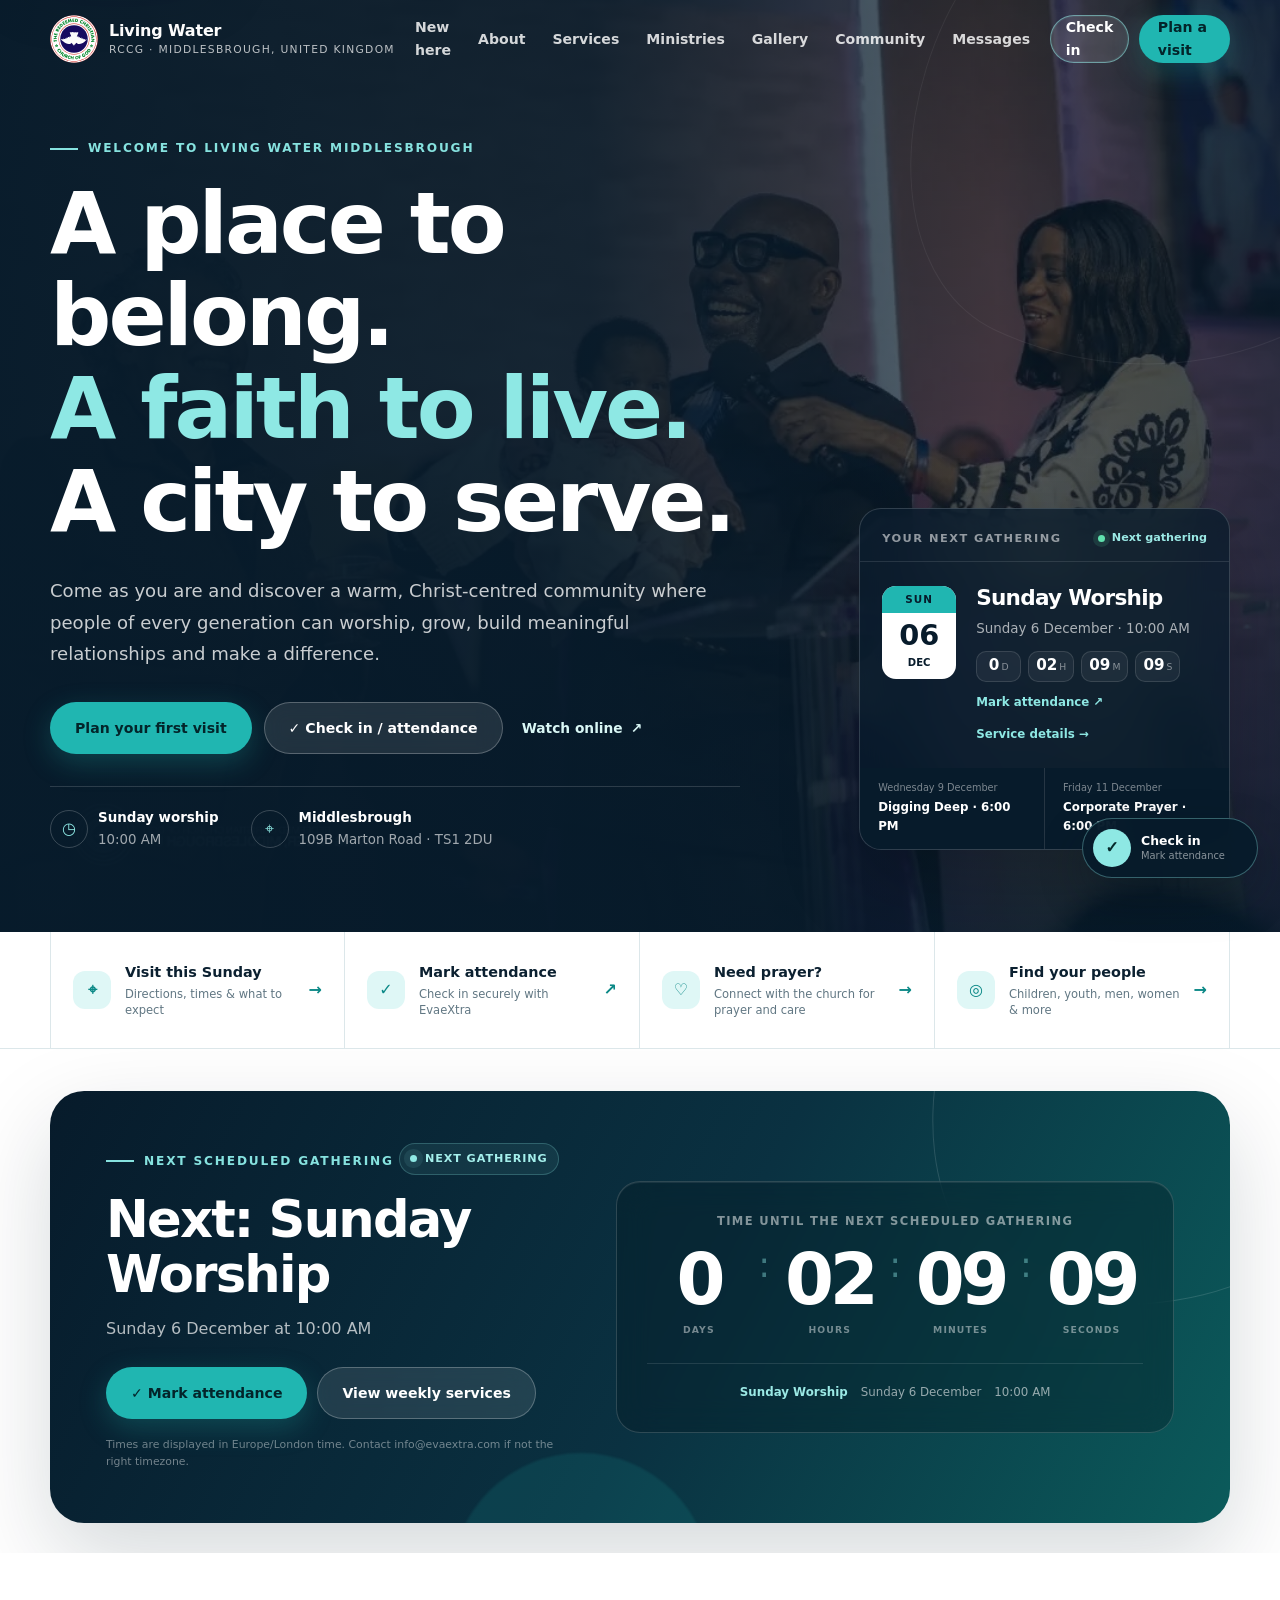
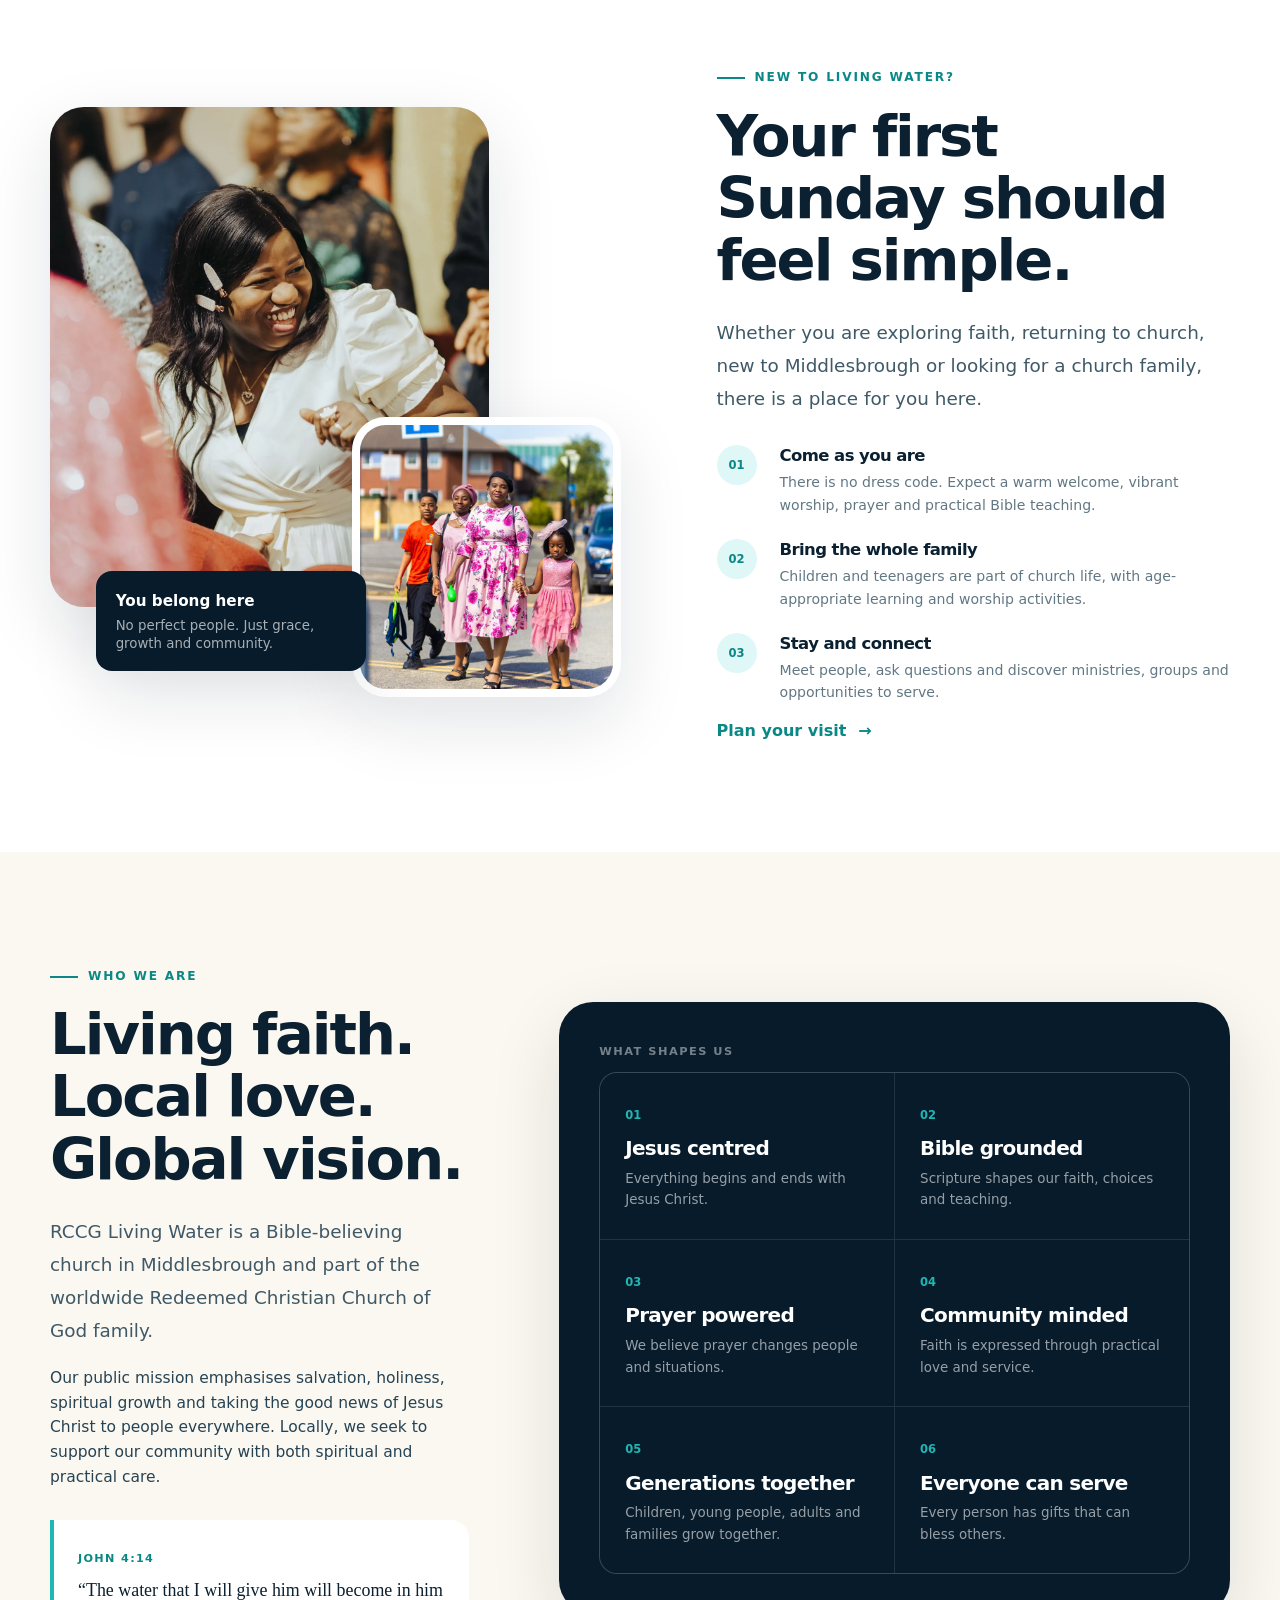
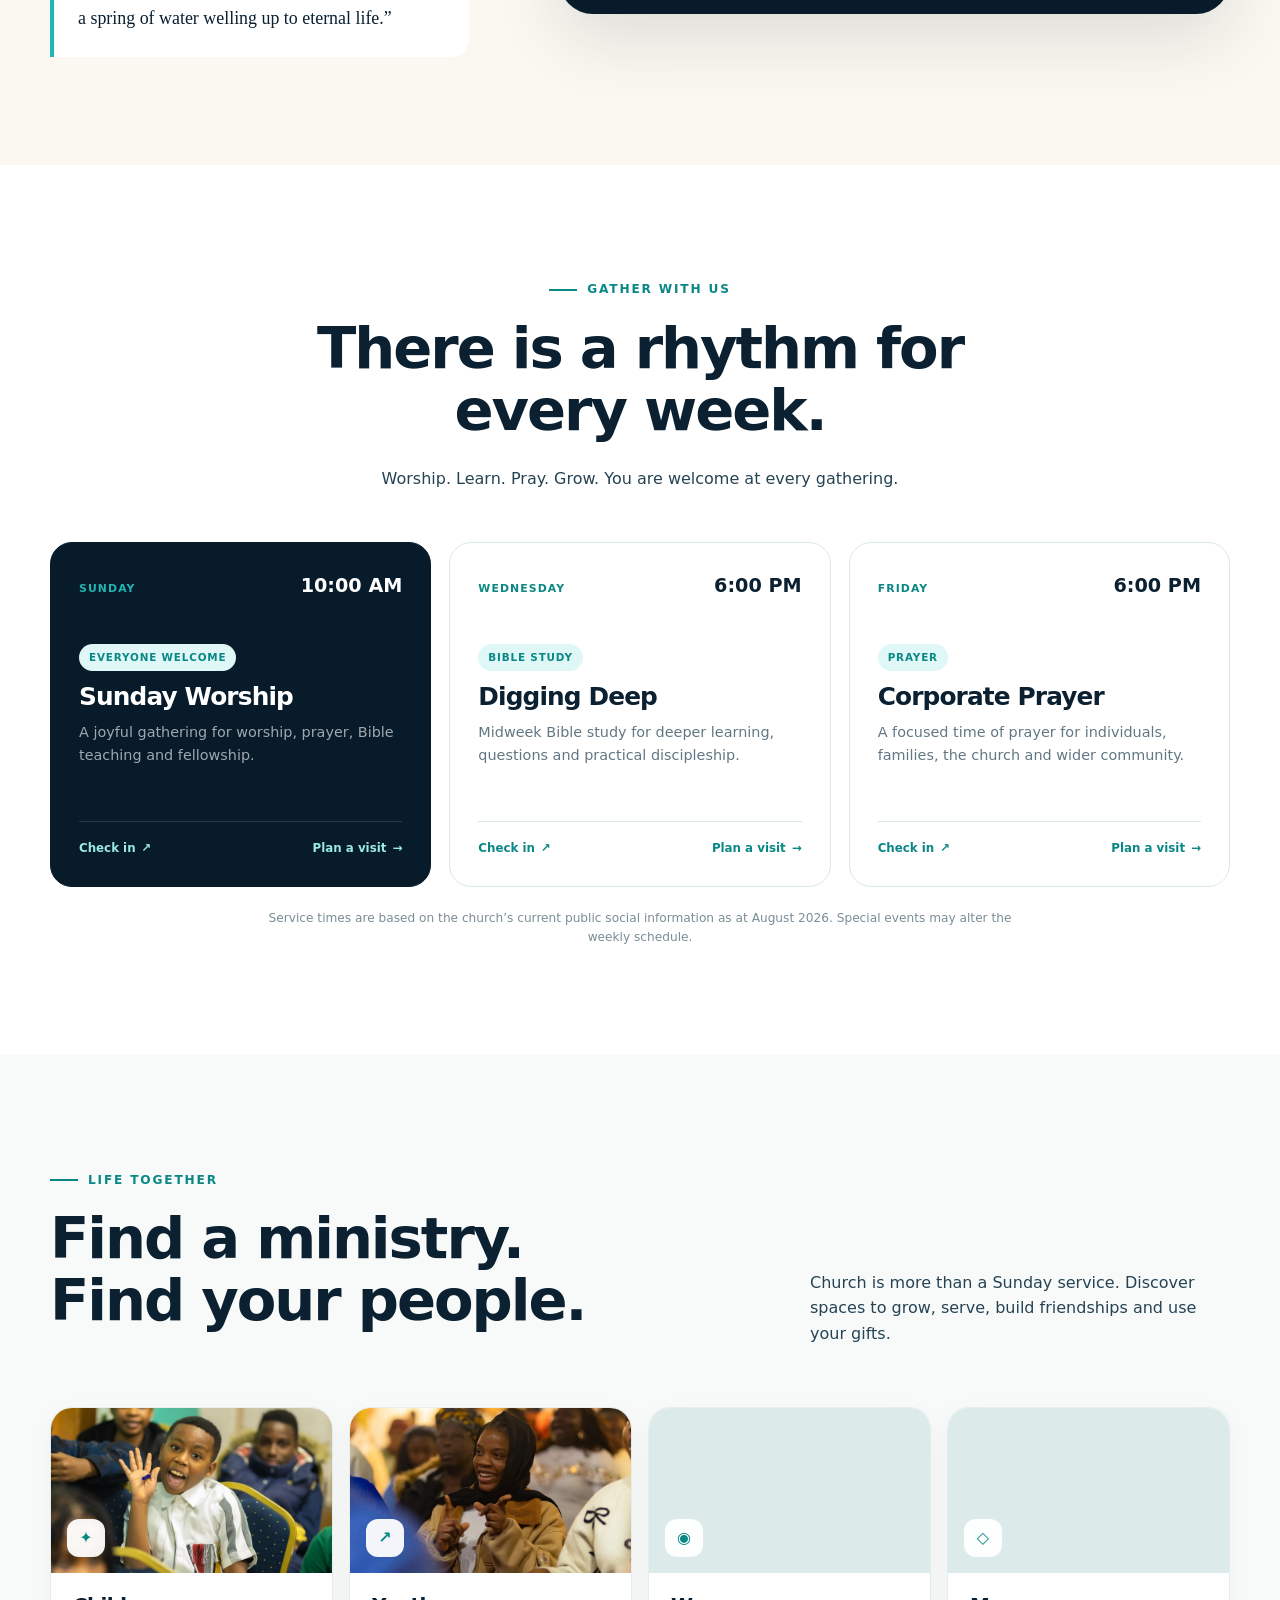
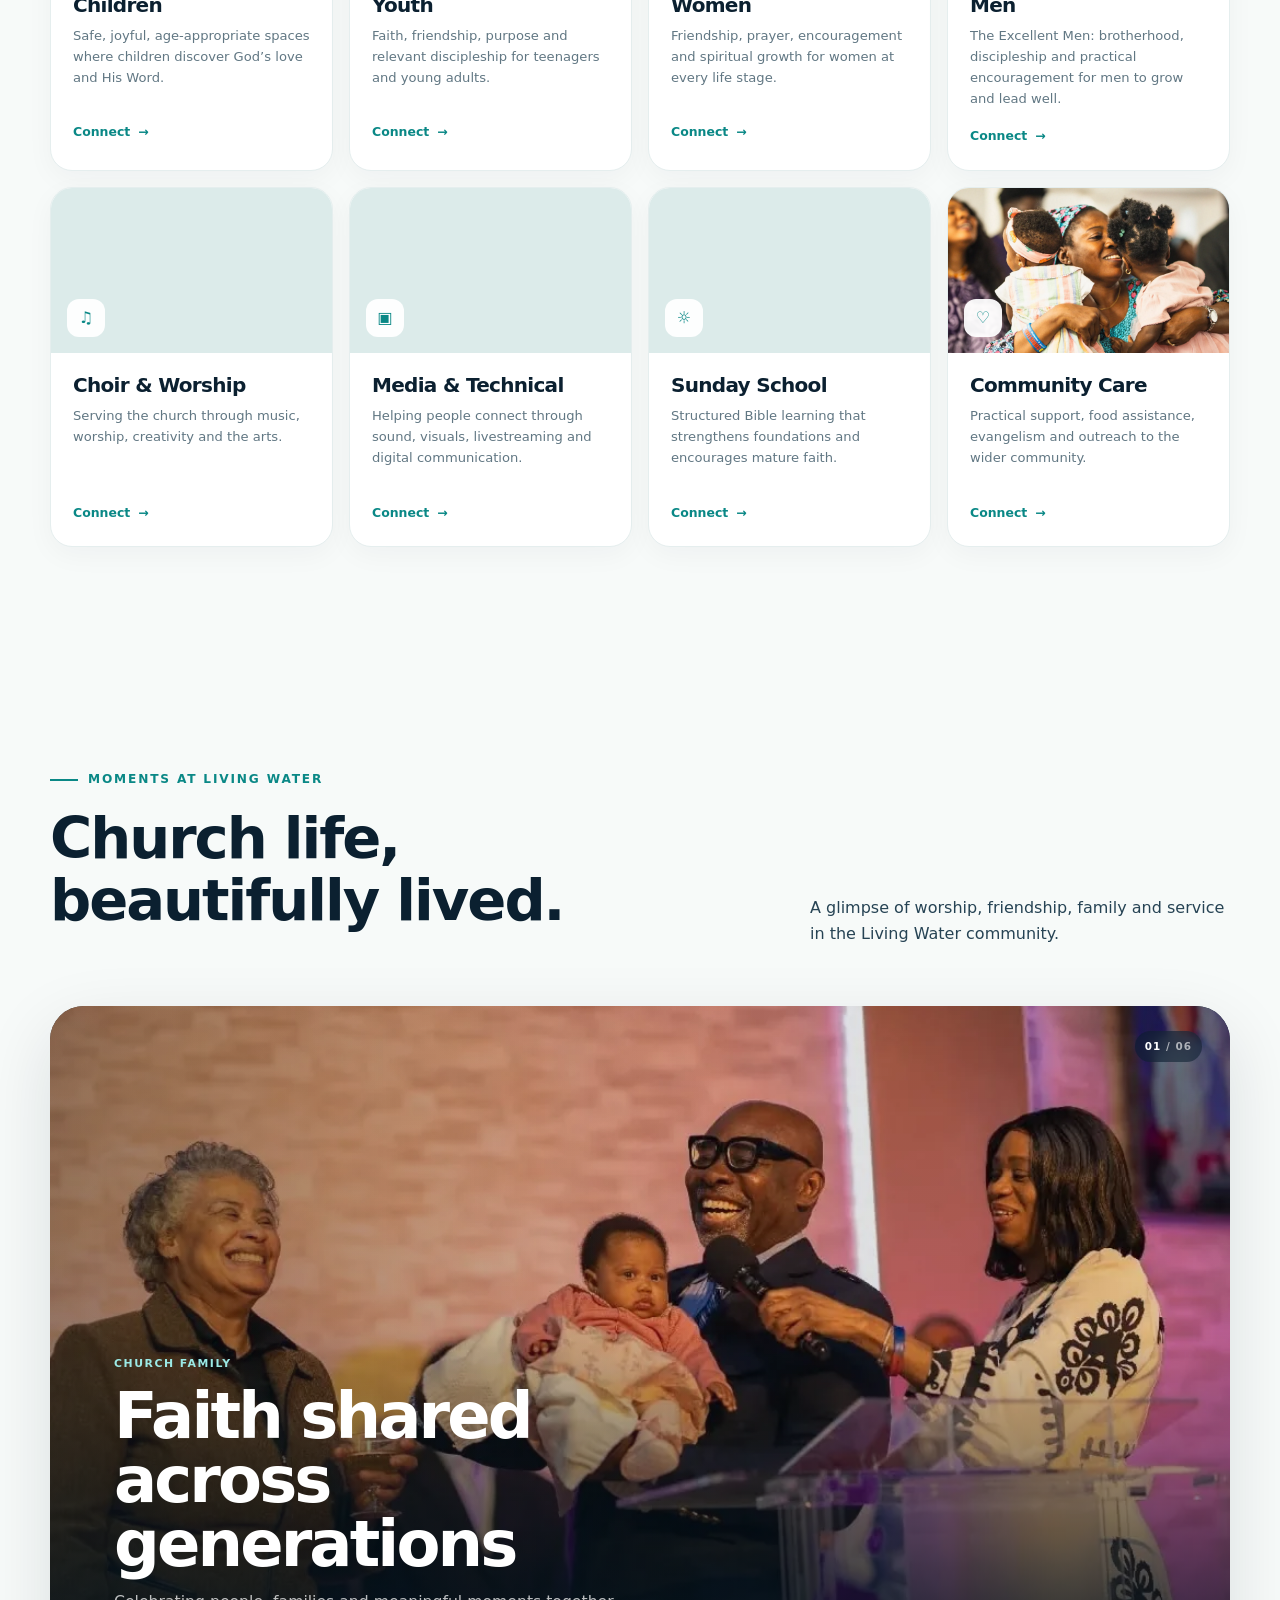
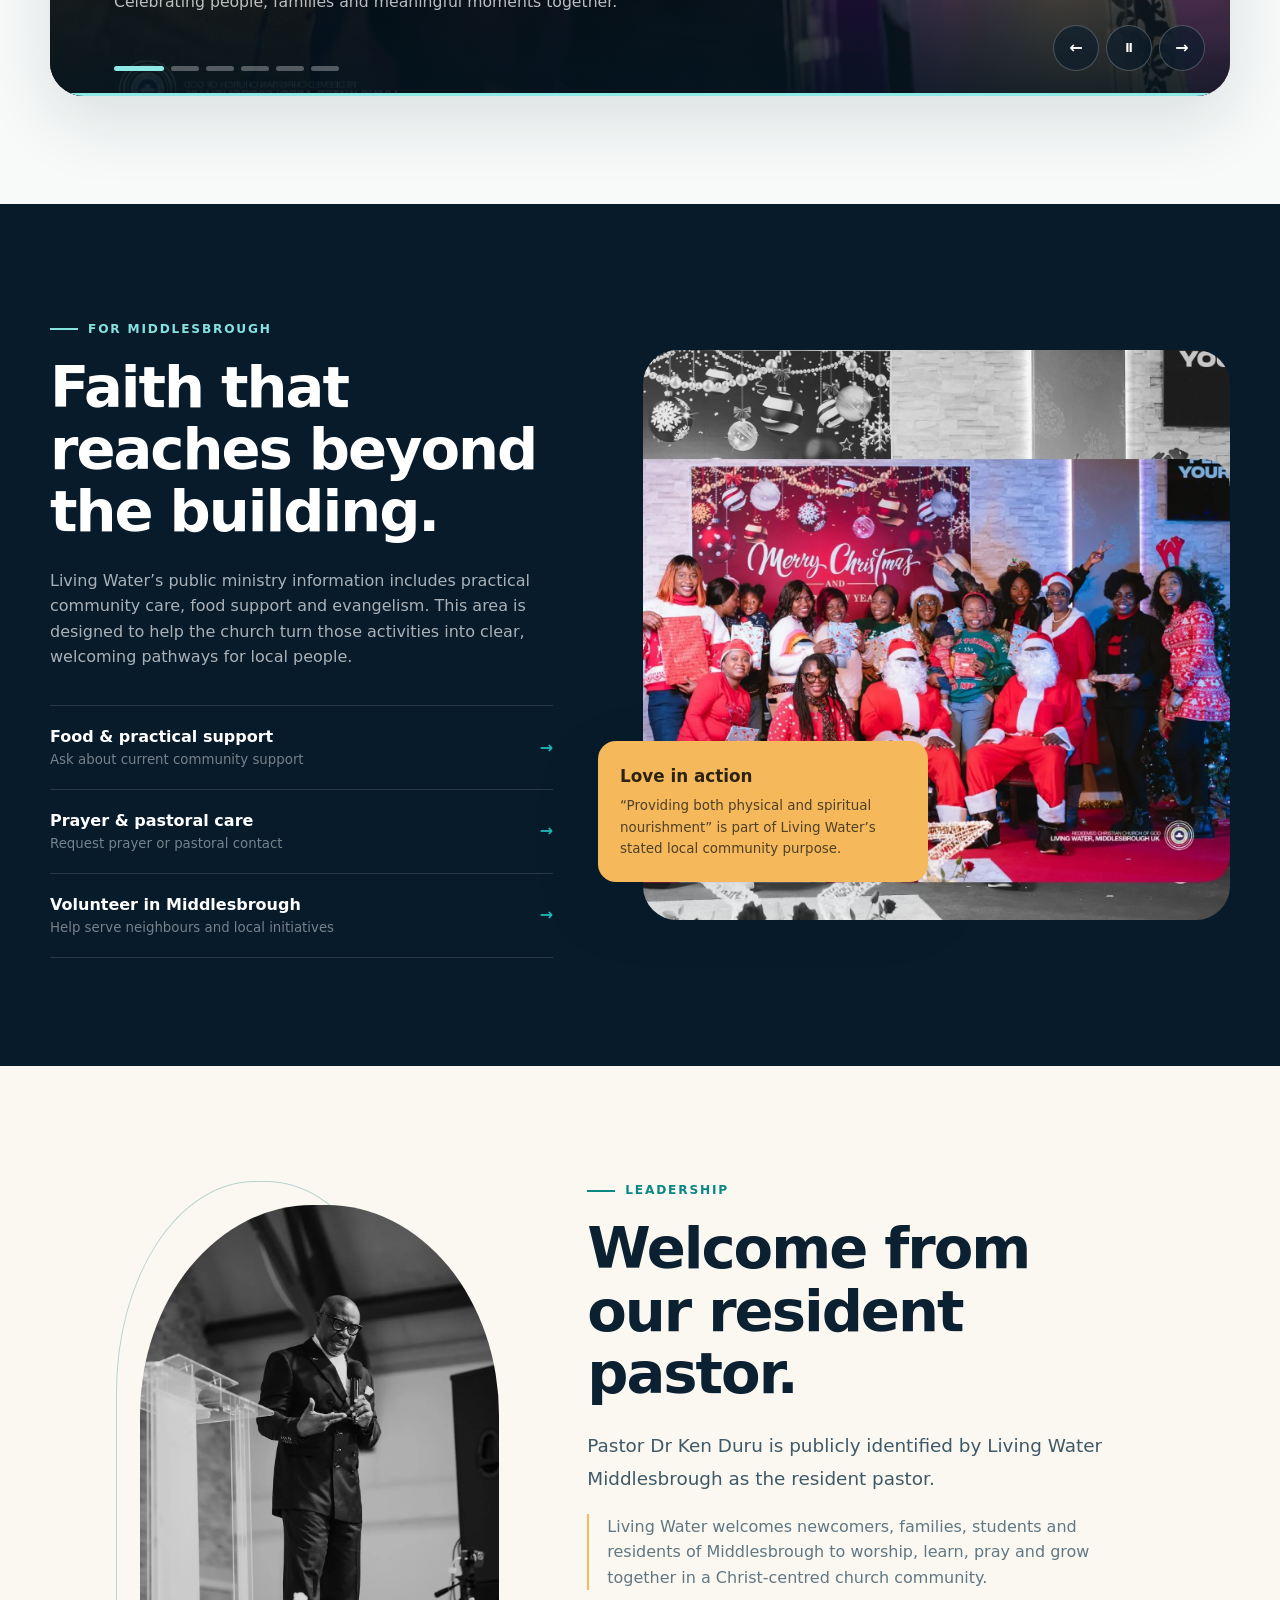
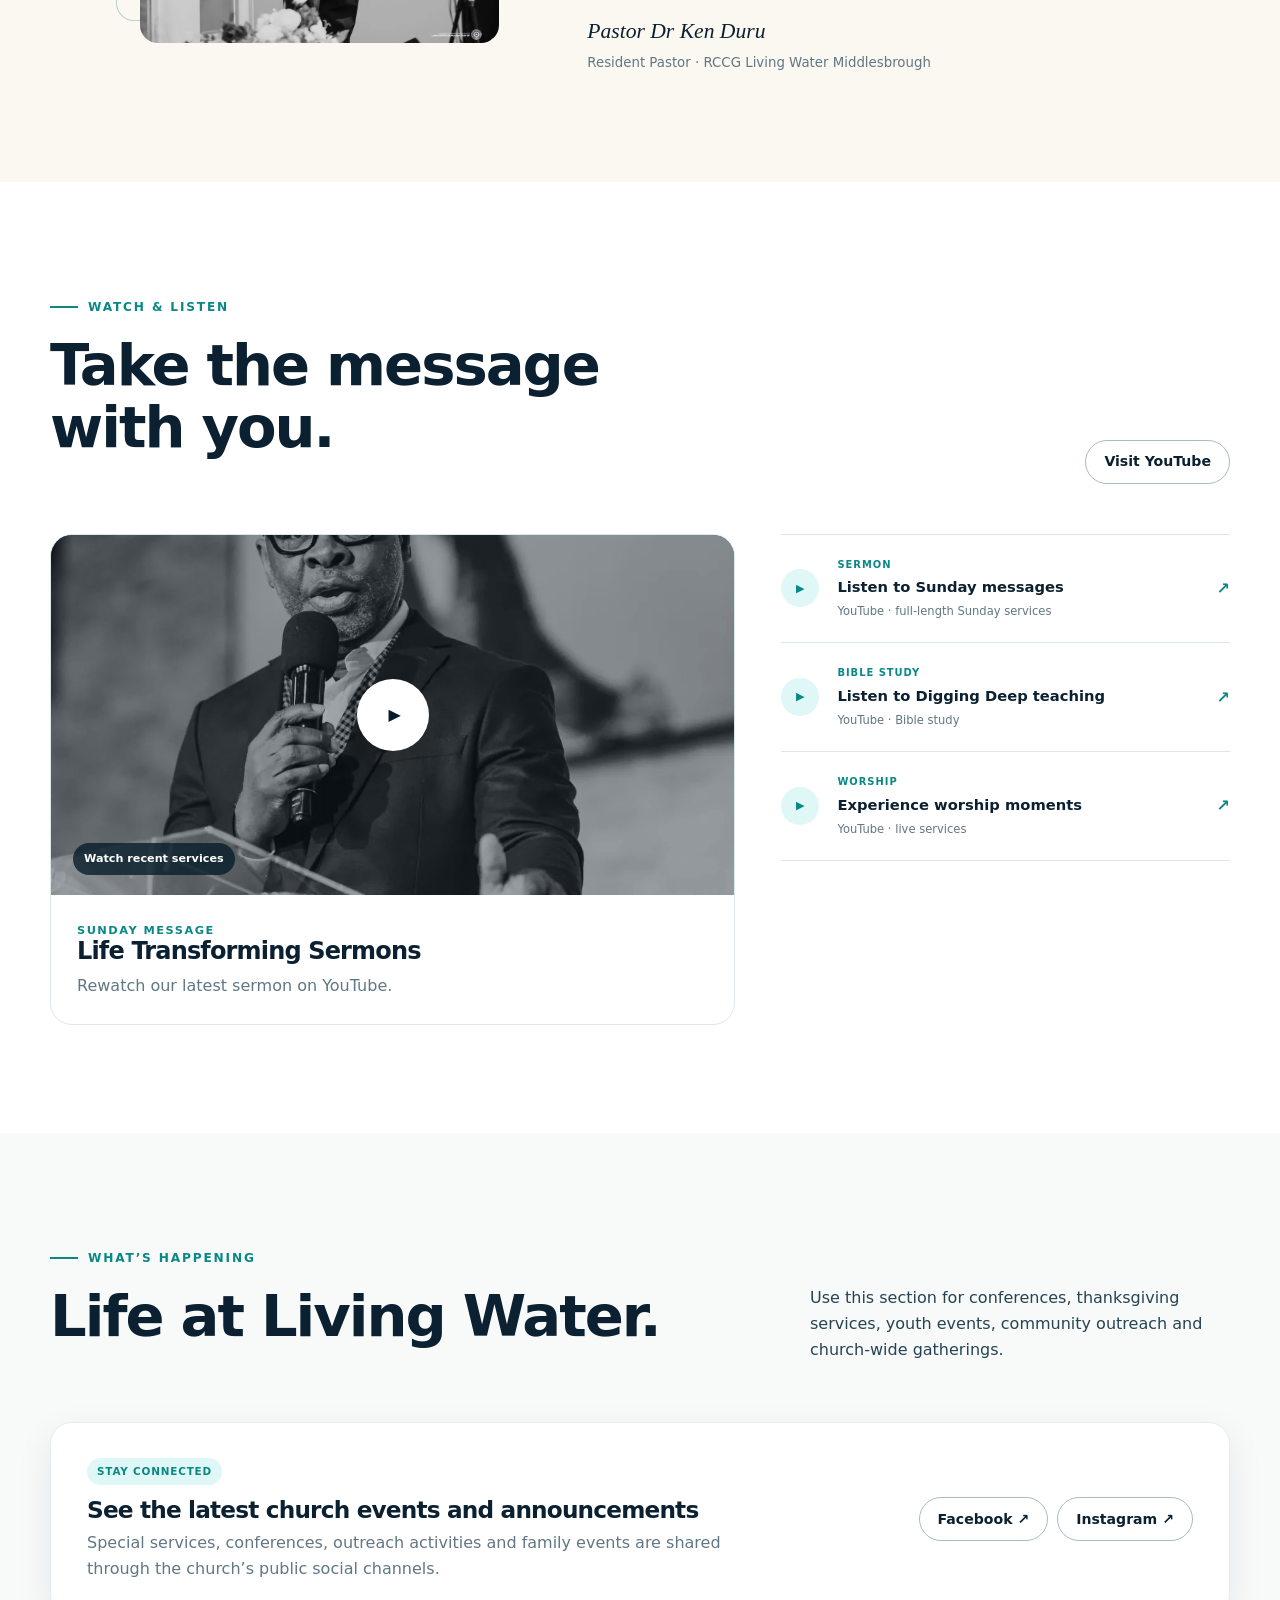
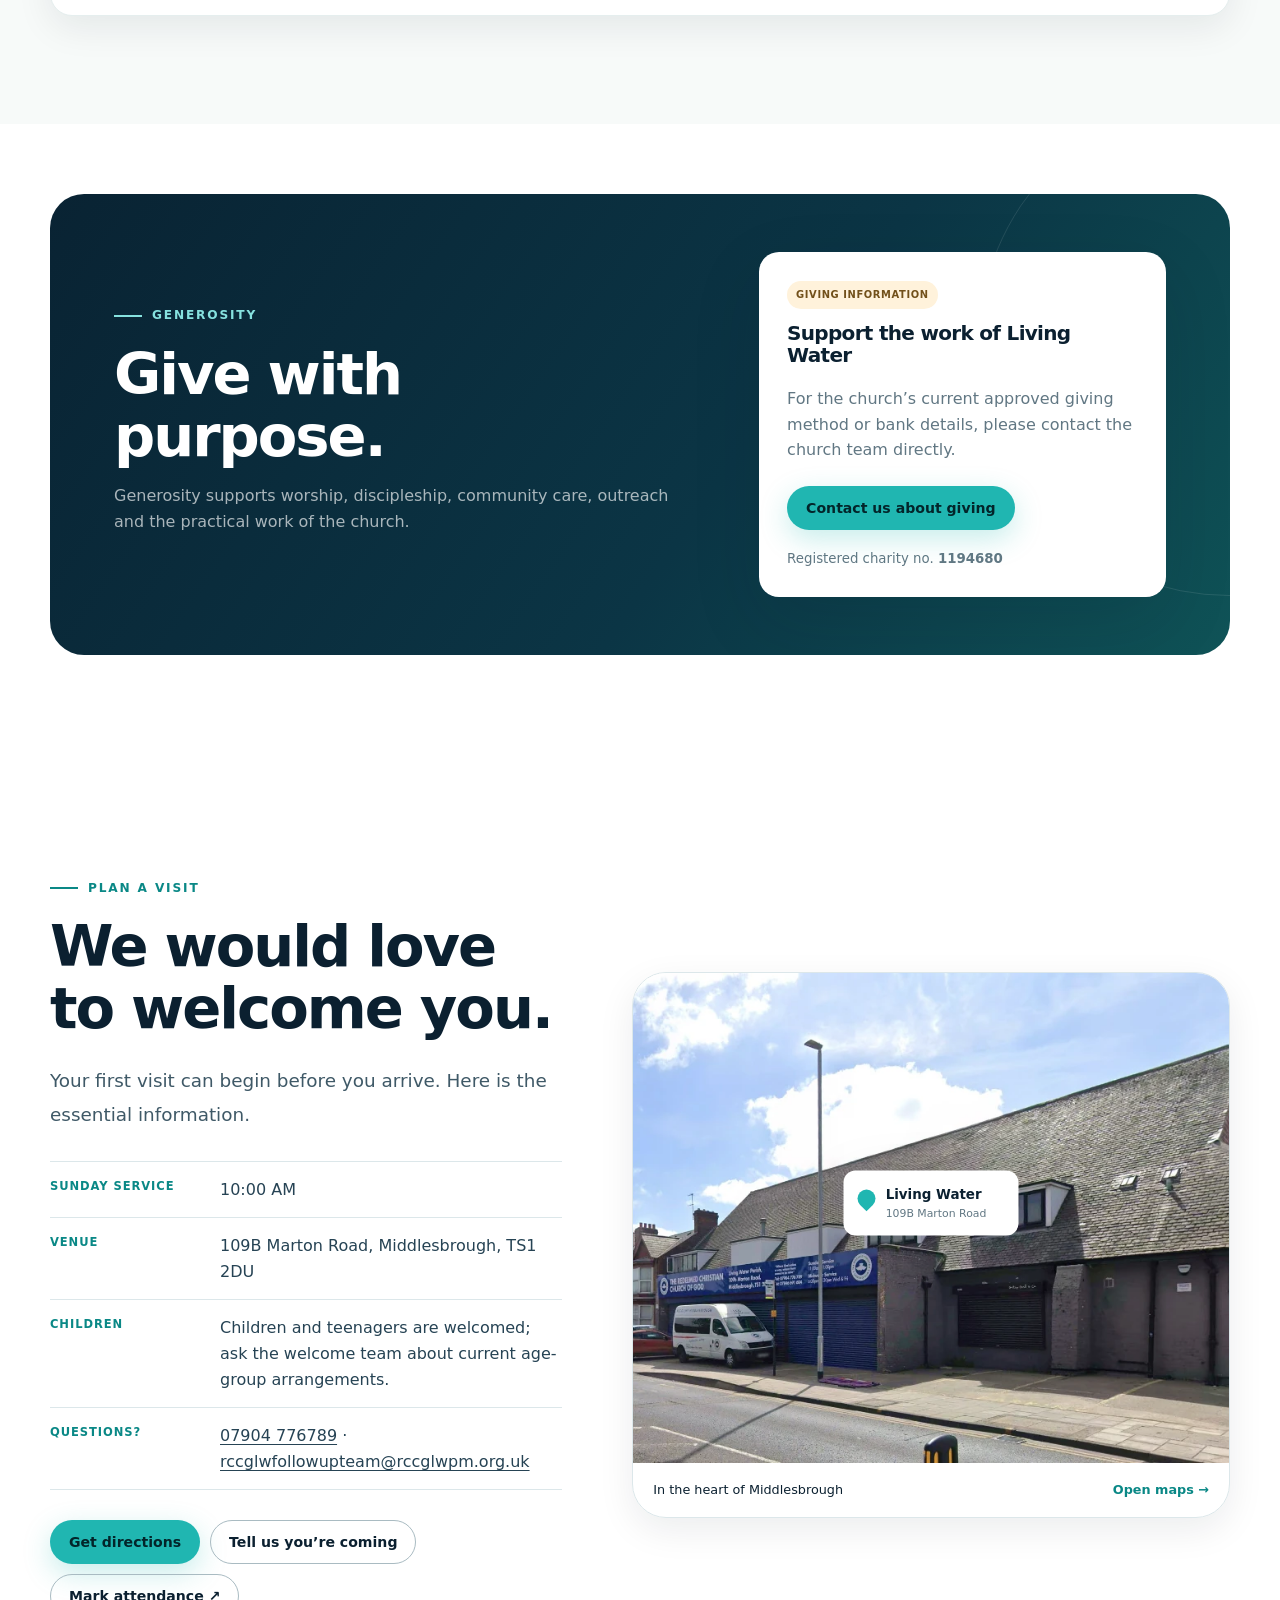
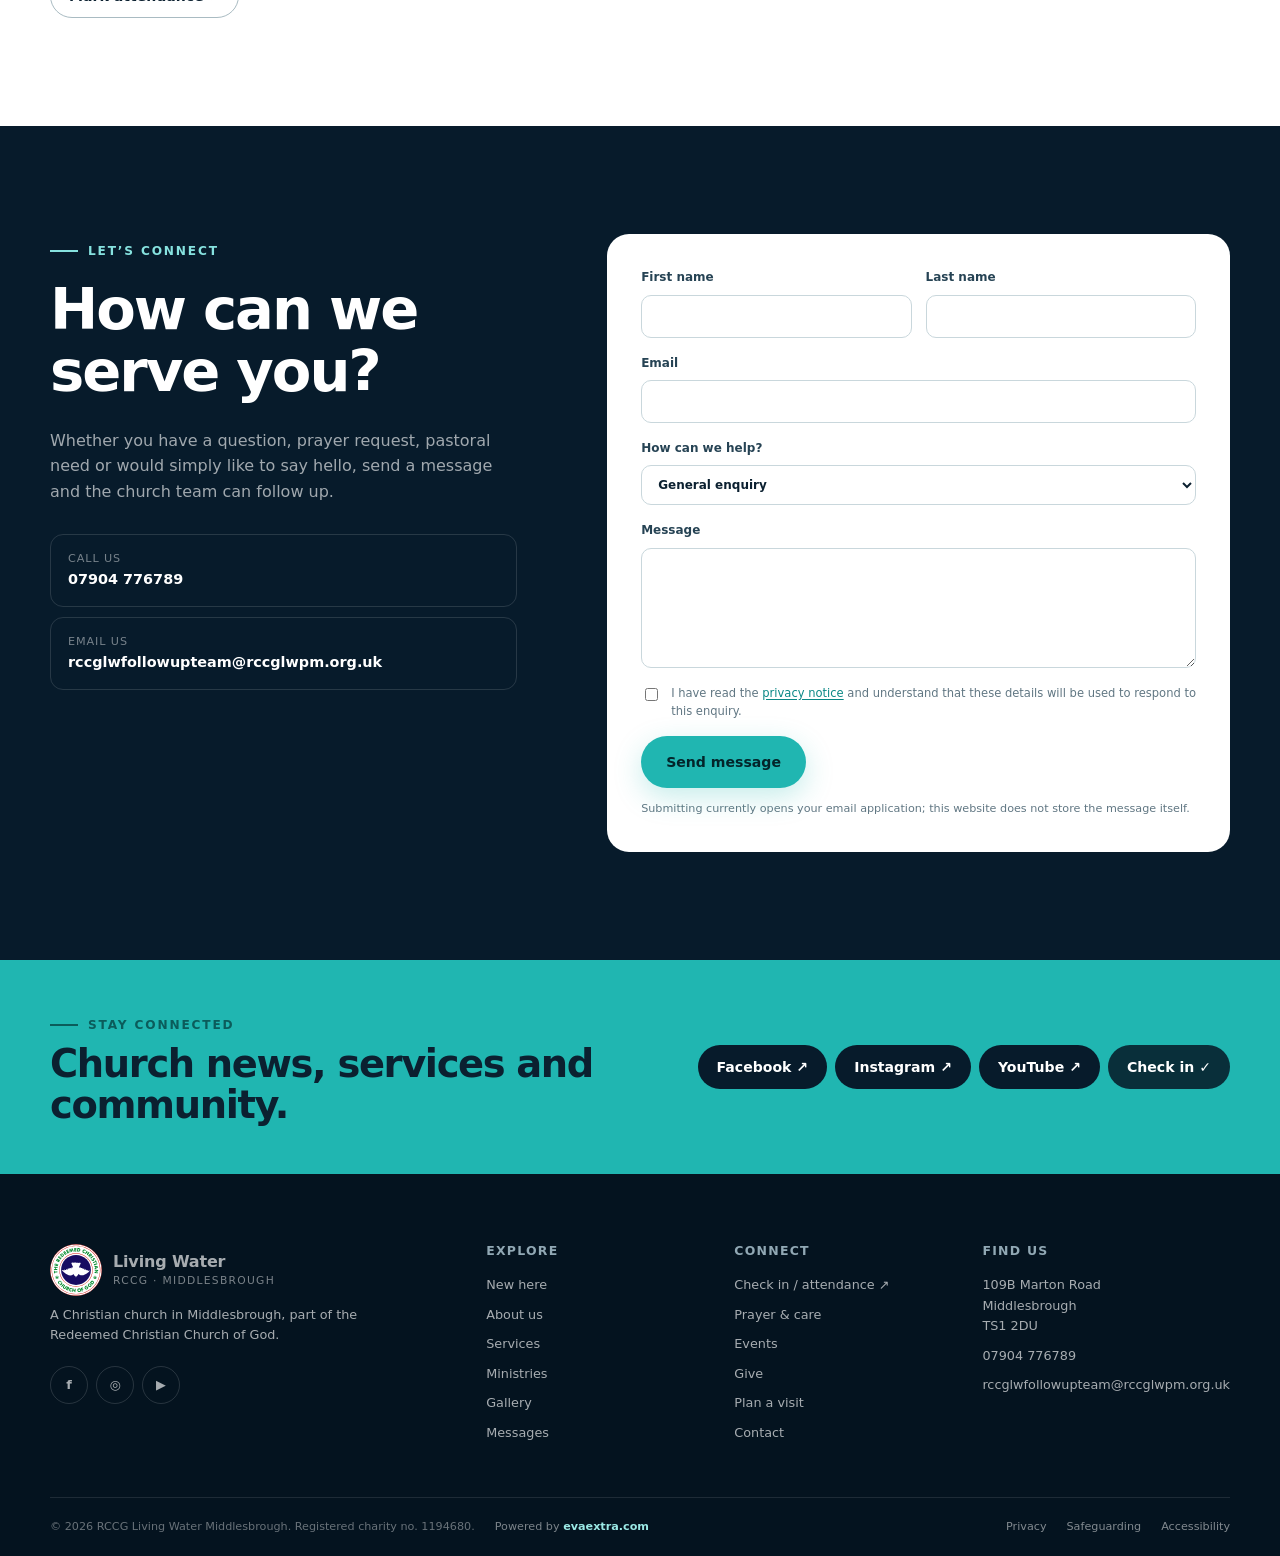
==== commit e259791e: "Update index.html" ====
--- a/index.html
+++ b/index.html
@@ -151,12 +151,12 @@
             <p class="eyebrow light">Next scheduled gathering</p>
             <span class="countdown-status"><i></i><span data-service-status>Next gathering</span></span>
             <h2 id="countdown-title" data-countdown-heading>Loading the next service…</h2>
-            <p data-countdown-supporting>Times are calculated automatically in Europe/London time.</p>
+            <p data-countdown-supporting>Times are displayed in Europe/London time. Contact info@evaextra.com if not the right timezone.</p>
             <div class="countdown-actions">
               <a href="https://evaextra.com/checkin" class="button button-primary button-large" data-checkin-link target="_blank" rel="noopener">✓ Mark attendance</a>
               <a class="button button-glass button-large" href="#services">View weekly services</a>
             </div>
-            <small class="countdown-zone">Automatically calculated in Europe/London time, including BST/GMT changes.</small>
+            <small class="countdown-zone">Times are displayed in Europe/London time. Contact info@evaextra.com if not the right timezone.</small>
           </div>
           <div class="countdown-display" aria-label="Countdown to the next scheduled church gathering">
             <p data-countdown-label>Time until the next scheduled gathering</p>
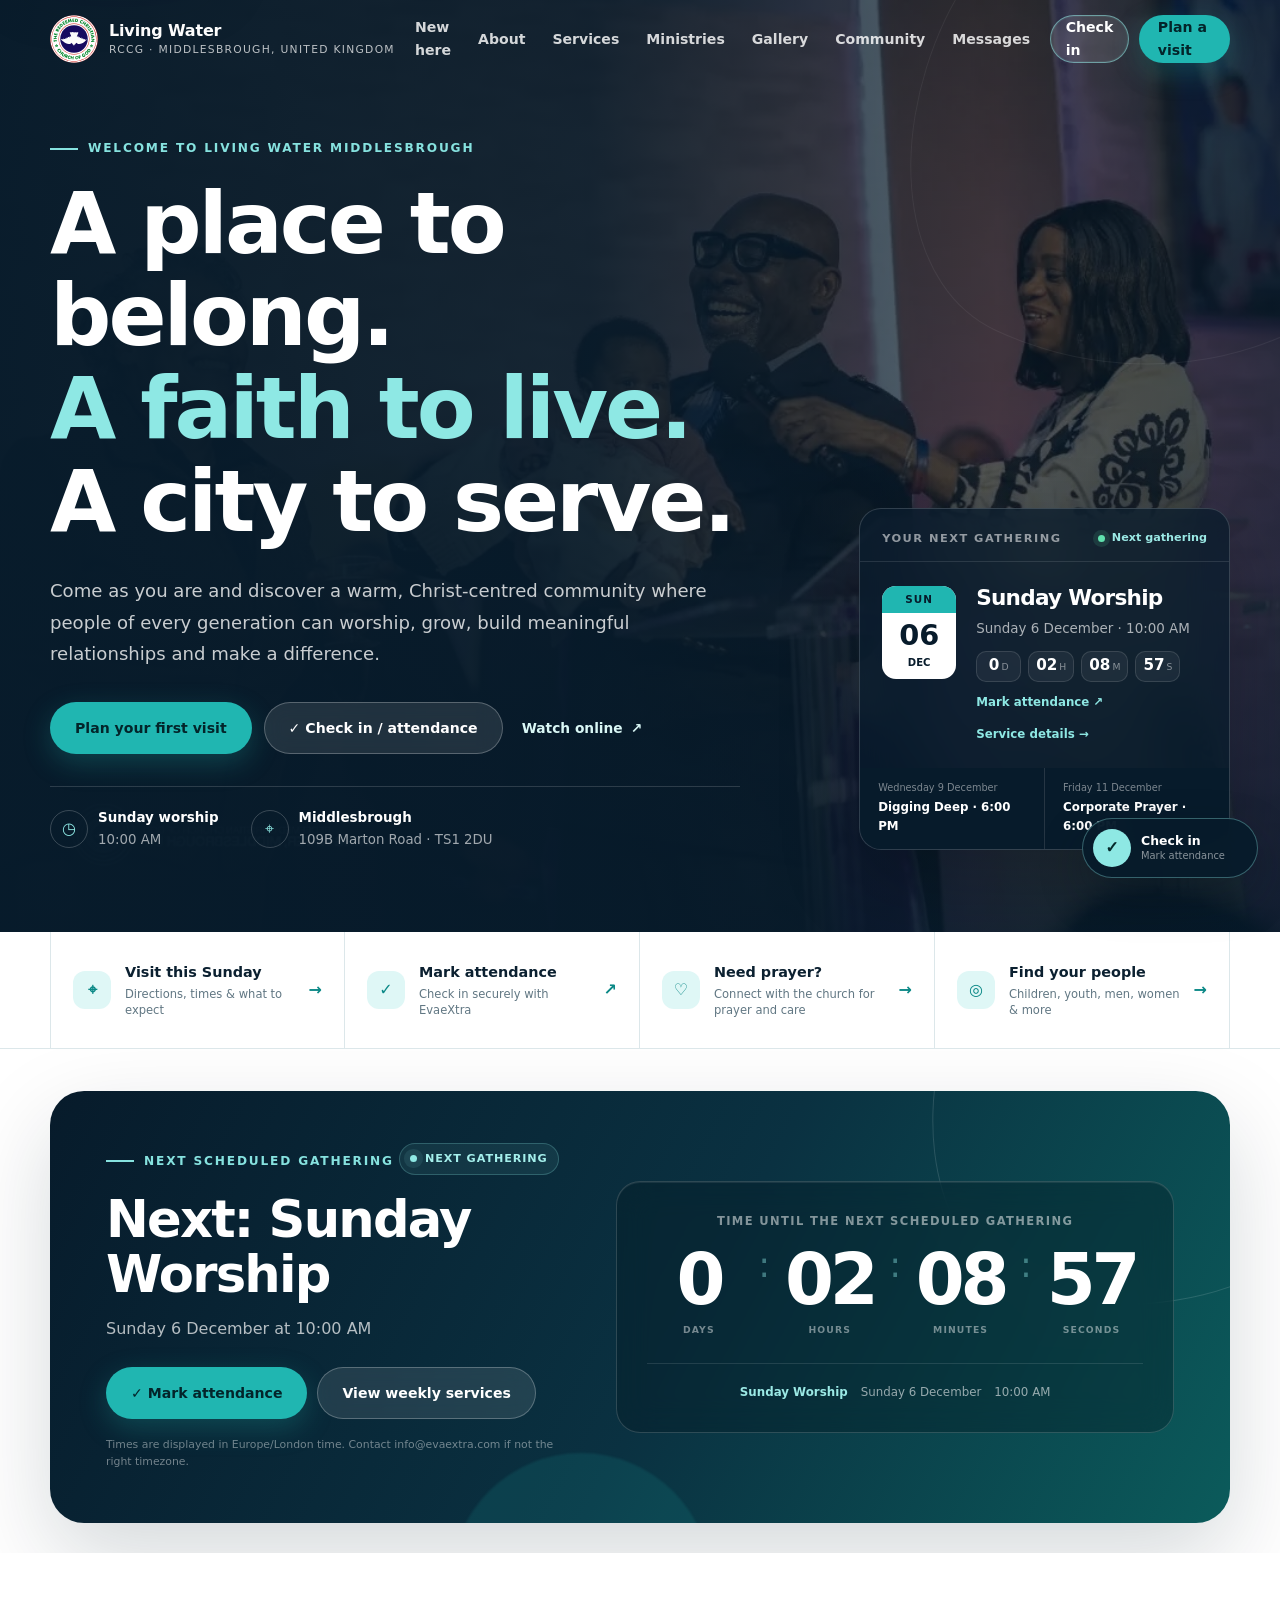
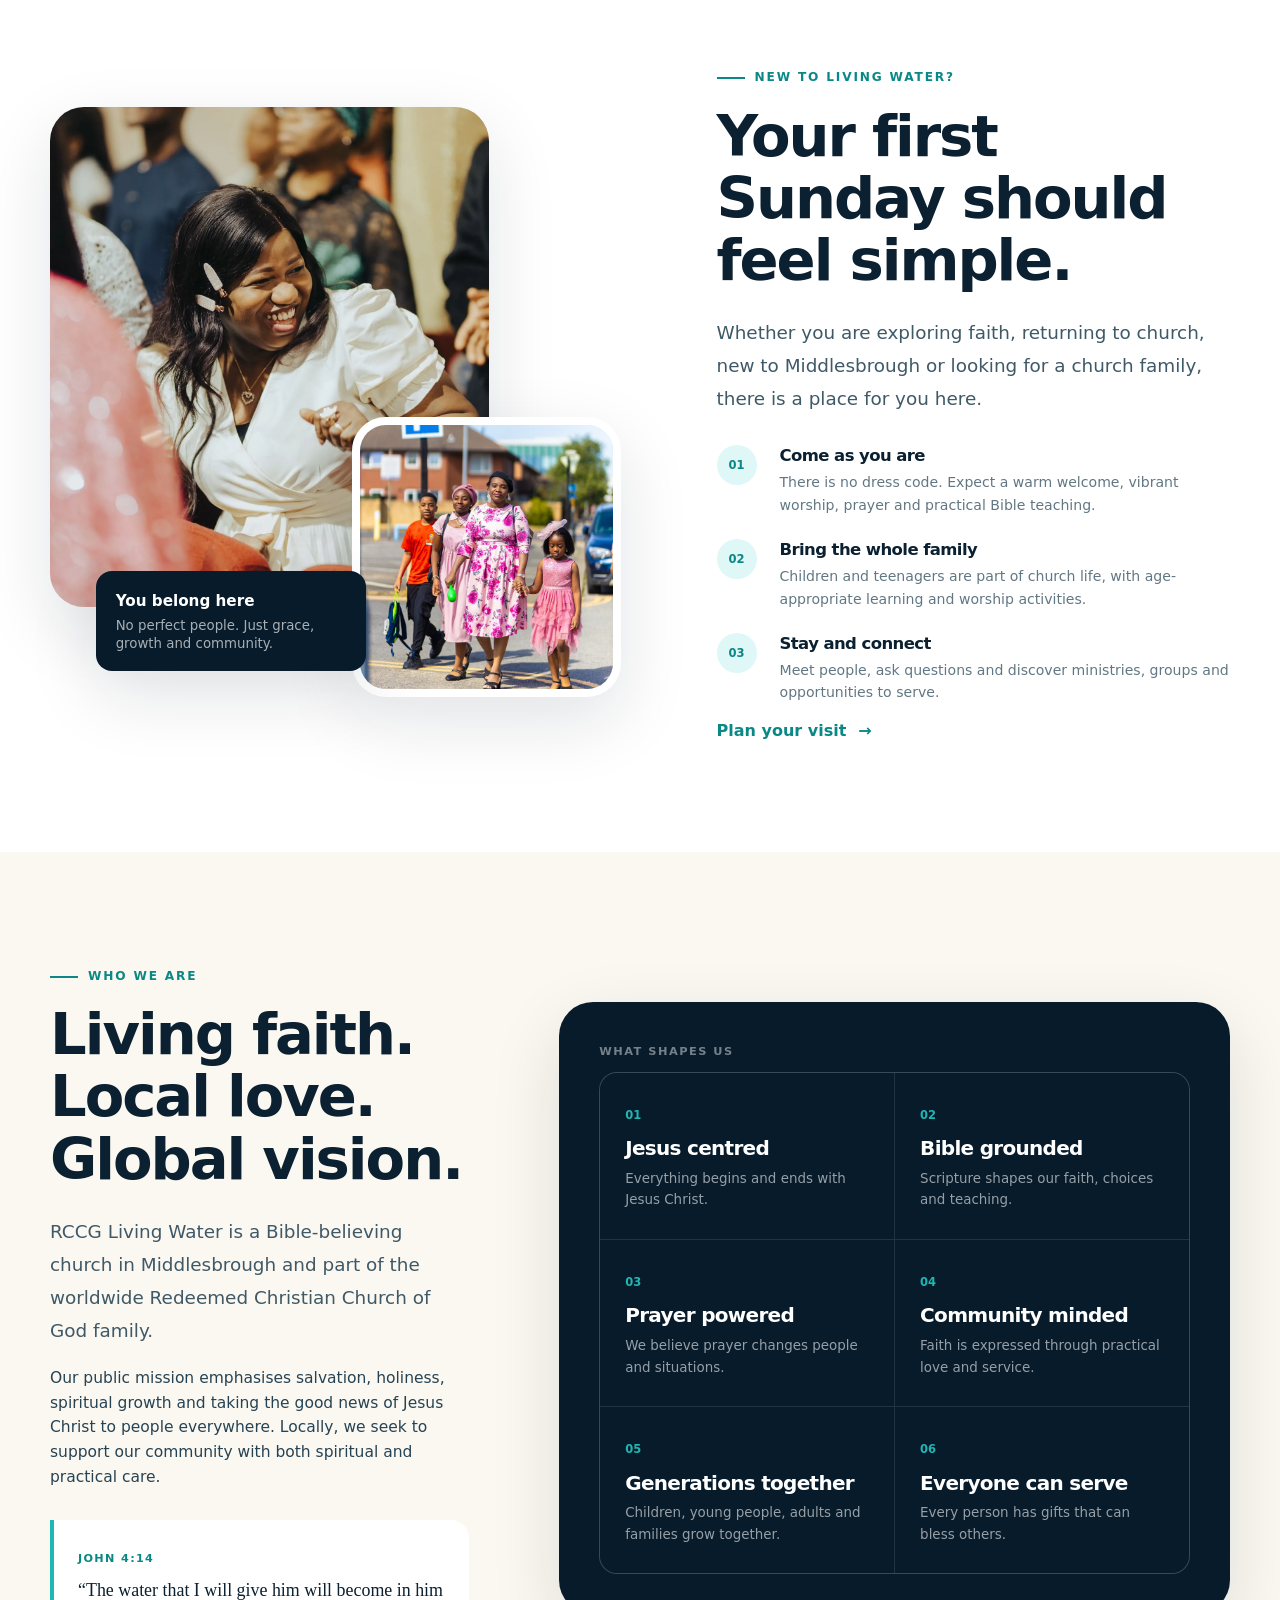
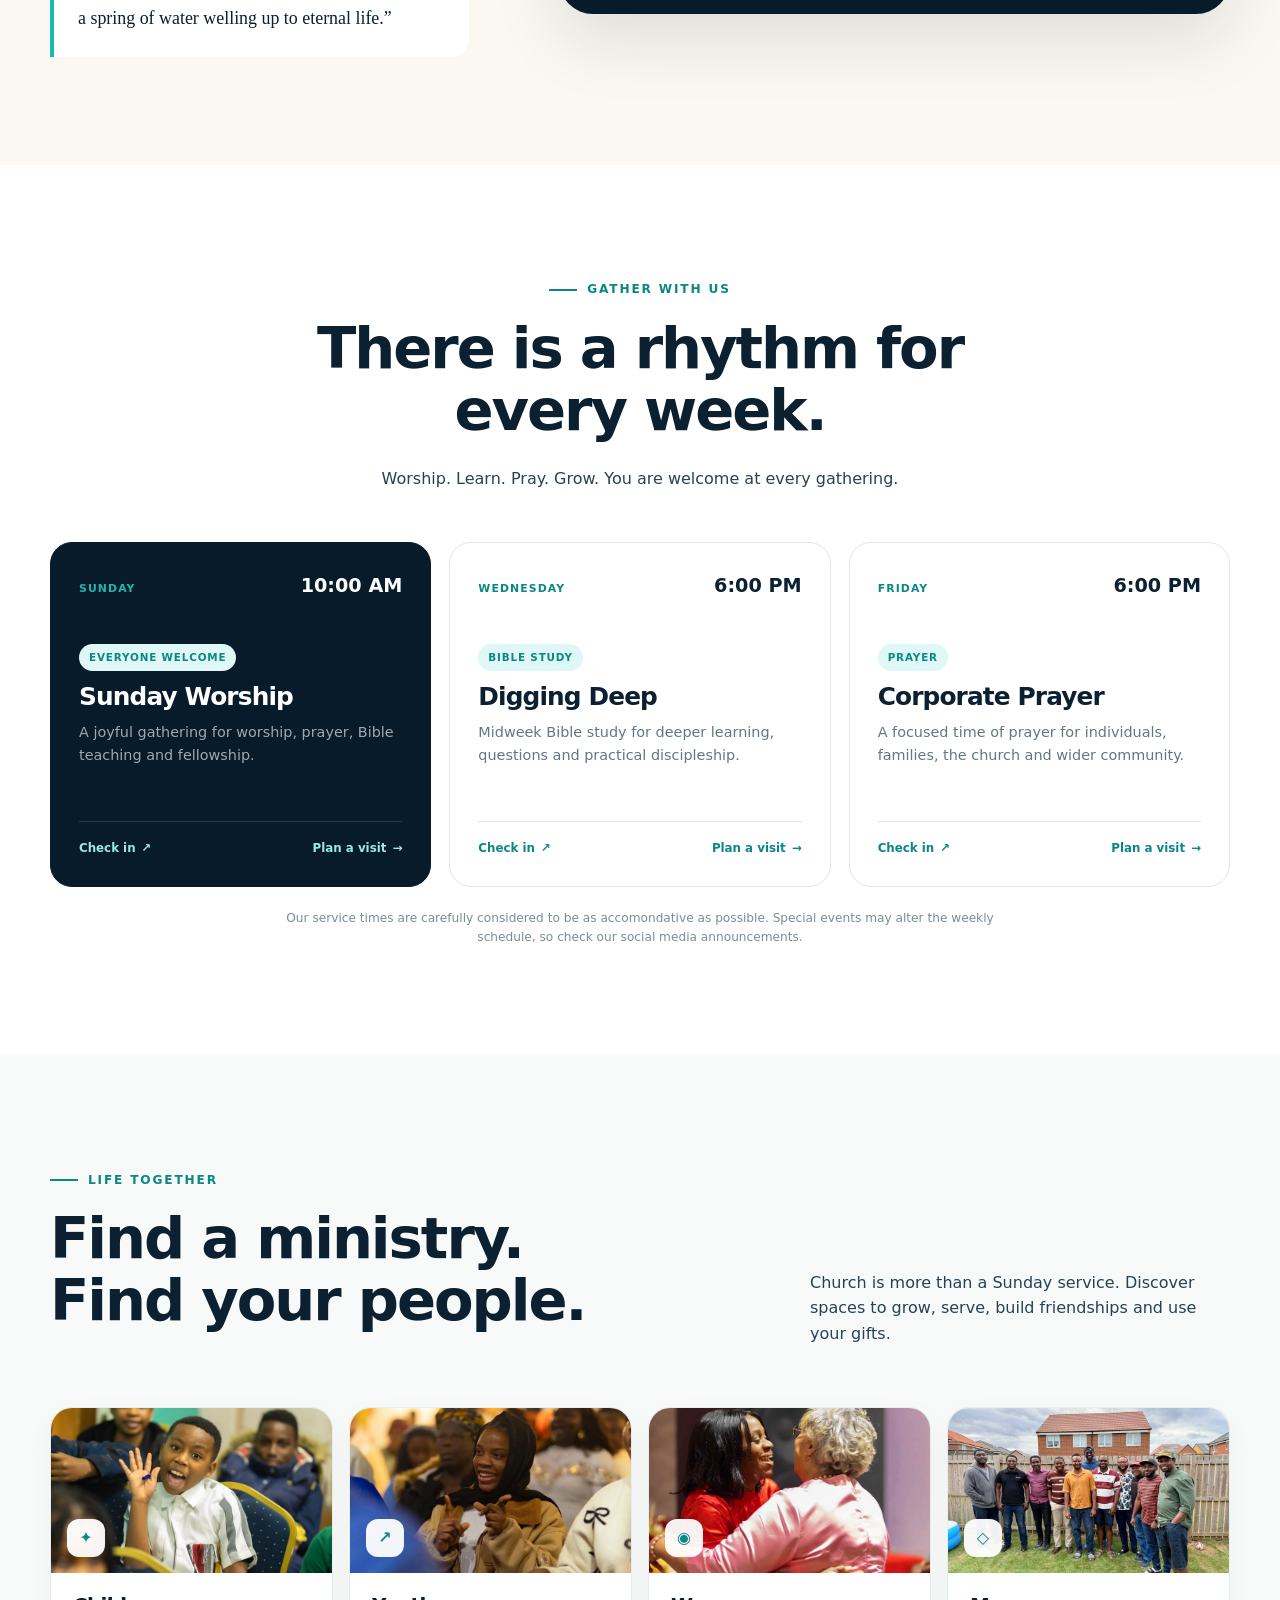
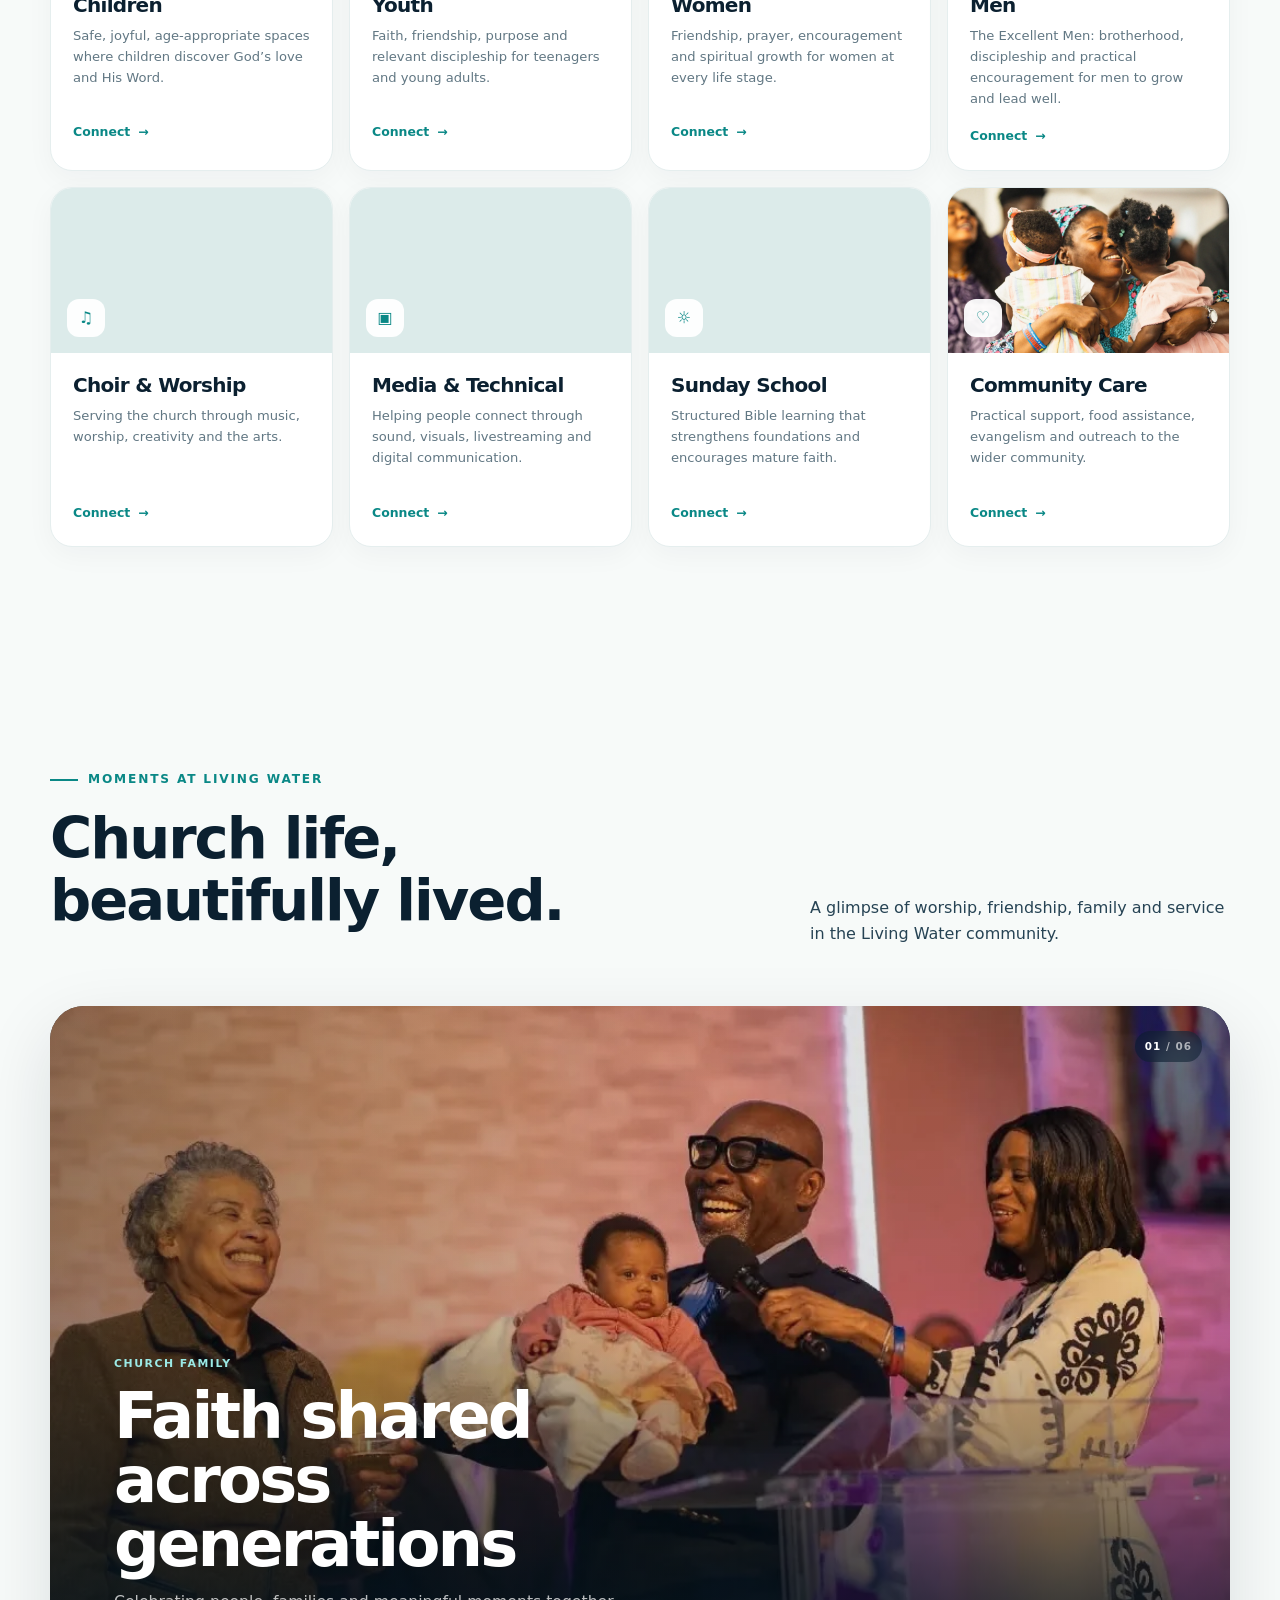
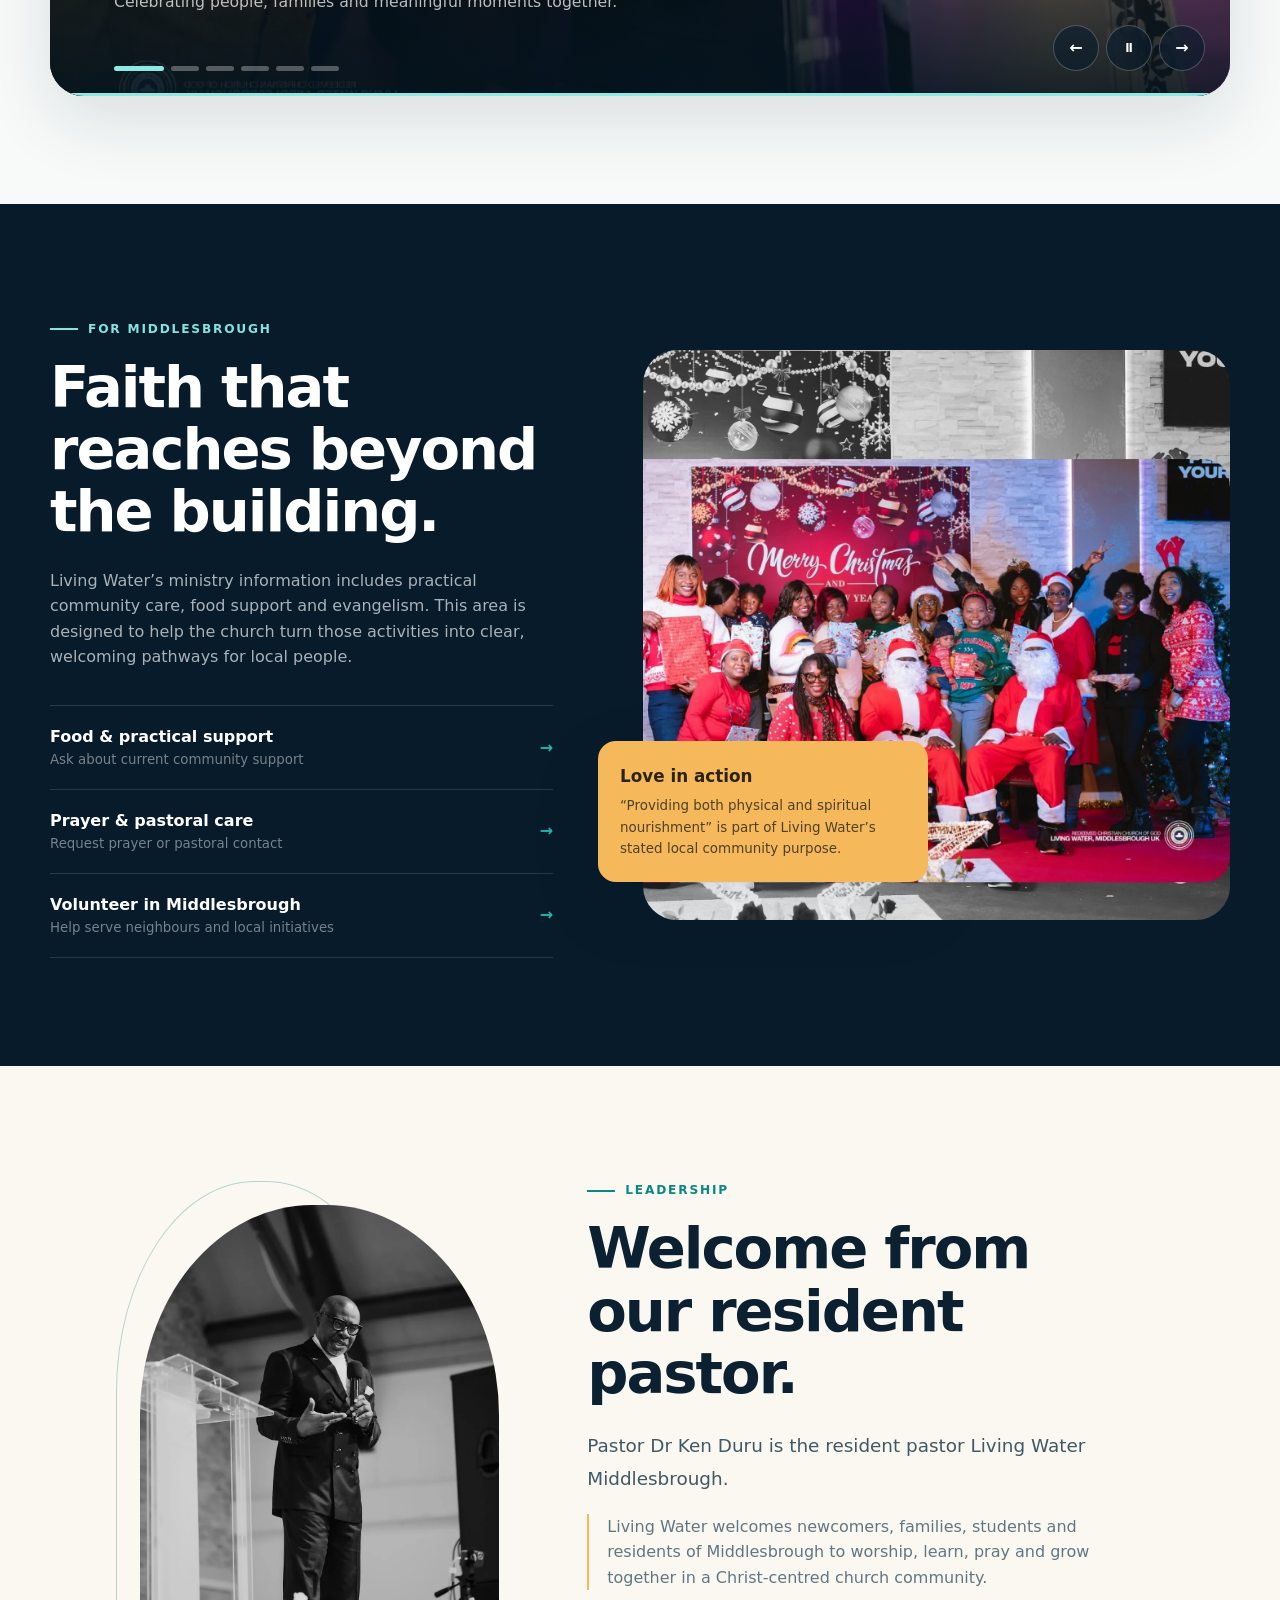
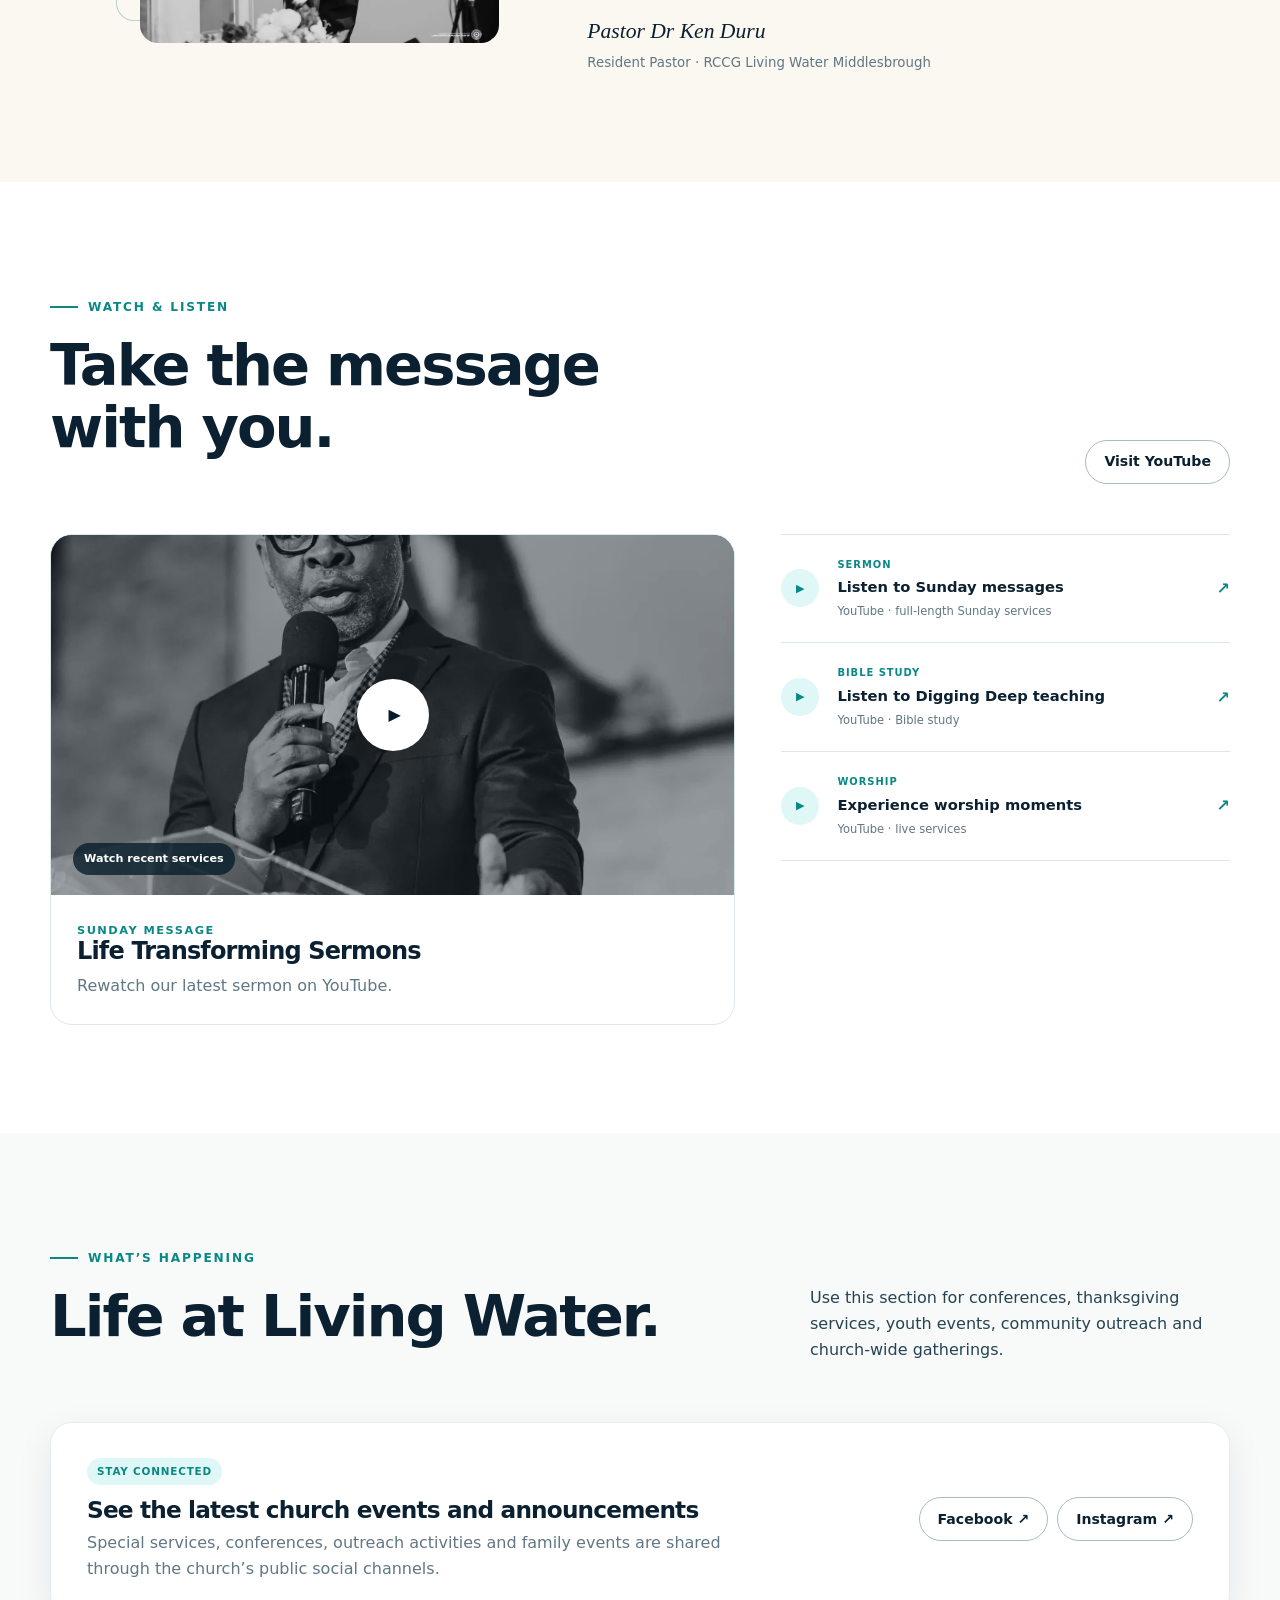
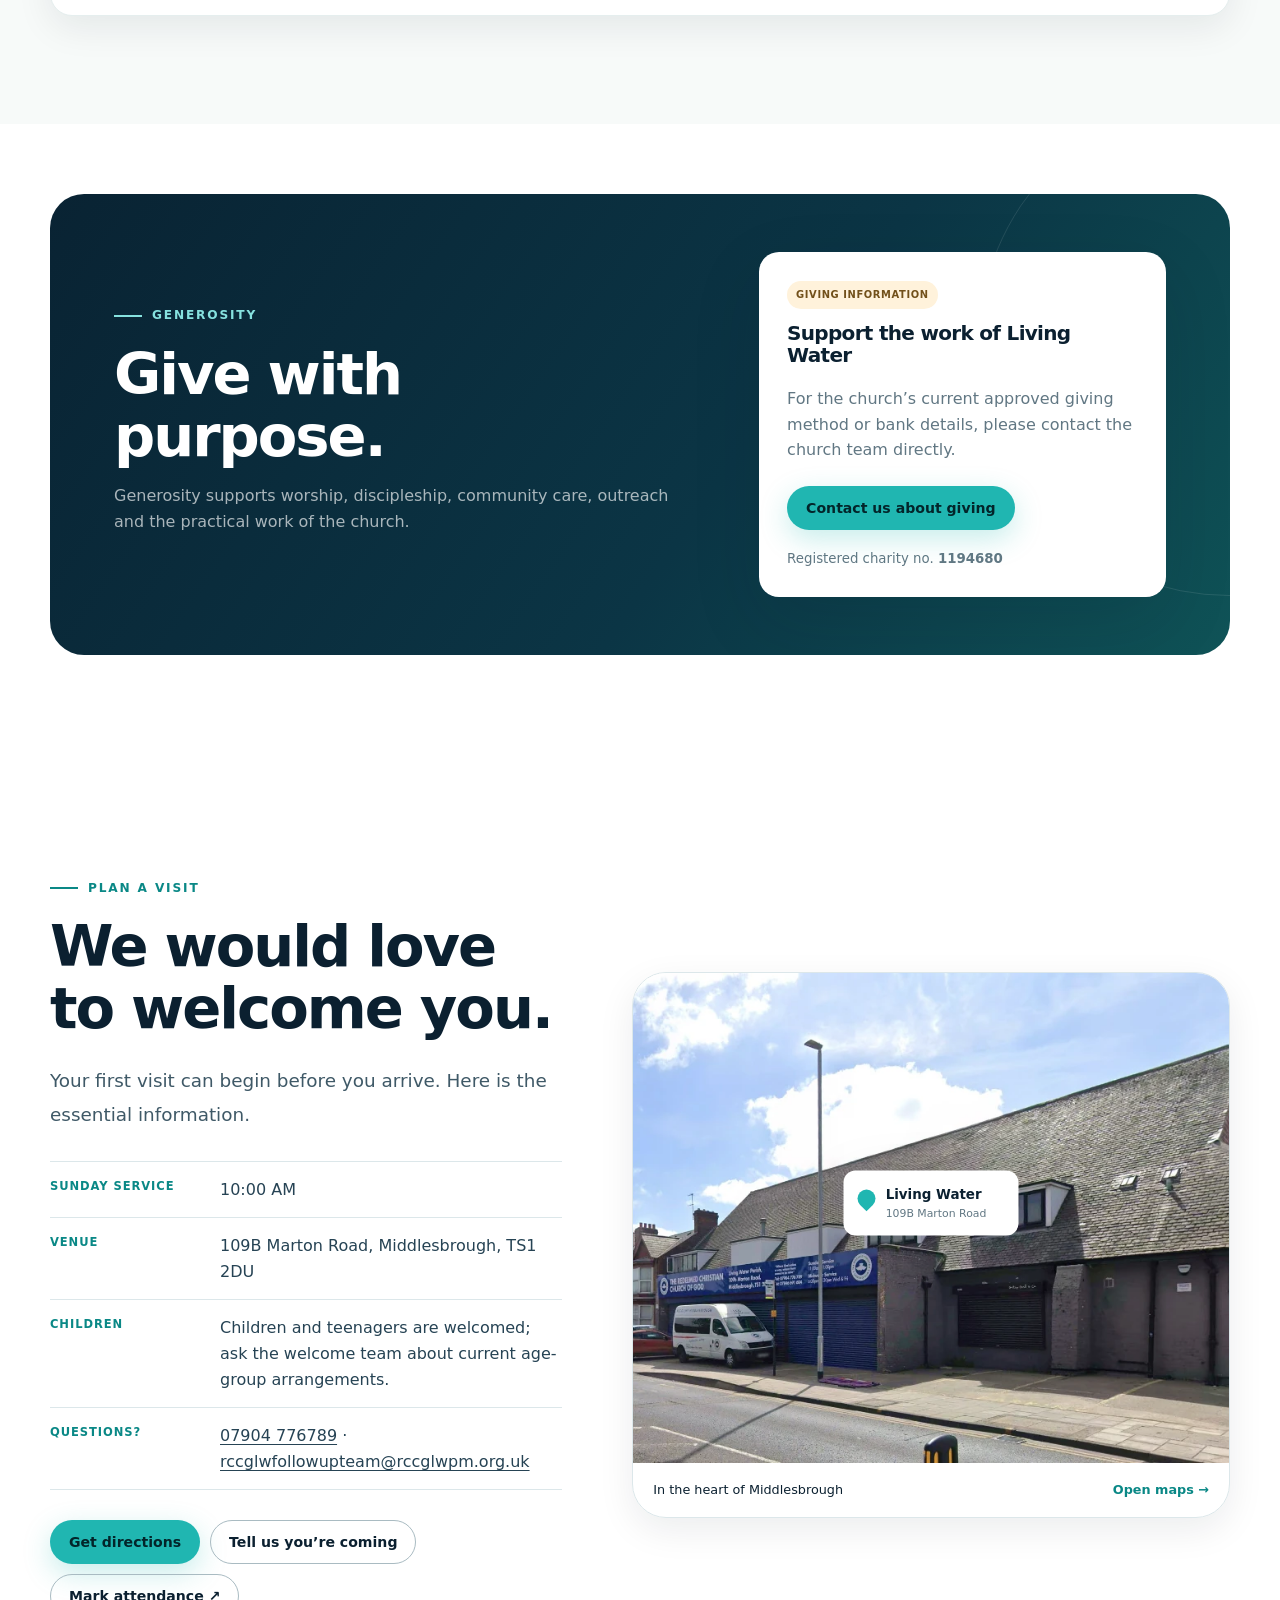
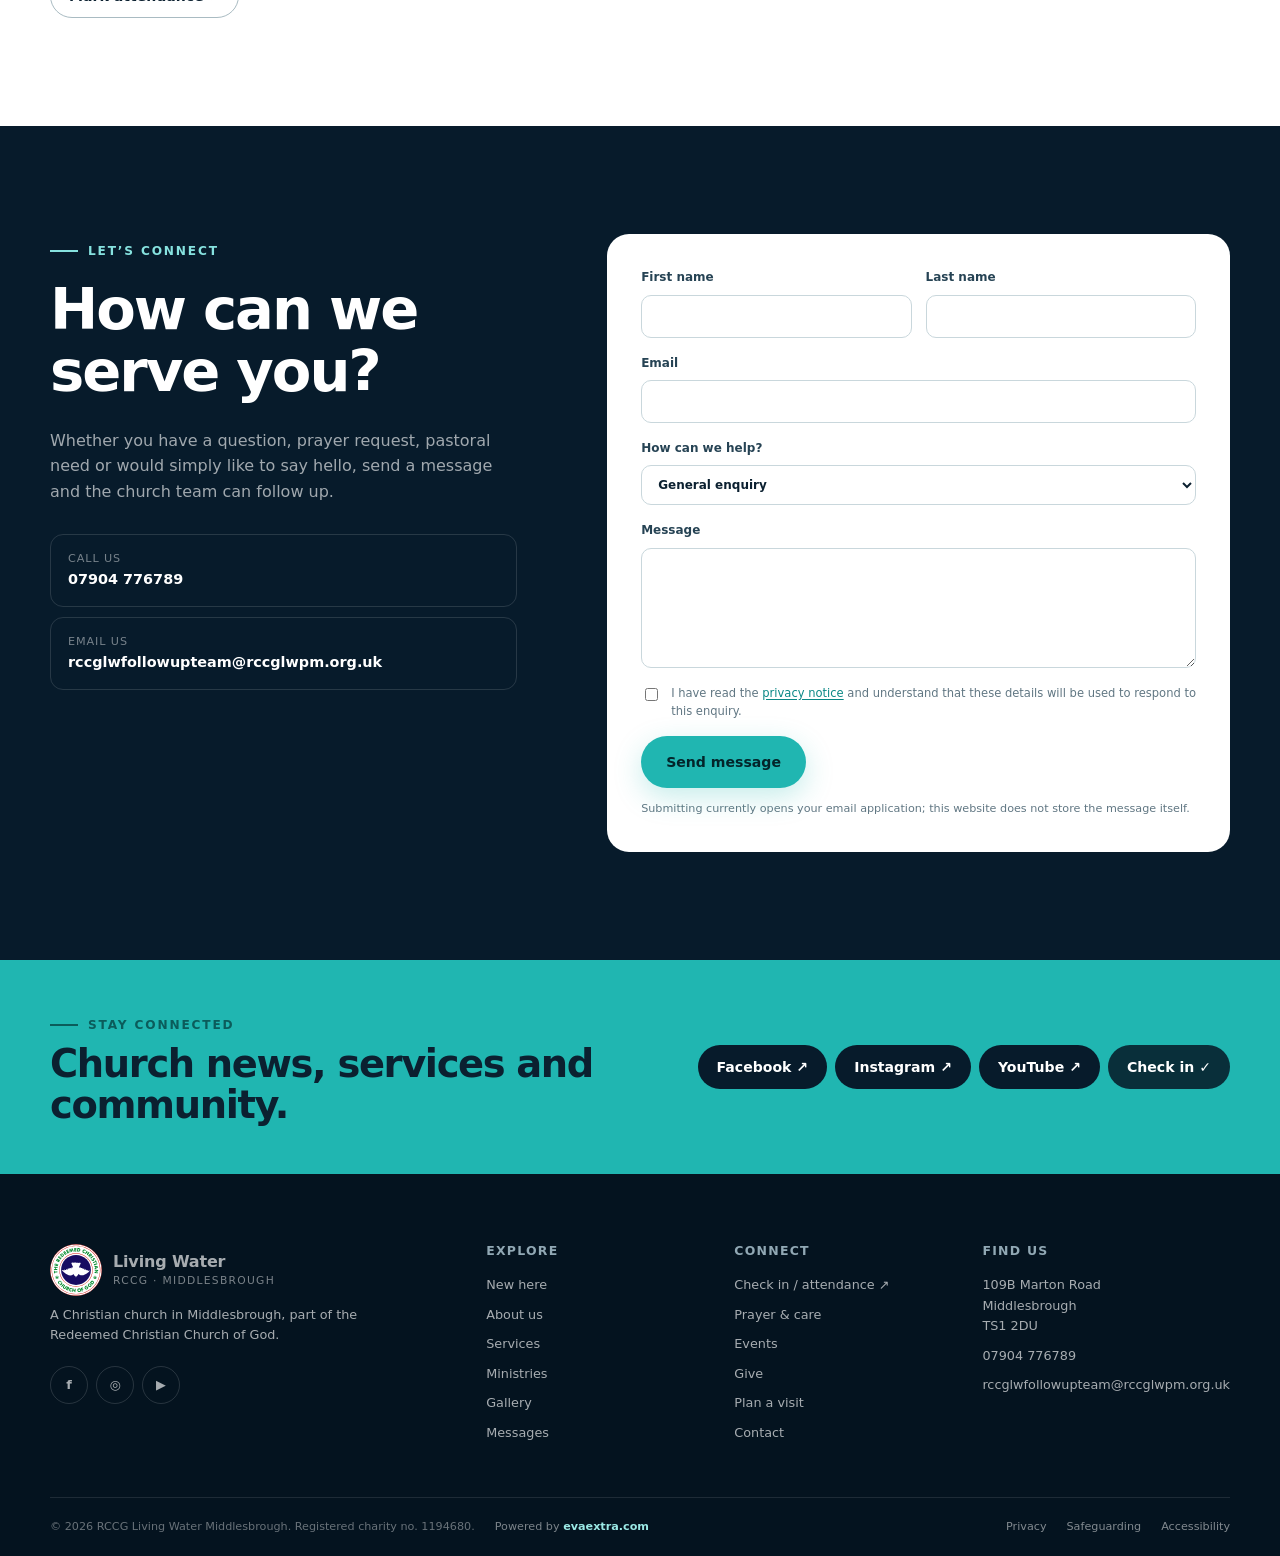
==== commit 983342b6: "Update index.html" ====
--- a/index.html
+++ b/index.html
@@ -230,7 +230,7 @@
           <p>Worship. Learn. Pray. Grow. You are welcome at every gathering.</p>
         </div>
         <div class="schedule-grid" data-schedule-grid></div>
-        <p class="verification-note">Service times are based on the church’s current public social information as at August 2026. Special events may alter the weekly schedule.</p>
+        <p class="verification-note">Our service times are carefully considered to be as accomondative as possible. Special events may alter the weekly schedule, so check our social media announcements.</p>
       </div>
     </section>
 
@@ -259,7 +259,7 @@
         <div class="community-copy" data-reveal>
           <p class="eyebrow light">For Middlesbrough</p>
           <h2>Faith that reaches beyond the building.</h2>
-          <p>Living Water’s public ministry information includes practical community care, food support and evangelism. This area is designed to help the church turn those activities into clear, welcoming pathways for local people.</p>
+          <p>Living Water’s ministry information includes practical community care, food support and evangelism. This area is designed to help the church turn those activities into clear, welcoming pathways for local people.</p>
           <div class="community-links">
             <a href="#contact"><span>Food & practical support</span><small>Ask about current community support</small><b>→</b></a>
             <a href="#contact"><span>Prayer & pastoral care</span><small>Request prayer or pastoral contact</small><b>→</b></a>
@@ -281,7 +281,7 @@
         <div class="pastor-copy" data-reveal>
           <p class="eyebrow">Leadership</p>
           <h2>Welcome from our resident pastor.</h2>
-          <p class="section-lead">Pastor Dr Ken Duru is publicly identified by Living Water Middlesbrough as the resident pastor.</p>
+          <p class="section-lead">Pastor Dr Ken Duru is the resident pastor Living Water Middlesbrough.</p>
           <p class="pastor-note">Living Water welcomes newcomers, families, students and residents of Middlesbrough to worship, learn, pray and grow together in a Christ-centred church community.</p>
           <span class="pastor-signature">Pastor Dr Ken Duru</span>
           <small>Resident Pastor · RCCG Living Water Middlesbrough</small>
